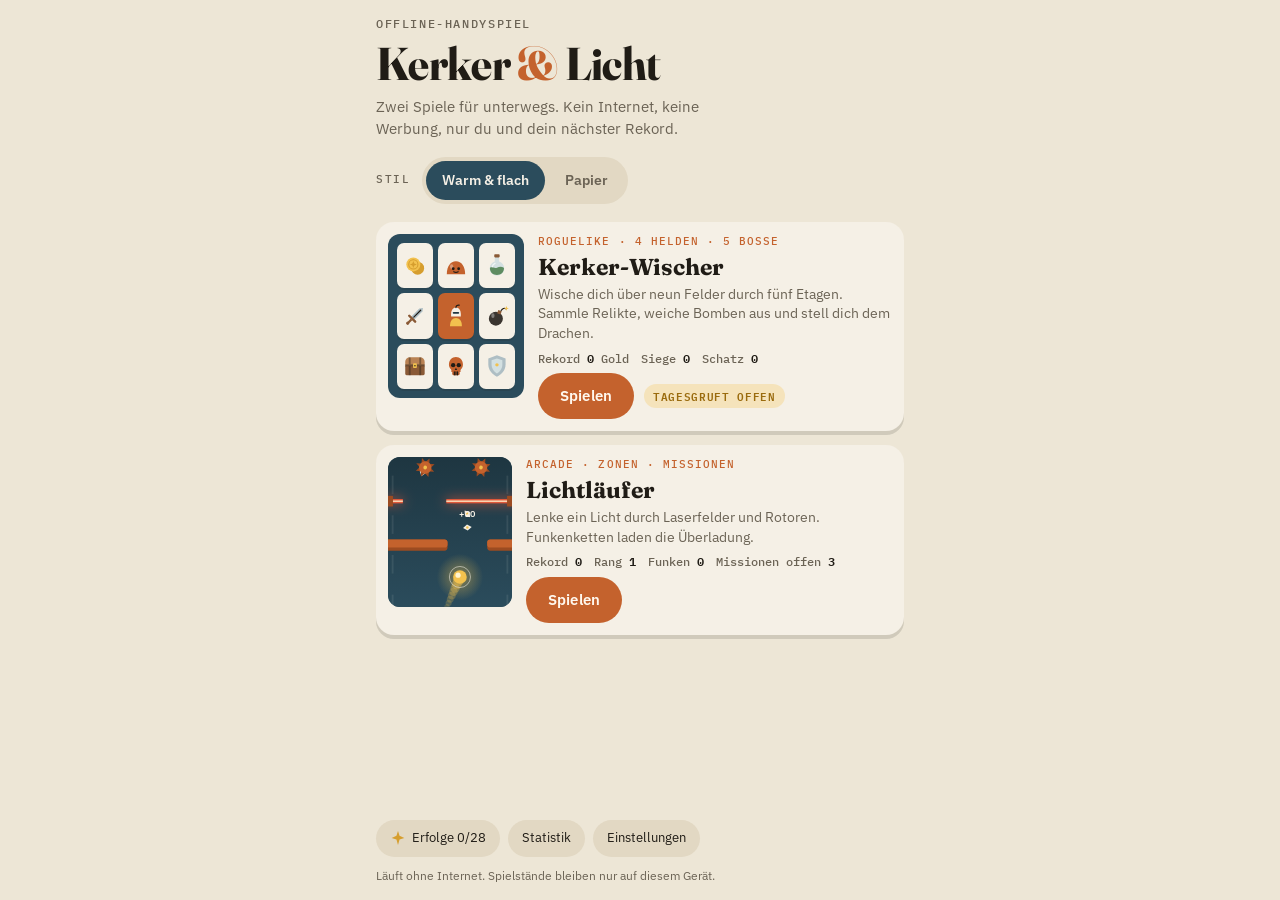
==== spiel/index.html @ ff19f19a "Kerker & Licht: beide Spiele voll ausgebaut Aus den Entwürfen wird ein vollständiges Offline-Spiel u" ====
<!DOCTYPE html>
<html lang="de">
<head>
<meta charset="UTF-8">
<meta name="viewport" content="width=device-width, initial-scale=1.0, viewport-fit=cover, user-scalable=no">
<title>Kerker &amp; Licht</title>
<meta name="description" content="Zwei Offline-Handyspiele: Kerker-Wischer, ein Roguelike auf neun Feldern, und Lichtläufer, ein Arcade-Spiel für einen Finger.">
<meta name="theme-color" content="#EDE6D6">
<meta name="apple-mobile-web-app-capable" content="yes">
<meta name="mobile-web-app-capable" content="yes">
<meta name="apple-mobile-web-app-status-bar-style" content="default">
<meta name="apple-mobile-web-app-title" content="Kerker &amp; Licht">
<link rel="manifest" href="manifest.webmanifest">
<link rel="icon" type="image/png" href="icons/icon-192.png">
<link rel="apple-touch-icon" href="icons/icon-192.png">
<style>@font-face{font-family:'Fraunces';font-style:normal;font-weight:600 700;font-display:swap;src:url([data-uri]) format('woff2');}
@font-face{font-family:'IBM Plex Sans';font-style:normal;font-weight:400;font-display:swap;src:url([data-uri]) format('woff2');}
@font-face{font-family:'IBM Plex Sans';font-style:normal;font-weight:600;font-display:swap;src:url([data-uri]) format('woff2');}
@font-face{font-family:'IBM Plex Mono';font-style:normal;font-weight:500;font-display:swap;src:url([data-uri]) format('woff2');}
@font-face{font-family:'IBM Plex Mono';font-style:normal;font-weight:600;font-display:swap;src:url([data-uri]) format('woff2');}
@font-face{font-family:'Caveat';font-style:normal;font-weight:600 700;font-display:swap;src:url([data-uri]) format('woff2');}
@font-face{font-family:'Patrick Hand';font-style:normal;font-weight:400;font-display:swap;src:url([data-uri]) format('woff2');}</style>
<style>/* =====================================================================
   STIL: WARM & FLACH (Standard) – Farben aus der Brücke-App
   ===================================================================== */
:root{
  --bg:#EDE6D6; --surface:#F5F0E6; --surface-2:#E2D8C3; --stone:#CFC5B0;
  --ink:#201C16; --ink-soft:#6B6355;
  --line:rgba(32,28,22,.12); --line-strong:rgba(32,28,22,.3); --shadow:rgba(32,28,22,.14);
  --a:#2B4C5C; --a-deep:#1E3641; --b:#C4622D; --b-deep:#9C4B21; --on-a:#F5F0E6;
  --gold:#F2C14E; --gold-deep:#D69E2E; --gold-ink:#9A6B0E; --good:#5E8C61; --poison:#7A9A3A;
  --steel:#AEBEC4; --steel-deep:#7F939B; --wood:#8A5A36; --wood-lt:#B98253; --glass:#D3E0E1;
  --bone:#EFE6CF; --skin:#E8C7A0; --ghost:#CFDCE0; --bomb:#3A3530; --fire:#E0583A;
  --run-bg:#1E3641; --run-ink:#F5F0E6; --run-btn:rgba(245,240,230,.14); --run-accent:#F2C14E;
  --f-display:'Fraunces', Georgia, 'Times New Roman', serif;
  --f-body:'IBM Plex Sans', system-ui, -apple-system, 'Segoe UI', Roboto, sans-serif;
  --f-num:'IBM Plex Mono', ui-monospace, 'SF Mono', Menlo, Consolas, monospace;
  --f-hand:'Caveat', 'Segoe Print', 'Comic Sans MS', cursive;
  --r:14px;
  color-scheme:light;
}
/* =====================================================================
   STIL: PAPIER / HANDGEZEICHNET
   ===================================================================== */
:root[data-style="papier"]{
  --bg:#FBF8F0; --surface:#FFFEF8; --surface-2:#F0EBDD; --stone:#DCD5C4;
  --ink:#2B2B30; --ink-soft:#6C6B73;
  --line:#D5E1EE; --line-strong:#2B2B30; --shadow:transparent;
  --a:#2F5DA8; --a-deep:#23467F; --b:#D2413A; --b-deep:#A5302A; --on-a:#FFFEF8;
  --gold:#F4D93A; --gold-deep:#E8C21C; --gold-ink:#8C7000; --good:#2F8A55; --poison:#5E8A1E;
  --steel:#8FA8CC; --steel-deep:#6A84AA; --wood:#9A6A43; --wood-lt:#C49A6C; --glass:#BCD2EC;
  --bone:#E9E2CF; --skin:#EBC9A2; --ghost:#BCD2EC; --bomb:#2B2B30; --fire:#E0583A;
  --run-bg:#FBF8F0; --run-ink:#2B2B30; --run-btn:rgba(43,43,48,.06); --run-accent:#D2413A;
  --f-display:'Caveat', 'Segoe Print', 'Comic Sans MS', 'Chalkboard SE', cursive;
  --f-body:'Patrick Hand', 'Segoe Print', 'Comic Sans MS', 'Chalkboard SE', cursive;
  --f-num:'Patrick Hand', 'Segoe Print', 'Comic Sans MS', 'Chalkboard SE', cursive;
  --r:6px;
}

[hidden]{ display:none !important; }
*{ box-sizing:border-box; -webkit-tap-highlight-color:transparent; }
html, body{ height:100%; margin:0; }
body{
  background-color:var(--bg); color:var(--ink);
  font-family:var(--f-body); font-size:15px; line-height:1.45;
  overflow:hidden; overscroll-behavior:none;
  -webkit-user-select:none; user-select:none; -webkit-touch-callout:none;
  -webkit-font-smoothing:antialiased; -webkit-text-size-adjust:100%;
}
:root[data-style="papier"] body{
  font-size:18px; line-height:1.3;
  background-image:linear-gradient(var(--line) 1px, transparent 1px), linear-gradient(90deg, var(--line) 1px, transparent 1px);
  background-size:24px 24px; background-position:-1px -1px;
}
button{ font:inherit; color:inherit; cursor:pointer; }
:focus-visible{ outline:2.5px solid var(--a); outline-offset:3px; }

.app{ position:relative; height:100%; max-width:560px; margin:0 auto; display:flex; flex-direction:column; overflow:hidden; }
.screen{
  position:relative; flex:1; min-height:0; display:flex; flex-direction:column; gap:14px;
  padding:max(16px, env(safe-area-inset-top, 0px)) 16px max(16px, env(safe-area-inset-bottom, 0px));
}
.scroll{ flex:1; min-height:0; overflow-y:auto; display:flex; flex-direction:column; gap:12px; margin:0 -16px; padding:2px 16px 8px; }

/* =====================================================================
   ICONS
   ===================================================================== */
.ic{ display:block; overflow:visible; }
.ic .f1{ fill:var(--ic1); }
.ic .f2{ fill:var(--ic2); }
.ic .dk{ fill:var(--ink); }
.ic .gl{ fill:var(--gold); }
.ic .ck{ fill:var(--wood); }
.ic .bn{ fill:var(--bone); }
.ic .sk{ fill:var(--skin); }
.ic .gd{ fill:var(--good); }
.ic .fr{ fill:var(--fire); }
.ic .bd{ fill:var(--ink); fill-opacity:.4; }
.ic .hl{ fill:#fff; fill-opacity:.35; }
.ic .ln{ fill:none; stroke:var(--ink); stroke-width:2.2; stroke-linecap:round; stroke-linejoin:round; }
.ic .ln.hl{ stroke:#fff; stroke-opacity:.7; fill:none; }
.ic .ln.lt{ stroke-width:1.5; }
.ic .rg{ fill:none; stroke:var(--ic2); stroke-width:2; }
.ic.unknown{ filter:grayscale(1) brightness(.2); opacity:.25; }

/* =====================================================================
   STARTSEITE
   ===================================================================== */
.hub{ overflow-y:auto; gap:18px; }
.hub-head{ display:flex; flex-direction:column; gap:6px; }
.eyebrow{ margin:0; font-family:var(--f-num); font-size:11.5px; font-weight:500; letter-spacing:.14em; text-transform:uppercase; color:var(--ink-soft); }
.hub h1{
  margin:2px 0 4px; font-family:var(--f-display); font-weight:700; font-size:46px; line-height:.98;
  letter-spacing:-.015em; font-variation-settings:'opsz' 144; text-wrap:balance;
}
.hub h1 .amp{ color:var(--b); }
.lede{ margin:0; max-width:36ch; color:var(--ink-soft); }

.style-row{ display:flex; align-items:center; gap:12px; flex-wrap:wrap; }
.style-row .lbl{ font-family:var(--f-num); font-size:11px; letter-spacing:.14em; text-transform:uppercase; color:var(--ink-soft); }
.seg{ display:flex; gap:4px; padding:4px; background:var(--surface-2); border-radius:999px; }
.seg button{ position:relative; border:0; background:transparent; padding:9px 16px; border-radius:999px; font-weight:600; font-size:14px; color:var(--ink-soft); }
.seg button[aria-checked="true"]{ background:var(--a); color:var(--on-a); }

.games{ display:flex; flex-direction:column; gap:14px; }
.game-card{
  position:relative; display:grid; grid-template-columns:124px minmax(0,1fr); gap:14px;
  padding:12px; background:var(--surface); border-radius:18px; box-shadow:0 4px 0 var(--shadow);
}
.game-card.feature{ grid-template-columns:136px minmax(0,1fr); }
.gc-art{ position:relative; align-self:start; aspect-ratio:124/150; border-radius:12px; overflow:hidden; background:var(--a); }
.gc-art canvas{ position:absolute; inset:0; width:100%; height:100%; display:block; }
.gc-body{ display:flex; flex-direction:column; gap:6px; min-width:0; }
.gc-tag{ margin:0; font-family:var(--f-num); font-size:10.5px; letter-spacing:.1em; text-transform:uppercase; color:var(--b); }
.gc-body h2{ margin:0; font-family:var(--f-display); font-weight:700; font-size:23px; line-height:1.05; }
.gc-body p.desc{ margin:0; font-size:13.5px; color:var(--ink-soft); }
.gc-stats{ display:flex; gap:4px 12px; flex-wrap:wrap; margin:0; font-family:var(--f-num); font-size:12px; color:var(--ink-soft); font-variant-numeric:tabular-nums; }
.gc-stats b{ color:var(--ink); font-weight:600; }
.gc-actions{ margin-top:auto; display:flex; align-items:center; gap:10px; flex-wrap:wrap; }
.daily-chip{ font-family:var(--f-num); font-size:11px; font-weight:600; letter-spacing:.06em; text-transform:uppercase; color:var(--gold-ink); background:rgba(242,193,78,.28); padding:4px 9px; border-radius:999px; }

.mini-board{ position:absolute; inset:9px; display:grid; grid-template-columns:repeat(3,1fr); grid-template-rows:repeat(3,1fr); gap:5px; }
.mcard{ position:relative; min-height:0; }
.mcard .ic{ width:72%; height:auto; }

.hub-foot{ display:flex; flex-direction:column; gap:10px; margin-top:auto; }
.chips{ display:flex; gap:8px; flex-wrap:wrap; }
.chip{ position:relative; border:0; background:var(--surface-2); border-radius:999px; padding:9px 14px; font-size:13px; font-weight:500; display:inline-flex; gap:6px; align-items:center; }
.chip .ic{ width:16px; height:16px; --ic1:var(--gold-deep); }
.chip.accent{ background:var(--a); color:var(--on-a); }
.fineprint{ margin:0; font-size:12px; color:var(--ink-soft); }

/* =====================================================================
   BUTTONS & ALLGEMEINE BAUTEILE
   ===================================================================== */
.btn{
  position:relative; display:inline-flex; align-items:center; justify-content:center; gap:8px;
  min-height:46px; padding:0 22px; border:0; border-radius:999px;
  background:var(--b); color:#FFF8EE; font-weight:600; font-size:15px; letter-spacing:.01em;
  transition:translate .08s, background-color .15s;
}
.btn:active{ translate:0 2px; }
.btn.sec{ background:transparent; color:var(--ink); box-shadow:inset 0 0 0 1.5px var(--line-strong); }
.btn.ghost{ background:transparent; color:var(--ink-soft); min-height:40px; }
.btn.small{ min-height:38px; padding:0 14px; font-size:14px; }
.btn.big{ min-height:56px; font-size:18px; }
.btn.gold{ background:var(--gold); color:var(--ink); }
.btn:disabled{ opacity:.4; cursor:default; }
.btn:disabled:active{ translate:none; }
.btn .ic{ width:18px; height:18px; }
.icon-btn{
  position:relative; width:40px; height:40px; flex:none; border-radius:50%; border:0;
  background:var(--surface-2); color:var(--ink); display:grid; place-items:center; padding:0;
}
.icon-btn svg{ width:20px; height:20px; }

.topbar{ display:flex; align-items:center; gap:12px; }
.tb-title{ flex:1; min-width:0; font-family:var(--f-display); font-weight:700; font-size:20px; line-height:1.1; white-space:nowrap; overflow:hidden; text-overflow:ellipsis; }
.tb-title small{ display:block; margin-top:2px; font-family:var(--f-num); font-weight:500; font-size:11px; letter-spacing:.1em; text-transform:uppercase; color:var(--ink-soft); white-space:nowrap; overflow:hidden; text-overflow:ellipsis; }
.tb-mode{ flex:none; font-family:var(--f-num); font-size:10.5px; font-weight:600; letter-spacing:.1em; text-transform:uppercase; padding:5px 9px; border-radius:999px; background:var(--surface-2); color:var(--ink-soft); }
.tb-mode.daily{ background:rgba(242,193,78,.35); color:var(--gold-ink); }

h3.sec{ margin:6px 0 0; font-family:var(--f-num); font-size:11px; font-weight:500; letter-spacing:.14em; text-transform:uppercase; color:var(--ink-soft); }
.tools{ display:flex; gap:8px; flex-wrap:wrap; }
.tools .btn{ flex:1 1 0; }

.stats{ display:grid; grid-template-columns:repeat(3, minmax(0,1fr)); gap:8px; }
.stat{ position:relative; background:var(--bg); border-radius:12px; padding:9px 10px; display:flex; flex-direction:column; gap:2px; min-width:0; }
.stat span{ font-family:var(--f-num); font-size:10px; letter-spacing:.12em; text-transform:uppercase; color:var(--ink-soft); white-space:nowrap; overflow:hidden; text-overflow:ellipsis; }
.stat b{ font-family:var(--f-num); font-size:20px; font-weight:600; font-variant-numeric:tabular-nums; }
.lmenu .stat, .kmenu .stat{ background:var(--surface); }

/* =====================================================================
   KERKER-MENÜ
   ===================================================================== */
.resume{
  position:relative; display:flex; flex-direction:column; align-items:flex-start; gap:2px; text-align:left;
  border:0; border-radius:16px; padding:14px 16px; background:var(--gold); color:var(--ink);
}
.resume b{ font-family:var(--f-display); font-size:20px; line-height:1.1; }
.resume span{ font-size:13.5px; color:rgba(32,28,22,.72); }
.heroes{ display:grid; grid-template-columns:repeat(4, minmax(0,1fr)); gap:8px; }
.hero-tile{
  position:relative; display:flex; flex-direction:column; align-items:center; gap:4px;
  border:0; border-radius:14px; padding:10px 4px 8px; background:var(--surface); box-shadow:0 3px 0 var(--shadow);
  --ic1:var(--gold); --ic2:var(--on-a);
}
.hero-tile .portrait{ width:100%; aspect-ratio:1; max-width:62px; border-radius:12px; background:var(--a); display:grid; place-items:center; }
.hero-tile .portrait .ic{ width:78%; }
.hero-tile .portrait .ic .dk{ fill:var(--a-deep); }
.hero-tile b{ font-size:13px; font-weight:600; line-height:1.1; }
.hero-tile small{ font-family:var(--f-num); font-size:10.5px; color:var(--ink-soft); }
.hero-tile[aria-checked="true"]{ box-shadow:0 0 0 2.5px var(--b), 0 3px 0 var(--shadow); }
.hero-tile.locked .portrait{ background:var(--surface-2); }
.hero-tile.locked .portrait .ic{ filter:grayscale(1) brightness(.35); opacity:.35; }
.hero-tile .lock{ position:absolute; top:8px; right:8px; width:18px; height:18px; --ic1:var(--ink-soft); }
.hero-info{ display:flex; flex-direction:column; gap:6px; padding:12px 14px; border-radius:14px; background:var(--surface); position:relative; }
.hero-info p{ margin:0; font-size:13.5px; color:var(--ink-soft); }
.hero-info p b{ color:var(--ink); font-weight:600; }
.hero-info .lockline{ color:var(--b); font-weight:600; }
.modes{ display:flex; flex-direction:column; gap:8px; }
.mode{ position:relative; display:grid; gap:2px; text-align:left; border:0; border-radius:16px; padding:13px 16px; background:var(--a); color:var(--on-a); }
.mode b{ font-family:var(--f-display); font-size:21px; line-height:1.1; }
.mode span{ font-size:13.5px; opacity:.85; }
.mode.alt{ background:var(--b); }
.mode.daily{ background:var(--surface); color:var(--ink); box-shadow:inset 0 0 0 2px var(--gold-deep); }
.mode.daily span{ opacity:1; color:var(--ink-soft); }
.mode .new-dot{ position:absolute; top:12px; right:14px; font-family:var(--f-num); font-size:10px; font-weight:600; letter-spacing:.08em; text-transform:uppercase; background:var(--gold); color:var(--ink); padding:3px 8px; border-radius:999px; }

/* =====================================================================
   KERKER-SPIEL
   ===================================================================== */
.kerker{ overflow:hidden; gap:10px; }
.kerker::before{
  content:''; position:absolute; inset:0; pointer-events:none; z-index:9; opacity:0;
  background:radial-gradient(ellipse at center, transparent 55%, rgba(196,50,30,.42) 100%);
  transition:opacity .4s;
}
.kerker.danger::before{ opacity:1; animation:pulse-red 1.1s ease-in-out infinite; }
@keyframes pulse-red{ 50%{ opacity:.45; } }

.hud{ display:grid; grid-template-columns:1.6fr 1fr 1fr 1fr; gap:8px; }
.hud-box{ position:relative; background:var(--surface); border-radius:12px; padding:7px 9px 8px; display:flex; flex-direction:column; gap:3px; min-width:0; transition:background-color .3s; }
.hud .lbl{ font-family:var(--f-num); font-size:10px; letter-spacing:.12em; text-transform:uppercase; color:var(--ink-soft); white-space:nowrap; }
.hud .val{ display:flex; align-items:center; gap:5px; font-family:var(--f-num); font-weight:600; font-size:17px; line-height:1.1; font-variant-numeric:tabular-nums; white-space:nowrap; }
.hud .val > span{ display:inline-flex; }
.hud .ic{ width:17px; height:17px; flex:none; }
.hi-heart{ --ic1:var(--b); }
.hi-sword{ --ic1:var(--wood); --ic2:var(--steel); }
.hi-coin{ --ic1:var(--gold); --ic2:var(--gold-deep); }
.hi-shield{ --ic1:var(--steel); --ic2:var(--glass); }
.hi-drop{ --ic1:var(--poison); }
.bar{ display:block; height:5px; border-radius:3px; background:var(--surface-2); overflow:hidden; }
.bar i{ display:block; height:100%; width:100%; background:var(--good); border-radius:inherit; transition:width .25s; }
.hud-box.low .bar i{ background:var(--b); }
.hud-box.low .val b{ color:var(--b); }
.hud-box.pulse{ animation:hudpulse .45s; }
@keyframes hudpulse{ 40%{ background:rgba(242,193,78,.45); } }
.hud-tags{ position:absolute; top:6px; right:7px; display:flex; gap:4px; }
.hud-tags > span{ display:inline-flex; align-items:center; gap:2px; font-family:var(--f-num); font-size:11px; font-weight:600; padding:1px 5px 1px 3px; border-radius:999px; }
.hud-tags .ic{ width:12px; height:12px; }
.tag-armor{ background:rgba(127,147,155,.2); color:var(--steel-deep); --ic1:var(--steel-deep); --ic2:var(--glass); }
.tag-poison{ background:rgba(122,154,58,.2); color:var(--poison); --ic1:var(--poison); }

.board-wrap{ flex:1; min-height:0; display:grid; place-items:center; container-type:size; position:relative; }
.board-wrap.quake1{ animation:quake1 .3s; }
.board-wrap.quake2{ animation:quake2 .45s; }
@keyframes quake1{ 20%{ transform:translate(-4px,2px); } 40%{ transform:translate(4px,-2px); } 60%{ transform:translate(-3px,1px); } 80%{ transform:translate(2px,-1px); } }
@keyframes quake2{ 10%{ transform:translate(-8px,4px) rotate(-.6deg); } 25%{ transform:translate(7px,-5px) rotate(.5deg); } 40%{ transform:translate(-6px,3px); } 55%{ transform:translate(5px,-2px); } 70%{ transform:translate(-3px,2px); } 85%{ transform:translate(2px,-1px); } }
.board{
  --gap:10px; position:relative; touch-action:none;
  width:min(100%, 440px); width:min(100cqw, calc(100cqh / 1.2), 440px); aspect-ratio:1 / 1.2;
}
.card, .fx{
  position:absolute; left:0; top:0;
  width:calc((100% - 2 * var(--gap)) / 3); height:calc((100% - 2 * var(--gap)) / 3);
  translate:calc(var(--c) * (100% + var(--gap))) calc(var(--r) * (100% + var(--gap)));
}
.card{ cursor:pointer; transition:translate .24s cubic-bezier(.2,.8,.25,1), opacity .2s, scale .22s; }
.card.gone{ opacity:0; scale:.55; pointer-events:none; }
.card.far .ci{ opacity:.8; }
.card.t-hero{ z-index:2; cursor:default; }
.card.teleport{ transition:translate 0s; }

.card, .mcard, .codex-tile, .offer, .shop-item{ --card-bg:var(--surface); --val:var(--ink); --ic1:var(--b); --ic2:var(--b-deep); --cn:var(--ink-soft); }
.t-hero{ --card-bg:var(--a); --val:var(--on-a); --ic1:var(--gold); --ic2:var(--on-a); --cn:rgba(245,240,230,.75); }
.t-hero .ic .dk{ fill:var(--a-deep); }
.t-boss .cn{ text-transform:none; letter-spacing:0; font-size:12px; }
.codex-tile:not(.t-boss):not(.t-hero):not(.t-shrine):not(.t-merchant){ --card-bg:var(--bg); }
.t-boss{ --card-bg:var(--b); --val:var(--gold); --ic1:var(--a-deep); --ic2:var(--gold); --cn:rgba(255,248,238,.9); }
.t-monster{ --val:var(--b); --ic1:var(--b); --ic2:var(--b-deep); }
.k-spider{ --ic1:var(--a-deep); --ic2:var(--b); }
.k-ghost{ --ic1:var(--ghost); --ic2:var(--steel); --val:var(--steel-deep); }
.k-mimic{ --ic1:var(--wood); --ic2:var(--wood-lt); }
.k-ogre{ --ic1:var(--b-deep); --ic2:var(--b); }
.t-weapon{ --val:var(--a); --ic1:var(--wood); --ic2:var(--steel); }
.t-armor{ --val:var(--steel-deep); --ic1:var(--steel); --ic2:var(--glass); }
.t-potion{ --val:var(--good); --ic1:var(--good); --ic2:var(--glass); }
.t-gold{ --val:var(--gold-ink); --ic1:var(--gold); --ic2:var(--gold-deep); }
.t-chest{ --val:var(--wood); --ic1:var(--wood); --ic2:var(--wood-lt); }
.t-bomb{ --val:var(--b); --ic1:var(--bomb); --ic2:var(--wood); }
.t-trap{ --val:var(--b); --ic1:var(--steel); --ic2:var(--wood); }
.t-shrine{ --val:var(--gold-ink); --ic1:var(--b); --ic2:var(--stone); --card-bg:#EFE3C4; }
.t-merchant{ --val:var(--gold-ink); --ic1:var(--wood-lt); --ic2:var(--wood); --card-bg:#EFE3C4; }
.mini-board .t-hero{ --card-bg:var(--b); }

.ci{ background:var(--card-bg); border-radius:var(--r); box-shadow:0 4px 0 var(--shadow); }
.card .ci{ position:absolute; inset:0; display:grid; grid-template-rows:auto minmax(0,1fr) auto; padding:7px 8px; overflow:hidden; transition:box-shadow .2s, opacity .2s; }
.mcard .ci{ position:relative; height:100%; display:grid; place-items:center; border-radius:7px; box-shadow:0 2px 0 var(--shadow); }
.ci .top{ display:flex; justify-content:space-between; align-items:flex-start; gap:4px; min-height:1em; }
.cv{ font-family:var(--f-num); font-weight:600; font-size:clamp(17px, 5.4vw, 24px); line-height:1; color:var(--val); font-variant-numeric:tabular-nums; }
.cv small{ font-size:.55em; opacity:.7; }
.card .ic{ justify-self:center; align-self:center; width:auto; height:100%; max-width:74%; min-height:0; }
.cn{ text-align:center; font-size:10.5px; font-weight:600; letter-spacing:.07em; text-transform:uppercase; color:var(--cn); white-space:nowrap; overflow:hidden; text-overflow:ellipsis; }
.cn .ic{ display:inline-block; width:12px; height:12px; vertical-align:-1px; }
.badge{ display:inline-flex; align-items:center; gap:2px; padding:2px 7px 2px 3px; border-radius:999px; background:rgba(245,240,230,.16); color:var(--val); font-family:var(--f-num); font-weight:600; font-size:13px; line-height:1.2; white-space:nowrap; }
.badge .ic{ width:15px; height:15px; --ic1:var(--wood-lt); --ic2:var(--steel); }
.badge.b-armor .ic{ --ic1:var(--steel); --ic2:var(--glass); }
.badge.b-cd{ background:rgba(32,28,22,.22); color:#FFF8EE; }
.badge.b-cd.hot{ background:var(--gold); color:var(--ink); animation:blink .6s steps(2) infinite; }
.badge.b-elite{ background:var(--gold); color:var(--ink); padding:2px 6px; }
.badge.b-poison{ background:rgba(122,154,58,.22); color:var(--poison); padding:2px 6px; }
.badge.b-fade{ background:var(--surface-2); color:var(--steel-deep); padding:2px 6px; }
.badge.b-rage{ background:var(--b); color:#FFF8EE; padding:2px 6px; }
@keyframes blink{ 50%{ opacity:.55; } }
.hero-foot{ display:flex; justify-content:center; gap:4px; min-height:1.1em; }
.hero-foot .badge{ font-size:12px; }

.card.elite .ci{ box-shadow:inset 0 0 0 2.5px var(--gold), 0 4px 0 var(--shadow); }
.card.tgt .ci{ box-shadow:inset 0 0 0 3px var(--gold), 0 4px 0 var(--shadow); animation:tgtpulse 1s ease-in-out infinite; }
@keyframes tgtpulse{ 50%{ transform:scale(.96); } }
.card.hot .ci{ box-shadow:inset 0 0 0 3px var(--fire), 0 4px 0 var(--shadow); }
.card.hot .ci::after{ content:''; position:absolute; inset:0; background:repeating-linear-gradient(-45deg, rgba(224,88,58,.13) 0 6px, transparent 6px 12px); pointer-events:none; }
.card.burn .ci{ animation:burn .6s; }
@keyframes burn{ 30%{ background:#F6B26B; transform:scale(1.04); } }
.card.mimic-tell .ci .ic{ animation:wiggle 3.2s ease-in-out infinite; }
@keyframes wiggle{ 0%, 88%, 100%{ transform:rotate(0); } 91%{ transform:rotate(-7deg); } 94%{ transform:rotate(6deg); } 97%{ transform:rotate(-3deg); } }
.board.targeting .card:not(.tgt):not(.t-hero) .ci{ opacity:.45; }

.card.spawn .ci{ animation:pop .32s cubic-bezier(.2,.9,.3,1.3) backwards; }
@keyframes pop{ from{ transform:scale(.4); opacity:0; } }
.ci.shake{ animation:shake .32s; }
@keyframes shake{ 20%{ transform:translateX(-7px) rotate(-2deg); } 40%{ transform:translateX(6px) rotate(1.5deg); } 60%{ transform:translateX(-4px); } 80%{ transform:translateX(2px); } }
.ci.flash{ animation:flash .35s; }
@keyframes flash{ 35%{ transform:scale(.9); filter:brightness(1.25); } }
.ci.heal{ animation:healglow .5s; }
@keyframes healglow{ 40%{ box-shadow:inset 0 0 0 4px var(--good), 0 4px 0 var(--shadow); } }

.fx{ display:grid; place-items:center; pointer-events:none; z-index:5; }
.fx span{ font-family:var(--f-num); font-weight:700; font-size:22px; color:var(--fx); white-space:nowrap; text-shadow:0 2px 0 var(--surface), 0 0 6px var(--surface); animation:rise .95s ease-out forwards; }
.fx.bad{ --fx:var(--b); } .fx.good{ --fx:var(--good); } .fx.gold{ --fx:var(--gold-ink); } .fx.muted{ --fx:var(--ink-soft); }
.fx.armor{ --fx:var(--steel-deep); } .fx.poison{ --fx:var(--poison); }
.fx.crit span{ --fx:var(--gold-ink); font-family:var(--f-display); font-size:21px; animation:critpop 1s ease-out forwards; }
.fx.big span{ font-size:26px; }
.fx.muted span{ font-size:14px; }
@keyframes rise{ 0%{ transform:translateY(10px) scale(.8); opacity:0; } 15%{ transform:translateY(0) scale(1.1); opacity:1; } 100%{ transform:translateY(-40px); opacity:0; } }
@keyframes critpop{ 0%{ transform:scale(.3) rotate(-8deg); opacity:0; } 20%{ transform:scale(1.35) rotate(3deg); opacity:1; } 45%{ transform:scale(1) rotate(0); } 100%{ transform:translateY(-34px); opacity:0; } }

.kbar{ display:flex; gap:8px; align-items:stretch; }
.ability{
  position:relative; flex:1.25 1 0; min-width:0; display:flex; align-items:center; gap:10px; text-align:left;
  border:0; border-radius:14px; padding:7px 12px 7px 7px; background:var(--surface); box-shadow:0 3px 0 var(--shadow);
}
.ab-ring{
  --p:0; flex:none; width:42px; height:42px; border-radius:50%; display:grid; place-items:center;
  background:conic-gradient(var(--gold-deep) calc(var(--p) * 1turn), var(--surface-2) 0);
}
.ab-ring > span{ width:34px; height:34px; border-radius:50%; background:var(--a); display:grid; place-items:center; --ic1:var(--gold); --ic2:var(--on-a); }
.ab-ring .ic{ width:26px; height:26px; }
.ab-ring .ic .dk{ fill:var(--a-deep); }
.ab-text{ display:flex; flex-direction:column; min-width:0; line-height:1.15; }
.ab-text b{ font-weight:600; font-size:14px; white-space:nowrap; overflow:hidden; text-overflow:ellipsis; }
.ab-text small{ font-family:var(--f-num); font-size:11px; color:var(--ink-soft); white-space:nowrap; }
.ability.ready{ background:var(--gold); animation:ready 1.4s ease-in-out infinite; }
.ability.ready .ab-text small{ color:var(--ink); }
.ability.active{ background:var(--a); color:var(--on-a); }
.ability.active .ab-text small{ color:rgba(245,240,230,.8); }
@keyframes ready{ 50%{ box-shadow:0 3px 0 var(--shadow), 0 0 0 4px rgba(242,193,78,.35); } }
.relic-strip{
  position:relative; flex:1 1 0; min-width:0; display:flex; align-items:center; gap:4px; flex-wrap:wrap; align-content:center;
  border:0; border-radius:14px; padding:6px 10px; background:var(--surface); box-shadow:0 3px 0 var(--shadow); text-align:left;
}
.relic-strip .ic{ width:22px; height:22px; }
.relic-strip .empty{ font-size:12px; color:var(--ink-soft); line-height:1.2; }
.relic-strip .streak{ margin-left:auto; font-family:var(--f-num); font-weight:600; font-size:12px; color:var(--b); white-space:nowrap; }

.log{ margin:0; min-height:2.9em; text-align:center; font-size:14px; color:var(--ink-soft); text-wrap:balance; line-height:1.4; }
.log b{ color:var(--ink); font-weight:600; }

.tipnote{
  position:absolute; left:16px; right:16px; bottom:calc(max(16px, env(safe-area-inset-bottom, 0px)) + 62px); z-index:8;
  display:flex; gap:10px; align-items:flex-start; text-align:left; border:0;
  padding:12px 14px; border-radius:14px; background:var(--ink); color:var(--bg);
  box-shadow:0 10px 24px rgba(0,0,0,.2); animation:up .3s cubic-bezier(.2,.8,.25,1);
}
.tipnote .ic{ width:34px; height:34px; flex:none; }
.tipnote b{ display:block; font-weight:600; }
.tipnote span{ font-size:13.5px; opacity:.85; }
.tipnote small{ display:block; margin-top:3px; font-family:var(--f-num); font-size:10px; letter-spacing:.1em; text-transform:uppercase; opacity:.55; }

.banner{
  position:absolute; inset:0; z-index:20; display:grid; place-items:center; pointer-events:none;
  background:rgba(24,20,14,.55);
  animation:fade .25s;
}
.banner.out{ animation:fadeout .35s forwards; }
@keyframes fadeout{ to{ opacity:0; } }
.banner .bn-card{
  width:min(88%, 380px); padding:24px 22px; border-radius:22px; background:var(--surface); text-align:center;
  display:flex; flex-direction:column; align-items:center; gap:6px;
  animation:slam .5s cubic-bezier(.2,.9,.3,1.25);
}
.banner.boss .bn-card{ background:var(--b); color:#FFF8EE; --ic1:var(--a-deep); --ic2:var(--gold); }
.banner.win .bn-card{ background:var(--gold); color:var(--ink); }
.banner .ic{ width:84px; height:84px; }
.banner .bn-eyebrow{ font-family:var(--f-num); font-size:11px; letter-spacing:.16em; text-transform:uppercase; opacity:.8; }
.banner .bn-title{ font-family:var(--f-display); font-weight:700; font-size:34px; line-height:1.02; text-wrap:balance; }
.banner .bn-sub{ font-size:14px; opacity:.88; max-width:30ch; text-wrap:balance; }
@keyframes slam{ 0%{ transform:scale(1.6); opacity:0; } 60%{ transform:scale(.96); opacity:1; } 100%{ transform:scale(1); } }

.fx-canvas{ position:absolute; inset:0; width:100%; height:100%; pointer-events:none; z-index:12; }

/* =====================================================================
   LICHT-MENÜ
   ===================================================================== */
.lm-stage{ position:relative; height:170px; flex:none; border-radius:18px; overflow:hidden; background:var(--run-bg); }
.lm-stage canvas{ position:absolute; inset:0; width:100%; height:100%; display:block; }
.missions{ display:flex; flex-direction:column; gap:8px; padding:12px; border-radius:16px; background:var(--surface); position:relative; }
.missions h4{ margin:0; display:flex; align-items:center; justify-content:space-between; gap:8px; font-family:var(--f-display); font-size:19px; font-weight:700; }
.rank-pips{ display:flex; gap:4px; }
.rank-pips i{ width:22px; height:6px; border-radius:3px; background:var(--surface-2); }
.rank-pips i.on{ background:var(--gold-deep); }
.mission{ display:grid; grid-template-columns:minmax(0,1fr) auto; gap:4px 10px; align-items:center; padding:9px 10px; border-radius:12px; background:var(--bg); position:relative; }
.mission p{ margin:0; font-size:13.5px; }
.mission .reward{ display:inline-flex; align-items:center; gap:3px; font-family:var(--f-num); font-weight:600; font-size:12.5px; color:var(--gold-ink); --ic1:var(--gold-deep); }
.mission .reward .ic{ width:14px; height:14px; }
.mission .mbar{ grid-column:1 / -1; height:5px; border-radius:3px; background:var(--surface-2); overflow:hidden; }
.mission .mbar i{ display:block; height:100%; background:var(--a); border-radius:inherit; }
.mission.done{ background:rgba(94,140,97,.16); }
.mission.done .mbar i{ background:var(--good); }
.mission .mprog{ font-family:var(--f-num); font-size:11px; color:var(--ink-soft); }

/* =====================================================================
   LICHTLÄUFER-SPIEL
   ===================================================================== */
.licht{ padding:0; background:var(--run-bg); }
#lichtCanvas{ position:absolute; inset:0; width:100%; height:100%; display:block; touch-action:none; }
.r-hud{ position:absolute; left:0; right:0; top:0; display:flex; align-items:flex-start; gap:10px; padding:max(14px, env(safe-area-inset-top, 0px)) 16px 0; pointer-events:none; color:var(--run-ink); }
.r-hud .icon-btn{ pointer-events:auto; background:var(--run-btn); color:var(--run-ink); }
.r-score{ flex:1; display:flex; flex-direction:column; align-items:center; gap:4px; line-height:1; min-width:0; }
.r-score b{ font-family:var(--f-num); font-weight:600; font-size:30px; font-variant-numeric:tabular-nums; }
.r-mult{ font-family:var(--f-num); font-size:12.5px; letter-spacing:.06em; color:var(--run-accent); min-height:1.1em; }
.r-powers{ display:flex; gap:6px; min-height:24px; }
.pw-chip{ position:relative; width:26px; height:26px; border-radius:50%; display:grid; place-items:center; background:var(--run-btn); --p:1; }
.pw-chip::before{ content:''; position:absolute; inset:-2px; border-radius:50%; background:conic-gradient(var(--run-accent) calc(var(--p) * 1turn), transparent 0); -webkit-mask:radial-gradient(circle, transparent 12px, #000 12.5px); mask:radial-gradient(circle, transparent 12px, #000 12.5px); }
.pw-chip .ic{ width:16px; height:16px; --ic1:var(--run-ink); --ic2:var(--run-accent); }
.r-side{ width:40px; display:flex; flex-wrap:wrap; justify-content:flex-end; gap:2px; padding-top:10px; }
.r-side .ic{ width:16px; height:16px; --ic1:var(--run-ink); }
.r-zone{ position:absolute; left:16px; top:calc(max(14px, env(safe-area-inset-top, 0px)) + 48px); font-family:var(--f-num); font-size:10.5px; letter-spacing:.12em; text-transform:uppercase; color:var(--run-ink); opacity:.55; pointer-events:none; }
.r-fever{
  position:absolute; left:16px; right:16px; bottom:max(14px, env(safe-area-inset-bottom, 0px)); height:10px; border-radius:5px;
  background:var(--run-btn); overflow:hidden; pointer-events:none;
}
.r-fever i{ position:absolute; left:0; top:0; bottom:0; width:calc(var(--f, 0) * 100%); background:var(--run-accent); border-radius:inherit; transition:width .15s; }
.r-fever span{ position:absolute; inset:0; display:grid; place-items:center; font-family:var(--f-num); font-size:8px; letter-spacing:.2em; text-transform:uppercase; color:var(--run-ink); opacity:.55; }
.r-fever.full i{ background:linear-gradient(90deg, #F2C14E, #E0583A, #F2C14E); background-size:200% 100%; animation:feverbar .6s linear infinite; }
@keyframes feverbar{ to{ background-position:-200% 0; } }

/* =====================================================================
   SHEETS
   ===================================================================== */
.sheet-back{
  position:absolute; inset:0; z-index:30; display:flex; align-items:flex-end; justify-content:center;
  padding:16px 16px max(16px, env(safe-area-inset-bottom, 0px));
  background:rgba(24,20,14,.42); animation:fade .2s;
}
.sheet{
  position:relative; width:100%; max-width:460px; max-height:100%; overflow-y:auto; overscroll-behavior:contain;
  background:var(--surface); border-radius:22px; padding:22px 20px 18px;
  display:flex; flex-direction:column; gap:12px; animation:up .28s cubic-bezier(.2,.8,.25,1);
}
@keyframes up{ from{ transform:translateY(24px); opacity:0; } }
@keyframes fade{ from{ opacity:0; } }
.sheet h2{ margin:0; font-family:var(--f-display); font-weight:700; font-size:28px; line-height:1.05; text-wrap:balance; }
.sheet h3{ margin:4px 0 0; font-family:var(--f-num); font-size:11px; font-weight:500; letter-spacing:.14em; text-transform:uppercase; color:var(--ink-soft); }
.sheet p{ margin:0; color:var(--ink-soft); }
.sheet p b{ color:var(--ink); }
.sheet p.fine{ font-size:13px; }
.sheet .row{ display:flex; gap:8px; flex-wrap:wrap; }
.sheet .row .btn{ flex:1 1 auto; }
.sheet .hero-art{ align-self:center; width:84px; height:84px; }
.new{ align-self:flex-start; background:var(--gold); color:var(--ink); font-family:var(--f-num); font-size:11px; font-weight:600; letter-spacing:.1em; text-transform:uppercase; padding:3px 9px; border-radius:999px; }
.unlock-line{ display:flex; align-items:center; gap:10px; padding:10px 12px; border-radius:12px; background:rgba(242,193,78,.25); font-size:14px; }
.unlock-line .ic{ width:30px; height:30px; flex:none; --ic1:var(--gold); --ic2:var(--a); }
.bank{ display:flex; align-items:center; gap:6px; font-family:var(--f-num); font-weight:500; color:var(--ink) !important; }
.bank .ic{ width:20px; height:20px; }
.cur-kerker{ --ic1:var(--gold); --ic2:var(--gold-deep); }
.cur-licht{ --ic1:var(--gold-deep); }

.list{ list-style:none; margin:0; padding:0; display:flex; flex-direction:column; gap:8px; }
.list li{ position:relative; display:flex; align-items:center; gap:12px; background:var(--bg); border-radius:14px; padding:11px 12px; }
.list .info{ flex:1; min-width:0; display:flex; flex-direction:column; gap:2px; }
.list .info b{ font-weight:600; }
.list .info span{ font-size:13px; color:var(--ink-soft); }
.list li > .ic{ width:34px; height:34px; flex:none; }
.pips{ display:flex !important; gap:4px; margin-top:4px; }
.pips i{ width:18px; height:5px; border-radius:3px; background:var(--line-strong); opacity:.45; }
.pips i.on{ background:var(--b); opacity:1; }
.maxed{ font-family:var(--f-num); font-size:12px; letter-spacing:.1em; text-transform:uppercase; color:var(--good); }
.ach li.locked{ opacity:.5; }
.medal{ width:36px; height:36px; flex:none; border-radius:50%; display:grid; place-items:center; background:var(--surface-2); font-family:var(--f-num); font-weight:600; color:var(--ink-soft); }
.medal .ic{ width:20px; height:20px; --ic1:var(--ink); }
.ach li:not(.locked) .medal{ background:var(--gold); }
.ach-group{ display:flex; align-items:baseline; justify-content:space-between; }

.offers{ display:flex; flex-direction:column; gap:8px; }
.offer, .shop-item{
  position:relative; display:flex; align-items:center; gap:12px; text-align:left; width:100%;
  border:0; border-radius:14px; padding:12px; background:var(--bg); color:var(--ink);
}
.offer > .ic, .shop-item > .ic{ width:40px; height:40px; flex:none; }
.offer .info, .shop-item .info{ flex:1; min-width:0; display:flex; flex-direction:column; gap:2px; }
.offer .info b, .shop-item .info b{ font-weight:600; font-size:15.5px; }
.offer .info span, .shop-item .info span{ font-size:13px; color:var(--ink-soft); }
.offer:active{ translate:0 2px; }
.shop-item .price{ display:inline-flex; align-items:center; gap:4px; }
.shop-item.sold{ opacity:.45; }

.codex{ display:grid; grid-template-columns:repeat(auto-fill, minmax(96px, 1fr)); gap:8px; }
.codex-tile{ position:relative; display:flex; flex-direction:column; align-items:center; gap:4px; padding:10px 6px 8px; border-radius:12px; background:var(--card-bg); text-align:center; border:0; }
.codex-tile .ic{ width:42px; height:42px; }
.codex-tile b{ font-size:12.5px; font-weight:600; line-height:1.15; }
.codex-tile span{ font-size:11px; color:var(--ink-soft); line-height:1.25; }
.codex-tile.t-hero, .codex-tile.t-boss{ color:var(--on-a); }
.codex-tile.t-hero span, .codex-tile.t-boss span{ color:rgba(245,240,230,.8); }

.skins{ display:grid; grid-template-columns:repeat(auto-fill, minmax(96px, 1fr)); gap:8px; }
.skin{ position:relative; display:flex; flex-direction:column; align-items:center; gap:6px; padding:12px 6px 10px; border:0; border-radius:14px; background:var(--bg); }
.skin .orb{ width:34px; height:34px; border-radius:50%; background:var(--orb); box-shadow:0 0 0 5px var(--halo), 0 0 18px 6px var(--halo); }
.skin b{ font-size:13px; font-weight:600; }
.skin span{ display:inline-flex; align-items:center; gap:3px; font-family:var(--f-num); font-size:11.5px; color:var(--ink-soft); --ic1:var(--gold-deep); }
.skin span .ic{ width:12px; height:12px; }
.skin[aria-pressed="true"]{ box-shadow:inset 0 0 0 2.5px var(--b); }
.skin.locked .orb{ filter:saturate(.3); opacity:.6; }

.toggles{ display:flex; flex-direction:column; gap:4px; }
.toggle{ display:flex; align-items:center; justify-content:space-between; gap:12px; padding:10px 2px; border:0; background:transparent; text-align:left; width:100%; }
.toggle .t-text{ display:flex; flex-direction:column; }
.toggle .t-text span{ font-size:12.5px; color:var(--ink-soft); }
.switch{ flex:none; position:relative; width:46px; height:28px; border-radius:999px; background:var(--surface-2); transition:background-color .2s; }
.switch::after{ content:''; position:absolute; top:3px; left:3px; width:22px; height:22px; border-radius:50%; background:#fff; box-shadow:0 1px 3px rgba(0,0,0,.25); transition:translate .2s; }
.toggle[aria-checked="true"] .switch{ background:var(--good); }
.toggle[aria-checked="true"] .switch::after{ translate:18px 0; }
.toggle:disabled{ opacity:.5; }

.statlist{ display:grid; grid-template-columns:1fr auto; gap:6px 14px; margin:0; font-size:14px; }
.statlist dt{ color:var(--ink-soft); }
.statlist dd{ margin:0; font-family:var(--f-num); font-weight:600; text-align:right; font-variant-numeric:tabular-nums; }

.howto{ display:flex; flex-direction:column; gap:10px; }
.howto li{ display:flex; gap:12px; align-items:flex-start; }
.howto li > .ic{ width:40px; height:40px; flex:none; }
.howto ol{ list-style:none; margin:0; padding:0; display:flex; flex-direction:column; gap:12px; }
.howto li p{ margin:0; font-size:14px; }
.howto li p b{ display:block; color:var(--ink); font-size:15px; }

/* =====================================================================
   TOAST
   ===================================================================== */
.toast{
  position:absolute; left:50%; top:max(14px, env(safe-area-inset-top, 0px)); z-index:50; translate:-50% 0;
  display:flex; gap:10px; align-items:center; max-width:calc(100% - 32px);
  background:var(--ink); color:var(--bg); padding:10px 16px 10px 12px; border-radius:14px;
  box-shadow:0 8px 24px rgba(0,0,0,.22); animation:drop .38s cubic-bezier(.2,.8,.25,1.2);
  pointer-events:none;
}
.toast .ic{ width:28px; height:28px; flex:none; --ic1:var(--gold); --ic2:var(--gold-deep); }
.toast small{ display:block; font-family:var(--f-num); font-size:10px; letter-spacing:.12em; text-transform:uppercase; opacity:.7; }
.toast b{ font-weight:600; }
@keyframes drop{ from{ transform:translateY(-20px); opacity:0; } }

/* =====================================================================
   PAPIER-ÜBERSCHREIBUNGEN
   ===================================================================== */
:root[data-style="papier"] .ic{ filter:url(#rough); }
:root[data-style="papier"] .ic.unknown{ filter:url(#rough) grayscale(1) brightness(.2); }
:root[data-style="papier"] .ic :is(.f1,.f2,.ck,.bd,.gl,.bn,.sk,.gd,.fr){ stroke:var(--ink); stroke-width:1.7; stroke-linejoin:round; }
:root[data-style="papier"] .ic .f1{ fill-opacity:.42; }
:root[data-style="papier"] .ic .f2{ fill-opacity:.18; }
:root[data-style="papier"] .ic :is(.bn,.sk){ fill-opacity:.35; }
:root[data-style="papier"] .ic .bd{ fill-opacity:.12; }
:root[data-style="papier"] .ic .hl{ display:none; }
:root[data-style="papier"] .ic .ln{ stroke-width:1.8; }

:root[data-style="papier"] :is(.game-card, .hud-box, .stat, .list li, .sheet, .mode, .ci, .btn:not(.ghost), .icon-btn, .chip, .hero-tile, .hero-info, .resume, .ability, .relic-strip, .missions, .mission, .offer, .shop-item, .codex-tile, .skin, .tb-mode, .lm-stage)::before{
  content:''; position:absolute; inset:1px; pointer-events:none;
  border:2px solid var(--sk, var(--ink)); border-radius:9px 4px 10px 5px; filter:url(#rough);
}
:root[data-style="papier"] .eyebrow{ font-size:17px; letter-spacing:0; text-transform:none; color:var(--b); }
:root[data-style="papier"] .hub h1{ align-self:flex-start; position:relative; font-size:64px; letter-spacing:0; padding-bottom:4px; }
:root[data-style="papier"] .hub h1::after{
  content:''; position:absolute; left:-2%; right:-2%; bottom:-6px; height:12px;
  background:url("data:image/svg+xml,%3Csvg xmlns='http://www.w3.org/2000/svg' viewBox='0 0 200 12' preserveAspectRatio='none'%3E%3Cpath d='M2 7 C 30 2, 50 11, 80 6 S 140 3, 198 7' fill='none' stroke='%23D2413A' stroke-width='2.5' stroke-linecap='round'/%3E%3C/svg%3E") no-repeat center / 100% 100%;
}
:root[data-style="papier"] .style-row .lbl{ font-size:18px; letter-spacing:0; text-transform:none; }
:root[data-style="papier"] .seg{ background:transparent; padding:0; gap:14px; }
:root[data-style="papier"] .seg button{ font-size:22px; font-weight:400; padding:4px 12px; }
:root[data-style="papier"] .seg button[aria-checked="true"]{ background:transparent; color:var(--ink); }
:root[data-style="papier"] .seg button[aria-checked="true"]::before{
  content:''; position:absolute; inset:-3px -8px; border:2px solid var(--b); border-radius:50%; filter:url(#rough); rotate:-3deg;
}
:root[data-style="papier"] .game-card{ border-radius:4px; box-shadow:none; rotate:-.6deg; }
:root[data-style="papier"] .game-card + .game-card{ rotate:.7deg; }
:root[data-style="papier"] .game-card::after{ content:''; position:absolute; top:-10px; left:50%; width:80px; height:21px; margin-left:-40px; rotate:-4deg; background:rgba(222,208,165,.72); }
:root[data-style="papier"] .gc-art{ background:transparent; border-radius:3px; }
:root[data-style="papier"] .gc-tag{ font-size:16px; letter-spacing:0; text-transform:none; }
:root[data-style="papier"] .gc-body h2{ font-size:34px; line-height:.95; }
:root[data-style="papier"] .gc-body p.desc{ font-size:17px; line-height:1.2; }
:root[data-style="papier"] .gc-stats{ font-size:17px; }
:root[data-style="papier"] .daily-chip{ font-family:var(--f-body); font-size:16px; letter-spacing:0; text-transform:none; background:linear-gradient(transparent 12%, rgba(244,217,58,.8) 12%, rgba(244,217,58,.8) 88%, transparent 88%); border-radius:2px; color:var(--ink); }
:root[data-style="papier"] .chip{ background:transparent; font-size:18px; padding:5px 12px; }
:root[data-style="papier"] .chip::before{ border-style:dashed; border-width:1.5px; border-radius:6px; }
:root[data-style="papier"] .chip.accent{ color:var(--a); }
:root[data-style="papier"] .chip.accent::before{ border-color:var(--a); border-style:solid; }
:root[data-style="papier"] .fineprint{ font-size:16px; }

:root[data-style="papier"] .btn{
  color:var(--ink); font-size:22px; font-weight:400; border-radius:4px;
  background:linear-gradient(transparent 16%, rgba(244,217,58,.8) 16%, rgba(244,217,58,.8) 84%, transparent 84%);
}
:root[data-style="papier"] .btn.sec{ background:transparent; box-shadow:none; }
:root[data-style="papier"] .btn.ghost{ background:transparent; color:var(--ink-soft); text-decoration:underline wavy var(--line-strong) 1px; text-underline-offset:5px; }
:root[data-style="papier"] .btn.small{ font-size:20px; }
:root[data-style="papier"] .btn.big{ font-size:28px; }
:root[data-style="papier"] .icon-btn{ background:transparent; }
:root[data-style="papier"] .icon-btn::before{ border-radius:50%; }

:root[data-style="papier"] .tb-title{ font-size:30px; }
:root[data-style="papier"] .tb-title small{ font-family:var(--f-body); font-size:16px; letter-spacing:0; text-transform:none; }
:root[data-style="papier"] .tb-mode{ background:transparent; font-family:var(--f-body); font-size:16px; letter-spacing:0; text-transform:none; font-weight:400; }
:root[data-style="papier"] .tb-mode::before{ border-radius:50%; border-width:1.5px; }
:root[data-style="papier"] .tb-mode.daily{ background:transparent; color:var(--gold-ink); }
:root[data-style="papier"] h3.sec, :root[data-style="papier"] .sheet h3{ font-family:var(--f-body); font-size:18px; letter-spacing:0; text-transform:none; color:var(--b); }
:root[data-style="papier"] .stat{ background:transparent !important; }
:root[data-style="papier"] .stat::before{ border-width:1.5px; border-style:dashed; }
:root[data-style="papier"] .stat span{ font-size:15px; letter-spacing:0; text-transform:none; }
:root[data-style="papier"] .stat b{ font-size:28px; font-weight:400; }

:root[data-style="papier"] .resume{ background:linear-gradient(transparent 6%, rgba(244,217,58,.6) 6%, rgba(244,217,58,.6) 94%, transparent 94%); }
:root[data-style="papier"] .resume b{ font-size:30px; }
:root[data-style="papier"] .resume span{ font-size:17px; }
:root[data-style="papier"] .hero-tile{ background:transparent; box-shadow:none; }
:root[data-style="papier"] .hero-tile::before{ border-width:1.5px; }
:root[data-style="papier"] .hero-tile[aria-checked="true"]{ box-shadow:none; background:rgba(210,65,58,.07); --sk:var(--b); }
:root[data-style="papier"] .hero-tile[aria-checked="true"]::before{ border-width:2.5px; }
:root[data-style="papier"] .hero-tile .portrait{ background:transparent; --ic1:var(--a); --ic2:var(--a); }
:root[data-style="papier"] .hero-tile .portrait .ic .dk{ fill:var(--ink); }
:root[data-style="papier"] .hero-tile b{ font-size:18px; font-weight:400; }
:root[data-style="papier"] .hero-tile small{ font-size:15px; }
:root[data-style="papier"] .hero-info{ background:transparent; }
:root[data-style="papier"] .hero-info p{ font-size:17px; }
:root[data-style="papier"] .mode{ background:transparent; color:var(--ink); }
:root[data-style="papier"] .mode b{ font-size:32px; color:var(--a); }
:root[data-style="papier"] .mode.alt b{ color:var(--b); }
:root[data-style="papier"] .mode.daily{ box-shadow:none; }
:root[data-style="papier"] .mode.daily b{ color:var(--gold-ink); }
:root[data-style="papier"] .mode span{ font-size:17px; opacity:1; color:var(--ink-soft); }
:root[data-style="papier"] .mode .new-dot{ font-family:var(--f-body); font-size:16px; letter-spacing:0; text-transform:none; rotate:4deg; }

:root[data-style="papier"] .hud-box{ background:transparent; }
:root[data-style="papier"] .hud-box::before{ border-width:1.5px; }
:root[data-style="papier"] .hud .lbl{ font-size:15px; letter-spacing:0; text-transform:none; }
:root[data-style="papier"] .hud .val{ font-size:22px; font-weight:400; }
:root[data-style="papier"] .hud-tags > span{ font-family:var(--f-body); font-size:15px; font-weight:400; }
:root[data-style="papier"] .bar{ background:transparent; box-shadow:inset 0 0 0 1px var(--ink); height:7px; }
:root[data-style="papier"] .bar i{ background:repeating-linear-gradient(-45deg, var(--good) 0 2px, transparent 2px 4px); }
:root[data-style="papier"] .hud-box.low .bar i{ background:repeating-linear-gradient(-45deg, var(--b) 0 2px, transparent 2px 4px); }

:root[data-style="papier"] .card{ rotate:var(--rot, 0deg); }
:root[data-style="papier"] .ci{ box-shadow:none; background:var(--surface); }
:root[data-style="papier"] .ci::before{ inset:2px; }
:root[data-style="papier"] .mcard .ci::before{ inset:0; border-width:1.5px; }
:root[data-style="papier"] .t-hero{ --val:var(--a); --ic1:var(--a); --ic2:var(--a); --cn:var(--a); --sk:var(--a); }
:root[data-style="papier"] .t-hero .ci{ background:#F1F5FC; }
:root[data-style="papier"] .t-hero .ci::before{ border-width:2.5px; }
:root[data-style="papier"] .t-hero .ic .dk{ fill:var(--ink); }
:root[data-style="papier"] .t-boss{ --val:var(--b); --ic1:var(--b); --ic2:var(--b); --cn:var(--b); --sk:var(--b); }
:root[data-style="papier"] .t-boss .ci{ background:#FDF0EE; }
:root[data-style="papier"] :is(.t-shrine, .t-merchant) .ci{ background:#FFFBEA; }
:root[data-style="papier"] .mini-board .t-hero .ci{ background:#F1F5FC; }
:root[data-style="papier"] .cv{ font-size:clamp(24px, 7.4vw, 34px); font-weight:400; }
:root[data-style="papier"] .cn{ font-size:16px; font-weight:400; letter-spacing:0; text-transform:none; }
:root[data-style="papier"] .badge{ background:transparent; font-family:var(--f-body); font-size:18px; font-weight:400; }
:root[data-style="papier"] .badge .ic{ width:17px; height:17px; }
:root[data-style="papier"] .badge.b-cd{ color:var(--ink); }
:root[data-style="papier"] .badge.b-cd.hot{ background:rgba(244,217,58,.8); }
:root[data-style="papier"] .t-boss .cn{ font-size:16px; }
:root[data-style="papier"] .badge.b-elite{ background:rgba(244,217,58,.8); }
:root[data-style="papier"] .badge.b-rage{ background:rgba(210,65,58,.15); color:var(--b); }
:root[data-style="papier"] .card.elite .ci{ box-shadow:none; background:#FFFBEA; }
:root[data-style="papier"] .card.elite .ci::before{ border-color:var(--gold-deep); border-width:3px; }
:root[data-style="papier"] .card.tgt .ci{ box-shadow:none; background:#FFF8D6; }
:root[data-style="papier"] .card.hot .ci{ box-shadow:none; }
:root[data-style="papier"] .card.hot .ci::before{ border-color:var(--fire); border-style:dashed; }
:root[data-style="papier"] .fx span{ font-family:'Caveat', var(--f-body); font-size:32px; text-shadow:none; }
:root[data-style="papier"] .fx.muted span{ font-size:22px; }
:root[data-style="papier"] .fx.crit span{ font-size:30px; text-transform:none; }
:root[data-style="papier"] .log{ font-size:18px; }
:root[data-style="papier"] .ability, :root[data-style="papier"] .relic-strip{ background:transparent; box-shadow:none; }
:root[data-style="papier"] .ability::before, :root[data-style="papier"] .relic-strip::before{ border-width:1.5px; }
:root[data-style="papier"] .ability.ready{ background:rgba(244,217,58,.55); }
:root[data-style="papier"] .ability.active{ background:rgba(47,93,168,.12); color:var(--a); }
:root[data-style="papier"] .ab-ring > span{ background:var(--surface); --ic1:var(--a); --ic2:var(--a); }
:root[data-style="papier"] .ab-ring .ic .dk{ fill:var(--ink); }
:root[data-style="papier"] .ab-text b{ font-size:18px; font-weight:400; }
:root[data-style="papier"] .ab-text small{ font-family:var(--f-body); font-size:15px; }
:root[data-style="papier"] .relic-strip .empty{ font-size:15px; }
:root[data-style="papier"] .relic-strip .streak{ font-family:var(--f-hand); font-size:22px; font-weight:700; }
:root[data-style="papier"] .tipnote{ background:#FCEFA1; color:var(--ink); border-radius:2px; rotate:-1deg; box-shadow:0 6px 14px rgba(0,0,0,.12); }
:root[data-style="papier"] .tipnote b{ font-family:var(--f-hand); font-size:26px; font-weight:700; line-height:1; }
:root[data-style="papier"] .tipnote span{ font-size:17px; opacity:1; }
:root[data-style="papier"] .tipnote small{ font-family:var(--f-body); font-size:14px; letter-spacing:0; text-transform:none; }
:root[data-style="papier"] .banner{ background:rgba(251,248,240,.6); }
:root[data-style="papier"] .banner .bn-card{ position:relative; border-radius:4px; rotate:-1.5deg; box-shadow:0 10px 30px rgba(0,0,0,.12); }
:root[data-style="papier"] .banner .bn-card::before{ content:''; position:absolute; inset:2px; border:2.5px solid var(--ink); border-radius:9px 4px 10px 5px; filter:url(#rough); }
:root[data-style="papier"] .banner.boss .bn-card{ background:#FDF0EE; color:var(--b); --ic1:var(--b); --ic2:var(--b); }
:root[data-style="papier"] .banner.win .bn-card{ background:#FCEFA1; }
:root[data-style="papier"] .banner .bn-eyebrow{ font-family:var(--f-body); font-size:18px; letter-spacing:0; text-transform:none; }
:root[data-style="papier"] .banner .bn-title{ font-size:52px; }
:root[data-style="papier"] .banner .bn-sub{ font-size:18px; }

:root[data-style="papier"] .lm-stage{ background:transparent; }
:root[data-style="papier"] .missions{ background:transparent; }
:root[data-style="papier"] .missions h4{ font-size:30px; }
:root[data-style="papier"] .mission{ background:transparent; }
:root[data-style="papier"] .mission::before{ border-width:1.5px; border-style:dashed; }
:root[data-style="papier"] .mission p{ font-size:17px; }
:root[data-style="papier"] .mission .reward, :root[data-style="papier"] .mission .mprog{ font-family:var(--f-body); font-size:16px; }
:root[data-style="papier"] .mission .mbar, :root[data-style="papier"] .rank-pips i{ background:transparent; box-shadow:inset 0 0 0 1px var(--ink); border-radius:1px; }
:root[data-style="papier"] .mission .mbar i{ background:repeating-linear-gradient(-45deg, var(--a) 0 2px, transparent 2px 4px); }
:root[data-style="papier"] .mission.done .mbar i{ background:repeating-linear-gradient(-45deg, var(--good) 0 2px, transparent 2px 4px); }
:root[data-style="papier"] .rank-pips i.on{ background:repeating-linear-gradient(-45deg, var(--gold-ink) 0 2px, transparent 2px 4px); }
:root[data-style="papier"] .r-score b{ font-size:36px; font-weight:400; }
:root[data-style="papier"] .r-mult{ font-size:19px; letter-spacing:0; }
:root[data-style="papier"] .r-zone{ font-family:var(--f-body); font-size:16px; letter-spacing:0; text-transform:none; }
:root[data-style="papier"] .r-fever{ background:transparent; box-shadow:inset 0 0 0 1.5px var(--ink); border-radius:2px; }
:root[data-style="papier"] .r-fever i{ background:repeating-linear-gradient(-45deg, var(--b) 0 3px, transparent 3px 6px); }
:root[data-style="papier"] .r-fever span{ font-family:var(--f-body); font-size:11px; letter-spacing:.1em; }
:root[data-style="papier"] .pw-chip{ background:rgba(43,43,48,.05); }

:root[data-style="papier"] .sheet-back{ background:rgba(43,43,48,.25); }
:root[data-style="papier"] .sheet{ border-radius:4px; }
:root[data-style="papier"] .sheet::before{ border-width:2.5px; }
:root[data-style="papier"] .sheet h2{ font-size:42px; line-height:.95; }
:root[data-style="papier"] .sheet p.fine{ font-size:16px; }
:root[data-style="papier"] .new{ background:linear-gradient(transparent 12%, rgba(244,217,58,.85) 12%, rgba(244,217,58,.85) 88%, transparent 88%); font-family:var(--f-body); font-size:18px; font-weight:400; letter-spacing:0; text-transform:none; border-radius:2px; }
:root[data-style="papier"] .unlock-line{ background:rgba(244,217,58,.4); font-size:17px; }
:root[data-style="papier"] .bank{ font-family:var(--f-body); font-size:19px; }
:root[data-style="papier"] :is(.list li, .offer, .shop-item, .codex-tile, .skin){ background:transparent; }
:root[data-style="papier"] :is(.list li, .offer, .shop-item, .codex-tile, .skin)::before{ border-width:1.5px; }
:root[data-style="papier"] :is(.list, .offers) .info b{ font-weight:400; font-size:20px; }
:root[data-style="papier"] :is(.list, .offers) .info span{ font-size:16px; }
:root[data-style="papier"] .codex-tile b{ font-size:17px; font-weight:400; }
:root[data-style="papier"] .codex-tile span{ font-size:14px; }
:root[data-style="papier"] .codex-tile.t-hero, :root[data-style="papier"] .codex-tile.t-boss{ color:var(--ink); }
:root[data-style="papier"] .codex-tile.t-hero span, :root[data-style="papier"] .codex-tile.t-boss span{ color:var(--ink-soft); }
:root[data-style="papier"] .skin b{ font-size:18px; font-weight:400; }
:root[data-style="papier"] .skin span{ font-family:var(--f-body); font-size:15px; }
:root[data-style="papier"] .skin[aria-pressed="true"]{ box-shadow:none; --sk:var(--b); }
:root[data-style="papier"] .skin[aria-pressed="true"]::before{ border-width:2.5px; }
:root[data-style="papier"] .pips i{ height:7px; opacity:.25; border-radius:1px; }
:root[data-style="papier"] .pips i.on{ opacity:1; }
:root[data-style="papier"] .maxed{ font-family:var(--f-body); font-size:18px; letter-spacing:0; text-transform:none; }
:root[data-style="papier"] .medal{ background:transparent; box-shadow:inset 0 0 0 1.5px var(--ink); }
:root[data-style="papier"] .ach li:not(.locked) .medal{ background:rgba(244,217,58,.7); }
:root[data-style="papier"] .statlist{ font-size:18px; }
:root[data-style="papier"] .statlist dd{ font-weight:400; }
:root[data-style="papier"] .howto li p{ font-size:17px; }
:root[data-style="papier"] .howto li p b{ font-size:20px; font-weight:400; }
:root[data-style="papier"] .switch{ background:transparent; box-shadow:inset 0 0 0 1.5px var(--ink); }
:root[data-style="papier"] .switch::after{ background:var(--ink); box-shadow:none; }
:root[data-style="papier"] .toggle[aria-checked="true"] .switch{ background:rgba(47,138,85,.3); }
:root[data-style="papier"] .toast{ background:#FCEFA1; color:var(--ink); border-radius:2px; rotate:-2deg; box-shadow:0 6px 14px rgba(0,0,0,.12); }
:root[data-style="papier"] .toast small{ font-family:var(--f-body); font-size:15px; letter-spacing:0; text-transform:none; }
:root[data-style="papier"] .toast b{ font-family:'Caveat', var(--f-body); font-size:26px; font-weight:700; line-height:1; }
:root[data-style="papier"] .toast .ic{ --ic1:var(--b); }

@media (prefers-reduced-motion: reduce){
  *, *::before, *::after{ animation-duration:.01ms !important; animation-iteration-count:1 !important; transition-duration:.01ms !important; }
}
@media (min-height:760px){
  .kerker{ gap:12px; }
}

/* Relikt-Farben */
.ic.r-vampir{ --ic1:var(--bone); --ic2:var(--fire); }
.ic.r-phoenix{ --ic1:var(--fire); --ic2:var(--gold); }
.ic.r-schleif{ --ic1:var(--steel-deep); --ic2:var(--steel); }
.ic.r-kraeuter{ --ic1:var(--wood-lt); --ic2:var(--good); }
.ic.r-eisen{ --ic1:var(--steel); --ic2:var(--steel-deep); }
.ic.r-dornen{ --ic1:var(--steel); --ic2:var(--wood); }
.ic.r-midas{ --ic1:var(--gold); --ic2:var(--b); }
.ic.r-horn{ --ic1:var(--wood); --ic2:var(--bone); }
.ic.r-stiefel{ --ic1:var(--wood); --ic2:var(--good); }
.ic.r-glueck{ --ic1:var(--gold); --ic2:var(--gold-deep); }
.ic.r-auge{ --ic1:var(--a); --ic2:var(--bone); }
.ic.r-kanone{ --ic1:var(--a-deep); --ic2:var(--glass); }
.ic.r-feuerfest{ --ic1:var(--fire); --ic2:var(--steel); }
.ic.r-feilscher{ --ic1:var(--gold); --ic2:var(--wood-lt); }
.ic.r-titan{ --ic1:var(--b); --ic2:var(--b-deep); }
.tb-mode{ position:relative; }
.tipnote.t-monster, .tipnote.t-bomb, .tipnote.t-trap{ --ic2:var(--b-deep); }
</style>
</head>
<body>

<svg width="0" height="0" style="position:absolute" aria-hidden="true" focusable="false">
  <filter id="rough" x="-10%" y="-10%" width="120%" height="120%">
    <feTurbulence type="fractalNoise" baseFrequency="0.04" numOctaves="2" seed="7" result="n"/>
    <feDisplacementMap in="SourceGraphic" in2="n" scale="3.2" xChannelSelector="R" yChannelSelector="G"/>
  </filter>
</svg>

<div class="app" id="app">

  <!-- ===================== STARTSEITE ===================== -->
  <section class="screen hub" id="hub">
    <header class="hub-head">
      <p class="eyebrow">Offline-Handyspiel</p>
      <h1>Kerker <span class="amp">&amp;</span> Licht</h1>
      <p class="lede">Zwei Spiele für unterwegs. Kein Internet, keine Werbung, nur du und dein nächster Rekord.</p>
    </header>

    <div class="style-row">
      <span class="lbl">Stil</span>
      <div class="seg" role="radiogroup" aria-label="Grafikstil">
        <button type="button" role="radio" id="styleWarm" data-style-btn="warm" aria-checked="true">Warm &amp; flach</button>
        <button type="button" role="radio" id="stylePapier" data-style-btn="papier" aria-checked="false">Papier</button>
      </div>
    </div>

    <div class="games">
      <article class="game-card feature">
        <div class="gc-art"><div class="mini-board" id="miniBoard"></div></div>
        <div class="gc-body">
          <p class="gc-tag">Roguelike · 4 Helden · 5 Bosse</p>
          <h2>Kerker-Wischer</h2>
          <p class="desc">Wische dich über neun Felder durch fünf Etagen. Sammle Relikte, weiche Bomben aus und stell dich dem Drachen.</p>
          <p class="gc-stats" id="kHubStats"></p>
          <div class="gc-actions">
            <button type="button" class="btn" id="goKerker">Spielen</button>
            <span class="daily-chip" id="kDailyChip" hidden>Tagesgruft offen</span>
          </div>
        </div>
      </article>

      <article class="game-card">
        <div class="gc-art dark"><canvas id="lichtPreview" aria-label="Vorschau Lichtläufer"></canvas></div>
        <div class="gc-body">
          <p class="gc-tag">Arcade · Zonen · Missionen</p>
          <h2>Lichtläufer</h2>
          <p class="desc">Lenke ein Licht durch Laserfelder und Rotoren. Funkenketten laden die Überladung.</p>
          <p class="gc-stats" id="lHubStats"></p>
          <div class="gc-actions">
            <button type="button" class="btn" id="goLicht">Spielen</button>
          </div>
        </div>
      </article>
    </div>

    <footer class="hub-foot">
      <div class="chips">
        <button type="button" class="chip" id="btnAch">Erfolge</button>
        <button type="button" class="chip" id="btnStats">Statistik</button>
        <button type="button" class="chip" id="btnSettings">Einstellungen</button>
        <button type="button" class="chip accent" id="btnInstall" hidden>Als App installieren</button>
      </div>
      <p class="fineprint">Läuft ohne Internet. Spielstände bleiben nur auf diesem Gerät.</p>
    </footer>
  </section>

  <!-- ===================== KERKER: MENÜ ===================== -->
  <section class="screen kmenu" id="kmenu" hidden>
    <div class="topbar">
      <button type="button" class="icon-btn" data-go="hub" aria-label="Zurück zur Startseite">
        <svg viewBox="0 0 24 24" aria-hidden="true"><path d="M15 5l-7 7 7 7" fill="none" stroke="currentColor" stroke-width="2.4" stroke-linecap="round" stroke-linejoin="round"/></svg>
      </button>
      <div class="tb-title">Kerker-Wischer<small id="kmSub">Schatz 0 Gold</small></div>
      <button type="button" class="icon-btn" id="kmHelp" aria-label="So geht’s">
        <svg viewBox="0 0 24 24" aria-hidden="true"><path d="M9.2 9.2a2.9 2.9 0 1 1 4.1 2.6c-.8.4-1.3 1-1.3 1.9v.6M12 17.6v.2" fill="none" stroke="currentColor" stroke-width="2.3" stroke-linecap="round"/></svg>
      </button>
    </div>
    <div class="scroll">
      <button type="button" class="resume" id="kResume" hidden></button>

      <h3 class="sec">Held</h3>
      <div class="heroes" id="kHeroes" role="radiogroup" aria-label="Held wählen"></div>
      <div class="hero-info" id="kHeroInfo"></div>

      <h3 class="sec">Modus</h3>
      <div class="modes" id="kModes"></div>

      <div class="tools">
        <button type="button" class="btn sec small" id="kmUpgrades">Upgrades</button>
        <button type="button" class="btn sec small" id="kmCodex">Kompendium</button>
      </div>
    </div>
  </section>

  <!-- ===================== KERKER: SPIEL ===================== -->
  <section class="screen kerker" id="kerker" hidden>
    <div class="topbar">
      <button type="button" class="icon-btn" id="kPause" aria-label="Pause">
        <svg viewBox="0 0 24 24" aria-hidden="true"><path d="M5 7h14M5 12h14M5 17h14" fill="none" stroke="currentColor" stroke-width="2.3" stroke-linecap="round"/></svg>
      </button>
      <div class="tb-title"><span id="kFloorName">Modergewölbe</span><small id="kSub">Etage 1</small></div>
      <div class="tb-mode" id="kModeTag">Abenteuer</div>
    </div>

    <div class="hud">
      <div class="hud-box" id="kHpBox">
        <span class="lbl">Leben</span>
        <span class="val"><span class="hi-heart" data-icon="heart"></span><b id="kHp">10/10</b></span>
        <span class="bar"><i id="kHpBar"></i></span>
      </div>
      <div class="hud-box">
        <span class="lbl">Waffe</span>
        <span class="val"><span class="hi-sword" data-icon="sword"></span><b id="kWpn">–</b></span>
      </div>
      <div class="hud-box" id="kGoldBox">
        <span class="lbl">Gold</span>
        <span class="val"><span class="hi-coin" data-icon="coin"></span><b id="kGold">0</b></span>
      </div>
      <div class="hud-box">
        <span class="lbl" id="kLvlLbl">Etage</span>
        <span class="val"><b id="kLvl">1/5</b></span>
      </div>
    </div>

    <div class="board-wrap" id="kBoardWrap">
      <div class="board" id="board" aria-label="Spielfeld"></div>
    </div>

    <div class="kbar">
      <button type="button" class="ability" id="kAbility"></button>
      <button type="button" class="relic-strip" id="kRelics" aria-label="Relikte ansehen"></button>
    </div>
    <p class="log" id="kLog" aria-live="polite"></p>

    <button type="button" class="tipnote" id="kTip" hidden></button>
    <div class="banner" id="kBanner" hidden></div>
    <canvas class="fx-canvas" id="kFx" aria-hidden="true"></canvas>
  </section>

  <!-- ===================== LICHT: MENÜ ===================== -->
  <section class="screen lmenu" id="lmenu" hidden>
    <div class="topbar">
      <button type="button" class="icon-btn" data-go="hub" aria-label="Zurück zur Startseite">
        <svg viewBox="0 0 24 24" aria-hidden="true"><path d="M15 5l-7 7 7 7" fill="none" stroke="currentColor" stroke-width="2.4" stroke-linecap="round" stroke-linejoin="round"/></svg>
      </button>
      <div class="tb-title">Lichtläufer<small id="lmSub">Rang 1</small></div>
      <button type="button" class="icon-btn" id="lmHelp" aria-label="So geht’s">
        <svg viewBox="0 0 24 24" aria-hidden="true"><path d="M9.2 9.2a2.9 2.9 0 1 1 4.1 2.6c-.8.4-1.3 1-1.3 1.9v.6M12 17.6v.2" fill="none" stroke="currentColor" stroke-width="2.3" stroke-linecap="round"/></svg>
      </button>
    </div>
    <div class="scroll">
      <div class="lm-stage"><canvas id="lmCanvas" aria-hidden="true"></canvas></div>
      <div class="stats" id="lmStats"></div>
      <button type="button" class="btn big" id="lmStart">Los geht’s</button>
      <div class="missions" id="lmMissions"></div>
      <div class="tools">
        <button type="button" class="btn sec small" id="lmUpgrades">Upgrades</button>
        <button type="button" class="btn sec small" id="lmSkins">Skins</button>
      </div>
    </div>
  </section>

  <!-- ===================== LICHT: SPIEL ===================== -->
  <section class="screen licht" id="licht" hidden>
    <canvas id="lichtCanvas" aria-label="Spielfeld Lichtläufer"></canvas>
    <div class="r-hud">
      <button type="button" class="icon-btn" id="lPause" aria-label="Pause">
        <svg viewBox="0 0 24 24" aria-hidden="true"><path d="M9 6v12M15 6v12" fill="none" stroke="currentColor" stroke-width="2.6" stroke-linecap="round"/></svg>
      </button>
      <div class="r-score">
        <b id="rScore">0</b>
        <span class="r-mult" id="rMult"></span>
        <span class="r-powers" id="rPowers"></span>
      </div>
      <div class="r-side" id="rShields" aria-label="Schilde"></div>
    </div>
    <div class="r-zone" id="rZone"></div>
    <div class="r-fever" id="rFever"><i></i><span>Überladung</span></div>
  </section>

  <div class="sheet-back" id="sheetBack" hidden><div class="sheet" id="sheet" role="dialog" aria-modal="true"></div></div>
  <div class="toast" id="toast" role="status" hidden></div>
</div>

<script>(function(){
'use strict';
/* =====================================================================
   GRUNDLAGEN
   ===================================================================== */
const $ = (s, r = document) => r.querySelector(s);
const $$ = (s, r = document) => Array.from(r.querySelectorAll(s));
const root = document.documentElement;
const clamp = (v, a, b) => v < a ? a : v > b ? b : v;
const lerp = (a, b, t) => a + (b - a) * t;
const fmt = n => Math.floor(n).toLocaleString('de-DE');
const reduceMotion = !!(window.matchMedia && matchMedia('(prefers-reduced-motion: reduce)').matches);
const vr = Math.random;                                   // nur für Optik, nie für Spiellogik
const vri = (a, b) => a + Math.floor(vr() * (b - a + 1));
const plural = (n, one, many) => n === 1 ? one : many;
const DEBUG = /(^|#)test$/.test(location.hash);
const wait = ms => (DEBUG && window.__fast) ? 1 : ms;   // Testmodus: Banner und Pausen überspringen

function mulberry(a){
  return function(){
    a |= 0; a = a + 0x6D2B79F5 | 0;
    let t = Math.imul(a ^ a >>> 15, 1 | a);
    t = t + Math.imul(t ^ t >>> 7, 61 | t) ^ t;
    return ((t ^ t >>> 14) >>> 0) / 4294967296;
  };
}
function hashStr(s){
  let h = 2166136261;
  for (let i = 0; i < s.length; i++){ h ^= s.charCodeAt(i); h = Math.imul(h, 16777619); }
  return h >>> 0;
}
function todayKey(d = new Date()){
  return d.getFullYear() + '-' + String(d.getMonth() + 1).padStart(2, '0') + '-' + String(d.getDate()).padStart(2, '0');
}
function dayDiff(a, b){ return Math.round((new Date(b + 'T12:00:00') - new Date(a + 'T12:00:00')) / 86400000); }

/* =====================================================================
   SPIELSTAND (nur auf diesem Gerät)
   ===================================================================== */
const SAVE_KEY = 'kerker-licht-v2', OLD_SAVE_KEY = 'kerker-licht-v1';
function freshSave(){
  return {
    v: 2, style: 'warm', sound: true, music: true, vibe: true,
    tips: {}, ach: {},
    stats: { kRuns: 0, kWins: 0, kKills: 0, kBosses: 0, kGold: 0, kBestStreak: 0, kRelics: 0, kSteps: 0,
             lRuns: 0, lDist: 0, lSparks: 0, lFevers: 0, lPowers: 0, lBestMult: 1 },
    kerker: {
      bank: 0, best: 0, bestDepth: 0, bestFloor: 0,
      up: { hp: 0, armor: 0, wpn: 0, luck: 0, charge: 0, relic: 0 },
      heroes: { ritter: true, schurkin: false, magierin: false, berserker: false },
      hero: 'ritter', winsBy: {}, codex: {},
      daily: { key: '', best: 0, runs: 0, streak: 0, last: '' },
      run: null
    },
    licht: {
      bank: 0, best: 0, bestZone: 0,
      up: { shield: 0, magnet: 0, glow: 0, power: 0, fever: 0, revive: 0 },
      skins: { klassik: true }, skin: 'klassik',
      rank: 1, rankPts: 0, missions: [], missionsDone: 0, totalSparks: 0, totalRuns: 0
    }
  };
}
function merge(a, b){
  for (const k in b){
    const v = b[k];
    if (v && typeof v === 'object' && !Array.isArray(v) && a[k] && typeof a[k] === 'object' && !Array.isArray(a[k])) merge(a[k], v);
    else a[k] = v;
  }
  return a;
}
function loadSave(){
  const d = freshSave();
  try {
    const raw = localStorage.getItem(SAVE_KEY);
    if (raw) return merge(d, JSON.parse(raw));
    const old = localStorage.getItem(OLD_SAVE_KEY);
    if (old){
      // Fortschritt aus den ersten Entwürfen übernehmen
      const o = JSON.parse(old);
      ['style', 'sound', 'vibe'].forEach(k => { if (k in o) d[k] = o[k]; });
      d.ach = o.ach || {};
      if (o.kerker){
        d.kerker.bank = o.kerker.bank || 0; d.kerker.best = o.kerker.best || 0; d.kerker.bestDepth = o.kerker.bestDepth || 0;
        const u = o.kerker.up || {};
        d.kerker.up.hp = Math.min(u.hp || 0, 4); d.kerker.up.wpn = Math.min(u.wpn || 0, 3); d.kerker.up.luck = Math.min(u.luck || 0, 3);
      }
      if (o.licht){
        d.licht.bank = o.licht.bank || 0; d.licht.best = o.licht.best || 0;
        const u = o.licht.up || {};
        d.licht.up.shield = Math.min(u.shield || 0, 3); d.licht.up.magnet = Math.min(u.magnet || 0, 3); d.licht.up.glow = Math.min(u.glow || 0, 3);
      }
    }
  } catch (e) {}
  return d;
}
let D = loadSave();
function save(){ try { localStorage.setItem(SAVE_KEY, JSON.stringify(D)); } catch (e) {} }
const isPaper = () => D.style === 'papier';

/* =====================================================================
   AUDIO: Soundeffekte und Musik, alles synthetisch erzeugt
   ===================================================================== */
let AC = null, SFX = null, MUS = null, NOISE = null;
function audio(){
  if (!D.sound && !D.music) return null;
  try {
    if (!AC){
      const C = window.AudioContext || window.webkitAudioContext;
      if (!C) return null;
      AC = new C();
      const comp = AC.createDynamicsCompressor();
      comp.threshold.value = -14; comp.ratio.value = 4;
      comp.connect(AC.destination);
      SFX = AC.createGain(); SFX.gain.value = .5; SFX.connect(comp);
      MUS = AC.createGain(); MUS.gain.value = 0; MUS.connect(comp);
    }
    if (AC.state === 'suspended' && !document.hidden) AC.resume();
    return AC;
  } catch (e) { return null; }
}
function tone(f, d = .1, type = 'square', v = .05, f2 = 0, delay = 0){
  if (!D.sound) return;
  const a = audio(); if (!a) return;
  const t = a.currentTime + delay;
  const o = a.createOscillator(), g = a.createGain();
  o.type = type; o.frequency.setValueAtTime(f, t);
  if (f2) o.frequency.exponentialRampToValueAtTime(f2, t + d);
  g.gain.setValueAtTime(.0001, t);
  g.gain.exponentialRampToValueAtTime(v, t + .008);
  g.gain.exponentialRampToValueAtTime(.0001, t + d);
  o.connect(g); g.connect(SFX); o.start(t); o.stop(t + d + .03);
}
function noiseBuf(a){
  if (!NOISE){
    NOISE = a.createBuffer(1, Math.floor(a.sampleRate * .8), a.sampleRate);
    const ch = NOISE.getChannelData(0);
    for (let i = 0; i < ch.length; i++) ch[i] = Math.random() * 2 - 1;
  }
  return NOISE;
}
function hiss(d = .15, v = .08, freq = 1200, q = .8, delay = 0, type = 'bandpass', bus){
  if (!bus && !D.sound) return;
  const a = audio(); if (!a) return;
  const t = a.currentTime + delay;
  const s = a.createBufferSource(); s.buffer = noiseBuf(a);
  const f = a.createBiquadFilter(); f.type = type; f.frequency.value = freq; f.Q.value = q;
  const g = a.createGain(); g.gain.setValueAtTime(v, t); g.gain.exponentialRampToValueAtTime(.0001, t + d);
  s.connect(f); f.connect(g); g.connect(bus || SFX); s.start(t); s.stop(t + d + .02);
}
const arp = (notes, step, type = 'triangle', v = .06, d = .12) => notes.forEach((f, i) => tone(f, d, type, v, 0, i * step));
const Sfx = {
  ui(){ tone(660, .035, 'triangle', .03); },
  step(){ isPaper() ? hiss(.07, .07, 3400, 1.2) : tone(190, .06, 'triangle', .05); },
  bump(){ tone(110, .08, 'square', .035); },
  lock(){ tone(180, .09, 'square', .04); tone(140, .12, 'square', .04, 0, .08); },
  hit(){ hiss(.16, .16, 700, .7); tone(150, .18, 'sawtooth', .06, 60); },
  armor(){ tone(1200, .05, 'square', .035, 800); hiss(.1, .07, 3000, 3); },
  clash(){ tone(880, .05, 'square', .05, 440); hiss(.12, .1, 2600, 2); },
  kill(){ tone(330, .07, 'square', .045); tone(494, .1, 'square', .045, 0, .06); },
  crit(){ tone(988, .06, 'square', .05); tone(1480, .16, 'square', .05, 0, .05); hiss(.08, .06, 5000, 2); },
  weapon(){ tone(520, .08, 'sawtooth', .04, 1300); hiss(.1, .06, 4000, 3, .02); },
  shield(){ tone(300, .1, 'square', .04, 600); tone(600, .12, 'triangle', .04, 0, .06); },
  potion(){ tone(392, .28, 'sine', .08, 880); },
  coin(){ tone(988, .06, 'square', .035); tone(1319, .14, 'square', .035, 0, .05); },
  chest(){ arp([523, 659, 784, 1047], .06); },
  reveal(){ tone(220, .12, 'sawtooth', .07, 110); hiss(.2, .12, 900, 1); },
  explode(){ hiss(.7, .3, 220, .5, 0, 'lowpass'); tone(90, .5, 'sawtooth', .09, 30); hiss(.25, .12, 1800, .7); },
  tick(){ tone(1400, .03, 'square', .03); },
  defuse(){ tone(700, .05, 'triangle', .05); tone(500, .08, 'triangle', .05, 0, .06); },
  trap(){ hiss(.1, .14, 3500, 4); tone(240, .12, 'sawtooth', .05, 120); },
  poison(){ tone(300, .15, 'sine', .05, 200); tone(260, .15, 'sine', .04, 170, .08); },
  relic(){ arp([392, 523, 659, 784, 1047], .07, 'sine', .06, .25); },
  shop(){ tone(1319, .05, 'square', .03); tone(1568, .05, 'square', .03, 0, .05); tone(1976, .1, 'square', .03, 0, .1); },
  boss(){ tone(98, .7, 'sawtooth', .08, 73); tone(147, .7, 'sawtooth', .05, 110, .05); hiss(.6, .08, 300, .5, 0, 'lowpass'); },
  floor(){ arp([392, 523, 659, 784, 1047], .08, 'triangle', .06, .16); },
  fire(){ hiss(.6, .2, 900, .4); tone(160, .5, 'sawtooth', .05, 80); },
  teleport(){ tone(300, .25, 'sine', .06, 1200); tone(1200, .25, 'sine', .04, 300, .12); },
  egg(){ tone(520, .06, 'sine', .05, 300); tone(420, .09, 'sine', .04, 250, .07); },
  regen(){ tone(330, .12, 'sine', .035, 440); },
  death(){ tone(330, .7, 'sawtooth', .07, 55); hiss(.5, .08, 400, .6); },
  phoenix(){ arp([392, 494, 587, 784, 988, 1175], .06, 'triangle', .07, .3); hiss(.5, .06, 3000, .6); },
  victory(){ arp([523, 659, 784, 1047, 784, 1047, 1319], .1, 'triangle', .08, .25); },
  streak(n){ tone(440 * Math.pow(1.12, Math.min(n, 10)), .12, 'square', .045); },
  ability(){ tone(200, .3, 'sawtooth', .06, 800); hiss(.3, .1, 1500, .8); },
  heart(){ tone(70, .09, 'sine', .14); tone(62, .12, 'sine', .11, 0, .16); },
  spark(n){ tone(620 * Math.pow(1.045, Math.min(n, 24)), .08, 'sine', .07); },
  near(){ hiss(.2, .09, 1800, .9); },
  shatter(){ hiss(.2, .16, 2500, .6); tone(700, .1, 'square', .04, 200); },
  power(){ arp([660, 880, 1320], .05, 'square', .05, .1); },
  fever(){ arp([523, 659, 784, 1047, 1319, 1568], .045, 'sawtooth', .05, .15); },
  zone(){ arp([294, 440, 587], .1, 'triangle', .06, .3); },
  revive(){ arp([262, 392, 523, 784], .08, 'sine', .08, .3); },
  mission(){ arp([784, 988, 1175, 1568], .07, 'triangle', .06, .2); },
  ach(){ arp([659, 784, 988, 1319], .07, 'triangle', .06, .14); }
};
const canVibe = typeof navigator.vibrate === 'function';
function buzz(p){ if (!D.vibe || !canVibe) return; try { navigator.vibrate(p); } catch (e) {} }

/* ---------- Musik: kleiner Sequenzer mit vier Stücken ---------- */
const Music = (() => {
  let track = null, timer = 0, nextT = 0, step = 0, tempoMul = 1, energy = 0, fever = false;
  const mtof = n => 440 * Math.pow(2, (n - 69) / 12);
  const MINOR = [0, 2, 3, 5, 7, 8, 10];
  const chord = (root, deg) => [0, 2, 4].map(i => { const d = deg + i; return root + MINOR[d % 7] + 12 * Math.floor(d / 7); });
  function note(type, n, t, dur, vol, cutoff = 2400, det = 0){
    const o = AC.createOscillator(), g = AC.createGain(), f = AC.createBiquadFilter();
    o.type = type; o.frequency.value = mtof(n); o.detune.value = det;
    f.type = 'lowpass'; f.frequency.value = cutoff; f.Q.value = .8;
    g.gain.setValueAtTime(.0001, t); g.gain.exponentialRampToValueAtTime(vol, t + .012); g.gain.exponentialRampToValueAtTime(.0001, t + dur);
    o.connect(f); f.connect(g); g.connect(MUS); o.start(t); o.stop(t + dur + .05);
  }
  function kick(t, v = .5){
    const o = AC.createOscillator(), g = AC.createGain();
    o.frequency.setValueAtTime(150, t); o.frequency.exponentialRampToValueAtTime(42, t + .16);
    g.gain.setValueAtTime(v, t); g.gain.exponentialRampToValueAtTime(.0001, t + .2);
    o.connect(g); g.connect(MUS); o.start(t); o.stop(t + .22);
  }
  const hat = (t, v = .06) => hiss(.04, v, 8000, 1, t - AC.currentTime, 'highpass', MUS);
  const snare = (t, v = .12) => { hiss(.14, v, 1800, .7, t - AC.currentTime, 'bandpass', MUS); };
  const lead = () => isPaper() ? 'triangle' : 'square';
  const TRACKS = {
    menu: { tempo: 84, root: 48, prog: [0, 5, 3, 4], play(s, t){
      const bar = (s >> 4) & 3, st = s & 15, ch = chord(this.root, this.prog[bar]);
      if (st === 0){ ch.forEach((n, i) => note('triangle', n, t, 2.9, .045, 900, i * 4)); note('sine', ch[0] - 12, t, 2.9, .09, 400); }
      if (st % 4 === 2) note('sine', ch[(st >> 2) % 3] + 12, t, .6, .03, 3000);
    }},
    gruft: { tempo: 76, root: 45, prog: [0, 5, 3, 4], play(s, t){
      const bar = (s >> 4) & 3, st = s & 15, ch = chord(this.root, this.prog[bar]);
      if (st === 0) note('triangle', ch[0] - 12, t, 2.8, .2, 500);
      if (st === 8) note('triangle', ch[2] - 12, t, 1.3, .12, 500);
      if (st % 4 === 2) note(isPaper() ? 'sine' : 'triangle', [ch[0], ch[1], ch[2], ch[1] + 12][st >> 2] + 12, t, .55, .045, 1800);
      if (st === 14 && bar === 3) note('sine', ch[2] + 24, t, .3, .03, 4000);
      if (energy > .5 && st % 8 === 4) note('sine', ch[0] - 24, t, .3, .12, 300);
    }},
    boss: { tempo: 128, root: 45, prog: [0, 0, 5, 4], play(s, t){
      const bar = (s >> 4) & 3, st = s & 15, ch = chord(this.root, this.prog[bar]);
      if (st % 2 === 0) note('sawtooth', ch[0] - 12 + (st % 8 === 6 ? 12 : 0), t, .17, .15, 650);
      if (st % 4 === 0) kick(t, .42);
      if (st === 4 || st === 12) snare(t, .11);
      if (st % 2 === 1) hat(t, .035);
      note(lead(), [ch[0], ch[1], ch[2], ch[1]][st % 4] + 12, t, .11, .035, 2400);
    }},
    lauf: { tempo: 116, root: 50, prog: [0, 5, 2, 6], play(s, t){
      const bar = (s >> 4) & 3, st = s & 15, ch = chord(this.root, this.prog[bar]);
      if (st % 2 === 0) note('sawtooth', ch[0] - 12, t, .15, .13, 450 + energy * 1400);
      if (st % 4 === 0) kick(t, .4);
      if (st % 4 === 2 || (energy > .45 && st % 2 === 1)) hat(t, .04);
      if (energy > .25 && (st === 4 || st === 12)) snare(t, .09);
      note(lead(), [ch[0], ch[1], ch[2], ch[0] + 12][st % 4] + 12, t, .09, .03 + energy * .015, 2000 + energy * 1500);
      if (fever && st % 2 === 0) note('square', [ch[2], ch[1], ch[0], ch[1]][(st >> 1) % 4] + 24, t, .12, .03, 3800);
    }}
  };
  function tick(){
    if (!AC || !track || !D.music || AC.state !== 'running') return;
    const tr = TRACKS[track];
    if (nextT < AC.currentTime) nextT = AC.currentTime + .05;
    while (nextT < AC.currentTime + .15){
      tr.play(step % 64, nextT);
      nextT += 60 / (tr.tempo * tempoMul) / 4;
      step++;
    }
  }
  return {
    play(name){
      if (track === name) return;
      track = name; step = 0; tempoMul = 1; energy = 0; fever = false;
      if (AC) nextT = AC.currentTime + .1;
      this.refresh();
    },
    stop(){ track = null; },
    refresh(){
      if (!AC || !MUS) return;
      MUS.gain.setTargetAtTime(D.music && track ? .17 : 0, AC.currentTime, .25);
      if (!timer) timer = setInterval(tick, 25);
    },
    set(opts){ if ('tempo' in opts) tempoMul = opts.tempo; if ('energy' in opts) energy = opts.energy; if ('fever' in opts) fever = opts.fever; }
  };
})();
function unlockAudio(){ if (audio()) Music.refresh(); }
document.addEventListener('pointerdown', unlockAudio, true);
document.addEventListener('keydown', unlockAudio, true);
document.addEventListener('visibilitychange', () => {
  if (!AC) return;
  try { document.hidden ? AC.suspend() : AC.resume(); } catch (e) {}
});

/* =====================================================================
   ICONS: ein SVG-Satz, gestylt per CSS je nach Stil
   ===================================================================== */
const P_SKULL = '<path class="f1" d="M11 22c0-9 5.5-14.5 13-14.5S37 13 37 22c0 5-3 7.5-4.5 9.5V35h-17v-3.5C14 29.5 11 27 11 22z"/><rect class="f1" x="17" y="34" width="14" height="7" rx="2.5"/><circle class="dk" cx="18.8" cy="22.5" r="4"/><circle class="dk" cx="29.2" cy="22.5" r="4"/><path class="dk" d="M24 27.5l-2.3 4h4.6z"/><path class="ln" d="M21 35v5.5M24 35v5.5M27 35v5.5"/>';
const P_DEMON = '<path class="f2" d="M14 19C8.5 13.5 8 7 11 2.5c1.5 6 5 9 9 10.5zM34 19c5.5-5.5 6-12 3-16.5-1.5 6-5 9-9 10.5z"/><path class="f1" d="M11 25c0-9 5.5-13.5 13-13.5S37 16 37 25c0 10-6 18-13 18S11 35 11 25z"/><path class="gl" d="M15.5 22.5l7 3-6.5 1.8zM32.5 22.5l-7 3 6.5 1.8z"/><path class="ln" d="M18 34q6 4 12 0M20.5 35.3l1 2.7M27.5 35.3l-1 2.7"/>';
const P_SPIDER = '<path class="ln" d="M18 25l-8-6-5 4M17 29l-9-1-4 5M18 32l-7 4-2 6M30 25l8-6 5 4M31 29l9-1 4 5M30 32l7 4 2 6"/><ellipse class="f1" cx="24" cy="29" rx="8.5" ry="8"/><circle class="f1" cx="24" cy="18.5" r="5.5"/><path class="f2" d="M24 25l2.2 3.2L24 31.5l-2.2-3.3z"/><circle class="gl" cx="21.8" cy="17.5" r="1.4"/><circle class="gl" cx="26.2" cy="17.5" r="1.4"/><circle class="gl" cx="23" cy="20.5" r=".9"/><circle class="gl" cx="25" cy="20.5" r=".9"/>';
const P_CROWN = '<path class="gl" d="M15.5 12.5l1.8-7 4 3.6L24 3.5l2.7 5.6 4-3.6 1.8 7z"/>';
const P_HERO = '<path class="f1" d="M13 43c0-10 4.5-15 11-15s11 5 11 15z"/><path class="f2" d="M15 21c0-8 4-12.5 9-12.5S33 13 33 21v4H15z"/><rect class="dk" x="18" y="16.5" width="12" height="3.2" rx="1.6"/><path class="ln" d="M24 8.5c0-3.5 3-5 6-4.5"/>';
const P_SHIELD = '<path class="f1" d="M24 4l16 6v11c0 11-7 18.5-16 23C15 39.5 8 32 8 21V10z"/>';
const P_FLAME = '<path class="f1" d="M24 6c6 6 9 11 9 15.5a9 9 0 0 1-18 0c0-3 1.5-6 3.5-8 .5 3 2 4.5 3.5 5 0-4.5.5-8.5 2-12.5z"/><path class="gl" d="M24 17c3 3 4.5 5.5 4.5 8a4.5 4.5 0 0 1-9 0c0-2.5 1.5-5 4.5-8z"/>';
const ICON = {
  // Helden
  ritter:   P_HERO,
  schurkin: '<path class="f1" d="M9 44c1-12 5-21 10-25l5-8 5 8c5 4 9 13 10 25z"/><path class="dk" d="M17.5 26c0-5 3-9.5 6.5-9.5s6.5 4.5 6.5 9.5c0 3.2-2.8 5.5-6.5 5.5s-6.5-2.3-6.5-5.5z"/><circle class="gl" cx="21.4" cy="24.8" r="1.5"/><circle class="gl" cx="26.6" cy="24.8" r="1.5"/><path class="f2" d="M15.5 33c5.5 3 11.5 3 17 0l1.3 4.4c-6.5 3.2-13 3.2-19.6 0z"/>',
  magierin: '<path class="f1" d="M12 45c1-5.5 5.5-8.5 12-8.5s11 3 12 8.5z"/><path class="sk" d="M17 27c0 6.5 3 10.5 7 10.5s7-4 7-10.5z"/><circle class="dk" cx="21.3" cy="30.5" r="1.3"/><circle class="dk" cx="26.7" cy="30.5" r="1.3"/><path class="f1" d="M24 2l11.5 22.5h-23z"/><path class="f1" d="M7 26.5c5-3.5 29-3.5 34 0-5 3-29 3-34 0z"/><path class="gl" d="M24 11.5l1.3 2.8 3 .3-2.3 2 .7 3-2.7-1.6-2.7 1.6.7-3-2.3-2 3-.3z"/>',
  berserker:'<path class="bn" d="M13.5 21C8 20 5 15.5 5 9c3 4 6 5 9.5 5zM34.5 21c5.5-1 8.5-5.5 8.5-12-3 4-6 5-9.5 5z"/><path class="f2" d="M13 24c0-8 5-13.5 11-13.5S35 16 35 24z"/><rect class="sk" x="15.5" y="23.5" width="17" height="6.5" rx="2"/><circle class="dk" cx="20.5" cy="26.6" r="1.5"/><circle class="dk" cx="27.5" cy="26.6" r="1.5"/><path class="f1" d="M13.5 29c3 2.3 18 2.3 21 0 0 8.5-4 14.5-10.5 16-6.5-1.5-10.5-7.5-10.5-16z"/>',
  // Monster
  slime:  '<path class="f1" d="M7 41c0-14 6.5-24 17-24s17 10 17 24z"/><ellipse class="hl" cx="16" cy="27" rx="3" ry="4.5"/><circle class="dk" cx="19" cy="31" r="2.6"/><circle class="dk" cx="29" cy="31" r="2.6"/><path class="ln" d="M20 36.5q4 2.5 8 0"/>',
  bat:    '<path class="f2" d="M24 23C18 14 8 14 3 20c4.5 0 7 3.5 7 8.5 3-3 7-2.5 8.5.5zM24 23c6-9 16-9 21-3-4.5 0-7 3.5-7 8.5-3-3-7-2.5-8.5.5z"/><path class="f1" d="M18 21l1-8 4 6h2l4-6 1 8c1.5 2 2 4 2 6 0 5.5-3.5 9-8 9s-8-3.5-8-9c0-2 .5-4 2-6z"/><circle class="gl" cx="21" cy="25" r="1.9"/><circle class="gl" cx="27" cy="25" r="1.9"/><path class="ln" d="M21.5 31l1.2 2.8 1.3-2.8 1.3 2.8 1.2-2.8"/>',
  skull:  P_SKULL,
  demon:  P_DEMON,
  ogre:   '<path class="f2" d="M9.5 23c-3.5-1-5.5 1.5-4.5 4.5 1 2 3 2.3 4.5 1.3zM38.5 23c3.5-1 5.5 1.5 4.5 4.5-1 2-3 2.3-4.5 1.3z"/><path class="f1" d="M9 25c0-10 6.5-17 15-17s15 7 15 17c0 9.5-6.5 17-15 17S9 34.5 9 25z"/><path class="bd" d="M13.5 20.5c3-2 7-2.5 10.5-1 3.5-1.5 7.5-1 10.5 1l-1 2.5c-3-1.5-6.5-1.5-9.5 0-3-1.5-6.5-1.5-9.5 0z"/><circle class="gl" cx="18.5" cy="24.5" r="2"/><circle class="gl" cx="29.5" cy="24.5" r="2"/><path class="ln" d="M17 34q7 3.5 14 0"/><path class="bn" d="M17.5 34.5l1-5.5 2.3 5.8zM30.5 34.5l-1-5.5-2.3 5.8z"/>',
  spider: P_SPIDER,
  ghost:  '<path class="f1" d="M11 42V22c0-8 6-14 13-14s13 6 13 14v20l-4.3-4-4.4 4-4.3-4-4.3 4-4.4-4z"/><ellipse class="dk" cx="19" cy="22" rx="2.2" ry="3"/><ellipse class="dk" cx="29" cy="22" rx="2.2" ry="3"/><ellipse class="dk" cx="24" cy="31" rx="2.4" ry="3.4"/>',
  mimic:  '<path class="f1" d="M6 27h36v12a3 3 0 0 1-3 3H9a3 3 0 0 1-3-3z"/><path class="f2" d="M6 21c0-6 4-10.5 9-10.5h18c5 0 9 4.5 9 10.5v1H6z"/><rect class="dk" x="6" y="22" width="36" height="5.5"/><path class="bn" d="M8 22l2 4.5 2-4.5zM14.5 22l2 4.5 2-4.5zM21 22l2 4.5 2-4.5zM27.5 22l2 4.5 2-4.5zM34 22l2 4.5 2-4.5zM11 27.5l2-3.5 2 3.5zM18 27.5l2-3.5 2 3.5zM25 27.5l2-3.5 2 3.5zM32 27.5l2-3.5 2 3.5z"/><circle class="gl" cx="24" cy="15.5" r="3.4"/><circle class="dk" cx="24" cy="15.5" r="1.5"/>',
  // Bosse
  waechter: '<path class="f1" d="M10 42V22c0-9 6-15.5 14-15.5S38 13 38 22v20z"/><path class="f2" d="M20 7.5c1-4 4-6 8.5-6-2 2-2.2 4.5-1.2 7z"/><rect class="dk" x="13.5" y="21" width="21" height="5.5" rx="1.5"/><circle class="gl" cx="19" cy="23.8" r="1.8"/><circle class="gl" cx="29" cy="23.8" r="1.8"/><circle class="dk" cx="18.5" cy="33" r="1.3"/><circle class="dk" cx="24" cy="33" r="1.3"/><circle class="dk" cx="29.5" cy="33" r="1.3"/><path class="ln" d="M24 8v12"/>',
  koenigin: P_SPIDER + P_CROWN,
  knochen:  P_SKULL + P_CROWN,
  schatten: '<path class="f2" d="M13 15l-3-9 7 5zM35 15l3-9-7 5z"/><path class="f1" d="M8 45c0-16 6-30 16-37 10 7 16 21 16 37-5-3-10.5-4.5-16-4.5S13 42 8 45z"/><ellipse class="dk" cx="24" cy="24" rx="7.5" ry="8.5"/><path class="gl" d="M18.5 22.5l4.5 1.8-4.5 1zM29.5 22.5l-4.5 1.8 4.5 1z"/>',
  drache:   '<path class="f2" d="M14 13L8.5 2l9.5 7.5zM34 13l5.5-11L30 9.5z"/><path class="f2" d="M11.5 23l-7 2.5 7 3zM36.5 23l7 2.5-7 3z"/><path class="f1" d="M12 21c0-7.5 5.5-12.5 12-12.5S36 13.5 36 21v8c0 8-5 14-12 14s-12-6-12-14z"/><path class="f2" d="M16.5 31c0-3.5 3.3-5.5 7.5-5.5s7.5 2 7.5 5.5v3.5c0 3.5-3.3 5.5-7.5 5.5s-7.5-2-7.5-5.5z"/><circle class="dk" cx="21.5" cy="31.5" r="1.1"/><circle class="dk" cx="26.5" cy="31.5" r="1.1"/><path class="gl" d="M15 19.5l6.5 2.2-5.5 2zM33 19.5l-6.5 2.2 5.5 2z"/><path class="bn" d="M20 39.5l1.2 3.3 1.3-3.3zM25.5 39.5l1.3 3.3 1.2-3.3z"/>',
  // Gegenstände und Felder
  sword:  '<g transform="rotate(45 24 24)"><path class="f2" d="M24 3l4 5.5V30h-8V8.5z"/><path class="ln" d="M24 9v18"/><rect class="f1" x="14" y="29" width="20" height="4.5" rx="2.2"/><rect class="f1" x="22" y="33" width="4" height="8"/><circle class="f1" cx="24" cy="43" r="3"/></g>',
  armor:  P_SHIELD.replace('f1', 'f1') + '<path class="f2" d="M24 10l10 3.5v8c0 8-5 13.5-10 16.5-5-3-10-8.5-10-16.5v-8z"/><circle class="gl" cx="24" cy="22" r="3.2"/>',
  potion: '<path class="f2" d="M20 9h8v8.5c5.5 2 9.5 6.5 9.5 13 0 7.5-6 13-13.5 13S10.5 38 10.5 30.5c0-6.5 4-11 9.5-13z"/><path class="f1" d="M11.2 29c4.3-2.2 8.5 2 12.8 0s8.5-2.2 12.8 0c.2.5.2 1 .2 1.5 0 7-5.8 12-13 12s-13-5-13-12c0-.5 0-1 .2-1.5z"/><rect class="ck" x="19" y="4" width="10" height="6" rx="1.5"/><path class="ln hl" d="M15.5 27c.5-3 2.5-5 5-6"/>',
  coin:   '<circle class="f2" cx="29" cy="30" r="12"/><circle class="f1" cx="21" cy="23" r="13"/><circle class="rg" cx="21" cy="23" r="8.5"/><path class="f2" d="M21 16.5l1.8 4.7 4.7 1.8-4.7 1.8-1.8 4.7-1.8-4.7-4.7-1.8 4.7-1.8z"/>',
  chest:  '<rect class="f1" x="6" y="22" width="36" height="19" rx="2.5"/><path class="f2" d="M6 23v-6c0-5.5 4-9 9-9h18c5 0 9 3.5 9 9v6z"/><path class="bd" d="M6 21h36v3.5H6zM12.5 8.5h3.5V41h-3.5zM32 8.5h3.5V41H32z"/><rect class="gl" x="20.5" y="19" width="7" height="9" rx="1.5"/><circle class="dk" cx="24" cy="23.5" r="1.3"/>',
  bomb:   '<circle class="f1" cx="22" cy="29" r="13"/><ellipse class="hl" cx="16.5" cy="23.5" rx="3" ry="4.5"/><path class="f2" d="M26.5 12.8l6.3 2.3-2.2 6.2-6.3-2.3z"/><path class="ln" d="M31.8 14c2.5-4 6-5.2 9-3.2"/><path class="gl" d="M41.5 5.5l1.3 3.2 3.2 1.3-3.2 1.3-1.3 3.2-1.3-3.2-3.2-1.3 3.2-1.3z"/>',
  trap:   '<rect class="f2" x="5" y="36" width="38" height="6" rx="2"/><path class="f1" d="M7 36l4.5-15 4.5 15zM16 36l4-19 4 19zM24 36l4-17 4 17zM32 36l4.5-14 4.5 14z"/>',
  shrine: P_FLAME + '<path class="f2" d="M15 36h18V29H15zM11 42h26v-6H11z"/><path class="bd" d="M15 31.5h18v1.5H15z"/>',
  merchant:'<path class="f2" d="M16 13h16l-3 6H19z"/><path class="f1" d="M14.5 18.5c-4 5-6.5 11-6.5 16 0 6 7 8.5 16 8.5s16-2.5 16-8.5c0-5-2.5-11-6.5-16z"/><circle class="gl" cx="24" cy="31" r="6"/><path class="ln lt" d="M24 27.5v7M22 29.2h3a1.4 1.4 0 0 1 0 2.8h-2a1.4 1.4 0 0 0 0 2.8h3"/>',
  // Oberfläche
  heart:  '<path class="f1" d="M24 42C10 32 5 25 5 17.5 5 11.5 9.5 7 15 7c4 0 7 2 9 5 2-3 5-5 9-5 5.5 0 10 4.5 10 10.5C43 25 38 32 24 42z"/>',
  shield: P_SHIELD,
  spark:  '<path class="f1" d="M24 3l4.6 14.4L43 24l-14.4 4.6L24 45l-4.6-16.4L5 24l14.4-6.6z"/>',
  drop:   '<path class="f1" d="M24 5c7.5 10 11.5 17 11.5 23a11.5 11.5 0 0 1-23 0C12.5 22 16.5 15 24 5z"/><ellipse class="hl" cx="19.5" cy="27" rx="2.2" ry="3.5"/>',
  flame:  P_FLAME,
  lock:   '<path class="ln" d="M16 21v-5a8 8 0 0 1 16 0v5"/><rect class="f1" x="11" y="21" width="26" height="21" rx="4"/><circle class="dk" cx="24" cy="30.5" r="2.6"/><path class="dk" d="M22.8 31h2.4l.8 6h-4z"/>',
  bolt:   '<path class="f1" d="M28 3L11 27h11l-4 18 19-25H26z"/>',
  clock:  '<circle class="f1" cx="24" cy="25" r="17"/><circle class="f2" cx="24" cy="25" r="13"/><path class="ln" d="M24 16v9l6 4"/>',
  egg:    '<path class="f1" d="M24 6c7 0 13 11 13 20a13 13 0 0 1-26 0c0-9 6-20 13-20z"/><path class="f2" d="M17 25l3 3 4-4 4 4 3-3"/>',
  magnet: '<path class="f1" d="M10 8h9v17a5 5 0 0 0 10 0V8h9v17a14 14 0 0 1-28 0z"/><path class="f2" d="M10 8h9v6h-9zM29 8h9v6h-9z"/>',
  slow:   '<path class="f1" d="M13 5h22v4c0 6-7 10-7 15s7 9 7 15v4H13v-4c0-6 7-10 7-15s-7-9-7-15z"/><path class="f2" d="M17 38c2-3 5-5 7-5s5 2 7 5z"/>',
  phase:  '<path class="f1" d="M11 42V22c0-8 6-14 13-14s13 6 13 14v20l-4.3-4-4.4 4-4.3-4-4.3 4-4.4-4z" opacity=".75"/><circle class="dk" cx="19.5" cy="23" r="2.2"/><circle class="dk" cx="28.5" cy="23" r="2.2"/>',
  double: '<circle class="f1" cx="24" cy="24" r="19"/><path class="f2" d="M12.5 17l6.5 7-6.5 7h4.5l4.3-4.6L25.6 31H30l-6.5-7 6.5-7h-4.4l-4.3 4.6L17 17zM31 31.5c0-3 5-4.5 5-7 0-1-1-1.8-2.2-1.8-1.2 0-2.1.7-2.5 1.7l-2-1c.8-2 2.6-3 4.6-3 2.7 0 4.5 1.6 4.5 3.9 0 3.4-4.4 4.6-5 6.3h5V33h-7.4z"/>',
  // Relikte
  r_vampir:   '<path class="bn" d="M15 7h18c0 12-3.5 25.5-9 33.5C18.5 32.5 15 19 15 7z"/><path class="ln lt" d="M20 12c.3 7 1.5 14 4 20"/><path class="fr" d="M24 37.5c2 3 3 4.2 3 5.8a3 3 0 0 1-6 0c0-1.6 1-2.8 3-5.8z"/>',
  r_phoenix:  '<path class="f1" d="M38 5C23 7 12 19 11.5 35L8 44l6-5.5C29 37.5 40 25 38 5z"/><path class="f2" d="M33 10c-9 3-15 10-17 22 8-2.5 14-9.5 17-22z"/><path class="ln" d="M12 38L31 13M18 30.5h6M21.5 25.5h6.5M25.5 20l5.5-1"/>',
  r_schleif:  '<path class="f2" d="M6 28l21-12 15 6-21 12z"/><path class="f1" d="M6 28v6l15 7v-7zM21 34v7l21-12v-7z"/><path class="gl" d="M36 6l1.2 3 3 1.2-3 1.2L36 14.5l-1.2-3.1-3-1.2 3-1.2z"/>',
  r_kraeuter: '<path class="gd" d="M24 16c-4-7-10.5-9-15-7 2 5.5 8 8.5 15 7zM24 16c4-7.5 10.5-10 15-8-2 6-8 9-15 8z"/><path class="f1" d="M14 20h20c3.5 5 4.5 10 4.5 14 0 6-6.5 9-14.5 9s-14.5-3-14.5-9c0-4 1-9 4.5-14z"/><path class="ln" d="M16 22.5h16"/>',
  r_eisen:    '<path class="f1" d="M24 42C10 32 5 25 5 17.5 5 11.5 9.5 7 15 7c4 0 7 2 9 5 2-3 5-5 9-5 5.5 0 10 4.5 10 10.5C43 25 38 32 24 42z"/><path class="ln lt" d="M11 17h26M9 24h30M24 12v28"/><circle class="dk" cx="14" cy="13" r="1.2"/><circle class="dk" cx="34" cy="13" r="1.2"/>',
  r_dornen:   '<path class="f2" d="M24 0l3 6h-6zM44 11l-2 6.5-4.5-4zM4 11l2 6.5 4.5-4zM44 27l-5 4.5-.5-6zM4 27l5 4.5.5-6z"/>' + P_SHIELD + '<path class="f2" d="M24 12l9 3v6.5c0 7-4.5 12-9 14.5-4.5-2.5-9-7.5-9-14.5V15z"/>',
  r_midas:    '<path class="f1" fill-rule="evenodd" d="M24 17a13 13 0 1 1 0 26 13 13 0 1 1 0-26zm0 5a8 8 0 1 0 0 16 8 8 0 1 0 0-16z"/><path class="f2" d="M24 5l6.5 7-6.5 6.5-6.5-6.5z"/><path class="hl" d="M24 7.5l3 3.5-3 3z"/>',
  r_horn:     '<path class="bn" d="M5 12c4-3 10-2.5 14 1 7 6 11.5 14 13 22l7-1 3 7H26c-.5-9-5.5-17.5-12-22.5-3-2.3-6-4-9-6.5z"/><path class="f1" d="M13.5 14.5l2.5-3.5 3 2.2-2.4 3.6zM21 21l3-3 2.8 2.5-3 3.2zM26.5 29l3.3-2 2 3.3-3.4 2z"/><path class="f1" d="M32 34l7-1 3 7H30z"/>',
  r_stiefel:  '<path class="f1" d="M14 5h13v22l11.5 5.5c3 1.4 4.5 4 4.5 7V41H14z"/><rect class="dk" x="14" y="40.5" width="29" height="4" rx="1"/><path class="gd" d="M9 20c2 3 3 4.5 3 6a3 3 0 0 1-6 0c0-1.5 1-3 3-6zM8 32c1.5 2.2 2.2 3.3 2.2 4.4a2.2 2.2 0 0 1-4.4 0c0-1.1.7-2.2 2.2-4.4z"/><path class="ln lt" d="M14 12h13M14 18h13"/>',
  r_glueck:   '<circle class="f1" cx="24" cy="24" r="19"/><circle class="rg" cx="24" cy="24" r="15"/><circle class="gd" cx="24" cy="17.5" r="5"/><circle class="gd" cx="30.5" cy="24" r="5"/><circle class="gd" cx="24" cy="30.5" r="5"/><circle class="gd" cx="17.5" cy="24" r="5"/><path class="ln lt" d="M24 24l5 8"/>',
  r_auge:     '<path class="f2" d="M3 24c6.5-9.5 13.5-14 21-14s14.5 4.5 21 14c-6.5 9.5-13.5 14-21 14S9.5 33.5 3 24z"/><circle class="f1" cx="24" cy="24" r="8"/><circle class="dk" cx="24" cy="24" r="3.5"/><circle class="hl" cx="21.5" cy="21.5" r="2"/>',
  r_kanone:   '<path class="f2" d="M7 22.5l29-10 4.5 12-29 10z"/><path class="ln lt" d="M17 22l3 7 4-5 3 6"/><circle class="f1" cx="15" cy="35" r="8"/><circle class="dk" cx="15" cy="35" r="2.4"/><circle class="gl" cx="41" cy="16" r="3"/>',
  r_feuerfest:P_SHIELD.replace('f1', 'f2') + '<path class="f1" d="M24 13c4.5 4.5 7 8.5 7 12a7 7 0 0 1-14 0c0-2.5 1-4.5 2.8-6.2.4 2.2 1.5 3.5 2.7 4 0-3.5.3-6.5 1.5-9.8z"/>',
  r_feilscher:'<path class="ln" d="M24 7v31M9 13h30M9 13l-6 12M9 13l6 12M39 13l-6 12M39 13l6 12"/><path class="f1" d="M2 25a7 7 0 0 0 14 0zM32 25a7 7 0 0 0 14 0z"/><rect class="f2" x="15" y="38" width="18" height="5" rx="1.5"/><circle class="gl" cx="24" cy="7" r="3"/>',
  r_titan:    '<path class="f1" d="M24 44C9 33.5 4 26 4 18.5 4 12 8.5 7.5 14.5 7.5c4.2 0 7.5 2.2 9.5 5.2 2-3 5.3-5.2 9.5-5.2C39.5 7.5 44 12 44 18.5 44 26 39 33.5 24 44z"/><path class="bd" d="M24 13v31L12 29zM24 13l12 16-12 15z" opacity=".35"/>' + P_CROWN.replace('d="M15.5 12.5l1.8-7 4 3.6L24 3.5l2.7 5.6 4-3.6 1.8 7z"', 'd="M17 11l1.4-6 3.4 3L24 3l2.2 5 3.4-3 1.4 6z"')
};
const icon = (n, cls = '') => `<svg class="ic ${cls}" viewBox="0 0 48 48" aria-hidden="true">${ICON[n] || ICON.spark}</svg>`;

/* =====================================================================
   OBERFLÄCHE: Toasts, Sheets, Bildschirme
   ===================================================================== */
const toastEl = $('#toast'), toastQ = [];
let toastBusy = false;
function toast(title, sub, ic = 'spark', sound = 'ach'){
  toastQ.push({ title, sub, ic, sound });
  nextToast();
}
function nextToast(){
  if (toastBusy || !toastQ.length) return;
  toastBusy = true;
  const t = toastQ.shift();
  toastEl.innerHTML = `${icon(t.ic)}<div><small>${t.sub}</small><b>${t.title}</b></div>`;
  toastEl.hidden = false;
  if (t.sound && Sfx[t.sound]) Sfx[t.sound]();
  buzz([25, 40, 25]);
  setTimeout(() => { toastEl.hidden = true; toastBusy = false; nextToast(); }, 2600);
}

const sheetBack = $('#sheetBack'), sheetEl = $('#sheet');
let sheetActs = {}, sheetDismiss = null;
function sheet(html, acts = {}, dismiss = null){
  sheetEl.innerHTML = html;
  sheetActs = acts;
  sheetDismiss = dismiss;
  sheetBack.hidden = false;
  sheetEl.scrollTop = 0;
}
function closeSheet(){ sheetBack.hidden = true; sheetActs = {}; sheetDismiss = null; }
const sheetOpen = () => !sheetBack.hidden;
sheetEl.addEventListener('click', e => {
  const b = e.target.closest('button');
  if (!b || b.disabled) return;
  const act = b.dataset.act;
  if (!act) return;
  Sfx.ui();
  const fn = sheetActs[act];
  if (fn) fn(b);
});
sheetBack.addEventListener('click', e => { if (e.target === sheetBack && sheetDismiss){ Sfx.ui(); sheetDismiss(); } });

const SCREENS = {};
let current = 'hub';
function go(id){
  closeSheet();
  const prev = SCREENS[current];
  if (prev && prev.leave && current !== id) prev.leave();
  $$('.screen').forEach(s => { s.hidden = s.id !== id; });
  current = id;
  const next = SCREENS[id];
  if (next && next.enter) next.enter();
}

/* ---------- Banner (Boss, Etage, Sieg) ---------- */
function banner(el, { kind = '', ic = '', eyebrow = '', title = '', sub = '' }, ms = 1900){
  return new Promise(res => {
    el.className = 'banner ' + kind;
    el.innerHTML = `<div class="bn-card">${ic ? icon(ic) : ''}<span class="bn-eyebrow">${eyebrow}</span><span class="bn-title">${title}</span>${sub ? `<span class="bn-sub">${sub}</span>` : ''}</div>`;
    el.hidden = false;
    const done = () => { el.classList.add('out'); setTimeout(() => { el.hidden = true; res(); }, wait(340)); };
    const t = setTimeout(done, wait(reduceMotion ? 900 : ms));
    el.onclick = () => { clearTimeout(t); done(); };
  });
}

/* =====================================================================
   UPGRADES (für beide Spiele)
   ===================================================================== */
const UPS = {
  kerker: { cur: 'Gold', ic: 'coin', items: [
    { id: 'hp',     name: 'Zähe Haut',      desc: '+2 maximale Leben pro Stufe', costs: [30, 70, 140, 260] },
    { id: 'armor',  name: 'Kettenhemd',     desc: 'Jeder Lauf startet mit +2 Rüstung pro Stufe', costs: [25, 60, 120] },
    { id: 'wpn',    name: 'Startwaffe',     desc: 'Du startest mit einem Dolch der Stärke 2, 3 oder 5', costs: [30, 75, 150] },
    { id: 'luck',   name: 'Glücksklee',     desc: 'Mehr Tränke und Truhen im Kerker', costs: [20, 50, 100] },
    { id: 'charge', name: 'Kampfgeist',     desc: 'Die Heldenfähigkeit startet mit +1 Ladung pro Stufe', costs: [40, 90, 180] },
    { id: 'relic',  name: 'Reliquienjäger', desc: 'Jeder Lauf beginnt mit einer Relikt-Wahl', costs: [220] }
  ]},
  licht: { cur: 'Funken', ic: 'spark', items: [
    { id: 'shield', name: 'Startschild',  desc: 'Jeder Lauf startet mit einem Schild mehr', costs: [30, 80, 160] },
    { id: 'magnet', name: 'Funkenmagnet', desc: 'Zieht Funken aus größerer Entfernung an', costs: [25, 60, 130] },
    { id: 'glow',   name: 'Nachglühen',   desc: 'Die Funkenkette reißt später ab', costs: [20, 50, 110] },
    { id: 'power',  name: 'Kraftquelle',  desc: 'Power-ups halten 25 % länger pro Stufe', costs: [30, 70, 150] },
    { id: 'fever',  name: 'Überladung',   desc: 'Die Überladung lädt schneller und hält länger', costs: [40, 90, 180] },
    { id: 'revive', name: 'Wiedergeburt', desc: 'Einmal pro Lauf kostenlos weiterspielen', costs: [250] }
  ]}
};
function openShop(game, back){
  const g = D[game], U = UPS[game];
  sheet(`<h2>Upgrades</h2>
    <p class="bank">${icon(U.ic, 'cur-' + game)} Schatz: <b>${fmt(g.bank)}</b> ${U.cur}</p>
    <ul class="list">${U.items.map(it => {
      const lv = g.up[it.id] || 0, cost = it.costs[lv];
      return `<li><div class="info"><b>${it.name}</b><span>${it.desc}</span>
        <span class="pips">${it.costs.map((_, i) => `<i class="${i < lv ? 'on' : ''}"></i>`).join('')}</span></div>
        ${cost == null ? '<span class="maxed">Voll</span>'
          : `<button type="button" class="btn small" data-act="buy" data-id="${it.id}" ${g.bank < cost ? 'disabled' : ''} aria-label="${it.name} für ${cost} ${U.cur} kaufen">${fmt(cost)}</button>`}</li>`;
    }).join('')}</ul>
    <button type="button" class="btn sec" data-act="back">Zurück</button>`,
    {
      back,
      buy: b => {
        const id = b.dataset.id, it = U.items.find(x => x.id === id), cost = it.costs[g.up[id] || 0];
        if (cost == null || g.bank < cost) return;
        g.bank -= cost; g.up[id] = (g.up[id] || 0) + 1; save();
        Sfx.chest(); buzz(20);
        openShop(game, back);
      }
    }, back);
}

/* =====================================================================
   ERFOLGE
   ===================================================================== */
const ACH = [
  { id: 'k_first',   g: 'k', name: 'Erste Beute',        desc: 'Besiege dein erstes Monster.' },
  { id: 'k_boss',    g: 'k', name: 'Wächter gefallen',   desc: 'Besiege einen Boss.' },
  { id: 'k_floor3',  g: 'k', name: 'Knochenbrecher',     desc: 'Erreiche Etage 3 im Abenteuer.' },
  { id: 'k_win',     g: 'k', name: 'Drachentöter',       desc: 'Besiege den Uralten Drachen.' },
  { id: 'k_deep',    g: 'k', name: 'Bodenlos',           desc: 'Erreiche Tiefe 100 im Endlos-Modus.' },
  { id: 'k_deep2',   g: 'k', name: 'Abgrund',            desc: 'Erreiche Tiefe 200 im Endlos-Modus.' },
  { id: 'k_streak',  g: 'k', name: 'Blutrausch',         desc: 'Erreiche eine Serie von 5 Siegen in Folge.' },
  { id: 'k_crit',    g: 'k', name: 'Glückspilz',         desc: 'Lande 5 kritische Treffer in einem Lauf.' },
  { id: 'k_rich',    g: 'k', name: 'Goldgräber',         desc: 'Sammle 200 Gold in einem Lauf.' },
  { id: 'k_relics',  g: 'k', name: 'Reliquienjäger',     desc: 'Besitze 5 Relikte gleichzeitig.' },
  { id: 'k_bomb',    g: 'k', name: 'Sprengmeister',      desc: 'Besiege 2 Monster mit einer Explosion.' },
  { id: 'k_mimic',   g: 'k', name: 'Reingefallen',       desc: 'Lass dich von einem Mimic beißen.' },
  { id: 'k_phoenix', g: 'k', name: 'Wiedergeboren',      desc: 'Werde von der Phönixfeder gerettet.' },
  { id: 'k_heroes',  g: 'k', name: 'Heldenrat',          desc: 'Schalte alle vier Helden frei.' },
  { id: 'k_daily',   g: 'k', name: 'Tagwerk',            desc: 'Spiele eine Tagesgruft.' },
  { id: 'k_codex',   g: 'k', name: 'Forscher',           desc: 'Entdecke alle Monster im Kompendium.' },
  { id: 'k_allwin',  g: 'k', name: 'Legende',            desc: 'Gewinne das Abenteuer mit allen vier Helden.' },
  { id: 'l_1k',      g: 'l', name: 'Erste Strecke',      desc: 'Erreiche 1.000 Punkte.' },
  { id: 'l_5k',      g: 'l', name: 'Lichtgeschwindigkeit', desc: 'Erreiche 5.000 Punkte.' },
  { id: 'l_20k',     g: 'l', name: 'Lichtjahr',          desc: 'Erreiche 20.000 Punkte.' },
  { id: 'l_combo',   g: 'l', name: 'Kettenreaktion',     desc: 'Bring den Multiplikator auf ×5.' },
  { id: 'l_combo8',  g: 'l', name: 'Supernova',          desc: 'Bring den Multiplikator auf ×8.' },
  { id: 'l_near',    g: 'l', name: 'Haarscharf',         desc: 'Weiche in einem Lauf 10-mal knapp aus.' },
  { id: 'l_fever',   g: 'l', name: 'Überladen',          desc: 'Löse die Überladung aus.' },
  { id: 'l_zone5',   g: 'l', name: 'Sturmjäger',         desc: 'Erreiche Zone 5.' },
  { id: 'l_power',   g: 'l', name: 'Werkzeugkasten',     desc: 'Sammle 5 Power-ups in einem Lauf.' },
  { id: 'l_rank',    g: 'l', name: 'Veteran',            desc: 'Erreiche Läufer-Rang 10.' },
  { id: 'l_skin',    g: 'l', name: 'Neues Leuchten',     desc: 'Kaufe einen Skin.' }
];
function unlock(id){
  if (D.ach[id]) return;
  const a = ACH.find(x => x.id === id);
  if (!a) return;
  D.ach[id] = Date.now(); save();
  toast(a.name, 'Erfolg freigeschaltet', 'spark', 'ach');
}
function achSheet(){
  const n = ACH.filter(a => D.ach[a.id]).length;
  const group = (g, title) => {
    const list = ACH.filter(a => a.g === g), got = list.filter(a => D.ach[a.id]).length;
    return `<div class="ach-group"><h3>${title}</h3><h3>${got}/${list.length}</h3></div>
      <ul class="list ach">${list.map(a => `<li class="${D.ach[a.id] ? '' : 'locked'}">
        <span class="medal">${D.ach[a.id] ? icon('spark') : '?'}</span>
        <div class="info"><b>${a.name}</b><span>${a.desc}</span></div></li>`).join('')}</ul>`;
  };
  sheet(`<h2>Erfolge</h2><p>${n} von ${ACH.length} freigeschaltet.</p>
    ${group('k', 'Kerker-Wischer')}${group('l', 'Lichtläufer')}
    <button type="button" class="btn sec" data-act="close">Schließen</button>`, { close: closeSheet }, closeSheet);
}

/* =====================================================================
   STARTSEITE, EINSTELLUNGEN, STATISTIK
   ===================================================================== */
function statsSheet(){
  const s = D.stats;
  sheet(`<h2>Statistik</h2>
    <h3>Kerker-Wischer</h3>
    <dl class="statlist">
      <dt>Läufe</dt><dd>${fmt(s.kRuns)}</dd>
      <dt>Siege im Abenteuer</dt><dd>${fmt(s.kWins)}</dd>
      <dt>Monster besiegt</dt><dd>${fmt(s.kKills)}</dd>
      <dt>Bosse besiegt</dt><dd>${fmt(s.kBosses)}</dd>
      <dt>Gold gesammelt</dt><dd>${fmt(s.kGold)}</dd>
      <dt>Relikte gefunden</dt><dd>${fmt(s.kRelics)}</dd>
      <dt>Längste Serie</dt><dd>${fmt(s.kBestStreak)}</dd>
      <dt>Größte Tiefe (Endlos)</dt><dd>${fmt(D.kerker.bestDepth)}</dd>
    </dl>
    <h3>Lichtläufer</h3>
    <dl class="statlist">
      <dt>Läufe</dt><dd>${fmt(s.lRuns)}</dd>
      <dt>Rekord</dt><dd>${fmt(D.licht.best)}</dd>
      <dt>Strecke gesamt</dt><dd>${fmt(s.lDist / 10)} m</dd>
      <dt>Funken gesammelt</dt><dd>${fmt(s.lSparks)}</dd>
      <dt>Überladungen</dt><dd>${fmt(s.lFevers)}</dd>
      <dt>Power-ups</dt><dd>${fmt(s.lPowers)}</dd>
      <dt>Bester Multiplikator</dt><dd>×${s.lBestMult}</dd>
      <dt>Rang</dt><dd>${D.licht.rank}</dd>
    </dl>
    <button type="button" class="btn sec" data-act="close">Schließen</button>`, { close: closeSheet }, closeSheet);
}
function settingsSheet(confirmReset = false){
  if (confirmReset){
    sheet(`<h2>Alles löschen?</h2>
      <p>Rekorde, Schatz, Upgrades, Helden, Skins und Erfolge werden gelöscht. Das lässt sich nicht rückgängig machen.</p>
      <div class="row"><button type="button" class="btn" data-act="wipe">Endgültig löschen</button>
      <button type="button" class="btn sec" data-act="back">Abbrechen</button></div>`,
      { wipe: () => { const style = D.style; D = freshSave(); D.style = style; save(); closeSheet(); refreshHub(); toast('Spielstand gelöscht', 'Neuanfang', 'spark', 'ui'); },
        back: () => settingsSheet() }, () => settingsSheet());
    return;
  }
  const tg = (id, title, sub, on, dis = false) => `<button type="button" class="toggle" role="switch" data-act="${id}" aria-checked="${on}" ${dis ? 'disabled' : ''}>
      <span class="t-text"><b>${title}</b><span>${sub}</span></span><span class="switch"></span></button>`;
  sheet(`<h2>Einstellungen</h2>
    <div class="toggles">
      ${tg('sound', 'Soundeffekte', 'Treffer, Münzen, Explosionen', D.sound)}
      ${tg('music', 'Musik', 'Eigene Stücke für Kerker, Bosse und Lauf', D.music)}
      ${tg('vibe', 'Vibration', canVibe ? 'Kurzes Rütteln bei Treffern' : 'Auf diesem Gerät nicht verfügbar', D.vibe && canVibe, !canVibe)}
    </div>
    <h3>Als App auf dem Handy</h3>
    <p class="fine">Android: Im Browser-Menü „Zum Startbildschirm hinzufügen“ wählen. iPhone: In Safari auf „Teilen“ und dann „Zum Home-Bildschirm“ tippen. Danach startet das Spiel wie eine App und läuft ohne Internet.</p>
    <div class="row"><button type="button" class="btn sec" data-act="close">Fertig</button>
    <button type="button" class="btn ghost" data-act="reset">Spielstand löschen</button></div>`,
    {
      sound: () => { D.sound = !D.sound; save(); settingsSheet(); },
      music: () => { D.music = !D.music; save(); audio(); Music.refresh(); settingsSheet(); },
      vibe: () => { D.vibe = !D.vibe; save(); buzz(30); settingsSheet(); },
      reset: () => settingsSheet(true),
      close: closeSheet
    }, closeSheet);
}

function setStyle(s){
  D.style = s; save();
  root.dataset.style = s;
  $$('[data-style-btn]').forEach(b => b.setAttribute('aria-checked', String(b.dataset.styleBtn === s)));
  const meta = document.querySelector('meta[name="theme-color"]');
  if (meta) meta.setAttribute('content', s === 'papier' ? '#FBF8F0' : '#EDE6D6');
  const scr = SCREENS[current];
  if (scr && scr.restyle) scr.restyle();
}

let installEvt = null;
window.addEventListener('beforeinstallprompt', e => { e.preventDefault(); installEvt = e; const b = $('#btnInstall'); if (b) b.hidden = false; });

const MINI = [['gold', 3, 'coin'], ['monster', 2, 'slime'], ['potion', 4, 'potion'], ['weapon', 5, 'sword'], ['hero', 10, 'ritter'], ['bomb', 3, 'bomb'], ['chest', 0, 'chest'], ['monster', 8, 'skull'], ['armor', 3, 'armor']];
function refreshHub(){
  $('#miniBoard').innerHTML = MINI.map(([t, , ic]) => `<div class="mcard t-${t}"><div class="ci">${icon(ic)}</div></div>`).join('');
  const kd = D.kerker, today = todayKey();
  $('#kHubStats').innerHTML = `<span>Rekord <b>${fmt(kd.best)}</b> Gold</span><span>Siege <b>${fmt(D.stats.kWins)}</b></span><span>Schatz <b>${fmt(kd.bank)}</b></span>`;
  $('#kDailyChip').hidden = kd.daily.key === today;
  const ld = D.licht, open = ld.missions.filter(m => m.prog < m.target).length;
  $('#lHubStats').innerHTML = `<span>Rekord <b>${fmt(ld.best)}</b></span><span>Rang <b>${ld.rank}</b></span><span>Funken <b>${fmt(ld.bank)}</b></span>` + (ld.missions.length ? `<span>Missionen offen <b>${open}</b></span>` : '');
  const n = ACH.filter(a => D.ach[a.id]).length;
  $('#btnAch').innerHTML = `${icon('spark')}Erfolge ${n}/${ACH.length}`;
  if (window.drawLichtPreview) window.drawLichtPreview();
}
SCREENS.hub = {
  enter(){ refreshHub(); Music.play('menu'); },
  restyle(){ refreshHub(); }
};

/* =====================================================================
   KERKER-WISCHER: Daten
   ===================================================================== */
const HEROES = {
  ritter:    { name: 'Ritter',    hp: 12, armor: 3, ability: 'wirbel',   charge: 5,
               passive: 'Startet mit 3 Rüstung.', unlock: '' },
  schurkin:  { name: 'Schurkin',  hp: 9,  armor: 0, ability: 'schatten', charge: 4,
               passive: 'Goldkarten bringen ihr 50 % mehr.', unlock: 'Besiege einen Boss.' },
  magierin:  { name: 'Magierin',  hp: 8,  armor: 0, ability: 'feuer',    charge: 4,
               passive: 'Tränke heilen bei ihr 2 Leben mehr.', unlock: 'Erreiche Etage 3 im Abenteuer.' },
  berserker: { name: 'Berserker', hp: 14, armor: 0, ability: 'rage',     charge: 6,
               passive: 'Heilt 1 Leben, wenn er ohne Waffe siegt.', unlock: 'Besiege insgesamt 150 Monster.' }
};
const HERO_IDS = Object.keys(HEROES);
const ABILITIES = {
  wirbel:   { name: 'Wirbelschlag',    target: '',        desc: 'Trifft alle angrenzenden Monster mit 4 Schaden.' },
  schatten: { name: 'Schattenschritt', target: 'any',     desc: 'Tausche den Platz mit einer beliebigen Karte, ohne sie auszulösen.' },
  feuer:    { name: 'Feuerball',       target: 'monster', desc: 'Trifft ein beliebiges Monster mit 7 Schaden.' },
  rage:     { name: 'Raserei',         target: '',        desc: 'Die nächsten 3 Kämpfe: halber Schaden ohne Waffe, Waffen nutzen sich nicht ab.' }
};
const FLOORS = [
  { name: 'Modergewölbe',  boss: 'waechter', hp: 12 },
  { name: 'Spinnengrotte', boss: 'koenigin', hp: 16 },
  { name: 'Knochenhalle',  boss: 'knochen',  hp: 20 },
  { name: 'Schattenreich', boss: 'schatten', hp: 25 },
  { name: 'Drachenhort',   boss: 'drache',   hp: 32 }
];
const BOSSES = {
  waechter: { name: 'Kerkerwächter',  art: 'Der Kerkerwächter',  every: 0, badge: 'shield',
              mech: 'Gepanzert: Waffen richten höchstens 4 Schaden pro Schlag an.' },
  koenigin: { name: 'Spinnenkönigin', art: 'Die Spinnenkönigin', every: 4, badge: 'egg',
              mech: 'Lässt alle 4 Züge eine Giftspinne schlüpfen. Ohne Waffe vergiftet sie dich.' },
  knochen:  { name: 'Knochenkönig',   art: 'Der Knochenkönig',   every: 0, badge: 'heart',
              mech: 'Heilt sich jeden Zug um 1. Triff ihn hart und schnell.' },
  schatten: { name: 'Schattenfürst',  art: 'Der Schattenfürst',  every: 3, badge: 'bolt',
              mech: 'Springt alle 3 Züge an einen anderen Platz.' },
  drache:   { name: 'Uralter Drache', art: 'Der Uralte Drache',  every: 4, badge: 'flame',
              mech: 'Speit alle 4 Züge Feuer über seine ganze Reihe und Spalte.' }
};
const BOSS_IDS = Object.keys(BOSSES);
const BOSS_AT = 15, ENDLESS_EVERY = 18;
const MONSTERS = {
  slime:  { name: 'Schleim',    art: 'Ein Schleim',      desc: 'Schwach, aber zahlreich. Stärke 1 bis 3.' },
  bat:    { name: 'Fledermaus', art: 'Eine Fledermaus',  desc: 'Flink und bissig. Stärke 4 bis 6.' },
  skull:  { name: 'Skelett',    art: 'Ein Skelett',      desc: 'Klappert durch die Gänge. Stärke 7 bis 9.' },
  demon:  { name: 'Dämon',      art: 'Ein Dämon',        desc: 'Glühende Augen, harte Schläge. Stärke 10 bis 12.' },
  ogre:   { name: 'Oger',       art: 'Ein Oger',         desc: 'Der Stärkste der gewöhnlichen Monster. Ab Stärke 13.' },
  spider: { name: 'Giftspinne', art: 'Eine Giftspinne',  desc: 'Vergiftet dich, wenn du sie ohne Waffe bekämpfst.' },
  ghost:  { name: 'Geist',      art: 'Ein Geist',        desc: 'Waffen gleiten durch ihn. Er verblasst jeden Zug um 1.' },
  mimic:  { name: 'Mimic',      art: 'Ein Mimic',        desc: 'Tarnt sich als Truhe. Lässt doppelt Gold fallen.' }
};
const CARDS = {
  weapon:   { name: 'Waffe',   ic: 'sword',    desc: 'Fängt Schaden ab und nutzt sich dabei ab.' },
  armor:    { name: 'Rüstung', ic: 'armor',    desc: 'Schluckt Schaden, bevor du Leben verlierst.' },
  potion:   { name: 'Trank',   ic: 'potion',   desc: 'Heilt so viele Leben, wie die Zahl zeigt.' },
  gold:     { name: 'Gold',    ic: 'coin',     desc: 'Für Händler und für deinen Schatz.' },
  chest:    { name: 'Truhe',   ic: 'chest',    desc: 'Gold, Heilung, Ausrüstung oder ein Relikt.' },
  bomb:     { name: 'Bombe',   ic: 'bomb',     desc: 'Explodiert bei 0 und trifft alle Nachbarfelder.' },
  trap:     { name: 'Falle',   ic: 'trap',     desc: 'Kostet Leben, wenn du drauftrittst.' },
  shrine:   { name: 'Schrein', ic: 'shrine',   desc: 'Wähle eines von drei Relikten.' },
  merchant: { name: 'Händler', ic: 'merchant', desc: 'Kauf mit dem Gold dieses Laufs ein.' }
};
const RELICS = {
  vampir:    { name: 'Vampirzahn',       desc: 'Jeder Sieg heilt 1 Leben.' },
  phoenix:   { name: 'Phönixfeder',      desc: 'Einmal pro Lauf: Statt zu sterben, stehst du mit 6 Leben wieder auf.' },
  schleif:   { name: 'Schleifstein',     desc: 'Aufgenommene Waffen haben +2 Stärke.' },
  kraeuter:  { name: 'Kräuterbeutel',    desc: 'Tränke heilen 3 Leben mehr.' },
  eisen:     { name: 'Eisenhaut',        desc: '+4 maximale Leben, sofort geheilt.' },
  dornen:    { name: 'Dornenpanzer',     desc: 'Zu Beginn jeder Etage +4 Rüstung, jetzt sofort auch.' },
  midas:     { name: 'Midas-Ring',       desc: 'Goldkarten sind 50 % mehr wert.' },
  horn:      { name: 'Kriegshorn',       desc: 'Deine Heldenfähigkeit lädt doppelt so schnell.' },
  stiefel:   { name: 'Giftstiefel',      desc: 'Immun gegen Gift und Fallen.' },
  glueck:    { name: 'Glücksmünze',      desc: 'Kritische Treffer werden dreimal so häufig.' },
  auge:      { name: 'Adlerauge',        desc: 'Du erkennst Mimics, und Truhen geben mehr Gold.' },
  kanone:    { name: 'Glaskanone',       desc: 'Waffen +4 Stärke, aber −4 maximale Leben.' },
  feuerfest: { name: 'Feuerfest',        desc: 'Explosionen und Drachenfeuer verletzen dich nicht.' },
  feilscher: { name: 'Feilscher-Siegel', desc: 'Händler verlangen 40 % weniger.' },
  titan:     { name: 'Titanenherz',      desc: 'Jeder Bosssieg: +3 maximale Leben und volle Heilung.' }
};
const RELIC_IDS = Object.keys(RELICS);
const MODS = {
  goldrausch: { name: 'Goldrausch',    desc: 'Goldkarten sind doppelt so viel wert.' },
  pulverfass: { name: 'Pulverfass',    desc: 'Überall liegen Bomben.' },
  glaskanone: { name: 'Glasknochen',   desc: 'Waffen +3 Stärke, aber nur halbe Leben.' },
  schreine:   { name: 'Heilige Nacht', desc: 'Schreine sind dreimal so häufig.' },
  giftnebel:  { name: 'Giftnebel',     desc: 'Alle 8 Züge wirst du vergiftet.' },
  markttag:   { name: 'Markttag',      desc: 'Händler sind häufig und 30 % günstiger.' },
  blutmond:   { name: 'Blutmond',      desc: 'Viele Monster sind Elite und lassen Gold fallen.' }
};
const MOD_IDS = Object.keys(MODS);
const TIPS = {
  c_armor:    ['Rüstung', 'Fängt Schaden ab, bevor du Leben verlierst. Mehrere Rüstungen stapeln sich.'],
  c_chest:    ['Truhe', 'Enthält Gold, Heilung, Ausrüstung und selten sogar ein Relikt.'],
  c_bomb:     ['Bombe', 'Zählt jeden Zug herunter. Bei 0 trifft sie alle Nachbarfelder, auch dich. Tritt drauf, um sie zu entschärfen.'],
  c_trap:     ['Stachelfalle', 'Kostet Leben, wenn du drauftrittst. Rüstung fängt den Schaden ab.'],
  c_shrine:   ['Schrein', 'Tritt drauf und wähle eines von drei Relikten. Relikte wirken bis zum Ende des Laufs.'],
  c_merchant: ['Händler', 'Tauscht Gold aus diesem Lauf gegen Heilung, Waffen und Relikte.'],
  m_spider:   ['Giftspinne', 'Wer sie ohne Waffe bekämpft, wird vergiftet und verliert 3 Züge lang je 1 Leben.'],
  m_ghost:    ['Geist', 'Waffen gleiten durch ihn hindurch. Dafür verblasst er jeden Zug um 1.'],
  m_mimic:    ['Mimic', 'Manche Truhen beißen. Achte auf Truhen, die zucken.'],
  elite:      ['Elite-Monster', 'Stärker als normal, aber sie lassen so viel Gold fallen, wie ihre Zahl zeigt.']
};
const DIRS = { up: [0, -1], down: [0, 1], left: [-1, 0], right: [1, 0] };
const weaponName = v => v <= 3 ? 'Dolch' : v <= 6 ? 'Schwert' : v <= 9 ? 'Streitklinge' : 'Runenklinge';
const dailyHero = (key = todayKey()) => HERO_IDS[hashStr('held-' + key) % HERO_IDS.length];
const dailyMod = (key = todayKey()) => MOD_IDS[hashStr('mod-' + key) % MOD_IDS.length];
const MODE_NAME = { adv: 'Abenteuer', end: 'Endlos', daily: 'Tagesgruft' };

/* =====================================================================
   ZUSTAND UND HILFSFUNKTIONEN
   ===================================================================== */
const board = $('#board'), nodes = new Map();
const kScreen = $('#kerker'), kWrap = $('#kBoardWrap'), kBannerEl = $('#kBanner'), kTipEl = $('#kTip');
let k = null;          // laufender Lauf (wird komplett gespeichert)
let T = null;          // Daten des aktuellen Zugs
let kBusy = false;     // Eingabe gesperrt, solange Banner laufen
let heartTimer = 0;
const tipQ = [];

// Spiel-Zufall mit gespeichertem Zustand, damit Tagesgruft und Fortsetzen stimmen
function R(){
  const a = k.rs = (k.rs + 0x6D2B79F5) | 0;
  let t = Math.imul(a ^ a >>> 15, 1 | a);
  t = t + Math.imul(t ^ t >>> 7, 61 | t) ^ t;
  return ((t ^ t >>> 14) >>> 0) / 4294967296;
}
const ri = (a, b) => a + Math.floor(R() * (b - a + 1));
function pickW(list){
  let sum = 0; for (const [, w] of list) sum += w;
  let r = R() * sum;
  for (const [t, w] of list){ if ((r -= w) < 0) return t; }
  return list[0][0];
}
const has = id => k.relics.includes(id);
const colOf = i => i % 3, rowOf = i => (i / 3) | 0;
const adjacent = (a, b) => Math.abs(colOf(a) - colOf(b)) + Math.abs(rowOf(a) - rowOf(b)) === 1;
function nbrs(i){
  const out = [];
  if (rowOf(i) > 0) out.push(i - 3);
  if (rowOf(i) < 2) out.push(i + 3);
  if (colOf(i) > 0) out.push(i - 1);
  if (colOf(i) < 2) out.push(i + 1);
  return out;
}
function mk(type, val = 0, extra = {}){
  return Object.assign({ id: k.uid++, type, val, rot: (vr() * 4 - 2).toFixed(2) + 'deg' }, extra);
}
const isAdv = () => k.mode !== 'end';
const heroCard = () => k.grid[k.pos];
function level(){ return isAdv() ? (k.floor - 1) * 3 + 1 + Math.floor(k.floorSteps / 6) : 1 + Math.floor(k.steps / 12); }
const bossEvery = () => isAdv() ? BOSS_AT : ENDLESS_EVERY;
function cardName(c){
  if (c.type === 'boss') return BOSSES[c.boss].name;
  if (c.type === 'monster') return MONSTERS[c.kind].name;
  return CARDS[c.type] ? CARDS[c.type].name : '';
}
function cardArt(c){
  if (c.type === 'boss') return BOSSES[c.boss].art;
  if (c.type === 'monster') return MONSTERS[c.kind].art;
  return cardName(c);
}
function critChance(){ return has('glueck') ? .36 : .12; }
const say = m => { if (m) T.msg.push(m); };

/* =====================================================================
   KARTEN ERZEUGEN
   ===================================================================== */
function spawn(initial = false){
  if (!initial && !k.bossOut && k.floorSteps >= bossEvery()) return makeBoss();
  const F = k.floor, L = level(), luck = D.kerker.up.luck, m = k.mod;
  const onBoard = t => k.grid.some(c => c && c.type === t);
  const t = pickW([
    ['monster', initial ? 30 : 42],
    ['weapon', 14],
    ['potion', 12 + luck * 2],
    ['gold', m === 'goldrausch' ? 20 : 16],
    ['chest', 5 + luck * 2],
    ['armor', 6],
    ['bomb', initial ? 0 : m === 'pulverfass' ? 11 : F >= 2 ? 4 : 0],
    ['trap', initial ? 0 : F >= 2 ? 2.5 + F * .5 : 0],
    ['shrine', initial || k.shrineCd > 0 || onBoard('shrine') ? 0 : m === 'schreine' ? 4 : 1.2],
    ['merchant', initial || k.merchantCd > 0 || onBoard('merchant') ? 0 : m === 'markttag' ? 4.5 : 1.6]
  ]);
  switch (t){
    case 'monster':  return makeMonster(F, L, initial);
    case 'weapon':   return mk('weapon', ri(2, Math.min(3 + Math.ceil(L * .8), 13)));
    case 'potion':   return mk('potion', ri(2, Math.min(3 + Math.ceil(L / 2), 10)));
    case 'gold':     return mk('gold', ri(1, Math.min(2 + L, 16)));
    case 'chest':    return mk('chest', 0, { mimic: F >= 2 && R() < (F >= 3 ? .25 : .12) });
    case 'armor':    return mk('armor', ri(2, 3 + Math.ceil(F / 2)));
    case 'bomb':     return mk('bomb', ri(3, 5), { fresh: true });
    case 'trap':     return mk('trap', ri(2, 2 + F));
    case 'shrine':   k.shrineCd = 10; return mk('shrine');
    default:         k.merchantCd = 12; return mk('merchant');
  }
}
function makeMonster(F, L, initial){
  const r = R();
  if (!initial && F >= 2 && r < .13){ const v = ri(2, 3 + F); return mk('monster', v, { kind: 'spider', orig: v }); }
  if (!initial && F >= 3 && r < .23){ const v = ri(3, 5 + F); return mk('monster', v, { kind: 'ghost', orig: v, fresh: true }); }
  // Im Endlos-Modus steigt die Obergrenze mit jedem besiegten Boss weiter
  const cap = isAdv() ? 14 : 14 + (F - 1) * 2;
  const lo = 1 + Math.floor(L / (isAdv() ? 5 : 4)), hi = Math.max(lo, Math.min(2 + L, cap));
  let v = initial ? ri(1, 3) : ri(lo, hi);
  const kind = v <= 3 ? 'slime' : v <= 6 ? 'bat' : v <= 9 ? 'skull' : v <= 12 ? 'demon' : 'ogre';
  const elite = !initial && L >= 3 && R() < (k.mod === 'blutmond' ? .3 : Math.min(.2, .03 + F * .012));
  if (elite) v += 3;
  return mk('monster', v, { kind, elite, orig: v });
}
function makeBoss(){
  let id, hp;
  if (isAdv()){ const f = FLOORS[Math.min(k.floor, 5) - 1]; id = f.boss; hp = f.hp; }
  else { id = BOSS_IDS[Math.floor(R() * BOSS_IDS.length)]; hp = 12 + 6 * (k.floor - 1); }
  k.bossOut = true; k.bossNew = id;
  return mk('boss', hp, { boss: id, max: hp, cd: BOSSES[id].every, fresh: true });
}

/* =====================================================================
   NEUER LAUF
   ===================================================================== */
function newRun(mode){
  const hero = mode === 'daily' ? dailyHero() : D.kerker.hero;
  const H = HEROES[hero], up = D.kerker.up;
  const seed = mode === 'daily' ? hashStr('gruft-' + todayKey()) : (Date.now() ^ Math.floor(vr() * 0x7fffffff)) >>> 0;
  k = {
    mode, hero, mod: mode === 'daily' ? dailyMod() : null, rs: seed | 0, uid: 1,
    grid: [], pos: 4,
    maxHp: H.hp + up.hp * 2, hp: 0, armor: H.armor + up.armor * 2, wpn: [0, 2, 3, 5][up.wpn] || 0, gold: 0, poison: 0,
    steps: 0, floor: 1, floorSteps: 0, bossOut: false, bossNew: null,
    relics: [], phoenixUsed: false, charge: Math.min(up.charge, H.charge - 1), rage: 0,
    streak: 0, bestStreak: 0, crits: 0, kills: 0, bosses: 0,
    shrineCd: 4, merchantCd: 8, pending: up.relic ? 'startRelic' : null, offer: null, shop: null,
    intro: true, over: false, won: false, dead: false, killer: '', lastLog: ''
  };
  if (k.mod === 'glaskanone') k.maxHp = Math.ceil(k.maxHp / 2);
  if (k.mod === 'glaskanone' && k.wpn) k.wpn += 3;
  k.hp = k.maxHp;
  for (let i = 0; i < 9; i++) k.grid[i] = i === 4 ? mk('hero') : spawn(true);
}
function startRun(mode){
  const kd = D.kerker;
  if (mode !== 'daily' && !kd.heroes[kd.hero]){ Sfx.lock(); return; }
  if (kd.run && !kd.run.over) settleAbandon(kd.run);
  newRun(mode);
  D.stats.kRuns++;
  if (mode === 'daily'){
    const today = todayKey(), dd = kd.daily;
    if (dd.key !== today){
      dd.streak = dd.last && dayDiff(dd.last, today) === 1 ? dd.streak + 1 : 1;
      dd.last = today; dd.key = today; dd.best = 0; dd.runs = 0;
    }
    dd.runs++;
    unlock('k_daily');
  }
  kd.run = k; save();
  if (current === 'kerker') SCREENS.kerker.enter(); else go('kerker');
}
function settleAbandon(run){
  // Aufgegebener Lauf: Gold landet trotzdem im Schatz
  D.kerker.bank += run.gold;
  D.kerker.best = Math.max(D.kerker.best, run.gold);
  D.kerker.run = null;
}
function saveRun(){ if (k && !k.over){ D.kerker.run = k; save(); } }

/* =====================================================================
   DARSTELLUNG
   ===================================================================== */
function codexId(c){
  if (c.type === 'monster') return 'm_' + c.kind;
  if (c.type === 'boss') return 'b_' + c.boss;
  if (c.type === 'hero') return '';
  return 'c_' + c.type;
}
function discover(id){
  if (!id || D.kerker.codex[id]) return;
  D.kerker.codex[id] = 1;
  if (TIPS[id] && !D.tips[id]) tipQ.push(id);
  if (Object.keys(MONSTERS).every(m => D.kerker.codex['m_' + m])) unlock('k_codex');
}
function cardInner(c){
  switch (c.type){
    case 'hero': {
      const foot = [];
      if (k.armor) foot.push(`<span class="badge b-armor">${icon('armor')}${k.armor}</span>`);
      if (k.poison) foot.push(`<span class="badge b-poison">${icon('drop')}${k.poison}</span>`);
      if (k.rage) foot.push(`<span class="badge b-rage">Raserei ${k.rage}</span>`);
      return `<div class="top"><span class="cv">${k.hp}</span>${k.wpn ? `<span class="badge">${icon('sword')}${k.wpn}</span>` : ''}</div>${icon(k.hero)}<div class="hero-foot">${foot.length ? foot.join('') : `<span class="cn">${HEROES[k.hero].name}</span>`}</div>`;
    }
    case 'monster': {
      let badge = '';
      if (c.elite) badge = '<span class="badge b-elite">Elite</span>';
      else if (c.kind === 'ghost') badge = `<span class="badge b-fade">${icon('clock')}</span>`;
      else if (c.kind === 'spider') badge = `<span class="badge b-poison">${icon('drop')}</span>`;
      return `<div class="top"><span class="cv">${c.val}</span>${badge}</div>${icon(c.kind)}<span class="cn">${MONSTERS[c.kind].name}</span>`;
    }
    case 'boss': {
      const B = BOSSES[c.boss];
      let badge;
      if (c.boss === 'waechter') badge = `<span class="badge b-cd">${icon('shield')}4</span>`;
      else if (c.boss === 'knochen') badge = `<span class="badge b-cd">${icon('heart')}+1</span>`;
      else badge = `<span class="badge b-cd ${c.cd <= 1 ? 'hot' : ''}">${icon(B.badge)}${c.cd}</span>`;
      return `<div class="top"><span class="cv">${c.val}</span>${badge}</div>${icon(c.boss)}<span class="cn">${B.name}</span>`;
    }
    case 'chest': {
      const seen = c.mimic && has('auge');
      return `<div class="top"><span class="cv">?</span>${seen ? '<span class="badge b-elite">Mimic</span>' : ''}</div>${icon(seen ? 'mimic' : 'chest')}<span class="cn">Truhe</span>`;
    }
    case 'weapon': return `<div class="top"><span class="cv">${c.val}</span></div>${icon('sword')}<span class="cn">${weaponName(c.val)}</span>`;
    case 'shrine': case 'merchant': return `<div class="top"><span class="cv">&nbsp;</span></div>${icon(c.type)}<span class="cn">${CARDS[c.type].name}</span>`;
    default: return `<div class="top"><span class="cv">${c.val}</span></div>${icon(CARDS[c.type].ic)}<span class="cn">${CARDS[c.type].name}</span>`;
  }
}
function cardLabel(c){
  switch (c.type){
    case 'hero': return `${HEROES[k.hero].name}, ${k.hp} Leben` + (k.wpn ? `, Waffe ${k.wpn}` : '') + (k.armor ? `, Rüstung ${k.armor}` : '');
    case 'monster': return `${MONSTERS[c.kind].name}, Stärke ${c.val}` + (c.elite ? ', Elite' : '');
    case 'boss': return `${BOSSES[c.boss].name}, ${c.val} Leben`;
    case 'chest': case 'shrine': case 'merchant': return CARDS[c.type].name;
    default: return `${cardName(c)} ${c.val}`;
  }
}
function hotCells(){
  const hot = new Set();
  k.grid.forEach((c, i) => {
    if (c.type === 'bomb' && c.val <= 1){ hot.add(i); nbrs(i).forEach(j => hot.add(j)); }
    if (c.type === 'boss' && c.boss === 'drache' && c.cd <= 1){
      for (let j = 0; j < 9; j++) if (j !== i && (rowOf(j) === rowOf(i) || colOf(j) === colOf(i))) hot.add(j);
    }
  });
  return hot;
}
function isTarget(c){
  if (!k.targeting) return false;
  const tg = ABILITIES[HEROES[k.hero].ability].target;
  if (tg === 'monster') return c.type === 'monster' || c.type === 'boss';
  return c.type !== 'hero';
}
function render(initial = false){
  const hc = colOf(k.pos), hr = rowOf(k.pos), hot = hotCells();
  k.grid.forEach((c, i) => {
    let n = nodes.get(c.id);
    const fresh = !n;
    if (fresh){
      n = document.createElement('div');
      n.innerHTML = '<div class="ci"></div>';
      n.style.setProperty('--rot', c.rot);
      nodes.set(c.id, n);
      board.appendChild(n);
    }
    const col = colOf(i), row = rowOf(i);
    n.style.setProperty('--c', col);
    n.style.setProperty('--r', row);
    n.dataset.i = i;
    const cls = ['card', 't-' + c.type];
    if (c.kind) cls.push('k-' + c.kind);
    if (c.type !== 'hero' && Math.abs(col - hc) + Math.abs(row - hr) > 1 && !k.targeting) cls.push('far');
    if (fresh || n.classList.contains('spawn')) cls.push('spawn');
    if (c.elite) cls.push('elite');
    if (c.type === 'chest' && c.mimic) cls.push('mimic-tell');
    if (hot.has(i)) cls.push('hot');
    if (isTarget(c)) cls.push('tgt');
    n.className = cls.join(' ');
    if (fresh){
      if (initial) n.firstChild.style.animationDelay = (i * 35) + 'ms';
      setTimeout(() => { n.classList.remove('spawn'); n.firstChild.style.animationDelay = ''; }, initial ? 700 : 400);
    }
    const html = cardInner(c);
    if (n._html !== html){ n.firstChild.innerHTML = html; n._html = html; }
    n.setAttribute('aria-label', cardLabel(c));
    discover(codexId(c));
    if (c.elite && !D.tips.elite && !tipQ.includes('elite')) tipQ.push('elite');
  });
  board.classList.toggle('targeting', !!k.targeting);
}
function removeNode(c){
  const n = c && nodes.get(c.id);
  if (!n) return;
  nodes.delete(c.id);
  n.classList.add('gone');
  setTimeout(() => n.remove(), 260);
}
function fxAt(i, text, kind){
  const e = document.createElement('div');
  e.className = 'fx ' + kind;
  e.style.setProperty('--c', colOf(i)); e.style.setProperty('--r', rowOf(i));
  e.innerHTML = `<span>${text}</span>`;
  board.appendChild(e);
  setTimeout(() => e.remove(), 1050);
}
function anim(c, cls){
  const n = c && nodes.get(c.id);
  if (!n) return;
  const ci = n.firstChild;
  ci.classList.remove(cls); void ci.offsetWidth; ci.classList.add(cls);
  ci.addEventListener('animationend', () => ci.classList.remove(cls), { once: true });
}
function quake(n){
  if (reduceMotion) return;
  kWrap.classList.remove('quake1', 'quake2'); void kWrap.offsetWidth; kWrap.classList.add('quake' + n);
}
function log(html){ k.lastLog = html; $('#kLog').innerHTML = html; }

function hud(){
  const low = k.hp <= Math.max(3, Math.floor(k.maxHp * .3));
  $('#kHp').textContent = `${k.hp}/${k.maxHp}`;
  $('#kHpBar').style.width = clamp(k.hp / k.maxHp * 100, 0, 100) + '%';
  $('#kHpBox').classList.toggle('low', low);
  $('#kWpn').textContent = k.wpn || '–';
  $('#kGold').textContent = k.gold;
  const bossCard = k.grid.find(c => c.type === 'boss');
  if (isAdv()){
    $('#kLvlLbl').textContent = 'Etage';
    $('#kLvl').textContent = `${Math.min(k.floor, 5)}/5`;
    $('#kFloorName').textContent = FLOORS[Math.min(k.floor, 5) - 1].name;
  } else {
    $('#kLvlLbl').textContent = 'Tiefe';
    $('#kLvl').textContent = k.steps;
    $('#kFloorName').textContent = 'Endlose Tiefe';
  }
  const left = bossEvery() - k.floorSteps;
  $('#kSub').textContent = bossCard ? `${BOSSES[bossCard.boss].name} ist da`
    : k.won ? 'Bezwungen' : `Boss in ${Math.max(0, left)} ${plural(Math.max(0, left), 'Zug', 'Zügen')}`;
  const tag = $('#kModeTag');
  tag.textContent = k.mode === 'daily' ? MODS[k.mod].name : MODE_NAME[k.mode];
  tag.className = 'tb-mode' + (k.mode === 'daily' ? ' daily' : '');
  const danger = low && !k.over;
  kScreen.classList.toggle('danger', danger);
  if (danger && !heartTimer) heartTimer = setInterval(() => { if (current === 'kerker' && !sheetOpen()) Sfx.heart(); }, 1150);
  if (!danger && heartTimer){ clearInterval(heartTimer); heartTimer = 0; }
  // Fähigkeit
  const H = HEROES[k.hero], A = ABILITIES[H.ability], ready = k.charge >= H.charge;
  const ab = $('#kAbility');
  ab.className = 'ability' + (ready && !k.targeting ? ' ready' : '') + (k.targeting ? ' active' : '');
  ab.innerHTML = `<span class="ab-ring" style="--p:${Math.min(1, k.charge / H.charge)}"><span>${icon(k.hero)}</span></span>
    <span class="ab-text"><b>${A.name}</b><small>${k.targeting ? 'Ziel antippen' : ready ? 'Bereit! Antippen' : `${k.charge}/${H.charge} Siege`}</small></span>`;
  ab.setAttribute('aria-label', `${A.name}: ${ready ? 'bereit' : `${k.charge} von ${H.charge} Siegen geladen`}`);
  // Relikte und Serie
  const rs = $('#kRelics');
  rs.innerHTML = (k.relics.length ? k.relics.map(id => icon('r_' + id, 'r-' + id)).join('') : '<span class="empty">Noch keine Relikte</span>')
    + (k.streak >= 2 ? `<span class="streak">Serie ×${k.streak}</span>` : '');
}

/* =====================================================================
   EFFEKTE: Partikel auf einer Leinwand über dem Spielfeld
   ===================================================================== */
const FX = (() => {
  const cv = $('#kFx'), cx = cv.getContext('2d');
  let parts = [], raf = 0, W = 0, H = 0, dpr = 1, last = 0;
  const WARM = { red: '#C4622D', deep: '#9C4B21', gold: '#F2C14E', cream: '#F5F0E6', petrol: '#2B4C5C', green: '#5E8C61', smoke: '#8C8272', fire: '#E0583A' };
  const PAPER = { red: '#D2413A', deep: '#A5302A', gold: '#E8C21C', cream: '#2B2B30', petrol: '#2F5DA8', green: '#2F8A55', smoke: '#6C6B73', fire: '#E0583A' };
  const pal = () => isPaper() ? PAPER : WARM;
  function resize(){
    const r = kScreen.getBoundingClientRect();
    if (!r.width) return;
    dpr = Math.min(2, window.devicePixelRatio || 1);
    cv.width = Math.round(r.width * dpr); cv.height = Math.round(r.height * dpr);
    W = r.width; H = r.height;
  }
  function center(i){
    const s = kScreen.getBoundingClientRect(), b = board.getBoundingClientRect(), g = 10;
    const cw = (b.width - 2 * g) / 3, ch = (b.height - 2 * g) / 3;
    return { x: b.left - s.left + colOf(i) * (cw + g) + cw / 2, y: b.top - s.top + rowOf(i) * (ch + g) + ch / 2, w: cw, h: ch };
  }
  function elCenter(el){
    const s = kScreen.getBoundingClientRect(), b = el.getBoundingClientRect();
    return { x: b.left - s.left + b.width / 2, y: b.top - s.top + b.height / 2 };
  }
  function add(p){
    if (reduceMotion && p.kind !== 'coin') return;
    parts.push(p);
    if (!raf){ last = performance.now(); raf = requestAnimationFrame(loop); }
  }
  function burst(x, y, n, colors, o = {}){
    for (let j = 0; j < n; j++){
      const a = (o.dir != null ? o.dir + (vr() - .5) * (o.spread || 1) : vr() * 6.283), v = (o.v || 160) * (.4 + vr() * .8);
      add({ kind: o.kind || 'p', x, y, vx: Math.cos(a) * v, vy: Math.sin(a) * v, g: o.g ?? 320, life: (o.life || .6) * (.6 + vr() * .6), max: o.life || .6,
            size: (o.size || 4) * (.6 + vr() * .8), col: colors[j % colors.length], rot: vr() * 6.28, vr: (vr() - .5) * 10, grow: o.grow || 0 });
    }
  }
  function loop(ts){
    const dt = Math.min(.05, (ts - last) / 1000); last = ts;
    cx.setTransform(dpr, 0, 0, dpr, 0, 0);
    cx.clearRect(0, 0, W, H);
    const paper = isPaper();
    for (const p of parts){
      if (p.delay > 0){ p.delay -= dt; continue; }
      p.life -= dt;
      if (p.kind === 'coin'){
        p.t = Math.min(1, p.t + dt / p.dur);
        const u = 1 - p.t, e = p.t * p.t;
        p.x = u * u * p.x0 + 2 * u * p.t * p.cx + e * p.x1;
        p.y = u * u * p.y0 + 2 * u * p.t * p.cy + e * p.y1;
        if (p.t >= 1){ p.life = 0; if (p.onArrive) p.onArrive(); }
      } else if (p.kind === 'ring' || p.kind === 'flash'){
        p.r += p.vr * dt;
      } else if (p.kind === 'ball'){
        p.t = Math.min(1, p.t + dt / p.dur);
        p.x = lerp(p.x0, p.x1, p.t); p.y = lerp(p.y0, p.y1, p.t) - Math.sin(p.t * Math.PI) * 30;
        if (vr() < .7) burst(p.x, p.y, 1, [pal().fire, pal().gold], { v: 40, life: .35, size: 5, g: -60 });
        if (p.t >= 1){ p.life = 0; if (p.onArrive) p.onArrive(); }
      } else {
        p.vy += p.g * dt; p.x += p.vx * dt; p.y += p.vy * dt; p.vx *= .985; p.rot += p.vr * dt; p.size += p.grow * dt;
      }
      const al = clamp(p.life / p.max, 0, 1);
      cx.globalAlpha = p.kind === 'coin' || p.kind === 'ball' ? 1 : al;
      draw(p, paper, al);
    }
    cx.globalAlpha = 1;
    parts = parts.filter(p => p.life > 0);
    raf = parts.length ? requestAnimationFrame(loop) : 0;
    if (!raf) cx.clearRect(0, 0, W, H);
  }
  function draw(p, paper){
    const c = cx;
    if (p.kind === 'coin'){
      c.beginPath(); c.arc(p.x, p.y, 7, 0, 7);
      c.fillStyle = paper ? 'rgba(244,217,58,.9)' : '#F2C14E'; c.fill();
      c.lineWidth = paper ? 1.6 : 2; c.strokeStyle = paper ? '#2B2B30' : '#D69E2E'; c.stroke();
      return;
    }
    if (p.kind === 'ball'){
      c.beginPath(); c.arc(p.x, p.y, 10, 0, 7); c.fillStyle = pal().fire; c.fill();
      c.beginPath(); c.arc(p.x, p.y, 5, 0, 7); c.fillStyle = pal().gold; c.fill();
      return;
    }
    if (p.kind === 'ring'){
      c.beginPath(); c.arc(p.x, p.y, p.r, 0, 7); c.lineWidth = p.w || 4; c.strokeStyle = p.col;
      if (paper) c.setLineDash([6, 5]);
      c.stroke(); c.setLineDash([]);
      return;
    }
    if (p.kind === 'flash'){
      c.beginPath(); c.arc(p.x, p.y, p.r, 0, 7); c.fillStyle = p.col; c.fill();
      return;
    }
    if (p.kind === 'smoke'){
      c.beginPath(); c.arc(p.x, p.y, p.size, 0, 7);
      if (paper){ c.lineWidth = 1.4; c.strokeStyle = p.col; c.stroke(); } else { c.fillStyle = p.col; c.fill(); }
      return;
    }
    if (p.kind === 'conf'){
      c.save(); c.translate(p.x, p.y); c.rotate(p.rot); c.fillStyle = p.col;
      if (paper){ c.strokeStyle = p.col; c.lineWidth = 2.2; c.beginPath(); c.moveTo(-5, 0); c.lineTo(5, 0); c.stroke(); }
      else c.fillRect(-4, -2.5, 8, 5);
      c.restore();
      return;
    }
    if (paper){
      c.strokeStyle = p.col; c.lineWidth = 1.8; c.lineCap = 'round';
      c.beginPath(); c.moveTo(p.x, p.y); c.lineTo(p.x - p.vx * .03, p.y - p.vy * .03); c.stroke();
    } else {
      c.fillStyle = p.col; c.fillRect(p.x - p.size / 2, p.y - p.size / 2, p.size, p.size);
    }
  }
  const api = {
    resize,
    clear(){ parts = []; },
    splat(i, cols){ if (!board.isConnected) return; const c = center(i); burst(c.x, c.y, 14, cols, { v: 190, life: .55, size: 5 }); },
    hurt(i){ const c = center(i); burst(c.x, c.y, 10, [pal().red, pal().deep], { v: 150, life: .5, size: 4 }); },
    hit(i){ const c = center(i); burst(c.x, c.y, 8, [pal().cream, pal().gold], { v: 220, life: .35, size: 3, g: 0 }); },
    coins(i, n){
      const from = center(i), to = elCenter($('#kGoldBox'));
      for (let j = 0; j < n; j++){
        add({ kind: 'coin', x0: from.x + (vr() - .5) * 30, y0: from.y + (vr() - .5) * 30, x1: to.x, y1: to.y,
              cx: from.x + (vr() - .5) * 160, cy: Math.min(from.y, to.y) - 40 - vr() * 60, x: from.x, y: from.y,
              t: 0, dur: .5 + vr() * .25, delay: j * .05, life: 5, max: 5,
              onArrive: j === n - 1 ? () => { const b = $('#kGoldBox'); b.classList.remove('pulse'); void b.offsetWidth; b.classList.add('pulse'); } : null });
      }
    },
    explosion(i){
      const c = center(i), P = pal();
      add({ kind: 'flash', x: c.x, y: c.y, r: 10, vr: 260, life: .22, max: .22, col: isPaper() ? 'rgba(224,88,58,.35)' : 'rgba(242,193,78,.8)' });
      add({ kind: 'ring', x: c.x, y: c.y, r: 12, vr: 420, w: 6, life: .4, max: .4, col: P.fire });
      burst(c.x, c.y, 34, [P.fire, P.gold, P.red, P.deep], { v: 380, life: .7, size: 6 });
      burst(c.x, c.y, 10, [isPaper() ? P.smoke : 'rgba(80,72,60,.55)'], { kind: 'smoke', v: 70, life: 1.1, size: 12, g: -40, grow: 26 });
    },
    whirl(i){
      const c = center(i), P = pal();
      add({ kind: 'ring', x: c.x, y: c.y, r: 20, vr: 300, w: 8, life: .45, max: .45, col: P.gold });
      add({ kind: 'ring', x: c.x, y: c.y, r: 10, vr: 220, w: 4, life: .5, max: .5, col: P.cream });
      burst(c.x, c.y, 18, [P.gold, P.cream], { v: 280, life: .5, size: 4, g: 0 });
    },
    fireball(from, to, done){
      const a = center(from), b = center(to);
      if (reduceMotion){ done(); return; }
      add({ kind: 'ball', x0: a.x, y0: a.y, x1: b.x, y1: b.y, x: a.x, y: a.y, t: 0, dur: .35, life: 2, max: 2, onArrive: () => { api.explosionSmall(to); done(); } });
    },
    explosionSmall(i){ const c = center(i), P = pal(); burst(c.x, c.y, 22, [P.fire, P.gold, P.red], { v: 260, life: .55, size: 5 }); },
    poof(i){ const c = center(i), P = pal(); burst(c.x, c.y, 12, [isPaper() ? P.petrol : 'rgba(40,36,60,.6)', P.smoke], { kind: 'smoke', v: 90, life: .7, size: 9, g: -30, grow: 18 }); },
    phoenix(i){ const c = center(i), P = pal(); burst(c.x, c.y + 20, 40, [P.fire, P.gold, P.red], { dir: -Math.PI / 2, spread: 1.4, v: 320, life: 1, size: 5, g: 120 }); add({ kind: 'ring', x: c.x, y: c.y, r: 20, vr: 360, w: 6, life: .5, max: .5, col: P.gold }); },
    sparkle(i){ const c = center(i), P = pal(); burst(c.x, c.y, 24, [P.gold, P.cream, P.petrol], { v: 200, life: .8, size: 4, g: -40 }); },
    rage(i){ const c = center(i), P = pal(); add({ kind: 'ring', x: c.x, y: c.y, r: 15, vr: 260, w: 7, life: .5, max: .5, col: P.red }); burst(c.x, c.y, 16, [P.red, P.deep], { v: 220, life: .5, size: 5, g: 0 }); },
    burn(i){ const c = center(i), P = pal(); burst(c.x, c.y + c.h / 3, 14, [P.fire, P.gold, P.red], { dir: -Math.PI / 2, spread: 1, v: 200, life: .6, size: 6, g: -60 }); },
    death(i){ const c = center(i), P = pal(); burst(c.x, c.y, 40, [P.red, P.deep, P.cream], { v: 300, life: 1, size: 6 }); },
    confetti(){
      const P = pal(), cols = [P.gold, P.red, P.petrol, P.green, P.fire];
      for (let j = 0; j < 90; j++) add({ kind: 'conf', x: vr() * W, y: -20 - vr() * H * .4, vx: (vr() - .5) * 80, vy: 60 + vr() * 120, g: 90, life: 3, max: 3, size: 5, col: cols[j % cols.length], rot: vr() * 6, vr: (vr() - .5) * 12, grow: 0 });
    }
  };
  return api;
})();
function splatColors(c){
  const P = isPaper();
  if (c.kind === 'ghost') return P ? ['#8FA8CC', '#2B2B30'] : ['#CFDCE0', '#AEBEC4'];
  if (c.kind === 'spider') return P ? ['#2F8A55', '#2B2B30'] : ['#7A9A3A', '#1E3641'];
  if (c.kind === 'mimic') return P ? ['#9A6A43', '#E8C21C'] : ['#8A5A36', '#F2C14E'];
  if (c.type === 'boss') return P ? ['#D2413A', '#E8C21C', '#2B2B30'] : ['#C4622D', '#F2C14E', '#1E3641'];
  return P ? ['#D2413A', '#A5302A'] : ['#C4622D', '#9C4B21'];
}

/* =====================================================================
   SPIELZUG
   ===================================================================== */
function canAct(){ return k && !k.over && !kBusy && current === 'kerker' && !sheetOpen() && !k.pending; }
function beginTurn(){ T = { kills: 0, msg: [], hurt: 0, bossDown: null }; hideTip(); }

function move(dir){
  if (!canAct()) return;
  if (k.targeting){ setTargeting(false); }
  const [dx, dy] = DIRS[dir];
  const c = colOf(k.pos) + dx, r = rowOf(k.pos) + dy;
  if (c < 0 || c > 2 || r < 0 || r > 2){ Sfx.bump(); anim(heroCard(), 'shake'); return; }
  const ti = r * 3 + c;
  beginTurn();
  k.steps++; k.floorSteps++; D.stats.kSteps++;
  const moveIn = interact(ti);
  if (!k.dead && moveIn) shift(ti, dx, dy);
  endTurn();
}
function shift(ti, dx, dy){
  const t = k.grid[ti], hero = heroCard();
  if (t !== hero) removeNode(t);
  let cc = colOf(k.pos), cr = rowOf(k.pos);
  k.grid[ti] = hero;
  for (;;){
    const bc = cc - dx, br = cr - dy;
    if (bc < 0 || bc > 2 || br < 0 || br > 2) break;
    k.grid[cr * 3 + cc] = k.grid[br * 3 + bc];
    cc = bc; cr = br;
  }
  k.pos = ti;
  k.grid[cr * 3 + cc] = spawn();
  Sfx.step();
}

function interact(ti){
  const t = k.grid[ti];
  switch (t.type){
    case 'monster': case 'boss': return fight(t, ti);
    case 'weapon': {
      const v = t.val + (has('schleif') ? 2 : 0) + (has('kanone') ? 4 : 0) + (k.mod === 'glaskanone' ? 3 : 0);
      const old = k.wpn;
      k.wpn = v;
      fxAt(ti, `Stärke ${v}`, 'muted');
      say(`${weaponName(t.val)} aufgenommen: Stärke <b>${v}</b>.` + (old ? ` Die alte Waffe (${old}) bleibt liegen.` : ''));
      Sfx.weapon();
      return true;
    }
    case 'armor': {
      k.armor = Math.min(20, k.armor + t.val);
      fxAt(ti, '+' + t.val, 'armor');
      say(`Rüstung <b>+${t.val}</b>. Sie schluckt Schaden, bevor du Leben verlierst.`);
      Sfx.shield();
      return true;
    }
    case 'potion': {
      const g = heal(t.val + (has('kraeuter') ? 3 : 0) + (k.hero === 'magierin' ? 2 : 0));
      fxAt(ti, '+' + g, 'good');
      say(g ? `Trank getrunken: <b>+${g}</b> Leben.` : 'Trank getrunken, aber du warst schon voll.');
      Sfx.potion();
      return true;
    }
    case 'gold': {
      const g = goldValue(t.val);
      gainGold(g, ti);
      say(`<b>+${g}</b> Gold.`);
      Sfx.coin();
      return true;
    }
    case 'chest': return openChest(t, ti);
    case 'bomb':
      gainGold(3, ti);
      say('Bombe entschärft: <b>+3</b> Gold.');
      Sfx.defuse();
      return true;
    case 'trap':
      if (has('stiefel')){ say('Deine Giftstiefel schützen dich vor der Falle.'); Sfx.defuse(); return true; }
      Sfx.trap();
      hurt(t.val, 'trap', 'Eine Stachelfalle');
      say(`Stachelfalle! <b>−${t.val}</b>.`);
      return true;
    case 'shrine':
      k.pending = 'shrine';
      say('Ein Schrein leuchtet auf.');
      Sfx.relic();
      return true;
    case 'merchant':
      k.pending = 'merchant'; k.shop = null;
      say('Der Händler breitet seine Waren aus.');
      Sfx.shop();
      return true;
  }
  return true;
}

function fight(t, ti){
  const boss = t.type === 'boss', name = cardName(t), rage = k.rage > 0;
  if (rage) k.rage--;
  if (k.wpn > 0 && t.kind !== 'ghost'){
    let dmg = Math.min(k.wpn, t.val);
    const capped = boss && t.boss === 'waechter' && dmg > 4;
    if (capped) dmg = 4;
    const crit = R() < critChance();
    t.val -= dmg;
    if (!crit && !rage) k.wpn -= dmg;
    if (crit){
      k.crits++; fxAt(ti, 'Kritisch!', 'crit'); Sfx.crit(); buzz([20, 20, 40]);
      if (k.crits >= 5) unlock('k_crit');
    }
    if (t.val <= 0){
      killed(t, ti, 'weapon');
      say(`${name} besiegt. ` + (crit ? 'Kritischer Treffer, deine Waffe bleibt heil.' : rage ? 'Die Raserei schont deine Waffe.' : k.wpn ? `Deine Waffe hält noch <b>${k.wpn}</b>.` : 'Deine Waffe ist verbraucht.'));
      return true;
    }
    fxAt(ti, '−' + dmg, 'bad'); anim(t, 'flash'); FX.hit(ti);
    if (!crit) Sfx.clash();
    buzz(25);
    say((k.wpn ? `Treffer! ${name} hat noch <b>${t.val}</b>, deine Waffe noch <b>${k.wpn}</b>.` : `Deine Waffe ist zerbrochen. ${name} hat noch <b>${t.val}</b>.`)
      + (capped ? ' Der Panzer lässt nur 4 Schaden durch.' : ''));
    return false;
  }
  // Ohne Waffe: der Held steckt den Schaden ein
  const dmg = rage ? Math.floor(t.val / 2) : t.val;
  hurt(dmg, 'fight', cardArt(t));
  if (k.dead) return false;
  if (t.kind === 'spider' || (boss && t.boss === 'koenigin')) poison(3);
  let extra = '';
  if (k.hero === 'berserker'){ const g = heal(1); if (g) extra = ' Blutdurst: <b>+1</b> Leben.'; }
  killed(t, ti, 'hand');
  say(`${name} ohne Waffe besiegt: <b>−${dmg}</b> Leben.` + extra
    + (t.kind === 'ghost' && k.wpn ? ' Waffen gleiten durch Geister.' : '')
    + (rage ? ' Die Raserei halbiert den Schaden.' : ''));
  return true;
}

function killed(t, ti, how){
  k.kills++; T.kills++; D.stats.kKills++;
  if (how !== 'ability') addCharge(has('horn') ? 2 : 1);
  if (has('vampir')) heal(1);
  if (t.elite) gainGold(t.orig || t.val, ti);
  if (t.kind === 'mimic') gainGold((t.orig || 4) * 2, ti);
  Sfx.kill(); buzz(15);
  FX.splat(ti, splatColors(t));
  unlock('k_first');
  if (t.type === 'boss') bossDown(t, ti);
}
function bossDown(t, ti){
  k.bosses++; D.stats.kBosses++;
  k.bossOut = false;
  unlock('k_boss');
  const bonus = 10 * k.floor;
  gainGold(bonus, ti);
  T.bossDown = { boss: t.boss, floor: k.floor, bonus };
  quake(2); buzz([60, 40, 100]);
  // Nächste Etage beginnt sofort, damit neue Karten schon zur neuen Etage gehören
  k.floor++; k.floorSteps = 0;
  if (isAdv() && k.floor > 5){ k.won = true; return; }
  if (has('dornen')) k.armor = Math.min(20, k.armor + 4);
  if (has('titan')){ k.maxHp += 3; k.hp = k.maxHp; }
  if (isAdv()){
    D.kerker.bestFloor = Math.max(D.kerker.bestFloor, k.floor);
    if (k.floor >= 3) unlock('k_floor3');
  }
  checkHeroUnlocks();
}
function addCharge(n){
  const H = HEROES[k.hero], before = k.charge;
  k.charge = Math.min(H.charge, k.charge + n);
  if (before < H.charge && k.charge >= H.charge){ say(`<b>${ABILITIES[H.ability].name}</b> ist bereit!`); tone(880, .12, 'triangle', .05); }
}
function hurt(n, src, who){
  if (n <= 0 || k.dead) return 0;
  if (src !== 'poison' && k.armor > 0){
    const a = Math.min(k.armor, n);
    k.armor -= a; n -= a;
    fxAt(k.pos, '−' + a, 'armor');
    Sfx.armor();
  }
  if (n > 0){
    k.hp -= n; T.hurt += n;
    fxAt(k.pos, '−' + n, src === 'poison' ? 'poison' : 'bad');
    anim(heroCard(), 'shake');
    if (src === 'poison') Sfx.poison();
    else { Sfx.hit(); buzz(n >= 5 ? [60, 30, 60] : 50); FX.hurt(k.pos); }
    if (n >= 5) quake(n >= 8 ? 2 : 1);
  }
  if (k.hp <= 0){
    if (has('phoenix') && !k.phoenixUsed){
      k.phoenixUsed = true; k.hp = Math.min(6, k.maxHp); k.poison = 0;
      FX.phoenix(k.pos); Sfx.phoenix(); buzz([40, 30, 40, 30, 120]); unlock('k_phoenix');
      say('<b>Die Phönixfeder verbrennt</b> und du stehst wieder auf!');
    } else {
      k.hp = 0; k.dead = true; k.killer = who || 'Etwas';
    }
  }
  return n;
}
function heal(n){
  const g = Math.max(0, Math.min(n, k.maxHp - k.hp));
  k.hp += g;
  if (g) anim(heroCard(), 'heal');
  return g;
}
function poison(n){
  if (has('stiefel')) return;
  k.poison = Math.min(9, k.poison + n);
  say(`<b>Vergiftet!</b>`);
  Sfx.poison();
}
function goldValue(v){
  const mul = (1 + (has('midas') ? .5 : 0) + (k.hero === 'schurkin' ? .5 : 0)) * (k.mod === 'goldrausch' ? 2 : 1);
  return Math.max(1, Math.round(v * mul));
}
function gainGold(g, ti){
  if (g <= 0) return;
  k.gold += g; D.stats.kGold += g;
  fxAt(ti, '+' + g, 'gold');
  FX.coins(ti, Math.min(8, 2 + Math.floor(g / 3)));
  if (k.gold >= 200) unlock('k_rich');
}
function openChest(t, ti){
  if (t.mimic){
    t.type = 'monster'; t.kind = 'mimic'; t.mimic = false;
    t.val = t.orig = ri(4, 5 + k.floor * 2);
    Sfx.reveal(); buzz([40, 20, 80]); quake(1); anim(t, 'flash');
    unlock('k_mimic');
    hurt(2, 'bite', 'Ein Mimic');
    say(`<b>Die Truhe beißt!</b> Ein Mimic mit Stärke ${t.val}.`);
    return false;
  }
  const L = level(), r = R();
  if (r < .45){
    const g = Math.round(ri(5, 9 + L * 2) * (has('auge') ? 1.5 : 1));
    gainGold(g, ti); say(`Truhe geöffnet: <b>+${g}</b> Gold.`);
  } else if (r < .63){
    const g = heal(6); fxAt(ti, '+' + g, 'good');
    say(g ? `Truhe geöffnet: ein Heiltrank, <b>+${g}</b> Leben.` : 'Truhe geöffnet: ein Heiltrank, aber du warst schon voll.');
  } else if (r < .78){
    const w = ri(4, 6 + Math.ceil(L / 2)) + (has('schleif') ? 2 : 0) + (has('kanone') ? 4 : 0);
    if (w > k.wpn){ k.wpn = w; fxAt(ti, `Stärke ${w}`, 'muted'); say(`Truhe geöffnet: ${weaponName(w)} mit Stärke <b>${w}</b>.`); }
    else { gainGold(5, ti); say('Truhe geöffnet: eine schwächere Waffe. Du verkaufst sie für <b>5</b> Gold.'); }
  } else if (r < .9){
    k.armor = Math.min(20, k.armor + 3); fxAt(ti, '+3', 'armor');
    say('Truhe geöffnet: Rüstung <b>+3</b>.');
  } else {
    k.pending = 'chestRelic';
    say('<b>In der Truhe liegt ein Relikt!</b>');
  }
  Sfx.chest();
  return true;
}

function endTurn(){
  if (!k.dead){
    if (T.kills > 0){
      k.streak++;
      k.bestStreak = Math.max(k.bestStreak, k.streak);
      D.stats.kBestStreak = Math.max(D.stats.kBestStreak, k.streak);
      if (k.streak >= 3){ const b = Math.min(10, k.streak); gainGold(b, k.pos); say(`Serie ×${k.streak}: <b>+${b}</b> Bonus-Gold!`); Sfx.streak(k.streak); }
      if (k.streak >= 5) unlock('k_streak');
    } else k.streak = 0;
    if (k.poison > 0){ k.poison--; hurt(1, 'poison', 'Das Gift'); }
    if (!k.dead && k.mod === 'giftnebel' && k.steps % 8 === 0) poison(2);
    if (!k.dead) tickCards();
  }
  if (k.shrineCd > 0) k.shrineCd--;
  if (k.merchantCd > 0) k.merchantCd--;
  finishTurn();
}
function tickCards(){
  const booms = [];
  for (const c of k.grid.slice()){
    const i = k.grid.indexOf(c);
    if (i < 0) continue;
    if (c.fresh){ c.fresh = false; continue; }
    if (c.type === 'bomb'){
      c.val--;
      if (c.val <= 0) booms.push(c); else if (c.val === 1) Sfx.tick();
    } else if (c.type === 'monster' && c.kind === 'ghost'){
      c.val--;
      if (c.val <= 0){ removeNode(c); k.grid[i] = mk('gold', 1); fxAt(i, 'verblasst', 'muted'); }
    } else if (c.type === 'boss') bossTick(c, i);
    if (k.dead) return;
  }
  while (booms.length && !k.dead){
    const b = booms.shift(), i = k.grid.indexOf(b);
    if (i >= 0) explode(i, booms);
  }
}
function explode(i, queue){
  const bomb = k.grid[i];
  Sfx.explode(); buzz([70, 30, 110]); quake(2); FX.explosion(i);
  removeNode(bomb);
  k.grid[i] = spawn();
  let kills = 0;
  for (const j of nbrs(i)){
    const t = k.grid[j];
    if (t.type === 'hero'){
      if (has('feuerfest')) fxAt(j, 'geschützt', 'muted');
      else hurt(5, 'bomb', 'Eine Explosion');
    } else if (t.type === 'monster' || t.type === 'boss'){
      t.val -= 6;
      if (t.val <= 0){
        kills++;
        killed(t, j, 'bomb');
        removeNode(t);
        k.grid[j] = t.type === 'boss' ? mk('gold', 5) : mk('gold', Math.max(1, Math.ceil((t.orig || 2) / 2)));
      } else { fxAt(j, '−6', 'bad'); anim(t, 'flash'); }
    } else if (t.type === 'bomb'){
      if (!queue.includes(t)) queue.push(t);
    } else if (t.type !== 'shrine' && t.type !== 'merchant'){
      removeNode(t);
      k.grid[j] = spawn();
      fxAt(j, 'zerstört', 'muted');
    }
    if (k.dead) break;
  }
  say(kills ? `Explosion! <b>${kills}</b> ${plural(kills, 'Monster', 'Monster')} ${plural(kills, 'wird', 'werden')} zu Gold.` : 'Eine Bombe explodiert!');
  if (kills >= 2) unlock('k_bomb');
}
function bossTick(c, i){
  const B = BOSSES[c.boss];
  if (c.boss === 'knochen'){
    if (c.val < c.max){ c.val++; fxAt(i, '+1', 'poison'); Sfx.regen(); }
    return;
  }
  if (!B.every) return;
  c.cd--;
  if (c.cd > 0) return;
  c.cd = B.every;
  if (c.boss === 'koenigin'){
    const loot = ['gold', 'potion', 'weapon', 'armor', 'chest', 'trap'];
    const cand = [];
    for (let j = 0; j < 9; j++) if (j !== i && j !== k.pos && loot.includes(k.grid[j].type)) cand.push(j);
    if (!cand.length) return;
    const near = cand.filter(j => adjacent(j, i)), pool = near.length ? near : cand;
    const j = pool[Math.floor(R() * pool.length)];
    removeNode(k.grid[j]);
    const v = ri(2, 2 + k.floor);
    k.grid[j] = mk('monster', v, { kind: 'spider', orig: v });
    fxAt(j, 'Ei!', 'bad'); Sfx.egg(); FX.poof(j);
    say('Die Spinnenkönigin lässt eine Giftspinne schlüpfen!');
  } else if (c.boss === 'schatten'){
    const cand = [];
    for (let j = 0; j < 9; j++) if (j !== i && j !== k.pos) cand.push(j);
    const j = cand[Math.floor(R() * cand.length)];
    [k.grid[i], k.grid[j]] = [k.grid[j], k.grid[i]];
    [c, k.grid[i]].forEach(x => { const n = nodes.get(x.id); if (n){ n.classList.add('teleport'); setTimeout(() => n.classList.remove('teleport'), 60); } });
    FX.poof(i); FX.poof(j); Sfx.teleport();
    say('Der Schattenfürst springt an einen anderen Platz!');
  } else if (c.boss === 'drache'){
    const cells = [];
    for (let j = 0; j < 9; j++) if (j !== i && (rowOf(j) === rowOf(i) || colOf(j) === colOf(i))) cells.push(j);
    cells.forEach(j => { FX.burn(j); anim(k.grid[j], 'burn'); });
    Sfx.fire(); quake(1); buzz(80);
    if (cells.includes(k.pos)){
      if (has('feuerfest')) say('Feueratem! Aber du bist <b>feuerfest</b>.');
      else { const d = 3 + k.floor; hurt(d, 'fire', 'Das Drachenfeuer'); say(`<b>Feueratem!</b> Die Flammen treffen dich: <b>−${d}</b>.`); }
    } else say('Der Drache speit Feuer, aber du stehst außerhalb der Flammen.');
  }
}

function finishTurn(){
  render(); hud();
  log(T.msg.join(' '));
  checkHeroUnlocks();
  if (k.relics.length >= 5) unlock('k_relics');
  if (k.mode === 'end'){ if (k.steps >= 100) unlock('k_deep'); if (k.steps >= 200) unlock('k_deep2'); }
  if (k.dead) return die();
  saveRun();
  afterTurn();
}
async function afterTurn(){
  const bd = T.bossDown, bossNew = k.bossNew;
  if (!bd && !k.won && !bossNew){ if (k.pending) handlePending(); else showTips(); return; }
  kBusy = true;
  if (bd){
    Sfx.floor(); FX.confetti();
    if (!k.won){
      k.pending = k.pending || 'bossRelic';
      saveRun();
      await banner(kBannerEl, { kind: 'win', ic: bd.boss, eyebrow: 'Boss besiegt · +' + bd.bonus + ' Gold',
        title: isAdv() ? `Etage ${k.floor}: ${FLOORS[k.floor - 1].name}` : `Tiefe ${k.steps}`,
        sub: isAdv() ? 'Die Monster hier sind stärker. Wähle zuerst ein Relikt.' : 'Es geht noch tiefer. Wähle zuerst ein Relikt.' }, 2100);
      Music.play('gruft');
    }
  }
  if (k.won){ kBusy = false; return win(); }
  if (bossNew && k.bossNew){
    k.bossNew = null; saveRun();
    Sfx.boss(); buzz([80, 40, 80, 40, 160]); quake(2);
    Music.play('boss');
    const B = BOSSES[bossNew];
    await banner(kBannerEl, { kind: 'boss', ic: bossNew, eyebrow: isAdv() ? `Etage ${k.floor} · Boss` : `Tiefe ${k.steps} · Boss`, title: B.name, sub: B.mech }, 2400);
  }
  kBusy = false;
  if (k.pending) handlePending(); else showTips();
}

/* =====================================================================
   HELDENFÄHIGKEITEN
   ===================================================================== */
function setTargeting(on){
  k.targeting = on;
  render(); hud();
}
function abilityPress(){
  if (!k || k.over || kBusy || sheetOpen() || k.pending || current !== 'kerker') return;
  const H = HEROES[k.hero], A = ABILITIES[H.ability];
  if (k.targeting){ setTargeting(false); log('Abgebrochen.'); return; }
  if (k.charge < H.charge){
    const n = H.charge - k.charge;
    Sfx.lock(); log(`Noch <b>${n}</b> ${plural(n, 'Sieg', 'Siege')} bis ${A.name}.`);
    return;
  }
  if (A.target){
    Sfx.ui();
    setTargeting(true);
    log(A.target === 'monster' ? 'Tippe auf das Monster, das der Feuerball treffen soll.' : 'Tippe auf die Karte, mit der du den Platz tauschen willst.');
    return;
  }
  useAbility(-1);
}
function useAbility(ti){
  const H = HEROES[k.hero];
  k.targeting = false;
  beginTurn();
  k.charge = 0;
  Sfx.ability(); buzz([30, 20, 60]);
  const finish = () => finishTurn();
  switch (H.ability){
    case 'wirbel': {
      FX.whirl(k.pos); quake(1);
      let n = 0;
      for (const j of nbrs(k.pos)){
        const t = k.grid[j];
        if (t.type !== 'monster' && t.type !== 'boss') continue;
        t.val -= 4;
        if (t.val <= 0){
          n++; killed(t, j, 'ability'); removeNode(t);
          k.grid[j] = t.type === 'boss' ? mk('gold', 5) : mk('gold', Math.max(1, Math.ceil((t.orig || 2) / 2)));
        } else { fxAt(j, '−4', 'bad'); anim(t, 'flash'); }
      }
      say('<b>Wirbelschlag!</b> ' + (n ? `${n} ${plural(n, 'Monster fällt', 'Monster fallen')} und ${plural(n, 'wird', 'werden')} zu Gold.` : 'Alle Nachbarn getroffen.'));
      return finish();
    }
    case 'feuer': {
      const t = k.grid[ti];
      kBusy = true;
      FX.fireball(k.pos, ti, () => {
        kBusy = false;
        Sfx.explode(); quake(1);
        t.val -= 7;
        if (t.val <= 0){
          killed(t, ti, 'ability'); removeNode(t);
          k.grid[ti] = t.type === 'boss' ? mk('gold', 5) : mk('gold', Math.max(1, Math.ceil((t.orig || 2) / 2)));
          say(`<b>Feuerball!</b> ${cardName(t)} verbrennt zu Gold.`);
        } else { fxAt(ti, '−7', 'bad'); anim(t, 'flash'); say(`<b>Feuerball!</b> ${cardName(t)} hat noch <b>${t.val}</b>.`); }
        finish();
      });
      return;
    }
    case 'schatten': {
      const a = k.pos;
      [k.grid[a], k.grid[ti]] = [k.grid[ti], k.grid[a]];
      k.pos = ti;
      FX.poof(a); FX.poof(ti); Sfx.teleport();
      say('<b>Schattenschritt!</b> Du tauschst lautlos den Platz.');
      return finish();
    }
    case 'rage':
      k.rage = 3;
      FX.rage(k.pos);
      say('<b>Raserei!</b> Die nächsten 3 Kämpfe kosten ohne Waffe nur halben Schaden, und Waffen nutzen sich nicht ab.');
      return finish();
  }
}

/* =====================================================================
   RELIKTE, HÄNDLER, SCHREINE
   ===================================================================== */
function takeRelic(id){
  k.relics.push(id);
  D.stats.kRelics++;
  discover('r_' + id);
  if (id === 'eisen'){ k.maxHp += 4; k.hp += 4; }
  if (id === 'dornen') k.armor = Math.min(20, k.armor + 4);
  if (id === 'kanone'){ k.maxHp = Math.max(1, k.maxHp - 4); k.hp = Math.min(k.hp, k.maxHp); if (k.wpn) k.wpn += 4; }
  if (id === 'schleif' && k.wpn) k.wpn += 2;
  Sfx.relic(); FX.sparkle(k.pos);
  if (k.relics.length >= 5) unlock('k_relics');
}
function relicOffer(){
  const pool = RELIC_IDS.filter(id => !k.relics.includes(id));
  const out = [];
  while (out.length < 3 && pool.length) out.push(pool.splice(Math.floor(R() * pool.length), 1)[0]);
  return out;
}
function handlePending(){
  if (!k || !k.pending || k.over) return;
  const p = k.pending;
  if (p === 'merchant') return merchantSheet();
  if (!k.offer) { k.offer = relicOffer(); saveRun(); }
  const titles = { startRelic: ['Reliquienjäger', 'Dein Lauf beginnt mit einem Relikt deiner Wahl.'],
                   shrine: ['Ein Schrein', 'Wähle ein Relikt. Es wirkt bis zum Ende dieses Laufs.'],
                   bossRelic: ['Beute des Bosses', 'Wähle ein Relikt für den weiteren Weg.'],
                   chestRelic: ['Ein Relikt in der Truhe', 'Wähle eines der drei Relikte.'] };
  const [title, sub] = titles[p] || titles.shrine;
  const done = () => { k.pending = null; k.offer = null; saveRun(); closeSheet(); render(); hud(); showTips(); };
  if (!k.offer.length){
    gainGold(15, k.pos);
    k.pending = null; k.offer = null; saveRun(); render(); hud(); log('Du besitzt schon alle Relikte. <b>+15</b> Gold stattdessen.');
    return;
  }
  sheet(`<h2>${title}</h2><p>${sub}</p>
    <div class="offers">${k.offer.map(id => `<button type="button" class="offer" data-act="take" data-id="${id}">${icon('r_' + id, 'r-' + id)}<span class="info"><b>${RELICS[id].name}</b><span>${RELICS[id].desc}</span></span></button>`).join('')}</div>
    <button type="button" class="btn ghost" data-act="skip">Keins nehmen (+10 Gold)</button>`,
    {
      take: b => { const id = b.dataset.id; takeRelic(id); log(`Relikt erhalten: <b>${RELICS[id].name}</b>. ${RELICS[id].desc}`); done(); },
      skip: () => { k.gold += 10; D.stats.kGold += 10; log('Du lässt die Relikte liegen und nimmst <b>10</b> Gold.'); done(); }
    });
}
function merchantSheet(){
  const F = k.floor, disc = (has('feilscher') ? .6 : 1) * (k.mod === 'markttag' ? .7 : 1);
  const price = v => Math.max(1, Math.round(v * disc));
  if (!k.shop){
    const w = ri(4 + F, 6 + F * 2) + (has('schleif') ? 2 : 0) + (has('kanone') ? 4 : 0);
    const pool = RELIC_IDS.filter(id => !k.relics.includes(id));
    const rid = pool.length ? pool[Math.floor(R() * pool.length)] : null;
    k.shop = [
      { id: 'heal',   ic: 'potion', cls: 't-potion', name: 'Großer Heiltrank', desc: 'Heilt 10 Leben.', cost: price(6 + F * 2) },
      { id: 'weapon', ic: 'sword',  cls: 't-weapon', name: `${weaponName(w)} (Stärke ${w})`, desc: 'Ersetzt deine aktuelle Waffe.', cost: price(4 + w * 2), val: w },
      { id: 'armor',  ic: 'armor',  cls: 't-armor',  name: 'Rüstung +5', desc: 'Schluckt die nächsten 5 Schaden.', cost: price(8 + F * 2) }
    ];
    if (rid) k.shop.push({ id: 'relic', ic: 'r_' + rid, icCls: 'r-' + rid, name: RELICS[rid].name, desc: RELICS[rid].desc, cost: price(26 + F * 6), rid });
    saveRun();
  }
  sheet(`<h2>Der Händler</h2><p class="bank">${icon('coin', 'cur-kerker')} Dein Gold: <b>${k.gold}</b></p>
    <div class="offers">${k.shop.map((it, n) => `<div class="shop-item ${it.cls || ''} ${it.sold ? 'sold' : ''}">${icon(it.ic, it.icCls || '')}
      <span class="info"><b>${it.name}</b><span>${it.desc}</span></span>
      ${it.sold ? '<span class="maxed">Gekauft</span>' : `<button type="button" class="btn small" data-act="buy" data-n="${n}" ${k.gold < it.cost ? 'disabled' : ''}>${it.cost}</button>`}</div>`).join('')}</div>
    <p class="fine">Gekauftes Gold fehlt am Ende im Schatz. Gut überlegen!</p>
    <button type="button" class="btn sec" data-act="leave">Weiterziehen</button>`,
    {
      buy: b => {
        const it = k.shop[+b.dataset.n];
        if (!it || it.sold || k.gold < it.cost) return;
        k.gold -= it.cost; it.sold = true;
        if (it.id === 'heal'){ const g = heal(10); log(`Heiltrank: <b>+${g}</b> Leben.`); Sfx.potion(); }
        if (it.id === 'weapon'){ k.wpn = it.val; log(`Neue Waffe: Stärke <b>${it.val}</b>.`); Sfx.weapon(); }
        if (it.id === 'armor'){ k.armor = Math.min(20, k.armor + 5); log('Rüstung <b>+5</b>.'); Sfx.shield(); }
        if (it.id === 'relic'){ takeRelic(it.rid); log(`Relikt gekauft: <b>${RELICS[it.rid].name}</b>.`); }
        Sfx.shop(); saveRun(); render(); hud(); merchantSheet();
      },
      leave: () => { k.pending = null; k.shop = null; saveRun(); closeSheet(); render(); hud(); showTips(); }
    });
}
function relicListSheet(){
  sheet(`<h2>Deine Relikte</h2>
    ${k.relics.length ? `<ul class="list">${k.relics.map(id => `<li>${icon('r_' + id, 'r-' + id)}<div class="info"><b>${RELICS[id].name}${id === 'phoenix' && k.phoenixUsed ? ' (verbraucht)' : ''}</b><span>${RELICS[id].desc}</span></div></li>`).join('')}</ul>`
      : '<p>Noch keine. Relikte gibt es in Schreinen, bei Bossen, manchmal in Truhen und beim Händler.</p>'}
    <button type="button" class="btn sec" data-act="close">Schließen</button>`, { close: closeSheet }, closeSheet);
}

/* =====================================================================
   HINWEISE
   ===================================================================== */
function showTips(){
  if (!k || kBusy || sheetOpen() || !kTipEl.hidden) return;
  while (tipQ.length && D.tips[tipQ[0]]) tipQ.shift();
  if (!tipQ.length) return;
  const id = tipQ.shift(), [title, text] = TIPS[id];
  D.tips[id] = 1; save();
  const ic = id === 'elite' ? 'skull' : id.startsWith('m_') ? id.slice(2) : CARDS[id.slice(2)].ic;
  const cls = id.startsWith('m_') ? 't-monster k-' + id.slice(2) : id === 'elite' ? 't-monster' : 't-' + id.slice(2);
  kTipEl.className = 'tipnote ' + cls;
  kTipEl.innerHTML = `${icon(ic)}<span><b>Neu: ${title}</b><span>${text}</span><small>Antippen zum Schließen</small></span>`;
  kTipEl.hidden = false;
}
function hideTip(){ kTipEl.hidden = true; }
kTipEl.addEventListener('click', () => { Sfx.ui(); hideTip(); setTimeout(showTips, 150); });

function howtoSheet(then){
  sheet(`<h2>So geht’s</h2>
    <div class="howto"><ol>
      <li>${icon('ritter')}<p><b>Wischen oder tippen</b>Dein Held zieht auf ein Nachbarfeld. Die Karten dahinter rücken nach, und eine neue kommt dazu.</p></li>
      <li>${icon('skull')}<p><b>Monster</b>Die Zahl ist der Schaden. Mit einer Waffe fängt die Waffe ihn ab und nutzt sich dabei ab.</p></li>
      <li>${icon('armor')}<p><b>Rüstung, Tränke, Gold</b>Rüstung schluckt Schaden, Tränke heilen, Gold füllt deinen Schatz für Upgrades.</p></li>
      <li>${icon('bolt')}<p><b>Heldenfähigkeit</b>Jeder Sieg lädt sie auf. Ist sie voll, tippst du unten links drauf.</p></li>
      <li>${icon('waechter')}<p><b>Bosse und Relikte</b>Nach 15 Zügen kommt der Boss der Etage. Besiegst du ihn, wählst du ein Relikt und steigst tiefer.</p></li>
    </ol></div>
    <button type="button" class="btn" data-act="ok">Verstanden</button>`,
    { ok: () => { closeSheet(); if (then) then(); } }, () => { closeSheet(); if (then) then(); });
}

/* =====================================================================
   ENDE EINES LAUFS
   ===================================================================== */
function checkHeroUnlocks(){
  const h = D.kerker.heroes;
  const got = [];
  if (!h.schurkin && D.stats.kBosses >= 1){ h.schurkin = true; got.push('schurkin'); }
  if (!h.magierin && D.kerker.bestFloor >= 3){ h.magierin = true; got.push('magierin'); }
  if (!h.berserker && D.stats.kKills >= 150){ h.berserker = true; got.push('berserker'); }
  if (got.length){
    save();
    got.forEach(id => toast(HEROES[id].name, 'Neuer Held freigeschaltet', id, 'relic'));
    if (HERO_IDS.every(id => h[id])) unlock('k_heroes');
  }
  return got;
}
function dailyScore(){ return k.gold + 25 * Math.min(5, k.floor - 1) + (k.won ? 100 : 0); }
function settle(){
  const kd = D.kerker;
  kd.run = null;
  const res = { newBest: k.gold > kd.best, newDepth: false, daily: null };
  kd.best = Math.max(kd.best, k.gold);
  kd.bank += k.gold;
  if (k.mode === 'end'){ res.newDepth = k.steps > kd.bestDepth; kd.bestDepth = Math.max(kd.bestDepth, k.steps); }
  if (isAdv()) kd.bestFloor = Math.max(kd.bestFloor, k.won ? 6 : k.floor);
  if (k.won){
    D.stats.kWins++;
    kd.winsBy[k.hero] = (kd.winsBy[k.hero] || 0) + 1;
    unlock('k_win');
    if (HERO_IDS.every(id => kd.winsBy[id])) unlock('k_allwin');
  }
  if (k.mode === 'daily'){
    const score = dailyScore(), dd = kd.daily;
    res.daily = { score, newBest: score > dd.best };
    dd.best = Math.max(dd.best, score);
  }
  res.unlocked = checkHeroUnlocks();
  save();
  return res;
}
function die(){
  k.over = true;
  render(); hud();
  log(T.msg.concat(`<b>${k.killer}</b> hat dich erwischt.`).join(' '));
  Sfx.death(); buzz([90, 50, 160]); quake(2); FX.death(k.pos);
  Music.stop();
  const res = settle();
  kBusy = true;
  setTimeout(() => { kBusy = false; endSheet(res); }, wait(1200));
}
function win(){
  k.over = true;
  render(); hud();
  Sfx.victory(); FX.confetti(); buzz([60, 40, 60, 40, 200]);
  Music.play('menu');
  const res = settle();
  kBusy = true;
  banner(kBannerEl, { kind: 'win', ic: k.hero, eyebrow: MODE_NAME[k.mode] + ' geschafft', title: 'Der Drache ist besiegt!', sub: `${HEROES[k.hero].name} hat alle fünf Etagen bezwungen.` }, 2800)
    .then(() => { kBusy = false; endSheet(res); });
}
function endSheet(res){
  if (current !== 'kerker') return;
  const adv = isAdv(), won = k.won;
  const where = adv ? (won ? 'alle 5' : `${Math.min(k.floor, 5)}/5`) : k.steps;
  const tags = [];
  if (res.newBest && k.gold > 0) tags.push('Neuer Gold-Rekord');
  if (res.newDepth) tags.push('Neuer Tiefen-Rekord');
  if (res.daily && res.daily.newBest && res.daily.score > 0) tags.push('Tagesrekord');
  const text = won ? `${HEROES[k.hero].name} hat den Kerker bezwungen. Dein Gold wandert in den Schatz.`
    : k.quit ? 'Du hast den Lauf beendet. Dein Gold wandert in den Schatz.'
    : `${k.killer} hat dich erwischt. Dein Gold wandert trotzdem in den Schatz.`;
  sheet(`${tags.map(t => `<span class="new">${t}</span>`).join('')}
    <h2>${won ? 'Sieg!' : k.quit ? 'Lauf beendet' : 'Gefallen'}</h2>
    <p>${text}</p>
    <div class="stats">
      <div class="stat"><span>Gold</span><b>${k.gold}</b></div>
      <div class="stat"><span>${adv ? 'Etage' : 'Tiefe'}</span><b>${where}</b></div>
      <div class="stat"><span>Rekord</span><b>${D.kerker.best}</b></div>
      <div class="stat"><span>Siege</span><b>${k.kills}</b></div>
      <div class="stat"><span>Beste Serie</span><b>${k.bestStreak}</b></div>
      <div class="stat"><span>Relikte</span><b>${k.relics.length}</b></div>
    </div>
    ${res.daily ? `<p class="fine">Tagesgruft: <b>${res.daily.score}</b> Punkte (Gold, 25 pro Etage, 100 für den Sieg). Heute bestes Ergebnis: <b>${D.kerker.daily.best}</b>.</p>` : ''}
    ${(res.unlocked || []).map(id => `<div class="unlock-line">${icon(id)}<span><b>Neuer Held: ${HEROES[id].name}.</b> Wähle ${id === 'berserker' ? 'ihn' : 'sie'} im Menü.</span></div>`).join('')}
    <div class="row">
      <button type="button" class="btn" data-act="again">Nochmal</button>
      <button type="button" class="btn sec" data-act="menu">Zum Menü</button>
    </div>`,
    { again: () => startRun(k.mode), menu: () => go('kmenu') });
}
function pauseSheet(){
  if (!k || k.over) return;
  const where = isAdv() ? `Etage ${Math.min(k.floor, 5)}` : `Tiefe ${k.steps}`;
  sheet(`<h2>Pause</h2><p>${HEROES[k.hero].name} · ${MODE_NAME[k.mode]} · ${where} · <b>${k.gold}</b> Gold</p>
    <button type="button" class="btn" data-act="resume">Weiterspielen</button>
    <div class="row">
      <button type="button" class="btn sec" data-act="relics">Relikte</button>
      <button type="button" class="btn sec" data-act="howto">So geht’s</button>
    </div>
    <div class="row">
      <button type="button" class="btn sec" data-act="menu">Zum Menü</button>
      <button type="button" class="btn ghost" data-act="quit">Lauf beenden</button>
    </div>
    <p class="fine">Im Menü bleibt dein Lauf gespeichert. Beim Beenden kommt dein Gold in den Schatz.</p>`,
    {
      resume: closeSheet,
      relics: () => { relicListSheet(); sheetActs.close = pauseSheet; },
      howto: () => howtoSheet(pauseSheet),
      menu: () => go('kmenu'),
      quit: () => {
        sheet(`<h2>Lauf beenden?</h2><p>Du bekommst <b>${k.gold}</b> Gold für deinen Schatz. Der Lauf ist danach vorbei.</p>
          <div class="row"><button type="button" class="btn" data-act="yes">Beenden</button><button type="button" class="btn sec" data-act="no">Zurück</button></div>`,
          { yes: () => { k.quit = true; k.over = true; const res = settle(); Music.play('menu'); render(); hud(); endSheet(res); }, no: pauseSheet }, pauseSheet);
      }
    }, closeSheet);
}

/* =====================================================================
   KERKER-MENÜ
   ===================================================================== */
function codexSheet(back){
  const cx = D.kerker.codex;
  const tile = (id, ic, name, desc, cls, icCls = '') => cx[id]
    ? `<div class="codex-tile ${cls}">${icon(ic, icCls)}<b>${name}</b><span>${desc}</span></div>`
    : `<div class="codex-tile">${icon(ic, 'unknown')}<b>???</b><span>Noch nicht entdeckt</span></div>`;
  const total = Object.keys(MONSTERS).length + BOSS_IDS.length + Object.keys(CARDS).length + RELIC_IDS.length;
  const found = Object.keys(cx).length;
  sheet(`<h2>Kompendium</h2><p>${found} von ${total} entdeckt.</p>
    <h3>Monster</h3><div class="codex">${Object.entries(MONSTERS).map(([id, m]) => tile('m_' + id, id, m.name, m.desc, 't-monster k-' + id)).join('')}</div>
    <h3>Bosse</h3><div class="codex">${BOSS_IDS.map(id => tile('b_' + id, id, BOSSES[id].name, BOSSES[id].mech, 't-boss')).join('')}</div>
    <h3>Karten</h3><div class="codex">${Object.entries(CARDS).map(([id, c]) => tile('c_' + id, c.ic, c.name, c.desc, 't-' + id)).join('')}</div>
    <h3>Relikte</h3><div class="codex">${RELIC_IDS.map(id => tile('r_' + id, 'r_' + id, RELICS[id].name, RELICS[id].desc, '', 'r-' + id)).join('')}</div>
    <button type="button" class="btn sec" data-act="back">Zurück</button>`, { back }, back);
}
function renderKMenu(){
  const kd = D.kerker;
  $('#kmSub').textContent = `Schatz ${fmt(kd.bank)} Gold`;
  const run = kd.run, res = $('#kResume');
  if (run && !run.over){
    const where = run.mode === 'end' ? `Tiefe ${run.steps}` : `Etage ${Math.min(run.floor, 5)}`;
    res.innerHTML = `<b>Lauf fortsetzen</b><span>${HEROES[run.hero].name} · ${MODE_NAME[run.mode]} · ${where} · ${run.gold} Gold · ${run.hp} Leben</span>`;
    res.hidden = false;
  } else res.hidden = true;
  $('#kHeroes').innerHTML = HERO_IDS.map(id => {
    const H = HEROES[id], locked = !kd.heroes[id];
    return `<button type="button" class="hero-tile ${locked ? 'locked' : ''}" role="radio" aria-checked="${kd.hero === id}" data-hero="${id}" aria-label="${H.name}${locked ? ', gesperrt' : ''}">
      <span class="portrait">${icon(id)}</span><b>${H.name}</b><small>${H.hp} Leben</small>${locked ? icon('lock', 'lock') : ''}</button>`;
  }).join('');
  const H = HEROES[kd.hero], A = ABILITIES[H.ability], locked = !kd.heroes[kd.hero];
  const wins = kd.winsBy[kd.hero] || 0;
  $('#kHeroInfo').innerHTML = `<p><b>${H.name}</b> · ${H.hp} Leben${H.armor ? `, ${H.armor} Rüstung` : ''}${wins ? ` · ${wins} ${plural(wins, 'Sieg', 'Siege')}` : ''}</p>
    <p><b>Passiv:</b> ${H.passive}</p>
    <p><b>${A.name}</b> (lädt in ${H.charge} Siegen): ${A.desc}</p>
    ${locked ? `<p class="lockline">Freischalten: ${H.unlock}</p>` : ''}`;
  const today = todayKey(), dd = kd.daily, played = dd.key === today;
  const dh = HEROES[dailyHero()], dm = MODS[dailyMod()];
  const advTxt = kd.bestFloor > 5 ? 'Schon bezwungen. Schaffst du es mit jedem Helden?' : kd.bestFloor ? `Bisher bis Etage ${kd.bestFloor}.` : 'Dein erster Abstieg wartet.';
  $('#kModes').innerHTML = `
    <button type="button" class="mode" data-mode="adv" ${locked ? 'aria-disabled="true"' : ''}><b>Abenteuer</b><span>5 Etagen, 5 Bosse. ${advTxt}</span></button>
    <button type="button" class="mode alt" data-mode="end" ${locked ? 'aria-disabled="true"' : ''}><b>Endlos</b><span>Immer tiefer, alle 18 Züge ein Boss. Rekord: Tiefe ${kd.bestDepth}.</span></button>
    <button type="button" class="mode daily" data-mode="daily">${played ? '' : '<span class="new-dot">Heute neu</span>'}<b>Tagesgruft</b>
      <span>Heute mit ${dh.name} · ${dm.name}: ${dm.desc}${played ? ` Dein Tagesrekord: ${dd.best}.` : ''}${dd.streak > 1 ? ` Serie: ${dd.streak} Tage.` : ''}</span></button>`;
}
$('#kHeroes').addEventListener('click', e => {
  const b = e.target.closest('[data-hero]');
  if (!b) return;
  const id = b.dataset.hero;
  if (!D.kerker.heroes[id]){ Sfx.lock(); }
  else Sfx.ui();
  D.kerker.hero = id; save();
  renderKMenu();
});
$('#kModes').addEventListener('click', e => {
  const b = e.target.closest('[data-mode]');
  if (!b) return;
  const mode = b.dataset.mode;
  if (mode !== 'daily' && !D.kerker.heroes[D.kerker.hero]){
    Sfx.lock();
    toast(`${HEROES[D.kerker.hero].name} ist noch gesperrt`, HEROES[D.kerker.hero].unlock, 'lock', null);
    return;
  }
  Sfx.ui();
  const run = D.kerker.run;
  if (run && !run.over){
    sheet(`<h2>Neuen Lauf starten?</h2><p>Dein aktueller Lauf endet dann. Seine <b>${run.gold}</b> Gold kommen in den Schatz.</p>
      <div class="row"><button type="button" class="btn" data-act="yes">Neu starten</button><button type="button" class="btn sec" data-act="no">Abbrechen</button></div>`,
      { yes: () => startRun(mode), no: closeSheet }, closeSheet);
    return;
  }
  startRun(mode);
});
$('#kResume').addEventListener('click', () => {
  Sfx.ui();
  k = D.kerker.run;
  if (k) go('kerker');
});
$('#kmUpgrades').addEventListener('click', () => { Sfx.ui(); openShop('kerker', () => { closeSheet(); renderKMenu(); }); });
$('#kmCodex').addEventListener('click', () => { Sfx.ui(); codexSheet(closeSheet); });
$('#kmHelp').addEventListener('click', () => { Sfx.ui(); howtoSheet(null); });

SCREENS.kmenu = {
  enter(){ renderKMenu(); Music.play('menu'); },
  restyle(){ renderKMenu(); }
};

/* =====================================================================
   KERKER-SPIEL: Bildschirm und Eingabe
   ===================================================================== */
SCREENS.kerker = {
  enter(){
    if (!k){ k = D.kerker.run; }
    if (!k){ setTimeout(() => go('kmenu'), 0); return; }
    k.targeting = false;
    board.innerHTML = ''; nodes.clear();
    hideTip(); kBannerEl.hidden = true;
    T = { kills: 0, msg: [], hurt: 0, bossDown: null };
    render(true); hud();
    $('#kLog').innerHTML = k.lastLog || '';
    requestAnimationFrame(() => FX.resize());
    Music.play(k.grid.some(c => c.type === 'boss') ? 'boss' : 'gruft');
    if (k.intro){
      k.intro = false; saveRun();
      kBusy = true;
      const sub = k.mode === 'daily' ? `${HEROES[k.hero].name} · ${MODS[k.mod].desc}`
        : k.mode === 'end' ? 'Alle 18 Züge wartet ein Boss. Wie tief kommst du?'
        : `Etage 1 von 5. Nach 15 Zügen erscheint der ${BOSSES.waechter.name}.`;
      banner(kBannerEl, { ic: k.hero, eyebrow: k.mode === 'daily' ? `Tagesgruft · ${MODS[k.mod].name}` : MODE_NAME[k.mode], title: k.mode === 'end' ? 'Endlose Tiefe' : FLOORS[0].name, sub }, 2000)
        .then(() => {
          kBusy = false;
          if (!D.tips.howto){ D.tips.howto = 1; save(); howtoSheet(() => { if (k.pending) handlePending(); else showTips(); }); }
          else if (k.pending) handlePending();
          else showTips();
        });
    } else if (k.pending) handlePending();
    else showTips();
  },
  leave(){
    if (k && k.targeting) k.targeting = false;
    kBusy = false;
    hideTip(); FX.clear();
    if (heartTimer){ clearInterval(heartTimer); heartTimer = 0; }
    kScreen.classList.remove('danger');
    if (k && !k.over) saveRun();
    if (k && k.over) k = null;
  },
  restyle(){ if (k){ render(); hud(); } }
};

let swipe = null;
board.addEventListener('pointerdown', e => { swipe = { x: e.clientX, y: e.clientY, id: e.pointerId, target: e.target }; });
window.addEventListener('pointerup', e => {
  if (!swipe || e.pointerId !== swipe.id) return;
  const dx = e.clientX - swipe.x, dy = e.clientY - swipe.y, s = swipe;
  swipe = null;
  if (!k || current !== 'kerker' || kBusy || sheetOpen()) return;
  if (Math.hypot(dx, dy) > 24 && !k.targeting){
    move(Math.abs(dx) > Math.abs(dy) ? (dx > 0 ? 'right' : 'left') : (dy > 0 ? 'down' : 'up'));
    return;
  }
  const el = s.target.closest && s.target.closest('.card');
  if (!el || el.classList.contains('gone')) return;
  const i = +el.dataset.i;
  if (k.targeting){
    if (i === k.pos){ setTargeting(false); log('Abgebrochen.'); return; }
    if (isTarget(k.grid[i])) useAbility(i); else Sfx.bump();
    return;
  }
  if (i === k.pos) return;
  if (!adjacent(i, k.pos)){ if (canAct()) Sfx.bump(); return; }
  const hc = colOf(k.pos), hr = rowOf(k.pos), c = colOf(i), r = rowOf(i);
  move(c > hc ? 'right' : c < hc ? 'left' : r > hr ? 'down' : 'up');
});
window.addEventListener('pointercancel', () => { swipe = null; });
$('#kAbility').addEventListener('click', abilityPress);
$('#kRelics').addEventListener('click', () => { if (!k || k.over || kBusy) return; Sfx.ui(); relicListSheet(); });
$('#kPause').addEventListener('click', () => { if (!k || kBusy) return; Sfx.ui(); pauseSheet(); });
window.addEventListener('resize', () => { if (current === 'kerker') FX.resize(); });

/* =====================================================================
   LICHTLÄUFER: Daten
   ===================================================================== */
const LW = 360, LR = 11;
const ZONES = [
  { name: 'Tunnel',    len: 9000, mix: [['wall', 5], ['wallMove', 2]],                                            warm: ['#1E3641', '#2B4C5C'], pen: '#2F5DA8' },
  { name: 'Laserfeld', len: 11000, mix: [['laser', 4], ['wall', 2], ['wallMove', 2]],                             warm: ['#271F2E', '#3B2D44'], pen: '#8A3A9C' },
  { name: 'Felssturz', len: 12000, mix: [['blocks', 3], ['spinner', 3], ['wall', 2]],                             warm: ['#1D2620', '#2F3D30'], pen: '#2F7A45' },
  { name: 'Rotorwerk', len: 13000, mix: [['spinner', 3], ['spinner2', 2], ['mines', 3], ['wallMove', 1]],          warm: ['#2B1D17', '#442D24'], pen: '#B5541C' },
  { name: 'Sturm',     len: 15000, mix: [['laser', 2], ['spinner2', 2], ['wallDouble', 2], ['mines', 2], ['blocks', 1], ['wallMove', 2]], warm: ['#171B2B', '#252D48'], pen: '#23467F' }
];
const zoneInfo = z => z < ZONES.length ? ZONES[z] : Object.assign({}, ZONES[4], { name: 'Kern ' + (z - 3), len: 16000 });
const POWERS = {
  shield: { name: 'Schild',   ic: 'shield', dur: 0,  path: 'M24 4l16 6v11c0 11-7 18.5-16 23C15 39.5 8 32 8 21V10z' },
  magnet: { name: 'Magnet',   ic: 'magnet', dur: 8,  path: 'M10 8h9v17a5 5 0 0 0 10 0V8h9v17a14 14 0 0 1-28 0z' },
  slow:   { name: 'Zeitlupe', ic: 'slow',   dur: 5,  path: 'M13 5h22v4c0 6-7 10-7 15s7 9 7 15v4H13v-4c0-6 7-10 7-15s-7-9-7-15z' },
  phase:  { name: 'Geist',    ic: 'phase',  dur: 4.5, path: 'M11 42V22c0-8 6-14 13-14s13 6 13 14v20l-4.3-4-4.4 4-4.3-4-4.3 4-4.4-4z' },
  double: { name: 'Doppelt',  ic: 'double', dur: 10, path: '' }
};
const POWER_IDS = Object.keys(POWERS);
const SKINS = {
  klassik:    { name: 'Klassik',      cost: 0,   core: '#F2C14E', hi: '#FFF4CF', halo: '242,193,78',  trail: 'dots',    paper: 'rgba(244,217,58,.85)' },
  glut:       { name: 'Glut',         cost: 120, core: '#E8703A', hi: '#FFD2A8', halo: '232,112,58',  trail: 'embers',  paper: 'rgba(240,140,70,.8)' },
  frost:      { name: 'Frost',        cost: 180, core: '#9FD8F0', hi: '#FFFFFF', halo: '159,216,240', trail: 'flakes',  paper: 'rgba(120,190,235,.75)' },
  komet:      { name: 'Komet',        cost: 250, core: '#F5F0E6', hi: '#FFFFFF', halo: '245,240,230', trail: 'tail',    paper: 'rgba(190,190,205,.75)' },
  gluehwurm:  { name: 'Glühwurm',     cost: 320, core: '#B6E36B', hi: '#F2FFD6', halo: '182,227,107', trail: 'pulse',   paper: 'rgba(160,220,90,.75)' },
  regenbogen: { name: 'Regenbogen',   cost: 450, core: 'hue',     hi: '#FFFFFF', halo: 'hue',         trail: 'rainbow', paper: 'hue' },
  sternstaub: { name: 'Sternenstaub', cost: 600, core: '#F7E7A1', hi: '#FFFFFF', halo: '247,231,161', trail: 'stars',   paper: 'rgba(244,217,58,.85)' },
  schatten:   { name: 'Schatten',     cost: 800, core: '#2B2B30', hi: '#F2C14E', halo: '242,193,78',  trail: 'smoke',   paper: 'rgba(43,43,48,.55)', ring: true }
};
const MISSIONS = {
  sparks:  { txt: n => `Sammle ${n} Funken in einem Lauf`,         tiers: [25, 40, 60, 90, 130],      run: 'sparks' },
  score:   { txt: n => `Erreiche ${fmt(n)} Punkte in einem Lauf`,  tiers: [800, 1500, 3000, 5000, 8000], run: 'score' },
  near:    { txt: n => `Weiche in einem Lauf ${n}-mal knapp aus`,   tiers: [3, 6, 10, 15, 20],         run: 'near' },
  zone:    { txt: n => `Erreiche Zone ${n}`,                        tiers: [2, 3, 4, 5, 6],            run: 'zoneNo' },
  fever:   { txt: n => n > 1 ? `Löse in einem Lauf ${n}-mal die Überladung aus` : 'Löse die Überladung aus', tiers: [1, 1, 2, 2, 3], run: 'fevers' },
  power:   { txt: n => `Sammle ${n} Power-ups in einem Lauf`,       tiers: [2, 3, 4, 6, 8],            run: 'powers' },
  shatter: { txt: n => `Zertrümmere ${n} Hindernisse in einem Lauf`, tiers: [2, 4, 7, 10, 15],         run: 'shatter' },
  mult:    { txt: n => `Erreiche den Multiplikator ×${n}`,          tiers: [3, 4, 5, 6, 8],            run: 'maxMult' },
  laser:   { txt: n => `Passiere ${n} Laser in einem Lauf`,         tiers: [3, 5, 8, 12, 16],          run: 'lasers' },
  phase:   { txt: n => `Gleite als Geist durch ${n} ${plural(n, 'Hindernis', 'Hindernisse')}`, tiers: [1, 2, 4, 6, 8], run: 'phased' },
  total:   { txt: n => `Sammle insgesamt ${n} Funken`,              tiers: [80, 150, 250, 400, 600],   sum: 'sparks' },
  runs:    { txt: n => `Spiele ${n} Läufe`,                         tiers: [3, 5, 6, 8, 10],           sum: 'runs' }
};
const rankMul = () => 1 + (D.licht.rank - 1) * .05;
const missionReward = () => 15 + D.licht.rank * 5;

/* =====================================================================
   MISSIONEN UND RÄNGE
   ===================================================================== */
function ensureMissions(){
  const L = D.licht, tier = Math.min(4, Math.floor((L.rank - 1) / 2));
  L.missions = L.missions.filter(m => MISSIONS[m.id] && !m.done);
  let guard = 0;
  while (L.missions.length < 3 && guard++ < 50){
    const ids = Object.keys(MISSIONS).filter(id => !L.missions.some(m => m.id === id));
    const id = ids[Math.floor(vr() * ids.length)];
    const target = MISSIONS[id].tiers[tier];
    if (id === 'zone' && target <= 1) continue;
    L.missions.push({ id, target, prog: 0, done: false });
  }
  save();
}
function completeMission(m){
  if (m.done) return;
  m.done = true; m.prog = m.target;
  const L = D.licht, reward = missionReward();
  L.bank += reward; L.missionsDone++; L.rankPts++;
  toast(MISSIONS[m.id].txt(m.target), `Mission erfüllt · +${reward} Funken`, 'spark', 'mission');
  if (L.rankPts >= 3){
    L.rankPts = 0; L.rank++;
    toast(`Rang ${L.rank}`, `Aufgestiegen · Punkte ×${rankMul().toFixed(2).replace('.', ',')}`, 'bolt', 'fever');
    if (L.rank >= 10) unlock('l_rank');
  }
  save();
}
function checkRunMissions(final){
  if (!st) return;
  const vals = { sparks: st.sparks, score: Math.floor(st.score), near: st.near, zoneNo: st.zone + 1, fevers: st.fevers,
                 powers: st.powers, shatter: st.shatter, maxMult: st.maxMult, lasers: st.lasers, phased: st.phased };
  for (const m of D.licht.missions){
    const def = MISSIONS[m.id];
    if (m.done || !def) continue;
    if (def.run){
      m.prog = Math.max(m.prog, Math.min(m.target, vals[def.run]));
      if (vals[def.run] >= m.target) completeMission(m);
    } else if (final){
      m.prog = Math.min(m.target, m.prog + (def.sum === 'sparks' ? st.sparks : 1));
      if (m.prog >= m.target) completeMission(m);
    }
  }
}
function missionsHTML(showDone = true){
  const L = D.licht;
  return `<h4><span>Missionen · Rang ${L.rank}</span><span class="rank-pips" aria-label="${L.rankPts} von 3 zum nächsten Rang">${[0, 1, 2].map(i => `<i class="${i < L.rankPts ? 'on' : ''}"></i>`).join('')}</span></h4>
    ${L.missions.filter(m => showDone || !m.done).map(m => {
      const def = MISSIONS[m.id], p = Math.min(1, m.prog / m.target);
      return `<div class="mission ${m.done ? 'done' : ''}"><p>${m.done ? '✓ ' : ''}${def.txt(m.target)}</p>
        <span class="reward">${icon('spark')}${missionReward()}</span>
        <span class="mbar"><i style="width:${p * 100}%"></i></span>
        ${def.sum ? `<span class="mprog">${fmt(m.prog)} / ${fmt(m.target)}</span>` : ''}</div>`;
    }).join('')}`;
}

/* =====================================================================
   ZUSTAND
   ===================================================================== */
const lcv = $('#lichtCanvas'), lcx = lcv.getContext('2d');
let LH = 640, LSC = 1, LDPR = 1;
let st = null, lRunning = false, lRaf = 0, lLast = 0, lid = 1;
const keys = { l: false, r: false };
const PATHS = {};
function path(d){ if (!PATHS[d]) PATHS[d] = new Path2D(d); return PATHS[d]; }
function circRect(px, py, r, x, y, w, h){
  const nx = clamp(px, x, x + w), ny = clamp(py, y, y + h);
  return Math.hypot(px - nx, py - ny) - r;
}
function segDist(px, py, x1, y1, x2, y2){
  const dx = x2 - x1, dy = y2 - y1, l2 = dx * dx + dy * dy || 1;
  const t = clamp(((px - x1) * dx + (py - y1) * dy) / l2, 0, 1);
  return Math.hypot(px - (x1 + t * dx), py - (y1 + t * dy));
}
function pickMix(list){
  let s = 0; for (const [, w] of list) s += w;
  let r = vr() * s;
  for (const [t, w] of list){ if ((r -= w) < 0) return t; }
  return list[0][0];
}
function lResize(){
  const b = lcv.getBoundingClientRect();
  if (!b.width || !b.height) return;
  LDPR = Math.min(2, window.devicePixelRatio || 1);
  lcv.width = Math.round(b.width * LDPR); lcv.height = Math.round(b.height * LDPR);
  LSC = b.width / LW; LH = b.height / LSC;
  if (st) st.py = LH * .76;
}
function lNew(){
  const up = D.licht.up;
  st = {
    t: 0, clock: 0, dist: 0, speed: 230, score: 0, sparks: 0, combo: 0, comboT: 0, mult: 1, maxMult: 1, near: 0,
    shields: up.shield, inv: 0, px: LW / 2, tx: LW / 2, py: LH * .76,
    obs: [], sp: [], pws: [], parts: [], pops: [], trail: [],
    next: 70, nextPower: 2600 + vr() * 1200, first: true, grace: 0,
    zone: 0, zoneStart: 0, zoneBanner: 0,
    fever: 0, feverT: 0, fevers: 0, shatter: 0, powers: 0, lasers: 0, phased: 0,
    pw: { magnet: 0, slow: 0, phase: 0, double: 0 },
    dead: false, deadT: 0, ended: false, revives: 0, freeRevive: up.revive > 0,
    magnetBase: [0, 45, 75, 110][up.magnet], comboTime: 2.2 + up.glow * .8,
    powerMul: 1 + up.power * .25, feverFill: 1 + up.fever * .2, feverDur: 5 + up.fever,
    hint: !D.tips.lhint, missionT: 0
  };
}

/* =====================================================================
   HINDERNISSE, FUNKEN, POWER-UPS
   ===================================================================== */
function addSparksLine(x, y, n, wall){
  for (let i = 0; i < n; i++) st.sp.push({ x, y: y - i * 26, id: lid++, wall, off: wall ? x - wall.base : 0 });
}
function addSparkPattern(y){
  const kind = vr(), n = vri(3, 5), x0 = 50 + vr() * (LW - 100);
  for (let i = 0; i < n; i++){
    let x = x0;
    if (kind < .35) x = x0 + Math.sin(i * .9) * 40;
    else if (kind < .7) x = x0 + (i % 2 ? 22 : -22);
    st.sp.push({ x: clamp(x, 24, LW - 24), y: y - i * 24, id: lid++ });
  }
}
function spawnRow(){
  const s = st, t = s.t, Z = zoneInfo(s.zone);
  const kind = s.first ? 'wall' : pickMix(Z.mix);
  const gw = Math.max(62, 130 - t * .9 - s.zone * 3);
  const y = -40;
  let extra = 0;
  if (kind === 'wall' || kind === 'wallMove'){
    let base = s.first ? LW / 2 - gw / 2 + (vr() - .5) * 40 : 14 + vr() * (LW - 28 - gw), amp = 0;
    if (kind === 'wallMove'){
      amp = Math.min(40 + vr() * 60, base - 12, LW - 12 - gw - base);
      if (amp < 25){ base = LW / 2 - gw / 2; amp = Math.min(70, LW / 2 - gw / 2 - 12); }
    }
    s.first = false;
    const o = { kind: 'wall', id: lid++, y, h: 22, gw, base, amp, w: 1 + vr() * 1.1 + t * .008, ph: vr() * 6.28, clr: 99 };
    s.obs.push(o);
    addSparksLine(base + gw / 2, y - 34, vri(1, 3), amp ? o : null);
  } else if (kind === 'wallDouble'){
    const g = Math.max(58, gw * .82);
    const a = 14 + vr() * (LW / 2 - 28 - g), b = LW / 2 + 14 + vr() * (LW / 2 - 28 - g);
    s.obs.push({ kind: 'wall', id: lid++, y, h: 22, gw: g, base: a, base2: b, amp: 0, clr: 99 });
    addSparksLine((vr() < .5 ? a : b) + g / 2, y - 34, 2, null);
  } else if (kind === 'laser'){
    const g = Math.max(70, gw);
    const a = 16 + vr() * (LW / 2 - 24 - g), b = LW / 2 + 8 + vr() * (LW / 2 - 24 - g);
    s.obs.push({ kind: 'laser', id: lid++, y, h: 7, gw: g, pos: [a, b], per: Math.max(.8, 1.35 - t * .004), ph: vr(), clr: 99 });
  } else if (kind === 'blocks'){
    const w1 = vri(70, 100), w2 = vri(70, 100), sp = 50 + t * 1.1;
    s.obs.push({ kind: 'block', id: lid++, y, h: 24, x: vri(8, LW / 2 - w1), w: w1, vx: sp, clr: 99 });
    s.obs.push({ kind: 'block', id: lid++, y: y - 70, h: 24, x: vri(LW / 2, LW - 8 - w2), w: w2, vx: -sp, clr: 99 });
    extra = 70;
  } else if (kind === 'spinner'){
    const len = 56 + vr() * 18;
    s.obs.push({ kind: 'spin', id: lid++, y: y - len, x: 80 + vr() * (LW - 160), len, ang: vr() * 6.28, w: (vr() < .5 ? -1 : 1) * (1.5 + t * .01 + vr() * .7), clr: 99 });
    extra = len * 2;
  } else if (kind === 'spinner2'){
    const len = 46, w = 1.6 + t * .01;
    s.obs.push({ kind: 'spin', id: lid++, y: y - len, x: LW * .27, len, ang: vr() * 6.28, w, clr: 99 });
    s.obs.push({ kind: 'spin', id: lid++, y: y - len, x: LW * .73, len, ang: vr() * 6.28, w: -w, clr: 99 });
    extra = len * 2;
  } else if (kind === 'mines'){
    const n = vri(2, 3), mines = [];
    for (let i = 0; i < n; i++) mines.push({ base: (i + .5) * LW / n, amp: 30 + vr() * 25, w: 1.2 + vr() * 1.4, ph: vr() * 6.28, r: 12, x: 0 });
    s.obs.push({ kind: 'mines', id: lid++, y: y - 12, mines, clr: 99 });
    extra = 24;
  }
  s.next = Math.max(150, 240 - t * 1.2 - s.zone * 4) + vr() * 60 + extra;
  if (vr() < .38) addSparkPattern(y - extra - s.next * .45);
}
function spawnPower(){
  const s = st;
  const w = [['shield', s.shields >= 3 ? 0 : 22], ['magnet', 22], ['slow', 18], ['phase', 18], ['double', 20]];
  const type = pickMix(w);
  s.pws.push({ type, x: 40 + vr() * (LW - 80), y: -40 - s.next * .5, id: lid++ });
  s.nextPower = 3600 + vr() * 1800;
}

/* ---------- Geometrie je Hindernis ---------- */
function wallGaps(o){
  if (o.kind === 'laser'){
    const ph = st.clock / o.per + o.ph, cur = Math.floor(ph) % 2;
    return [[o.pos[cur], o.gw]];
  }
  if (o.base2 != null) return [[o.base, o.gw], [o.base2, o.gw]];
  const gx = o.amp ? o.base + Math.sin(st.clock * o.w + o.ph) * o.amp : o.base;
  return [[gx, o.gw]];
}
function solids(o){
  const gaps = wallGaps(o), out = [];
  let x = -20;
  for (const [gx, gw] of gaps){ out.push([x, gx - x]); x = gx + gw; }
  out.push([x, LW + 20 - x]);
  return out;
}
function obsSpan(o){
  if (o.kind === 'spin') return [o.y - o.len, o.y + o.len];
  if (o.kind === 'mines') return [o.y - 14, o.y + 14];
  return [o.y, o.y + o.h];
}
function spinEnds(o){
  const c = Math.cos(o.ang) * o.len, s = Math.sin(o.ang) * o.len;
  return [o.x - c, o.y - s, o.x + c, o.y + s];
}
function clearance(o, px, py){
  // Abstand zwischen Lichtrand und Hindernis (negativ = Treffer)
  if (o.kind === 'wall' || o.kind === 'laser'){
    const th = o.kind === 'laser' ? 2 : 0;
    let d = 999;
    for (const [x, w] of solids(o)) d = Math.min(d, circRect(px, py, LR, x, o.y - th, w, o.h + th * 2));
    return d;
  }
  if (o.kind === 'block') return circRect(px, py, LR, o.x, o.y, o.w, o.h);
  if (o.kind === 'spin'){
    const [x1, y1, x2, y2] = spinEnds(o);
    return Math.min(segDist(px, py, x1, y1, x2, y2) - 4, Math.hypot(px - o.x, py - o.y) - 8) - LR;
  }
  if (o.kind === 'mines'){
    let d = 999;
    for (const m of o.mines) d = Math.min(d, Math.hypot(px - m.x, py - o.y) - m.r * .85 - LR);
    return d;
  }
  return 999;
}

/* =====================================================================
   SPIELLOGIK
   ===================================================================== */
function gain(x){ st.score += x * (st.pw.double > 0 ? 2 : 1) * rankMul(); }
function addFever(x){
  const s = st;
  if (s.feverT > 0 || s.dead) return;
  s.fever = Math.min(1, s.fever + x * s.feverFill);
  if (s.fever >= 1){
    s.feverT = s.feverDur; s.fevers++; D.stats.lFevers++;
    Sfx.fever(); buzz([30, 30, 30, 30, 90]);
    pop(LW / 2, s.py - 90, 'ÜBERLADUNG!', 'big');
    unlock('l_fever');
    Music.set({ fever: true });
  }
}
function burstL(x, y, n, kind, o = {}){
  for (let i = 0; i < n; i++){
    const a = o.dir != null ? o.dir + (vr() - .5) * (o.spread || 1) : vr() * 6.283, v = (o.v || 60) + vr() * (o.vr || 200);
    st.parts.push({ x, y, vx: Math.cos(a) * v, vy: Math.sin(a) * v, life: (o.life || .5) + vr() * .4, max: (o.life || .5) + .4, sz: 2 + vr() * (o.sz || 3), kind, alt: vr() < .5, drift: o.drift || 0 });
  }
}
function pop(x, y, text, kind = ''){ st.pops.push({ x: clamp(x, 60, LW - 60), y, text, life: kind === 'big' ? 1.4 : .9, kind }); }
function collect(p){
  const s = st, before = s.mult;
  s.combo++; s.comboT = s.comboTime; s.sparks++; D.stats.lSparks++;
  s.mult = Math.min(8, 1 + Math.floor(s.combo / 4));
  s.maxMult = Math.max(s.maxMult, s.mult);
  D.stats.lBestMult = Math.max(D.stats.lBestMult, s.mult);
  const pts = 10 * s.mult * (s.feverT > 0 ? 2 : 1);
  gain(pts);
  pop(p.x, p.y - 8, '+' + Math.round(pts * (s.pw.double > 0 ? 2 : 1)));
  burstL(p.x, p.y, 6, 'spark');
  Sfx.spark(s.combo);
  addFever(.016);
  if (s.mult > before){ buzz(15); if (s.mult >= 3) pop(LW / 2, s.py - 60, `×${s.mult}`, 'mult'); }
  if (s.mult >= 5) unlock('l_combo');
  if (s.mult >= 8) unlock('l_combo8');
}
function takePower(p){
  const s = st, P = POWERS[p.type];
  s.powers++; D.stats.lPowers++;
  if (p.type === 'shield') s.shields = Math.min(3, s.shields + 1);
  else s.pw[p.type] = P.dur * s.powerMul;
  pop(p.x, p.y - 20, P.name + '!', 'near');
  burstL(p.x, p.y, 14, 'spark', { v: 80 });
  Sfx.power(); buzz(25);
  addFever(.06);
  if (s.powers >= 5) unlock('l_power');
}
function nearMiss(){
  const s = st;
  s.near++; gain(25);
  pop(s.px, s.py - 30, 'knapp! +25', 'near');
  Sfx.near(); buzz(12);
  addFever(.06);
  if (s.near >= 10) unlock('l_near');
}
function crash(o){
  const s = st;
  if (s.feverT > 0){
    o.broken = true; o.fade = 1; s.shatter++;
    gain(50); pop(s.px, s.py - 40, 'Zertrümmert! +50', 'near');
    burstL(s.px, s.py - 10, 18, 'wall', { v: 120, vr: 260 });
    Sfx.shatter(); buzz(20);
    return;
  }
  if (s.pw.phase > 0){
    if (!o.phased){ o.phased = true; s.phased++; }
    return;
  }
  if (s.inv > 0) return;
  if (s.shields > 0){
    s.shields--; s.inv = 1.1; o.broken = true; o.fade = 1;
    burstL(s.px, s.py, 16, 'wall', { v: 100 });
    pop(s.px, s.py - 32, 'Schild!', 'near');
    Sfx.shield(); buzz(60);
    return;
  }
  s.dead = true; s.deadT = 0;
  burstL(s.px, s.py, 34, 'orb', { v: 80, vr: 260, life: .7 });
  Sfx.death(); buzz([80, 40, 140]);
  Music.set({ energy: 0, fever: false });
}

function lUpdate(rdt){
  const s = st;
  s.clock += rdt;
  const slow = s.pw.slow > 0 ? .55 : 1;
  const dt = rdt * slow;
  if (s.dead){ s.deadT += rdt; s.speed *= Math.pow(.02, rdt); }
  else {
    s.t += dt;
    s.speed = Math.min(660, 230 + s.t * 6 + s.zone * 10) * (s.feverT > 0 ? 1.3 : 1);
  }
  const dy = s.speed * dt;
  s.dist += dy;
  if (!s.dead){
    D.stats.lDist += dy;
    gain(dy * .05);
    if (keys.l) s.tx -= 380 * rdt;
    if (keys.r) s.tx += 380 * rdt;
    s.tx = clamp(s.tx, LR + 2, LW - LR - 2);
    s.px += (s.tx - s.px) * Math.min(1, rdt * 20);
    s.trail.push({ x: s.px, y: s.py });
    if (s.trail.length > 22) s.trail.shift();
    trailFx(rdt);
    for (const k2 in s.pw) if (s.pw[k2] > 0) s.pw[k2] = Math.max(0, s.pw[k2] - rdt);
    if (s.inv > 0) s.inv -= rdt;
    if (s.feverT > 0){
      s.feverT -= rdt; s.fever = Math.max(0, s.feverT / s.feverDur);
      if (s.feverT <= 0){ s.feverT = 0; s.fever = 0; s.inv = 1; Music.set({ fever: false }); }
    }
    if (s.hint && s.t > 4){ s.hint = false; D.tips.lhint = 1; save(); }
  }
  for (const p of s.trail) p.y += dy;

  // Zonen
  if (!s.dead && s.dist - s.zoneStart > zoneInfo(s.zone).len){
    s.zone++; s.zoneStart = s.dist; s.zoneBanner = 2.2; s.grace = 1.3;
    D.licht.bestZone = Math.max(D.licht.bestZone, s.zone + 1);
    Sfx.zone(); buzz([20, 40, 20]);
    addFever(.1);
    if (s.zone >= 4) unlock('l_zone5');
    $('#rZone').textContent = `Zone ${s.zone + 1} · ${zoneInfo(s.zone).name}`;
  }
  if (s.zoneBanner > 0) s.zoneBanner -= rdt;
  if (s.grace > 0) s.grace -= dt;

  // Nachschub
  s.next -= dy;
  if (s.next <= 0 && !s.dead){ if (s.grace > 0) s.next = 40; else spawnRow(); }
  s.nextPower -= dy;
  if (s.nextPower <= 0 && !s.dead) spawnPower();

  // Hindernisse bewegen und prüfen
  for (const o of s.obs){
    o.y += dy;
    if (o.kind === 'block'){ o.x += o.vx * dt; if (o.x < 4){ o.x = 4; o.vx = -o.vx; } if (o.x + o.w > LW - 4){ o.x = LW - 4 - o.w; o.vx = -o.vx; } }
    if (o.kind === 'spin') o.ang += o.w * dt;
    if (o.kind === 'mines') for (const m of o.mines) m.x = m.base + Math.sin(s.clock * m.w * slow + m.ph) * m.amp;
    if (o.broken){ o.fade -= rdt * 3; continue; }
    if (s.dead) continue;
    const [top, bot] = obsSpan(o);
    if (bot > s.py - LR - 8 && top < s.py + LR + 8){
      const d = clearance(o, s.px, s.py);
      if (d < 0) crash(o);
      else if (!o.phased) o.clr = Math.min(o.clr, d);
      if (s.dead) continue;
    }
    if (!o.done && top > s.py + LR){
      o.done = true;
      if (!o.broken && !o.phased && o.clr >= 0 && o.clr < 7) nearMiss();
      if (o.kind === 'laser' && !o.broken) s.lasers++;
    }
  }
  s.obs = s.obs.filter(o => obsSpan(o)[0] < LH + 60 && !(o.broken && o.fade <= 0));

  // Funken
  const magnet = s.feverT > 0 ? 120 : s.pw.magnet > 0 ? 150 : s.magnetBase;
  for (const p of s.sp){
    if (p.wall && !p.free) p.x = wallGaps(p.wall)[0][0] + p.off;
    p.y += dy;
    if (s.dead) continue;
    const ddx = s.px - p.x, ddy = s.py - p.y, d = Math.hypot(ddx, ddy) || 1;
    if (magnet && d < magnet){
      p.free = true;
      const pull = Math.min(d, ((1 - d / magnet) * 560 + 80) * rdt);
      p.x += ddx / d * pull; p.y += ddy / d * pull;
    }
    if (d < LR + 9){ p.got = true; collect(p); }
  }
  s.sp = s.sp.filter(p => !p.got && p.y < LH + 30);

  // Power-ups
  for (const p of s.pws){
    p.y += dy;
    if (!s.dead && Math.hypot(s.px - p.x, s.py - p.y) < LR + 16){ p.got = true; takePower(p); }
  }
  s.pws = s.pws.filter(p => !p.got && p.y < LH + 40);

  if (s.combo > 0){ s.comboT -= dt; if (s.comboT <= 0){ s.combo = 0; s.mult = 1; } }

  for (const q of s.parts){ q.x += q.vx * rdt; q.y += q.vy * rdt + (q.drift ? dy : 0); q.vx *= .95; q.vy *= .95; q.life -= rdt; }
  s.parts = s.parts.filter(q => q.life > 0);
  for (const q of s.pops){ q.y -= 40 * rdt; q.life -= rdt; }
  s.pops = s.pops.filter(q => q.life > 0);

  if (s.score >= 1000) unlock('l_1k');
  if (s.score >= 5000) unlock('l_5k');
  if (s.score >= 20000) unlock('l_20k');
  s.missionT -= rdt;
  if (s.missionT <= 0){ s.missionT = .5; checkRunMissions(false); }
  Music.set({ tempo: 1 + Math.min(.28, s.t / 300), energy: clamp(s.t / 90, 0, 1) });
  if (s.dead && s.deadT > .9 && !s.ended){ s.ended = true; lDeathChoice(); }
}
function trailFx(dt){
  const s = st, sk = SKINS[D.licht.skin] || SKINS.klassik;
  const k2 = { embers: 'ember', flakes: 'flake', stars: 'star', smoke: 'smoke' }[sk.trail];
  if (!k2 || reduceMotion) return;
  if (vr() < dt * 40){
    s.parts.push({ x: s.px + (vr() - .5) * 8, y: s.py + 6, vx: (vr() - .5) * 30, vy: 20 + vr() * 40, life: .6 + vr() * .4, max: 1, sz: 2 + vr() * 3, kind: k2, alt: vr() < .5, drift: 1 });
  }
}

/* =====================================================================
   ZEICHNEN
   ===================================================================== */
const LPAL = {
  warm: { wall: '#C4622D', wallDk: '#9C4B21', block: '#EDE6D6', blockDk: '#C2B597', spark: '#F5F0E6', core: '#F2C14E', text: '#F5F0E6', laser: '#E0583A', spin: '#EDE6D6', mine: '#C4622D' },
  papier: { bg: '#FBF8F0', grid: '#D5E1EE', margin: 'rgba(210,65,58,.28)', ink: '#2B2B30', red: '#D2413A', blue: '#2F5DA8' }
};
function skinCore(sk, t){ return sk.core === 'hue' ? `hsl(${(t * 140) % 360}, 85%, 62%)` : sk.core; }
function skinHalo(sk, t, a){ return sk.halo === 'hue' ? `hsla(${(t * 140) % 360}, 85%, 62%, ${a})` : `rgba(${sk.halo},${a})`; }
function skinPaper(sk, t){ return sk.paper === 'hue' ? `hsla(${(t * 140) % 360}, 80%, 60%, .8)` : sk.paper; }
function rrect(c, x, y, w, h, r){
  r = Math.max(0, Math.min(r, w / 2, h / 2));
  c.beginPath();
  c.moveTo(x + r, y);
  c.arcTo(x + w, y, x + w, y + h, r); c.arcTo(x + w, y + h, x, y + h, r);
  c.arcTo(x, y + h, x, y, r); c.arcTo(x, y, x + w, y, r);
  c.closePath();
}
function slab(c, x, y, w, h, top, dk){
  if (w <= 0) return;
  c.fillStyle = dk; rrect(c, x, y, w, h, 5); c.fill();
  c.fillStyle = top; rrect(c, x, y, w, h - 5, 5); c.fill();
}
function rLine(c, x1, y1, x2, y2, Rn, a){
  const j = () => (Rn() - .5) * 2 * a;
  c.moveTo(x1 + j(), y1 + j());
  c.quadraticCurveTo((x1 + x2) / 2 + j() * 1.5, (y1 + y2) / 2 + j() * 1.5, x2 + j(), y2 + j());
}
function sketchBox(c, x, y, w, h, Rn, col, hatch = true){
  if (w <= 0) return;
  if (hatch){
    c.save();
    c.beginPath(); c.rect(x, y, w, h); c.clip();
    c.strokeStyle = col; c.globalAlpha *= .5; c.lineWidth = 1.2;
    c.beginPath();
    for (let d = -h; d < w + h; d += 6) rLine(c, x + d, y + h + 2, x + d + h + 4, y - 2, Rn, .9);
    c.stroke();
    c.restore();
  }
  c.strokeStyle = col; c.lineWidth = 2;
  c.beginPath();
  for (let p = 0; p < 2; p++){
    rLine(c, x, y, x + w, y, Rn, 1.3); rLine(c, x + w, y, x + w, y + h, Rn, 1.3);
    rLine(c, x + w, y + h, x, y + h, Rn, 1.3); rLine(c, x, y + h, x, y, Rn, 1.3);
  }
  c.stroke();
}
function roughCircle(c, x, y, r, Rn){
  c.beginPath();
  const a0 = Rn() * 6.283, over = .5 + Rn() * .4, n = 20;
  for (let i = 0; i <= n; i++){
    const a = a0 + i / n * (6.283 + over), rr = r + (Rn() - .5) * 1.8;
    const px = x + Math.cos(a) * rr, py = y + Math.sin(a) * rr;
    i ? c.lineTo(px, py) : c.moveTo(px, py);
  }
  c.stroke();
}
function starPath(c, x, y, r, Rn){
  for (let i = 0; i <= 10; i++){
    const a = -Math.PI / 2 + i * Math.PI / 5, rr = (i % 2 ? r * .45 : r) + (Rn ? (Rn() - .5) * 1.4 : 0);
    const px = x + Math.cos(a) * rr, py = y + Math.sin(a) * rr;
    i ? c.lineTo(px, py) : c.moveTo(px, py);
  }
}
function drawPowerGlyph(c, type, x, y, size, paper, col){
  c.save();
  c.translate(x - size / 2, y - size / 2); c.scale(size / 48, size / 48);
  if (type === 'double'){
    c.fillStyle = col; c.font = `700 30px ${paper ? 'Caveat, cursive' : '"IBM Plex Mono", monospace'}`;
    c.textAlign = 'center'; c.textBaseline = 'middle'; c.fillText('×2', 24, 26);
  } else {
    const p = path(POWERS[type].path);
    if (paper){ c.strokeStyle = col; c.lineWidth = 3; c.stroke(p); } else { c.fillStyle = col; c.fill(p); }
  }
  c.restore();
}

function drawWarm(c, s, w, h){
  const P = LPAL.warm, Z = zoneInfo(s.zone), sk = SKINS[D.licht.skin] || SKINS.klassik;
  const g = c.createLinearGradient(0, 0, 0, h);
  g.addColorStop(0, Z.warm[0]); g.addColorStop(1, Z.warm[1]);
  c.fillStyle = g; c.fillRect(0, 0, w, h);
  if (s.feverT > 0){ c.fillStyle = `rgba(242,193,78,${.08 + Math.sin(s.clock * 12) * .04})`; c.fillRect(0, 0, w, h); }
  if (s.pw.slow > 0){ c.fillStyle = 'rgba(159,216,240,.07)'; c.fillRect(0, 0, w, h); }

  c.fillStyle = 'rgba(245,240,230,.09)';
  for (let y = (s.dist % 64) - 64; y < h; y += 64){ c.fillRect(6, y, 3, 30); c.fillRect(w - 9, y, 3, 30); }

  for (const p of s.sp){
    c.save(); c.translate(p.x, p.y); c.rotate(s.clock * 2 + p.id);
    c.fillStyle = P.spark; c.beginPath();
    c.moveTo(0, -7); c.lineTo(5, 0); c.lineTo(0, 7); c.lineTo(-5, 0); c.closePath(); c.fill();
    c.restore();
    c.fillStyle = P.core; c.beginPath(); c.arc(p.x, p.y, 2, 0, 7); c.fill();
  }
  for (const p of s.pws){
    const bob = Math.sin(s.clock * 4 + p.id) * 3;
    c.fillStyle = 'rgba(245,240,230,.14)'; c.beginPath(); c.arc(p.x, p.y + bob, 17, 0, 7); c.fill();
    c.strokeStyle = '#F2C14E'; c.lineWidth = 2; c.beginPath(); c.arc(p.x, p.y + bob, 17, 0, 7); c.stroke();
    drawPowerGlyph(c, p.type, p.x, p.y + bob, 20, false, '#F5F0E6');
  }

  for (const o of s.obs){
    c.globalAlpha = o.broken ? Math.max(0, o.fade) : o.phased && s.pw.phase > 0 ? .45 : 1;
    if (o.kind === 'wall'){
      for (const [x, ww] of solids(o)) slab(c, x, o.y, ww, o.h, P.wall, P.wallDk);
    } else if (o.kind === 'laser'){
      const ph = s.clock / o.per + o.ph, cur = Math.floor(ph) % 2, frac = ph - Math.floor(ph);
      if (frac > .7){
        const [nx, nw] = [o.pos[1 - cur], o.gw];
        c.strokeStyle = 'rgba(245,240,230,.55)'; c.lineWidth = 2; c.setLineDash([5, 5]);
        c.strokeRect(nx, o.y - 6, nw, o.h + 12); c.setLineDash([]);
      }
      c.shadowColor = P.laser; c.shadowBlur = 12;
      c.fillStyle = P.laser;
      for (const [x, ww] of solids(o)) if (ww > 0) c.fillRect(x, o.y, ww, o.h);
      c.shadowBlur = 0;
      c.fillStyle = '#FFF4CF';
      for (const [x, ww] of solids(o)) if (ww > 0) c.fillRect(x, o.y + 2.5, ww, 2);
      c.fillStyle = P.wallDk; c.fillRect(0, o.y - 5, 8, o.h + 10); c.fillRect(w - 8, o.y - 5, 8, o.h + 10);
    } else if (o.kind === 'block') slab(c, o.x, o.y, o.w, o.h, P.block, P.blockDk);
    else if (o.kind === 'spin'){
      const [x1, y1, x2, y2] = spinEnds(o);
      c.strokeStyle = P.spin; c.lineWidth = 9; c.lineCap = 'round';
      c.beginPath(); c.moveTo(x1, y1); c.lineTo(x2, y2); c.stroke();
      c.fillStyle = P.core; c.beginPath(); c.arc(o.x, o.y, 9, 0, 7); c.fill();
      c.fillStyle = P.wallDk; c.beginPath(); c.arc(o.x, o.y, 3.5, 0, 7); c.fill();
    } else if (o.kind === 'mines'){
      for (const m of o.mines){
        c.save(); c.translate(m.x, o.y); c.rotate(s.clock * 2);
        c.fillStyle = P.wallDk;
        for (let i = 0; i < 8; i++){ c.rotate(Math.PI / 4); c.beginPath(); c.moveTo(-3.5, -m.r + 2); c.lineTo(0, -m.r - 6); c.lineTo(3.5, -m.r + 2); c.fill(); }
        c.fillStyle = P.mine; c.beginPath(); c.arc(0, 0, m.r, 0, 7); c.fill();
        c.fillStyle = '#F2C14E'; c.beginPath(); c.arc(0, 0, 3, 0, 7); c.fill();
        c.restore();
      }
    }
  }
  c.globalAlpha = 1;

  // Spur je nach Skin
  const n = s.trail.length;
  if (sk.trail === 'tail' && n > 2){
    for (let i = 1; i < n; i++){
      c.strokeStyle = skinHalo(sk, s.clock, (i / n) * .7); c.lineWidth = LR * 1.6 * (i / n); c.lineCap = 'round';
      c.beginPath(); c.moveTo(s.trail[i - 1].x, s.trail[i - 1].y); c.lineTo(s.trail[i].x, s.trail[i].y); c.stroke();
    }
  } else {
    s.trail.forEach((p, i) => {
      const f = i / n, pulse = sk.trail === 'pulse' ? 1 + Math.sin(s.clock * 10 - i) * .35 : 1;
      c.globalAlpha = f * .4;
      c.fillStyle = sk.trail === 'rainbow' ? `hsl(${(s.clock * 140 + i * 18) % 360}, 85%, 62%)` : skinCore(sk, s.clock);
      c.beginPath(); c.arc(p.x, p.y, LR * f * .9 * pulse, 0, 7); c.fill();
    });
    c.globalAlpha = 1;
  }

  if (!s.dead && !(s.inv > 0 && s.feverT <= 0 && Math.floor(s.inv * 12) % 2)){
    const ghost = s.pw.phase > 0;
    const big = s.feverT > 0 ? 1.25 : 1;
    const halo = c.createRadialGradient(s.px, s.py, 2, s.px, s.py, LR * 3.4 * big);
    halo.addColorStop(0, skinHalo(sk, s.clock, s.feverT > 0 ? .7 : .45)); halo.addColorStop(1, skinHalo(sk, s.clock, 0));
    c.fillStyle = halo; c.beginPath(); c.arc(s.px, s.py, LR * 3.4 * big, 0, 7); c.fill();
    c.globalAlpha = ghost ? .45 + Math.sin(s.clock * 14) * .15 : 1;
    c.fillStyle = skinCore(sk, s.clock); c.beginPath(); c.arc(s.px, s.py, LR * big, 0, 7); c.fill();
    if (sk.ring){ c.strokeStyle = sk.hi; c.lineWidth = 2; c.beginPath(); c.arc(s.px, s.py, LR * big - 1, 0, 7); c.stroke(); }
    c.fillStyle = sk.hi; c.beginPath(); c.arc(s.px - 3, s.py - 3, LR * .38, 0, 7); c.fill();
    c.globalAlpha = 1;
    if (s.shields > 0){
      c.strokeStyle = 'rgba(245,240,230,.6)'; c.lineWidth = 1.5;
      for (let i = 0; i < s.shields; i++){ c.beginPath(); c.arc(s.px, s.py, LR + 6 + i * 4, 0, 7); c.stroke(); }
    }
    if (s.pw.magnet > 0){
      c.strokeStyle = `rgba(242,193,78,${.25 + Math.sin(s.clock * 8) * .1})`; c.lineWidth = 1.5; c.setLineDash([3, 6]);
      c.beginPath(); c.arc(s.px, s.py, 60 + (s.clock * 40) % 30, 0, 7); c.stroke(); c.setLineDash([]);
    }
  }

  for (const q of s.parts){
    c.globalAlpha = Math.min(1, q.life / q.max * 1.6);
    const col = partColor(q, false, sk, s.clock);
    c.fillStyle = col;
    if (q.kind === 'smoke'){ c.beginPath(); c.arc(q.x, q.y, q.sz * 2, 0, 7); c.fill(); }
    else if (q.kind === 'star' || q.kind === 'flake'){ c.beginPath(); starPath(c, q.x, q.y, q.sz + 1.5, null); c.fill(); }
    else c.fillRect(q.x - q.sz / 2, q.y - q.sz / 2, q.sz, q.sz);
  }
  c.globalAlpha = 1;

  c.textAlign = 'center';
  for (const q of s.pops){
    c.globalAlpha = Math.min(1, q.life * 2);
    c.fillStyle = q.kind ? P.core : P.text;
    c.font = q.kind === 'big' ? '700 30px Fraunces, Georgia, serif' : q.kind === 'mult' ? '600 22px "IBM Plex Mono", monospace' : '600 15px "IBM Plex Mono", ui-monospace, monospace';
    c.fillText(q.text, q.x, q.y);
  }
  c.globalAlpha = 1;
  drawOverlayText(c, s, w, h, false);
}

function drawPaper(c, s, w, h){
  const P = LPAL.papier, Z = zoneInfo(s.zone), sk = SKINS[D.licht.skin] || SKINS.klassik;
  const boil = reduceMotion ? 0 : Math.floor(s.clock * 8);
  c.fillStyle = P.bg; c.fillRect(0, 0, w, h);
  c.strokeStyle = P.grid; c.lineWidth = 1;
  c.beginPath();
  for (let y = (s.dist % 24) - 24; y < h; y += 24){ c.moveTo(0, y); c.lineTo(w, y); }
  for (let x = 12; x < w; x += 24){ c.moveTo(x, 0); c.lineTo(x, h); }
  c.stroke();
  c.strokeStyle = P.margin; c.lineWidth = 1.5;
  c.beginPath(); c.moveTo(30, 0); c.lineTo(30, h); c.stroke();
  if (s.feverT > 0){
    const gr = c.createLinearGradient(0, 0, 0, h);
    gr.addColorStop(0, 'rgba(244,217,58,.25)'); gr.addColorStop(.5, 'rgba(244,217,58,0)'); gr.addColorStop(1, 'rgba(240,140,70,.25)');
    c.fillStyle = gr; c.fillRect(0, 0, w, h);
  }

  c.lineCap = 'round'; c.lineJoin = 'round';
  c.strokeStyle = P.blue; c.lineWidth = 1.6;
  for (const p of s.sp){ const Rn = mulberry(p.id * 131 + boil); c.beginPath(); starPath(c, p.x, p.y, 7.5, Rn); c.stroke(); }
  for (const p of s.pws){
    const bob = Math.sin(s.clock * 4 + p.id) * 3, Rn = mulberry(p.id * 71 + boil);
    c.fillStyle = 'rgba(244,217,58,.45)'; c.beginPath(); c.arc(p.x + 1, p.y + bob + 1, 16, 0, 7); c.fill();
    c.strokeStyle = P.ink; c.lineWidth = 1.8; roughCircle(c, p.x, p.y + bob, 17, Rn);
    drawPowerGlyph(c, p.type, p.x, p.y + bob, 20, true, P.ink);
  }

  for (const o of s.obs){
    c.globalAlpha = o.broken ? Math.max(0, o.fade) : o.phased && s.pw.phase > 0 ? .4 : 1;
    const Rn = mulberry(o.id * 977 + boil);
    if (o.kind === 'wall'){
      for (const [x, ww] of solids(o)) sketchBox(c, x, o.y, ww, o.h, Rn, P.ink);
    } else if (o.kind === 'laser'){
      const ph = s.clock / o.per + o.ph, cur = Math.floor(ph) % 2, frac = ph - Math.floor(ph);
      if (frac > .7){ c.strokeStyle = P.ink; c.lineWidth = 1.4; c.setLineDash([4, 4]); c.strokeRect(o.pos[1 - cur], o.y - 6, o.gw, o.h + 12); c.setLineDash([]); }
      c.strokeStyle = Z.pen; c.lineWidth = 2.4;
      for (const [x, ww] of solids(o)){
        if (ww <= 0) continue;
        c.beginPath();
        for (let xx = Math.max(x, 0), i = 0; xx <= Math.min(x + ww, w); xx += 7, i++){ const yy = o.y + o.h / 2 + (i % 2 ? -3 : 3) + (Rn() - .5); i ? c.lineTo(xx, yy) : c.moveTo(xx, yy); }
        c.stroke();
      }
      c.fillStyle = P.ink; c.fillRect(0, o.y - 4, 6, o.h + 8); c.fillRect(w - 6, o.y - 4, 6, o.h + 8);
    } else if (o.kind === 'block') sketchBox(c, o.x, o.y, o.w, o.h, Rn, P.red);
    else if (o.kind === 'spin'){
      const [x1, y1, x2, y2] = spinEnds(o);
      c.strokeStyle = P.ink; c.lineWidth = 2.2;
      c.beginPath(); rLine(c, x1, y1, x2, y2, Rn, 1.2); c.stroke();
      const nx = -Math.sin(o.ang) * 4, ny = Math.cos(o.ang) * 4;
      c.beginPath(); rLine(c, x1 + nx, y1 + ny, x2 + nx, y2 + ny, Rn, 1); rLine(c, x1 - nx, y1 - ny, x2 - nx, y2 - ny, Rn, 1); c.stroke();
      c.fillStyle = 'rgba(244,217,58,.8)'; c.beginPath(); c.arc(o.x, o.y, 8, 0, 7); c.fill();
      roughCircle(c, o.x, o.y, 8, Rn);
    } else if (o.kind === 'mines'){
      for (const m of o.mines){
        c.strokeStyle = P.red; c.lineWidth = 1.8;
        roughCircle(c, m.x, o.y, m.r, Rn);
        c.beginPath();
        for (let i = 0; i < 8; i++){ const a = i * Math.PI / 4 + s.clock * 2; c.moveTo(m.x + Math.cos(a) * m.r, o.y + Math.sin(a) * m.r); c.lineTo(m.x + Math.cos(a) * (m.r + 6), o.y + Math.sin(a) * (m.r + 6)); }
        c.stroke();
      }
    }
  }
  c.globalAlpha = 1;

  if (s.trail.length > 2){
    c.strokeStyle = sk.trail === 'rainbow' ? skinPaper(sk, s.clock) : 'rgba(43,43,48,.35)'; c.lineWidth = 1.4; c.setLineDash([3, 4]);
    c.beginPath();
    s.trail.forEach((p, i) => i ? c.lineTo(p.x, p.y) : c.moveTo(p.x, p.y));
    c.stroke(); c.setLineDash([]);
  }
  if (!s.dead && !(s.inv > 0 && s.feverT <= 0 && Math.floor(s.inv * 12) % 2)){
    const Rn = mulberry(7 + boil), big = s.feverT > 0 ? 1.25 : 1;
    c.globalAlpha = s.pw.phase > 0 ? .45 : 1;
    c.fillStyle = skinPaper(sk, s.clock); c.beginPath(); c.arc(s.px + 1.5, s.py + 1, (LR + 1) * big, 0, 7); c.fill();
    c.strokeStyle = P.ink; c.lineWidth = 2; roughCircle(c, s.px, s.py, LR * big, Rn);
    c.globalAlpha = 1;
    if (s.shields > 0){
      c.strokeStyle = P.blue; c.lineWidth = 1.4; c.setLineDash([4, 4]);
      for (let i = 0; i < s.shields; i++){ c.beginPath(); c.arc(s.px, s.py, LR + 7 + i * 4, 0, 7); c.stroke(); }
      c.setLineDash([]);
    }
    if (s.feverT > 0){ c.strokeStyle = P.red; c.lineWidth = 1.6; roughCircle(c, s.px, s.py, LR + 12 + Math.sin(s.clock * 12) * 3, Rn); }
  }
  c.lineWidth = 1.6;
  for (const q of s.parts){
    c.globalAlpha = Math.min(1, q.life / q.max * 1.6);
    c.strokeStyle = partColor(q, true, sk, s.clock);
    c.beginPath();
    if (q.kind === 'star' || q.kind === 'flake') starPath(c, q.x, q.y, q.sz + 1.5, null);
    else if (q.kind === 'smoke') c.arc(q.x, q.y, q.sz * 2, 0, 7);
    else { c.moveTo(q.x, q.y); c.lineTo(q.x - q.vx * .04, q.y - q.vy * .04); }
    c.stroke();
  }
  c.globalAlpha = 1;
  c.textAlign = 'center';
  for (const q of s.pops){
    c.globalAlpha = Math.min(1, q.life * 2);
    c.fillStyle = q.kind ? P.red : P.blue;
    c.font = q.kind === 'big' ? '700 40px Caveat, cursive' : q.kind === 'mult' ? '700 32px Caveat, cursive' : '700 24px Caveat, "Segoe Print", cursive';
    c.fillText(q.text, q.x, q.y);
  }
  c.globalAlpha = 1;
  drawOverlayText(c, s, w, h, true);
}
function partColor(q, paper, sk, t){
  if (paper){
    if (q.kind === 'spark') return LPAL.papier.blue;
    if (q.kind === 'orb') return q.alt ? LPAL.papier.red : LPAL.papier.ink;
    if (q.kind === 'ember') return '#E0583A';
    if (q.kind === 'flake') return LPAL.papier.blue;
    if (q.kind === 'star') return '#C9A227';
    return LPAL.papier.ink;
  }
  if (q.kind === 'spark') return q.alt ? LPAL.warm.spark : LPAL.warm.core;
  if (q.kind === 'orb') return q.alt ? skinCore(sk, t) : sk.hi;
  if (q.kind === 'ember') return q.alt ? '#E8703A' : '#F2C14E';
  if (q.kind === 'flake') return q.alt ? '#FFFFFF' : '#9FD8F0';
  if (q.kind === 'star') return q.alt ? '#F7E7A1' : '#FFFFFF';
  if (q.kind === 'smoke') return 'rgba(20,20,26,.35)';
  return LPAL.warm.wall;
}
function drawOverlayText(c, s, w, h, paper){
  if (s.zoneBanner > 0){
    const a = Math.min(1, s.zoneBanner * 2, (2.2 - s.zoneBanner) * 4);
    c.globalAlpha = clamp(a, 0, 1);
    c.textAlign = 'center';
    c.fillStyle = paper ? LPAL.papier.red : '#F2C14E';
    c.font = paper ? '400 22px "Patrick Hand", cursive' : '600 13px "IBM Plex Mono", monospace';
    c.fillText(paper ? `Zone ${s.zone + 1}` : `ZONE ${s.zone + 1}`, w / 2, h * .3);
    c.fillStyle = paper ? LPAL.papier.ink : '#F5F0E6';
    c.font = paper ? '700 54px Caveat, cursive' : '700 40px Fraunces, Georgia, serif';
    c.fillText(zoneInfo(s.zone).name, w / 2, h * .3 + (paper ? 46 : 42));
    c.globalAlpha = 1;
  }
  if (s.hint && !s.dead){
    const a = clamp(4 - s.t, 0, 1);
    c.globalAlpha = a;
    c.textAlign = 'center';
    c.fillStyle = paper ? LPAL.papier.ink : '#F5F0E6';
    c.font = paper ? '700 30px Caveat, cursive' : '600 16px "IBM Plex Sans", sans-serif';
    c.fillText('Zieh nach links und rechts', w / 2, s.py + 64);
    const off = Math.sin(s.clock * 5) * 26;
    c.strokeStyle = c.fillStyle; c.lineWidth = 2.5; c.lineCap = 'round';
    c.beginPath(); c.moveTo(w / 2 - 40 + off, s.py + 88); c.lineTo(w / 2 + 40 + off, s.py + 88);
    c.moveTo(w / 2 + 30 + off, s.py + 81); c.lineTo(w / 2 + 40 + off, s.py + 88); c.lineTo(w / 2 + 30 + off, s.py + 95);
    c.moveTo(w / 2 - 30 + off, s.py + 81); c.lineTo(w / 2 - 40 + off, s.py + 88); c.lineTo(w / 2 - 30 + off, s.py + 95);
    c.stroke();
    c.globalAlpha = 1;
  }
}
function lDraw(){
  lcx.setTransform(LSC * LDPR, 0, 0, LSC * LDPR, 0, 0);
  isPaper() ? drawPaper(lcx, st, LW, LH) : drawWarm(lcx, st, LW, LH);
}

/* =====================================================================
   HUD UND ABLAUF
   ===================================================================== */
const rScore = $('#rScore'), rMult = $('#rMult'), rShields = $('#rShields'), rPowers = $('#rPowers'), rFever = $('#rFever');
let hudKey = '';
function lHud(){
  const s = st, sc = Math.floor(s.score), m = s.combo ? `×${s.mult} · Kette ${s.combo}` : '';
  const pws = POWER_IDS.filter(id => s.pw[id] > 0);
  const key = sc + '|' + m + '|' + s.shields + '|' + pws.join();
  if (key !== hudKey){
    hudKey = key;
    rScore.textContent = fmt(sc);
    rMult.textContent = m;
    rShields.innerHTML = Array.from({ length: s.shields }, () => icon('shield')).join('');
    rPowers.innerHTML = pws.map(id => `<span class="pw-chip" data-pw="${id}">${icon(POWERS[id].ic)}</span>`).join('');
  }
  for (const el of rPowers.children){ const id = el.dataset.pw; el.style.setProperty('--p', (s.pw[id] / (POWERS[id].dur * s.powerMul)).toFixed(3)); }
  rFever.style.setProperty('--f', s.fever.toFixed(3));
  rFever.classList.toggle('full', s.feverT > 0);
}
function lLoop(now){
  if (!lRunning) return;
  const dt = Math.min(.034, Math.max(0, (now - lLast) / 1000));
  lLast = now;
  lUpdate(dt); lDraw(); lHud();
  if (lRunning) lRaf = requestAnimationFrame(lLoop);
}
function lStart(){
  closeSheet();
  lResize(); lNew(); hudKey = '';
  $('#rZone').textContent = `Zone 1 · ${ZONES[0].name}`;
  D.stats.lRuns++; D.licht.totalRuns++; save();
  lRunning = true; lLast = performance.now();
  cancelAnimationFrame(lRaf);
  lRaf = requestAnimationFrame(lLoop);
  Music.play('lauf');
}
function lStop(){ lRunning = false; cancelAnimationFrame(lRaf); lDrag = null; keys.l = keys.r = false; }
function lPause(){
  if (!lRunning || !st || st.dead) return;
  lStop();
  sheet(`<h2>Pause</h2><p><b>${fmt(st.score)}</b> Punkte · ${st.sparks} Funken · Zone ${st.zone + 1}</p>
    <button type="button" class="btn" data-act="resume">Weiter</button>
    <button type="button" class="btn ghost" data-act="quit">Lauf beenden</button>`,
    { resume: lResume, quit: () => { st.dead = true; st.ended = true; lEnd(); } }, lResume);
}
function lResume(){
  closeSheet();
  if (!st || st.dead) return;
  lRunning = true; lLast = performance.now();
  lRaf = requestAnimationFrame(lLoop);
}
function lDeathChoice(){
  lStop();
  const L = D.licht, s = st;
  const cost = 30 * Math.pow(2, s.paid || 0);
  const canFree = s.freeRevive;
  const canPay = s.revives < 2 && L.bank >= cost;
  if (!canFree && !canPay) return lEnd();
  let left = 5, timer = 0;
  const decline = () => { clearInterval(timer); lEnd(); };
  sheet(`<h2>Weiterspielen?</h2>
    <p><b>${fmt(s.score)}</b> Punkte bisher. Du startest an derselben Stelle, und kurz sind alle Hindernisse harmlos.</p>
    ${canFree ? `<button type="button" class="btn gold" data-act="free">Kostenlos weiter (Wiedergeburt)</button>`
      : `<button type="button" class="btn gold" data-act="pay">Weiter für ${cost} Funken</button>`}
    <button type="button" class="btn ghost" data-act="no">Nein, Lauf beenden (<span id="revLeft">${left}</span>)</button>`,
    {
      free: () => { clearInterval(timer); s.freeRevive = false; lRevive(); },
      pay: () => { clearInterval(timer); L.bank -= cost; s.paid = (s.paid || 0) + 1; save(); lRevive(); },
      no: decline
    });
  timer = setInterval(() => {
    left--;
    const el = $('#revLeft');
    if (el) el.textContent = left;
    if (left <= 0 || !sheetOpen()) { clearInterval(timer); if (left <= 0 && sheetOpen()) decline(); }
  }, 1000);
}
function lRevive(){
  closeSheet();
  const s = st;
  s.dead = false; s.ended = false; s.deadT = 0; s.revives++;
  s.inv = 2.2; s.speed = Math.min(660, 230 + s.t * 6 + s.zone * 10);
  for (const o of s.obs){ const [top, bot] = obsSpan(o); if (bot > s.py - 320 && top < s.py + 60){ o.broken = true; o.fade = 1; } }
  burstL(s.px, s.py, 30, 'spark', { v: 100, vr: 260 });
  pop(LW / 2, s.py - 80, 'Weiter!', 'big');
  Sfx.revive(); buzz([30, 30, 90]);
  hudKey = '';
  lRunning = true; lLast = performance.now();
  lRaf = requestAnimationFrame(lLoop);
}
function lEnd(){
  lStop();
  const s = st, L = D.licht, sc = Math.floor(s.score), newBest = sc > L.best;
  L.best = Math.max(L.best, sc);
  L.bank += s.sparks; L.totalSparks += s.sparks;
  L.bestZone = Math.max(L.bestZone, s.zone + 1);
  checkRunMissions(true);
  const doneNow = L.missions.filter(m => m.done);
  save();
  Music.play('menu');
  setTimeout(() => {
    if (current !== 'licht') return;
    sheet(`${newBest && sc > 0 ? '<span class="new">Neuer Rekord</span>' : ''}
      <h2>Erloschen</h2>
      <p>${s.sparks ? `${s.sparks} ${plural(s.sparks, 'Funke wandert', 'Funken wandern')} in deinen Vorrat.` : 'Diesmal keine Funken. Sammle sie für Upgrades und Skins.'}</p>
      <div class="stats">
        <div class="stat"><span>Punkte</span><b>${fmt(sc)}</b></div>
        <div class="stat"><span>Funken</span><b>${s.sparks}</b></div>
        <div class="stat"><span>Rekord</span><b>${fmt(L.best)}</b></div>
      </div>
      <p class="fine">Zone ${s.zone + 1} · Multiplikator bis ×${s.maxMult} · ${s.near}× knapp · ${s.fevers}× Überladung · ${Math.round(s.t)} s</p>
      ${doneNow.length ? `<div class="missions">${missionsHTML(true)}</div>` : ''}
      <div class="row">
        <button type="button" class="btn" data-act="again">Nochmal</button>
        <button type="button" class="btn sec" data-act="menu">Menü</button>
      </div>`,
      { again: () => { ensureMissions(); lStart(); }, menu: () => { ensureMissions(); go('lmenu'); } });
  }, 150);
}

/* ---------- Eingabe: relatives Ziehen, damit der Finger das Licht nicht verdeckt ---------- */
let lDrag = null;
lcv.addEventListener('pointerdown', e => {
  if (!lRunning) return;
  lDrag = { x: e.clientX, id: e.pointerId };
  try { lcv.setPointerCapture(e.pointerId); } catch (_) {}
});
lcv.addEventListener('pointermove', e => {
  if (!lDrag || e.pointerId !== lDrag.id || !st) return;
  st.tx = clamp(st.tx + (e.clientX - lDrag.x) / LSC * 1.3, LR + 2, LW - LR - 2);
  lDrag.x = e.clientX;
});
const lEndDrag = e => { if (lDrag && e.pointerId === lDrag.id) lDrag = null; };
lcv.addEventListener('pointerup', lEndDrag);
lcv.addEventListener('pointercancel', lEndDrag);
$('#lPause').addEventListener('click', () => { Sfx.ui(); if (lRunning && st && !st.dead) lPause(); else if (!lRunning && !sheetOpen()) go('lmenu'); });

/* =====================================================================
   VORSCHAUEN (Startseite und Menü)
   ===================================================================== */
function demoState(w, h, big){
  const clock = performance.now() / 1000, bx = t => w * .5 + Math.sin(t * 1.3) * 60;
  const py = h * (big ? .62 : .8), px = big ? bx(clock) : 116, trail = [];
  for (let i = 0; i < 16; i++) trail.push(big ? { x: bx(clock - (15 - i) * .04), y: py + (15 - i) * 4 } : { x: px - (15 - i) * 2.6, y: py + (15 - i) * 6 });
  const s = { t: 3, clock, dist: 30, dead: false, inv: 0, shields: 1, px, py, trail, zone: 0, zoneBanner: 0, hint: false,
    feverT: 0, pw: { magnet: 0, slow: 0, phase: 0, double: 0 }, parts: [], pops: [], pws: [], sp: [], obs: [] };
  if (big){
    s.sp = [{ x: w * .5 + 60, y: py - 20, id: 1 }, { x: w * .5 + 90, y: py - 50, id: 2 }, { x: w * .5 - 80, y: py - 30, id: 3 }];
    s.pws = [{ type: 'magnet', x: w - 50, y: py - 60, id: 9 }];
    s.obs = [{ kind: 'spin', id: 31, x: 60, y: 40, len: 44, ang: s.clock * 1.5, w: 1 }];
  } else {
    s.sp = [{ x: 128, y: h * .47, id: 1 }, { x: 128, y: h * .47 - 22, id: 2 }, { x: 56, y: h * .1, id: 3 }];
    s.obs = [{ kind: 'wall', id: 21, y: h * .55, h: 18, gw: 64, base: 96, amp: 0 },
             { kind: 'laser', id: 22, y: h * .28, h: 7, gw: 70, pos: [24, 24], per: 1, ph: 0 },
             { kind: 'mines', id: 23, y: h * .07, mines: [{ x: 60, r: 10 }, { x: 150, r: 10 }] }];
    s.pops = [{ x: 128, y: h * .4, text: '+20', life: 1, kind: '' }];
  }
  return s;
}
function drawDemo(canvas, big){
  const b = canvas.getBoundingClientRect();
  if (!b.width || !b.height) return;
  const dpr = Math.min(2, window.devicePixelRatio || 1);
  if (canvas.width !== Math.round(b.width * dpr)){ canvas.width = Math.round(b.width * dpr); canvas.height = Math.round(b.height * dpr); }
  const w = big ? b.width / 1.05 : 200, sc = b.width / w, h = b.height / sc, c = canvas.getContext('2d');
  c.setTransform(sc * dpr, 0, 0, sc * dpr, 0, 0);
  const prev = st;
  st = demoState(w, h, big);
  isPaper() ? drawPaper(c, st, w, h) : drawWarm(c, st, w, h);
  st = prev;
}
window.drawLichtPreview = () => { if (current === 'hub') drawDemo($('#lichtPreview'), false); };
let lmRaf = 0;
function lmLoop(){
  if (current !== 'lmenu'){ lmRaf = 0; return; }
  drawDemo($('#lmCanvas'), true);
  lmRaf = requestAnimationFrame(lmLoop);
}

/* =====================================================================
   LICHT-MENÜ
   ===================================================================== */
function renderLMenu(){
  const L = D.licht;
  ensureMissions();
  $('#lmSub').textContent = `Rang ${L.rank} · Punkte ×${rankMul().toFixed(2).replace('.', ',')}`;
  $('#lmStats').innerHTML = `<div class="stat"><span>Rekord</span><b>${fmt(L.best)}</b></div>
    <div class="stat"><span>Funken</span><b>${fmt(L.bank)}</b></div>
    <div class="stat"><span>Beste Zone</span><b>${L.bestZone || '–'}</b></div>`;
  $('#lmMissions').innerHTML = missionsHTML(true);
}
function skinsSheet(){
  const L = D.licht;
  sheet(`<h2>Skins</h2><p class="bank">${icon('spark', 'cur-licht')} Vorrat: <b>${fmt(L.bank)}</b> Funken</p>
    <div class="skins">${Object.entries(SKINS).map(([id, s]) => {
      const owned = L.skins[id], active = L.skin === id;
      const orb = s.core === 'hue' ? 'conic-gradient(#F2C14E, #E0583A, #8A3A9C, #2F5DA8, #5E8C61, #F2C14E)' : s.core;
      const halo = s.halo === 'hue' ? 'rgba(242,193,78,.35)' : `rgba(${s.halo},.35)`;
      return `<button type="button" class="skin ${owned ? '' : 'locked'}" data-act="skin" data-id="${id}" aria-pressed="${active}" style="--orb:${orb};--halo:${halo}">
        <span class="orb"></span><b>${s.name}</b><span>${active ? 'Aktiv' : owned ? 'Auswählen' : `${icon('spark')}${s.cost}`}</span></button>`;
    }).join('')}</div>
    <button type="button" class="btn sec" data-act="back">Zurück</button>`,
    {
      skin: b => {
        const id = b.dataset.id, s = SKINS[id];
        if (!L.skins[id]){
          if (L.bank < s.cost){ Sfx.lock(); toast(`Noch ${s.cost - L.bank} Funken`, `${s.name} kostet ${s.cost}`, 'spark', null); return; }
          L.bank -= s.cost; L.skins[id] = true; unlock('l_skin'); Sfx.chest();
        }
        L.skin = id; save(); renderLMenu(); skinsSheet();
      },
      back: () => { closeSheet(); renderLMenu(); }
    }, () => { closeSheet(); renderLMenu(); });
}
function lHowto(){
  sheet(`<h2>So geht’s</h2>
    <div class="howto"><ol>
      <li>${icon('spark')}<p><b>Ziehen</b>Zieh irgendwo auf dem Bildschirm nach links oder rechts. Das Licht folgt deinem Finger, ohne dass du es verdeckst.</p></li>
      <li>${icon('bolt')}<p><b>Funkenketten</b>Alle vier Funken in Folge steigt der Multiplikator, bis ×8. Lässt du dir zu viel Zeit, reißt die Kette.</p></li>
      <li>${icon('flame')}<p><b>Überladung</b>Funken, knappe Manöver und Power-ups füllen die Leiste unten. Voll bist du kurz unverwundbar und zertrümmerst alles.</p></li>
      <li>${icon('magnet')}<p><b>Power-ups</b>Schild, Magnet, Zeitlupe, Geist und doppelte Punkte schweben in Blasen durchs Bild.</p></li>
      <li>${icon('clock')}<p><b>Zonen</b>Alle paar hundert Meter wechselt die Zone: Laser mit wandernder Lücke, Rotoren, Minen. Gestrichelte Umrisse zeigen, wohin die Laserlücke springt.</p></li>
    </ol></div>
    <button type="button" class="btn" data-act="ok">Verstanden</button>`, { ok: closeSheet }, closeSheet);
}
$('#lmStart').addEventListener('click', () => { Sfx.ui(); go('licht'); });
$('#lmUpgrades').addEventListener('click', () => { Sfx.ui(); openShop('licht', () => { closeSheet(); renderLMenu(); }); });
$('#lmSkins').addEventListener('click', () => { Sfx.ui(); skinsSheet(); });
$('#lmHelp').addEventListener('click', () => { Sfx.ui(); lHowto(); });

SCREENS.lmenu = {
  enter(){ renderLMenu(); Music.play('menu'); if (!lmRaf) lmRaf = requestAnimationFrame(lmLoop); },
  restyle(){ renderLMenu(); }
};
SCREENS.licht = {
  enter(){ lStart(); },
  leave(){ lStop(); if (st && !st.ended && !st.dead && st.t > 0){ st.dead = true; st.ended = true; lSettleQuiet(); } },
  restyle(){ if (st && !lRunning) lDraw(); }
};
function lSettleQuiet(){
  // Verlassen mitten im Lauf: Funken trotzdem gutschreiben
  const L = D.licht;
  L.best = Math.max(L.best, Math.floor(st.score));
  L.bank += st.sparks; L.totalSparks += st.sparks;
  checkRunMissions(true);
  ensureMissions();
  save();
}
window.addEventListener('resize', () => {
  if (current === 'licht'){ lResize(); if (!lRunning && st) lDraw(); }
  if (current === 'hub') window.drawLichtPreview();
});

/* =====================================================================
   START
   ===================================================================== */
function init(){
  setStyle(D.style);
  $$('[data-icon]').forEach(el => { el.innerHTML = icon(el.dataset.icon); });
  $$('[data-style-btn]').forEach(b => b.addEventListener('click', () => { Sfx.ui(); setStyle(b.dataset.styleBtn); }));
  $$('[data-go]').forEach(b => b.addEventListener('click', () => { Sfx.ui(); go(b.dataset.go); }));
  $('#goKerker').addEventListener('click', () => { Sfx.ui(); go('kmenu'); });
  $('#goLicht').addEventListener('click', () => { Sfx.ui(); go('lmenu'); });
  $('#btnAch').addEventListener('click', () => { Sfx.ui(); achSheet(); });
  $('#btnStats').addEventListener('click', () => { Sfx.ui(); statsSheet(); });
  $('#btnSettings').addEventListener('click', () => { Sfx.ui(); settingsSheet(); });
  $('#btnInstall').addEventListener('click', async () => {
    if (!installEvt) return;
    installEvt.prompt();
    try { await installEvt.userChoice; } catch (e) {}
    installEvt = null; $('#btnInstall').hidden = true;
  });

  const kDirs = { ArrowUp: 'up', ArrowDown: 'down', ArrowLeft: 'left', ArrowRight: 'right', w: 'up', s: 'down', a: 'left', d: 'right' };
  document.addEventListener('keydown', e => {
    if (sheetOpen()){ if (e.key === 'Escape' && sheetDismiss) sheetDismiss(); return; }
    if (current === 'kerker'){
      if (kDirs[e.key]){ e.preventDefault(); move(kDirs[e.key]); }
      else if (e.key === ' ' || e.key === 'e'){ e.preventDefault(); abilityPress(); }
      else if (e.key === 'Escape') pauseSheet();
    } else if (current === 'licht'){
      if (e.key === 'ArrowLeft' || e.key === 'a'){ keys.l = true; e.preventDefault(); }
      if (e.key === 'ArrowRight' || e.key === 'd'){ keys.r = true; e.preventDefault(); }
      if (e.key === 'Escape' || e.key === 'p') lPause();
    }
  });
  document.addEventListener('keyup', e => {
    if (e.key === 'ArrowLeft' || e.key === 'a') keys.l = false;
    if (e.key === 'ArrowRight' || e.key === 'd') keys.r = false;
  });
  document.addEventListener('visibilitychange', () => {
    if (!document.hidden) return;
    if (current === 'licht') lPause();
    if (current === 'kerker') saveRun();
  });
  window.addEventListener('pagehide', () => { if (current === 'kerker') saveRun(); });

  ensureMissions();
  go('hub');
  if (document.fonts && document.fonts.ready) document.fonts.ready.then(() => { if (current === 'hub') refreshHub(); });

  // Offline-Cache, wenn das Spiel als Web-App ausgeliefert wird
  if ('serviceWorker' in navigator && document.querySelector('link[rel="manifest"]') && location.protocol === 'https:'){
    navigator.serviceWorker.register('sw.js').catch(() => {});
  }

  if (DEBUG){
    window.__kl = {
      D: () => D, k: () => k, st: () => st, move, startRun, go, abilityPress, useAbility, handlePending, closeSheet,
      sheetOpen, lUpdate, lNew, lStart, lStop, lDraw, crash, setStyle, save, kBusy: () => kBusy, FLOORS, BOSSES, RELIC_IDS, takeRelic,
      render, hud, spawn, newRun, merchantSheet
    };
  }
}
if (window.claude && window.claude.hot && window.claude.hot.ready) window.claude.hot.ready(init);
else init();

})();</script>
</body>
</html>
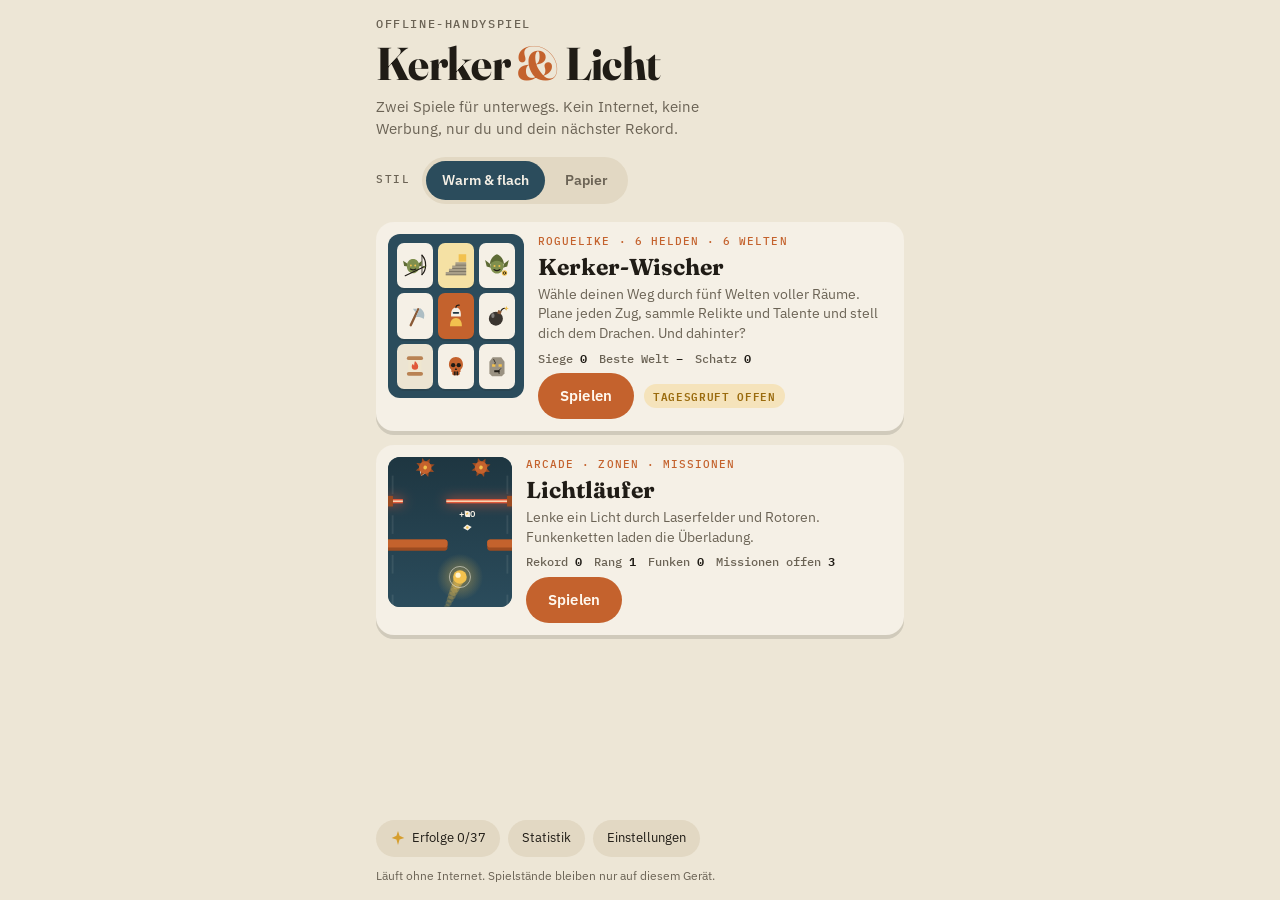
==== commit fad7b89d: "Kerker-Wischer 2: Weltkarte, Raumziele, sechs Helden und Aufstieg Der Kerker-Wischer wird zu einem l" ====
--- a/spiel/index.html
+++ b/spiel/index.html
@@ -282,7 +282,7 @@
 .card.t-hero{ z-index:2; cursor:default; }
 .card.teleport{ transition:translate 0s; }
 
-.card, .mcard, .codex-tile, .offer, .shop-item{ --card-bg:var(--surface); --val:var(--ink); --ic1:var(--b); --ic2:var(--b-deep); --cn:var(--ink-soft); }
+.card, .mcard, .codex-tile, .offer, .shop-item, .nq, .cardinfo, .tipnote{ --card-bg:var(--surface); --val:var(--ink); --ic1:var(--b); --ic2:var(--b-deep); --cn:var(--ink-soft); }
 .t-hero{ --card-bg:var(--a); --val:var(--on-a); --ic1:var(--gold); --ic2:var(--on-a); --cn:rgba(245,240,230,.75); }
 .t-hero .ic .dk{ fill:var(--a-deep); }
 .t-boss .cn{ text-transform:none; letter-spacing:0; font-size:12px; }
@@ -810,6 +810,254 @@
 .ic.r-titan{ --ic1:var(--b); --ic2:var(--b-deep); }
 .tb-mode{ position:relative; }
 .tipnote.t-monster, .tipnote.t-bomb, .tipnote.t-trap{ --ic2:var(--b-deep); }
+
+/* =====================================================================
+   KERKER 2: Grundfarben der Icons nach Name
+   (Regeln mit Karten- oder Monsterkontext weiter unten gewinnen)
+   ===================================================================== */
+.ic:is(.i-scroll, .i-scroll_fire, .i-scroll_tp){ --ic1:var(--wood-lt); --ic2:var(--bone); }
+.ic.i-frost{ --ic1:var(--ice); }
+.ic.i-smoke{ --ic1:var(--bomb); --ic2:var(--stone); }
+.ic.i-elixir{ --ic1:var(--b); --ic2:var(--glass); }
+.ic.i-antidote{ --ic1:var(--good); --ic2:var(--glass); }
+.ic.i-potion{ --ic1:var(--good); --ic2:var(--glass); }
+.ic.i-bomb{ --ic1:var(--bomb); --ic2:var(--wood); }
+.ic:is(.i-sword, .i-dagger, .i-axe, .i-hammer, .i-bow){ --ic1:var(--wood); --ic2:var(--steel); }
+.ic.i-campfire{ --ic1:var(--b); }
+.ic.i-quest{ --ic1:var(--a); }
+.ic.i-star{ --ic1:var(--gold-deep); }
+.ic.i-sigil{ --ic1:var(--violet); --ic2:var(--violet-lt); }
+.ic.i-bag{ --ic1:var(--wood-lt); --ic2:var(--wood); }
+.ic.i-key{ --ic1:var(--gold-deep); }
+.ic.i-stairs{ --ic1:var(--stone-deep); }
+.ic:is(.i-lockchest, .i-chest){ --ic1:var(--wood); --ic2:var(--wood-lt); }
+.ic.i-coin{ --ic1:var(--gold); --ic2:var(--gold-deep); }
+.ic.i-armor{ --ic1:var(--steel); --ic2:var(--glass); }
+.ic.i-merchant{ --ic1:var(--wood-lt); --ic2:var(--wood); }
+.ic.i-shrine{ --ic1:var(--b); --ic2:var(--stone); }
+.ic.i-heart{ --ic1:var(--b); }
+.ic.i-drop{ --ic1:var(--poison); }
+.ic.i-clock{ --ic1:var(--steel-deep); --ic2:var(--glass); }
+.ic.i-egg{ --ic1:var(--bone); --ic2:var(--poison); }
+.ic.i-bolt{ --ic1:var(--gold-deep); }
+.ic.i-flame{ --ic1:var(--fire); }
+.ic.i-lock{ --ic1:var(--ink-soft); }
+:root{ --ice:#8CC7DE; --violet:#5B4A7A; --violet-lt:#8F7BB5; --stone-deep:#A89E88; --olive:#7F8F4E; --olive-deep:#5E6B35; --golem:#9A9282; --golem-deep:#6E675A; }
+:root[data-style="papier"]{ --ice:#2F5DA8; --violet:#6A4C9C; --violet-lt:#9C84C4; --stone-deep:#8C8475; --olive:#5E8A2A; --olive-deep:#3E6A1A; --golem:#8C8475; --golem-deep:#5C564A; }
+
+/* Neue Monster */
+.k-kobold, .k-archer{ --ic1:var(--olive); --ic2:var(--olive-deep); }
+.k-wisp{ --ic1:var(--fire); --ic2:var(--gold); }
+.k-necro{ --ic1:var(--violet); --ic2:var(--violet-lt); }
+.k-shaman{ --ic1:var(--wood-lt); --ic2:var(--b); }
+.k-golem{ --ic1:var(--golem); --ic2:var(--golem-deep); }
+.t-hero .badge .ic, .t-hero .badge.b-wpn .ic{ --ic1:var(--wood-lt); --ic2:var(--steel); }
+.hi-star{ --ic1:var(--gold-deep); }
+.hi-sigil{ --ic1:var(--violet); --ic2:var(--violet-lt); }
+
+/* =====================================================================
+   KERKER 2: Weltfarben
+   ===================================================================== */
+.kerker, .kmap{ background:linear-gradient(180deg, var(--wt, var(--bg)) 0%, var(--bg) 60%); }
+:is(.kerker, .kmap)[data-world="1"]{ --wt:#E1D9C4; }
+:is(.kerker, .kmap)[data-world="2"]{ --wt:#D9E0CB; }
+:is(.kerker, .kmap)[data-world="3"]{ --wt:#EDE7DC; }
+:is(.kerker, .kmap)[data-world="4"]{ --wt:#DAD4E0; }
+:is(.kerker, .kmap)[data-world="5"]{ --wt:#EFD6BF; }
+:is(.kerker, .kmap)[data-world="6"]{ --wt:#CFCAC6; }
+:root[data-style="papier"] :is(.kerker, .kmap){ background:transparent; }
+
+/* =====================================================================
+   KERKER 2: Spielfeld
+   ===================================================================== */
+.kerker{ gap:8px; }
+.hud{ grid-template-columns:1.5fr 1fr 1fr 1fr; }
+.bar.xp i{ background:var(--gold-deep); }
+.badges{ display:flex; flex-wrap:wrap; justify-content:flex-end; gap:3px; min-width:0; }
+.badge.b-tr{ padding:2px 3px; background:rgba(32,28,22,.1); }
+.badge.b-tr .ic, .badge.b-cd .ic{ width:14px; height:14px; }
+.t-hero .badge.b-wpn{ background:rgba(245,240,230,.16); }
+.ci .top{ gap:2px; }
+
+.goalrow{ display:flex; gap:8px; align-items:stretch; }
+.goal{
+  position:relative; flex:1; min-width:0; display:grid; grid-template-columns:auto minmax(0,1fr); grid-template-rows:auto auto;
+  column-gap:9px; row-gap:5px; align-items:center; padding:7px 11px 8px 8px; border-radius:12px; background:var(--surface);
+}
+.goal .g-ic{ grid-row:1 / span 2; width:30px; height:30px; display:grid; place-items:center; --ic1:var(--b); --ic2:var(--b-deep); }
+.goal .g-ic .ic{ width:28px; height:28px; }
+.goal .g-txt{ display:flex; justify-content:space-between; align-items:baseline; gap:6px; min-width:0; }
+.goal .g-txt b{ font-size:13px; font-weight:600; line-height:1.2; white-space:nowrap; overflow:hidden; text-overflow:ellipsis; }
+.goal .g-txt small{ flex:none; font-family:var(--f-num); font-size:12px; font-weight:600; color:var(--ink-soft); font-variant-numeric:tabular-nums; }
+.goal .g-bar{ display:block; height:5px; border-radius:3px; background:var(--surface-2); overflow:hidden; }
+.goal .g-bar i{ display:block; height:100%; background:var(--a); border-radius:inherit; transition:width .3s; }
+.goal.boss .g-ic{ --ic1:var(--a-deep); --ic2:var(--gold); }
+.goal.boss .g-bar i{ background:var(--b); }
+.goal.p2 .g-bar i{ background:var(--fire); animation:blink .8s steps(2) infinite; }
+.goal.done{ background:var(--gold); }
+.goal.done .g-bar{ background:rgba(32,28,22,.12); }
+.goal.done .g-bar i{ background:var(--good); }
+.goal.done .g-ic{ --ic1:var(--stone-deep); }
+.nextq{ position:relative; flex:none; display:flex; flex-direction:column; align-items:center; gap:4px; padding:5px 8px 7px; border-radius:12px; background:var(--surface); }
+.nq-lbl{ font-family:var(--f-num); font-size:8.5px; letter-spacing:.12em; text-transform:uppercase; color:var(--ink-soft); white-space:nowrap; }
+.nq-cards{ display:flex; gap:5px; }
+.nq{ position:relative; width:30px; height:34px; border:0; padding:0; border-radius:7px; background:var(--card-bg); display:grid; place-items:center; box-shadow:0 2px 0 var(--shadow); }
+.nq .ic{ width:22px; height:22px; }
+.nq b{ position:absolute; top:-6px; right:-7px; min-width:16px; height:16px; padding:0 4px; border-radius:8px; background:var(--ink); color:var(--bg); font-family:var(--f-num); font-size:10px; line-height:16px; font-weight:600; }
+.nq b:empty{ display:none; }
+.nq.t-stairs{ animation:glow 1.6s ease-in-out infinite; }
+
+.kbar{ display:flex; gap:7px; align-items:stretch; }
+.ability{ flex:1 1 0; }
+.items{ flex:none; display:flex; gap:5px; align-items:center; }
+.slot{ position:relative; width:38px; height:46px; border-radius:10px; border:0; padding:0; background:var(--surface); display:grid; place-items:center; box-shadow:0 3px 0 var(--shadow); }
+.slot .ic{ width:28px; height:28px; }
+.slot.empty{ background:transparent; box-shadow:inset 0 0 0 1.5px var(--line); }
+.slot.active{ background:var(--gold); box-shadow:0 0 0 2px var(--b); animation:tgtpulse 1s ease-in-out infinite; }
+.items[data-n="4"] .slot{ width:34px; }
+.items[data-n="5"] .slot, .items[data-n="6"] .slot, .items[data-n="7"] .slot{ width:30px; }
+.items[data-n="5"] .slot .ic, .items[data-n="6"] .slot .ic, .items[data-n="7"] .slot .ic{ width:24px; height:24px; }
+.relic-btn{ position:relative; flex:none; width:46px; display:flex; flex-direction:column; align-items:center; justify-content:center; gap:1px; border:0; border-radius:12px; padding:4px; background:var(--surface); box-shadow:0 3px 0 var(--shadow); }
+.relic-btn .ic{ width:24px; height:24px; }
+.relic-btn b{ font-family:var(--f-num); font-size:12px; line-height:1; font-weight:600; }
+.relic-btn small{ position:absolute; top:-7px; right:-6px; background:var(--b); color:#FFF8EE; border-radius:8px; font-family:var(--f-num); font-size:10px; font-weight:600; padding:1px 5px; }
+.ab-text small{ font-variant-numeric:tabular-nums; }
+.log{ min-height:2.8em; max-height:2.8em; overflow:hidden; display:-webkit-box; -webkit-line-clamp:2; -webkit-box-orient:vertical; font-size:13.5px; line-height:1.4; }
+
+.t-stairs{ --card-bg:#F5E1A4; --val:var(--gold-ink); }
+.t-stairs .ci{ animation:glow 1.6s ease-in-out infinite; }
+@keyframes glow{ 50%{ box-shadow:0 0 0 5px rgba(242,193,78,.55), 0 4px 0 var(--shadow); } }
+.t-key{ --card-bg:#F6E8C0; }
+.t-lockchest{ --card-bg:#EFE0BD; }
+.t-item{ --card-bg:#ECE4D2; }
+.card.leader .ci{ box-shadow:inset 0 0 0 3px var(--b), 0 4px 0 var(--shadow); }
+.card.stunned .ci .ic{ opacity:.5; filter:grayscale(.6); }
+.card.frozen .ci::after{ content:''; position:absolute; inset:0; border-radius:inherit; background:linear-gradient(135deg, rgba(159,216,240,.42), rgba(255,255,255,.12)); pointer-events:none; }
+.card.shootable .ci{ box-shadow:inset 0 0 0 2.5px var(--a), 0 4px 0 var(--shadow); }
+.card.shootable .ci::after{ content:''; position:absolute; left:50%; top:6px; margin-left:-8px; width:16px; height:16px; border-radius:50%; background:var(--a) url("data:image/svg+xml,%3Csvg xmlns='http://www.w3.org/2000/svg' viewBox='0 0 16 16'%3E%3Ccircle cx='8' cy='8' r='4.5' fill='none' stroke='%23fff' stroke-width='1.6'/%3E%3Ccircle cx='8' cy='8' r='1.4' fill='%23fff'/%3E%3C/svg%3E") center / 14px no-repeat; }
+.t-boss.p2 .ci{ animation:enrage 1.2s ease-in-out infinite; }
+@keyframes enrage{ 50%{ box-shadow:0 0 0 5px rgba(224,88,58,.5), 0 4px 0 var(--shadow); } }
+.ci.lunge{ animation:lunge .3s ease-out; }
+@keyframes lunge{ 45%{ transform:translate(var(--lx, 0), var(--ly, 0)) scale(1.05); } }
+
+.cardinfo{
+  position:absolute; left:16px; right:16px; bottom:calc(max(16px, env(safe-area-inset-bottom, 0px)) + 66px); z-index:8;
+  display:flex; gap:12px; align-items:flex-start; padding:12px 14px; border-radius:14px; background:var(--surface);
+  box-shadow:0 12px 30px rgba(0,0,0,.2), 0 0 0 1.5px var(--line); animation:up .2s; max-height:46%; overflow:auto;
+}
+.cardinfo > .ic{ width:42px; height:42px; flex:none; }
+.cardinfo b{ font-size:15px; font-weight:600; }
+.cardinfo p{ margin:4px 0 0; font-size:13px; color:var(--ink-soft); line-height:1.35; }
+.cardinfo p b{ color:var(--ink); font-size:inherit; }
+
+.lvlhead{ display:flex; align-items:center; gap:12px; }
+.lvlhead > .ic{ width:54px; height:54px; flex:none; }
+.lvlhead h2{ margin-top:4px; }
+.offer:disabled{ opacity:.42; cursor:default; }
+.offer:disabled:active{ translate:none; }
+.offer small{ font-family:var(--f-num); font-size:11px; color:var(--b); margin-left:4px; font-weight:600; }
+
+/* =====================================================================
+   KERKER 2: Karte
+   ===================================================================== */
+.kmap{ gap:10px; }
+.map-hud{ display:flex; gap:6px; flex-wrap:wrap; }
+.mh{ position:relative; display:inline-flex; align-items:center; gap:4px; padding:5px 10px 5px 6px; border-radius:999px; background:var(--surface); font-family:var(--f-num); font-size:13px; font-weight:600; font-variant-numeric:tabular-nums; }
+.mh .ic{ width:18px; height:18px; }
+.map-scroll{ position:relative; flex:1; min-height:0; overflow-y:auto; margin:0 -16px; padding:0 16px; overscroll-behavior:contain; }
+.map{ position:relative; width:100%; max-width:420px; margin:0 auto; }
+.map-lines{ position:absolute; left:0; top:0; overflow:visible; pointer-events:none; }
+.map-lines line{ stroke:var(--line-strong); stroke-width:2.5; stroke-dasharray:2 8; stroke-linecap:round; opacity:.5; }
+.map-lines line.open{ stroke:var(--b); opacity:1; stroke-width:3; stroke-dasharray:4 7; animation:dash 1s linear infinite; }
+.map-lines line.taken{ stroke:var(--b); opacity:.85; stroke-width:3; stroke-dasharray:none; }
+@keyframes dash{ to{ stroke-dashoffset:-22; } }
+.mnode{ position:absolute; translate:-50% -50%; display:flex; flex-direction:column; align-items:center; gap:3px; border:0; background:transparent; padding:0; width:76px; cursor:default; }
+.mnode .mn-ic{ position:relative; width:50px; height:50px; border-radius:50%; background:var(--surface); display:grid; place-items:center; box-shadow:0 3px 0 var(--shadow), inset 0 0 0 2px var(--line); transition:transform .2s; }
+.mnode .mn-ic .ic{ width:30px; height:30px; }
+.mnode .mn-lbl{ font-family:var(--f-num); font-size:9.5px; letter-spacing:.06em; text-transform:uppercase; color:var(--ink-soft); white-space:nowrap; }
+.mnode.locked{ opacity:.5; }
+.mnode.done .mn-ic{ background:var(--surface-2); }
+.mnode.done .mn-ic .ic{ opacity:.5; }
+.mnode.done .mn-ic::after{ content:''; position:absolute; right:-3px; bottom:-3px; width:18px; height:18px; border-radius:50%; background:var(--good) url("data:image/svg+xml,%3Csvg xmlns='http://www.w3.org/2000/svg' viewBox='0 0 16 16'%3E%3Cpath d='M4 8.5l2.6 2.6L12 5.5' fill='none' stroke='%23fff' stroke-width='2' stroke-linecap='round' stroke-linejoin='round'/%3E%3C/svg%3E") center / 14px no-repeat; }
+.mnode.reach{ cursor:pointer; }
+.mnode.reach .mn-ic{ box-shadow:0 3px 0 var(--shadow), inset 0 0 0 3px var(--b); animation:reach 1.3s ease-in-out infinite; }
+.mnode.reach .mn-lbl{ color:var(--ink); font-weight:600; }
+@keyframes reach{ 50%{ transform:scale(1.12); } }
+.mnode.here .mn-ic{ box-shadow:0 0 0 4px var(--gold), 0 3px 0 var(--shadow); }
+.mnode.n-kampf{ --ic1:var(--wood); --ic2:var(--steel); }
+.mnode.n-elite{ --ic1:var(--b); --ic2:var(--b-deep); }
+.mnode.n-elite .mn-ic{ background:#F3DCCB; }
+.mnode.n-rast .mn-ic{ background:#F5E3C2; }
+.mnode.n-boss{ width:96px; --ic1:var(--a-deep); --ic2:var(--gold); }
+.mnode.n-boss .mn-ic{ width:68px; height:68px; background:var(--b); }
+.mnode.n-boss .mn-ic .ic{ width:44px; height:44px; }
+
+/* =====================================================================
+   KERKER 2: Menü
+   ===================================================================== */
+.heroes{ grid-template-columns:repeat(3, minmax(0,1fr)); }
+.mode-wrap{ display:flex; flex-direction:column; }
+.mode-wrap:has(.asc) .mode{ border-bottom-left-radius:0; border-bottom-right-radius:0; }
+.asc{ display:flex; align-items:center; gap:10px; padding:9px 10px; background:var(--a-deep); color:var(--on-a); border-radius:0 0 16px 16px; position:relative; }
+.asc .icon-btn{ background:rgba(245,240,230,.14); color:var(--on-a); font-size:22px; font-weight:600; line-height:1; }
+.asc .icon-btn:disabled{ opacity:.3; }
+.asc-txt{ flex:1; display:flex; flex-direction:column; gap:2px; min-width:0; }
+.asc-txt b{ font-family:var(--f-display); font-size:17px; line-height:1.1; }
+.asc-txt span{ font-size:12px; opacity:.82; line-height:1.3; }
+
+/* =====================================================================
+   KERKER 2: Papier-Stil
+   ===================================================================== */
+:root[data-style="papier"] :is(.goal, .nextq, .slot:not(.empty), .relic-btn, .cardinfo, .mh, .asc)::before{
+  content:''; position:absolute; inset:1px; pointer-events:none;
+  border:1.5px solid var(--sk, var(--ink)); border-radius:9px 4px 10px 5px; filter:url(#rough);
+}
+:root[data-style="papier"] :is(.goal, .nextq, .slot, .relic-btn, .mh){ background:transparent; box-shadow:none; }
+:root[data-style="papier"] .slot.empty{ box-shadow:none; border:1.5px dashed var(--line-strong); opacity:.4; }
+:root[data-style="papier"] .slot.active{ background:rgba(244,217,58,.6); }
+:root[data-style="papier"] .goal .g-txt b{ font-size:17px; font-weight:400; }
+:root[data-style="papier"] .goal .g-txt small{ font-family:var(--f-body); font-size:16px; font-weight:400; }
+:root[data-style="papier"] .goal .g-bar{ background:transparent; box-shadow:inset 0 0 0 1px var(--ink); height:7px; border-radius:1px; }
+:root[data-style="papier"] .goal .g-bar i{ background:repeating-linear-gradient(-45deg, var(--a) 0 2px, transparent 2px 4px); }
+:root[data-style="papier"] .goal.boss .g-bar i{ background:repeating-linear-gradient(-45deg, var(--b) 0 2px, transparent 2px 4px); }
+:root[data-style="papier"] .goal.done{ background:linear-gradient(transparent 8%, rgba(244,217,58,.6) 8%, rgba(244,217,58,.6) 92%, transparent 92%); }
+:root[data-style="papier"] .nq-lbl{ font-family:var(--f-body); font-size:13px; letter-spacing:0; text-transform:none; }
+:root[data-style="papier"] .nq{ background:var(--surface); box-shadow:inset 0 0 0 1.5px var(--ink); border-radius:4px; }
+:root[data-style="papier"] .nq b{ font-family:var(--f-body); font-size:13px; font-weight:400; }
+:root[data-style="papier"] .relic-btn b, :root[data-style="papier"] .mh{ font-family:var(--f-body); font-weight:400; font-size:17px; }
+:root[data-style="papier"] .relic-btn small{ font-family:var(--f-body); font-size:13px; font-weight:400; }
+:root[data-style="papier"] .log{ font-size:17px; }
+:root[data-style="papier"] .cardinfo{ background:var(--surface); box-shadow:0 10px 24px rgba(0,0,0,.12); rotate:-.4deg; }
+:root[data-style="papier"] .cardinfo b{ font-family:var(--f-hand); font-size:26px; font-weight:700; line-height:1; }
+:root[data-style="papier"] .cardinfo p{ font-size:16px; }
+:root[data-style="papier"] .cardinfo p b{ font-family:var(--f-body); font-size:inherit; font-weight:400; }
+:root[data-style="papier"] .t-stairs .ci{ background:#FFF6D0; }
+:root[data-style="papier"] :is(.t-key, .t-lockchest, .t-item) .ci{ background:#FFFBEA; }
+:root[data-style="papier"] .card.leader .ci{ box-shadow:none; }
+:root[data-style="papier"] .card.leader .ci::before{ border-color:var(--b); border-width:3px; }
+:root[data-style="papier"] .card.shootable .ci{ box-shadow:none; }
+:root[data-style="papier"] .card.shootable .ci::before{ border-color:var(--a); border-style:dashed; }
+:root[data-style="papier"] .badge.b-tr{ background:transparent; }
+:root[data-style="papier"] .map-lines line{ stroke:var(--ink); }
+:root[data-style="papier"] .map-lines line.taken, :root[data-style="papier"] .map-lines line.open{ stroke:var(--b); }
+:root[data-style="papier"] .mnode .mn-ic{ background:var(--surface); box-shadow:none; }
+:root[data-style="papier"] .mnode .mn-ic::before{ content:''; position:absolute; inset:0; border:2px solid var(--ink); border-radius:50%; filter:url(#rough); }
+:root[data-style="papier"] .mnode.reach .mn-ic::before{ border-color:var(--b); border-width:3px; }
+:root[data-style="papier"] .mnode.here .mn-ic{ box-shadow:0 0 0 4px rgba(244,217,58,.8); }
+:root[data-style="papier"] .mnode.n-boss .mn-ic{ background:#FDF0EE; --ic1:var(--b); --ic2:var(--b); }
+:root[data-style="papier"] .mnode.n-elite .mn-ic, :root[data-style="papier"] .mnode.n-rast .mn-ic{ background:#FFFBEA; }
+:root[data-style="papier"] .mnode .mn-lbl{ font-family:var(--f-body); font-size:14px; letter-spacing:0; text-transform:none; }
+:root[data-style="papier"] .asc{ background:transparent; color:var(--ink); }
+:root[data-style="papier"] .asc .icon-btn{ background:transparent; color:var(--ink); }
+:root[data-style="papier"] .asc-txt b{ font-size:26px; color:var(--b); }
+:root[data-style="papier"] .asc-txt span{ font-size:15px; opacity:1; color:var(--ink-soft); }
+:root[data-style="papier"] .mode-wrap:has(.asc) .mode{ border-radius:4px; }
+@media (max-height:700px){
+  .kerker{ gap:6px; }
+  .log{ -webkit-line-clamp:1; min-height:1.4em; max-height:1.4em; }
+  .hud-box{ padding:5px 8px 6px; }
+  .hud .val{ font-size:15px; }
+}
 </style>
 </head>
 <body>
@@ -843,9 +1091,9 @@
       <article class="game-card feature">
         <div class="gc-art"><div class="mini-board" id="miniBoard"></div></div>
         <div class="gc-body">
-          <p class="gc-tag">Roguelike · 4 Helden · 5 Bosse</p>
+          <p class="gc-tag">Roguelike · 6 Helden · 6 Welten</p>
           <h2>Kerker-Wischer</h2>
-          <p class="desc">Wische dich über neun Felder durch fünf Etagen. Sammle Relikte, weiche Bomben aus und stell dich dem Drachen.</p>
+          <p class="desc">Wähle deinen Weg durch fünf Welten voller Räume. Plane jeden Zug, sammle Relikte und Talente und stell dich dem Drachen. Und dahinter?</p>
           <p class="gc-stats" id="kHubStats"></p>
           <div class="gc-actions">
             <button type="button" class="btn" id="goKerker">Spielen</button>
@@ -907,13 +1155,28 @@
     </div>
   </section>
 
+  <!-- ===================== KERKER: KARTE ===================== -->
+  <section class="screen kmap" id="kmap" hidden>
+    <div class="topbar">
+      <button type="button" class="icon-btn" id="kmapPause" aria-label="Menü">
+        <svg viewBox="0 0 24 24" aria-hidden="true"><path d="M5 7h14M5 12h14M5 17h14" fill="none" stroke="currentColor" stroke-width="2.3" stroke-linecap="round"/></svg>
+      </button>
+      <div class="tb-title"><span id="kmapTitle">Welt 1</span><small id="kmapSub">Wähle deinen Weg</small></div>
+      <div class="tb-mode" id="kmapMode">Abenteuer</div>
+    </div>
+    <div class="map-hud" id="kmapHud"></div>
+    <div class="map-scroll" id="kmapScroll"><div class="map" id="kmapInner"></div></div>
+    <canvas class="fx-canvas" id="kmapFx" aria-hidden="true"></canvas>
+    <div class="banner" id="kmapBanner" hidden></div>
+  </section>
+
   <!-- ===================== KERKER: SPIEL ===================== -->
   <section class="screen kerker" id="kerker" hidden>
     <div class="topbar">
       <button type="button" class="icon-btn" id="kPause" aria-label="Pause">
         <svg viewBox="0 0 24 24" aria-hidden="true"><path d="M5 7h14M5 12h14M5 17h14" fill="none" stroke="currentColor" stroke-width="2.3" stroke-linecap="round"/></svg>
       </button>
-      <div class="tb-title"><span id="kFloorName">Modergewölbe</span><small id="kSub">Etage 1</small></div>
+      <div class="tb-title"><span id="kRoomName">Kampf</span><small id="kSub">Welt 1</small></div>
       <div class="tb-mode" id="kModeTag">Abenteuer</div>
     </div>
 
@@ -923,18 +1186,24 @@
         <span class="val"><span class="hi-heart" data-icon="heart"></span><b id="kHp">10/10</b></span>
         <span class="bar"><i id="kHpBar"></i></span>
       </div>
-      <div class="hud-box">
-        <span class="lbl">Waffe</span>
-        <span class="val"><span class="hi-sword" data-icon="sword"></span><b id="kWpn">–</b></span>
+      <div class="hud-box" id="kWpnBox">
+        <span class="lbl" id="kWpnLbl">Waffe</span>
+        <span class="val"><span class="hi-sword" id="kWpnIc"></span><b id="kWpn">–</b></span>
       </div>
       <div class="hud-box" id="kGoldBox">
         <span class="lbl">Gold</span>
         <span class="val"><span class="hi-coin" data-icon="coin"></span><b id="kGold">0</b></span>
       </div>
-      <div class="hud-box">
-        <span class="lbl" id="kLvlLbl">Etage</span>
-        <span class="val"><b id="kLvl">1/5</b></span>
+      <div class="hud-box" id="kLvlBox">
+        <span class="lbl">Stufe</span>
+        <span class="val"><span class="hi-star" data-icon="star"></span><b id="kLvl">1</b></span>
+        <span class="bar xp"><i id="kXpBar"></i></span>
       </div>
+    </div>
+
+    <div class="goalrow">
+      <div class="goal" id="kGoal"></div>
+      <div class="nextq" id="kNext" aria-label="Als Nächstes"></div>
     </div>
 
     <div class="board-wrap" id="kBoardWrap">
@@ -943,11 +1212,13 @@
 
     <div class="kbar">
       <button type="button" class="ability" id="kAbility"></button>
-      <button type="button" class="relic-strip" id="kRelics" aria-label="Relikte ansehen"></button>
+      <div class="items" id="kItems" aria-label="Tasche"></div>
+      <button type="button" class="relic-btn" id="kRelics" aria-label="Relikte ansehen"></button>
     </div>
     <p class="log" id="kLog" aria-live="polite"></p>
 
     <button type="button" class="tipnote" id="kTip" hidden></button>
+    <div class="cardinfo" id="kInfo" hidden></div>
     <div class="banner" id="kBanner" hidden></div>
     <canvas class="fx-canvas" id="kFx" aria-hidden="true"></canvas>
   </section>
@@ -1041,12 +1312,12 @@
   return {
     v: 2, style: 'warm', sound: true, music: true, vibe: true,
     tips: {}, ach: {},
-    stats: { kRuns: 0, kWins: 0, kKills: 0, kBosses: 0, kGold: 0, kBestStreak: 0, kRelics: 0, kSteps: 0,
+    stats: { kRuns: 0, kWins: 0, kKills: 0, kBosses: 0, kGold: 0, kBestStreak: 0, kRelics: 0, kSteps: 0, kRooms: 0, kElites: 0,
              lRuns: 0, lDist: 0, lSparks: 0, lFevers: 0, lPowers: 0, lBestMult: 1 },
     kerker: {
-      bank: 0, best: 0, bestDepth: 0, bestFloor: 0,
-      up: { hp: 0, armor: 0, wpn: 0, luck: 0, charge: 0, relic: 0 },
-      heroes: { ritter: true, schurkin: false, magierin: false, berserker: false },
+      bank: 0, best: 0, bestDepth: 0, bestFloor: 0, bestWorld: 0, ascMax: 0, rangedKills: 0, itemsUsed: 0,
+      up: { hp: 0, armor: 0, wpn: 0, luck: 0, charge: 0, relic: 0, taschen: 0, vorrat: 0 },
+      heroes: { ritter: true, schurkin: false, magierin: false, berserker: false, jaegerin: false, alchemist: false },
       hero: 'ritter', winsBy: {}, codex: {},
       daily: { key: '', best: 0, runs: 0, streak: 0, last: '' },
       run: null
@@ -1071,7 +1342,17 @@
   const d = freshSave();
   try {
     const raw = localStorage.getItem(SAVE_KEY);
-    if (raw) return merge(d, JSON.parse(raw));
+    if (raw){
+      const m = merge(d, JSON.parse(raw));
+      // Umstieg auf Kerker 2: Wer schon gewonnen hat, darf direkt Aufstieg 1 spielen
+      if (!m.kerker.v2){
+        m.kerker.v2 = 1;
+        if (m.stats.kWins > 0) m.kerker.ascMax = Math.max(m.kerker.ascMax || 0, 1);
+        m.kerker.bestWorld = Math.max(m.kerker.bestWorld || 0, Math.min(5, m.kerker.bestFloor || 0));
+        if (m.kerker.run && m.kerker.run.v !== 2){ m.kerker.bank += m.kerker.run.gold || 0; m.kerker.run = null; }
+      }
+      return m;
+    }
     const old = localStorage.getItem(OLD_SAVE_KEY);
     if (old){
       // Fortschritt aus den ersten Entwürfen übernehmen
@@ -1355,7 +1636,7 @@
   r_feilscher:'<path class="ln" d="M24 7v31M9 13h30M9 13l-6 12M9 13l6 12M39 13l-6 12M39 13l6 12"/><path class="f1" d="M2 25a7 7 0 0 0 14 0zM32 25a7 7 0 0 0 14 0z"/><rect class="f2" x="15" y="38" width="18" height="5" rx="1.5"/><circle class="gl" cx="24" cy="7" r="3"/>',
   r_titan:    '<path class="f1" d="M24 44C9 33.5 4 26 4 18.5 4 12 8.5 7.5 14.5 7.5c4.2 0 7.5 2.2 9.5 5.2 2-3 5.3-5.2 9.5-5.2C39.5 7.5 44 12 44 18.5 44 26 39 33.5 24 44z"/><path class="bd" d="M24 13v31L12 29zM24 13l12 16-12 15z" opacity=".35"/>' + P_CROWN.replace('d="M15.5 12.5l1.8-7 4 3.6L24 3.5l2.7 5.6 4-3.6 1.8 7z"', 'd="M17 11l1.4-6 3.4 3L24 3l2.2 5 3.4-3 1.4 6z"')
 };
-const icon = (n, cls = '') => `<svg class="ic ${cls}" viewBox="0 0 48 48" aria-hidden="true">${ICON[n] || ICON.spark}</svg>`;
+const icon = (n, cls = '') => `<svg class="ic i-${n} ${cls}" viewBox="0 0 48 48" aria-hidden="true">${ICON[n] || ICON.spark}</svg>`;
 
 /* =====================================================================
    OBERFLÄCHE: Toasts, Sheets, Bildschirme
@@ -1430,9 +1711,11 @@
   kerker: { cur: 'Gold', ic: 'coin', items: [
     { id: 'hp',     name: 'Zähe Haut',      desc: '+2 maximale Leben pro Stufe', costs: [30, 70, 140, 260] },
     { id: 'armor',  name: 'Kettenhemd',     desc: 'Jeder Lauf startet mit +2 Rüstung pro Stufe', costs: [25, 60, 120] },
-    { id: 'wpn',    name: 'Startwaffe',     desc: 'Du startest mit einem Dolch der Stärke 2, 3 oder 5', costs: [30, 75, 150] },
+    { id: 'wpn',    name: 'Waffenpflege',   desc: 'Die Startwaffe hat +1 Stärke pro Stufe. Helden ohne Waffe bekommen einen Dolch.', costs: [30, 75, 150] },
     { id: 'luck',   name: 'Glücksklee',     desc: 'Mehr Tränke und Truhen im Kerker', costs: [20, 50, 100] },
     { id: 'charge', name: 'Kampfgeist',     desc: 'Die Heldenfähigkeit startet mit +1 Ladung pro Stufe', costs: [40, 90, 180] },
+    { id: 'vorrat', name: 'Vorratskiste',   desc: 'Jeder Lauf beginnt mit einem Heiltrank in der Tasche', costs: [80] },
+    { id: 'taschen',name: 'Größerer Rucksack', desc: '+1 Taschenplatz in jedem Lauf', costs: [160] },
     { id: 'relic',  name: 'Reliquienjäger', desc: 'Jeder Lauf beginnt mit einer Relikt-Wahl', costs: [220] }
   ]},
   licht: { cur: 'Funken', ic: 'spark', items: [
@@ -1474,21 +1757,30 @@
 const ACH = [
   { id: 'k_first',   g: 'k', name: 'Erste Beute',        desc: 'Besiege dein erstes Monster.' },
   { id: 'k_boss',    g: 'k', name: 'Wächter gefallen',   desc: 'Besiege einen Boss.' },
-  { id: 'k_floor3',  g: 'k', name: 'Knochenbrecher',     desc: 'Erreiche Etage 3 im Abenteuer.' },
+  { id: 'k_floor3',  g: 'k', name: 'Knochenbrecher',     desc: 'Erreiche Welt 3 im Abenteuer.' },
   { id: 'k_win',     g: 'k', name: 'Drachentöter',       desc: 'Besiege den Uralten Drachen.' },
-  { id: 'k_deep',    g: 'k', name: 'Bodenlos',           desc: 'Erreiche Tiefe 100 im Endlos-Modus.' },
-  { id: 'k_deep2',   g: 'k', name: 'Abgrund',            desc: 'Erreiche Tiefe 200 im Endlos-Modus.' },
+  { id: 'k_deep',    g: 'k', name: 'Bodenlos',           desc: 'Schaffe 20 Räume in der Endlosen Gruft.' },
+  { id: 'k_deep2',   g: 'k', name: 'Abgrundtief',        desc: 'Schaffe 40 Räume in der Endlosen Gruft.' },
   { id: 'k_streak',  g: 'k', name: 'Blutrausch',         desc: 'Erreiche eine Serie von 5 Siegen in Folge.' },
   { id: 'k_crit',    g: 'k', name: 'Glückspilz',         desc: 'Lande 5 kritische Treffer in einem Lauf.' },
-  { id: 'k_rich',    g: 'k', name: 'Goldgräber',         desc: 'Sammle 200 Gold in einem Lauf.' },
-  { id: 'k_relics',  g: 'k', name: 'Reliquienjäger',     desc: 'Besitze 5 Relikte gleichzeitig.' },
+  { id: 'k_rich',    g: 'k', name: 'Goldgräber',         desc: 'Habe 300 Gold auf einmal.' },
+  { id: 'k_relics',  g: 'k', name: 'Reliquienjäger',     desc: 'Besitze 6 Relikte gleichzeitig.' },
   { id: 'k_bomb',    g: 'k', name: 'Sprengmeister',      desc: 'Besiege 2 Monster mit einer Explosion.' },
   { id: 'k_mimic',   g: 'k', name: 'Reingefallen',       desc: 'Lass dich von einem Mimic beißen.' },
   { id: 'k_phoenix', g: 'k', name: 'Wiedergeboren',      desc: 'Werde von der Phönixfeder gerettet.' },
-  { id: 'k_heroes',  g: 'k', name: 'Heldenrat',          desc: 'Schalte alle vier Helden frei.' },
+  { id: 'k_heroes',  g: 'k', name: 'Heldenrat',          desc: 'Schalte alle sechs Helden frei.' },
   { id: 'k_daily',   g: 'k', name: 'Tagwerk',            desc: 'Spiele eine Tagesgruft.' },
   { id: 'k_codex',   g: 'k', name: 'Forscher',           desc: 'Entdecke alle Monster im Kompendium.' },
-  { id: 'k_allwin',  g: 'k', name: 'Legende',            desc: 'Gewinne das Abenteuer mit allen vier Helden.' },
+  { id: 'k_allwin',  g: 'k', name: 'Legende',            desc: 'Gewinne das Abenteuer mit allen sechs Helden.' },
+  { id: 'k_level10', g: 'k', name: 'Veteranin des Kerkers', desc: 'Erreiche Stufe 10 in einem Lauf.' },
+  { id: 'k_elite',   g: 'k', name: 'Elitejäger',         desc: 'Besiege insgesamt 10 Elite-Gegner.' },
+  { id: 'k_nohit',   g: 'k', name: 'Unberührbar',        desc: 'Besiege einen Boss, ohne im Bosskampf Leben zu verlieren.' },
+  { id: 'k_items',   g: 'k', name: 'Taschenspieler',     desc: 'Benutze insgesamt 50 Gegenstände.' },
+  { id: 'k_sigil',   g: 'k', name: 'Siegelbrecher',      desc: 'Finde alle drei Siegelsplitter in einem Lauf.' },
+  { id: 'k_abyss',   g: 'k', name: 'Der wahre Grund',    desc: 'Besiege den Namenlosen im Abgrund.' },
+  { id: 'k_asc1',    g: 'k', name: 'Aufgestiegen',       desc: 'Gewinne auf Aufstieg 1 oder höher.' },
+  { id: 'k_asc5',    g: 'k', name: 'Gipfelstürmer',      desc: 'Gewinne auf Aufstieg 5 oder höher.' },
+  { id: 'k_asc10',   g: 'k', name: 'Unsterblich',        desc: 'Gewinne auf Aufstieg 10.' },
   { id: 'l_1k',      g: 'l', name: 'Erste Strecke',      desc: 'Erreiche 1.000 Punkte.' },
   { id: 'l_5k',      g: 'l', name: 'Lichtgeschwindigkeit', desc: 'Erreiche 5.000 Punkte.' },
   { id: 'l_20k',     g: 'l', name: 'Lichtjahr',          desc: 'Erreiche 20.000 Punkte.' },
@@ -1532,12 +1824,16 @@
     <dl class="statlist">
       <dt>Läufe</dt><dd>${fmt(s.kRuns)}</dd>
       <dt>Siege im Abenteuer</dt><dd>${fmt(s.kWins)}</dd>
+      <dt>Höchster Aufstieg</dt><dd>${fmt(D.kerker.ascMax || 0)}</dd>
+      <dt>Räume geschafft</dt><dd>${fmt(s.kRooms || 0)}</dd>
       <dt>Monster besiegt</dt><dd>${fmt(s.kKills)}</dd>
+      <dt>Elite-Gegner besiegt</dt><dd>${fmt(s.kElites || 0)}</dd>
       <dt>Bosse besiegt</dt><dd>${fmt(s.kBosses)}</dd>
       <dt>Gold gesammelt</dt><dd>${fmt(s.kGold)}</dd>
       <dt>Relikte gefunden</dt><dd>${fmt(s.kRelics)}</dd>
       <dt>Längste Serie</dt><dd>${fmt(s.kBestStreak)}</dd>
-      <dt>Größte Tiefe (Endlos)</dt><dd>${fmt(D.kerker.bestDepth)}</dd>
+      <dt>Endlose Gruft (Räume)</dt><dd>${fmt(D.kerker.bestDepth || 0)}</dd>
+      <dt>Gegenstände benutzt</dt><dd>${fmt(D.kerker.itemsUsed || 0)}</dd>
     </dl>
     <h3>Lichtläufer</h3>
     <dl class="statlist">
@@ -1596,11 +1892,11 @@
 let installEvt = null;
 window.addEventListener('beforeinstallprompt', e => { e.preventDefault(); installEvt = e; const b = $('#btnInstall'); if (b) b.hidden = false; });
 
-const MINI = [['gold', 3, 'coin'], ['monster', 2, 'slime'], ['potion', 4, 'potion'], ['weapon', 5, 'sword'], ['hero', 10, 'ritter'], ['bomb', 3, 'bomb'], ['chest', 0, 'chest'], ['monster', 8, 'skull'], ['armor', 3, 'armor']];
+const MINI = [['monster', 3, 'archer'], ['stairs', 0, 'stairs'], ['monster', 2, 'kobold'], ['weapon', 5, 'axe'], ['hero', 10, 'ritter'], ['bomb', 3, 'bomb'], ['item', 0, 'scroll_fire'], ['monster', 8, 'skull'], ['monster', 12, 'golem']];
 function refreshHub(){
-  $('#miniBoard').innerHTML = MINI.map(([t, , ic]) => `<div class="mcard t-${t}"><div class="ci">${icon(ic)}</div></div>`).join('');
+  $('#miniBoard').innerHTML = MINI.map(([t, , ic]) => `<div class="mcard t-${t} k-${ic}"><div class="ci">${icon(ic)}</div></div>`).join('');
   const kd = D.kerker, today = todayKey();
-  $('#kHubStats').innerHTML = `<span>Rekord <b>${fmt(kd.best)}</b> Gold</span><span>Siege <b>${fmt(D.stats.kWins)}</b></span><span>Schatz <b>${fmt(kd.bank)}</b></span>`;
+  $('#kHubStats').innerHTML = `<span>Siege <b>${fmt(D.stats.kWins)}</b></span><span>Beste Welt <b>${kd.bestWorld || '–'}</b></span>${kd.ascMax ? `<span>Aufstieg <b>${kd.ascMax}</b></span>` : ''}<span>Schatz <b>${fmt(kd.bank)}</b></span>`;
   $('#kDailyChip').hidden = kd.daily.key === today;
   const ld = D.licht, open = ld.missions.filter(m => m.prog < m.target).length;
   $('#lHubStats').innerHTML = `<span>Rekord <b>${fmt(ld.best)}</b></span><span>Rang <b>${ld.rank}</b></span><span>Funken <b>${fmt(ld.bank)}</b></span>` + (ld.missions.length ? `<span>Missionen offen <b>${open}</b></span>` : '');
@@ -1614,125 +1910,368 @@
 };
 
 /* =====================================================================
-   KERKER-WISCHER: Daten
+   KERKER-WISCHER: SPIELDATEN
    ===================================================================== */
+
+/* ---------- Neue Icons für den Kerker ---------- */
+Object.assign(ICON, {
+  // Helden
+  jaegerin: '<path class="f2" d="M7 15l4-9 2 10z"/><path class="f1" d="M10 44c1-13 4-22 10-27l4-7 4 7c6 5 9 14 10 27z"/><path class="sk" d="M18 26c0-4 2.7-7 6-7s6 3 6 7c0 3.5-2.7 6-6 6s-6-2.5-6-6z"/><circle class="dk" cx="21.8" cy="26" r="1.2"/><circle class="dk" cx="26.2" cy="26" r="1.2"/><path class="ln" d="M40 10c7 8 7 22 0 30"/><path class="ln lt" d="M40 10v30"/>',
+  alchemist:'<path class="f1" d="M11 45c1-5.5 6-8.5 13-8.5s12 3 13 8.5z"/><path class="f2" d="M13 20c0-8 5-13.5 11-13.5S35 12 35 20z"/><path class="sk" d="M14 19.5h20v6c0 6-4.5 10.5-10 10.5s-10-4.5-10-10.5z"/><circle class="gl" cx="19" cy="21.5" r="3.8"/><circle class="gl" cx="29" cy="21.5" r="3.8"/><circle class="dk" cx="19" cy="21.5" r="1.5"/><circle class="dk" cx="29" cy="21.5" r="1.5"/><path class="ln lt" d="M22.8 21.5h2.4"/><path class="gd" d="M37 32h4v4l3.5 6.5h-11L37 36z"/>',
+  // Monster
+  kobold:  '<path class="f2" d="M11 22L2 15l3 12 8 2zM37 22l9-7-3 12-8 2z"/><path class="f1" d="M12 26c0-8 5-13 12-13s12 5 12 13c0 8-5 14-12 14s-12-6-12-14z"/><path class="f2" d="M11 23c0-9 6-17 13-19 7 2 13 10 13 19-4-5-8-7-13-7s-9 2-13 7z"/><circle class="gl" cx="19.5" cy="26" r="1.9"/><circle class="gl" cx="28.5" cy="26" r="1.9"/><path class="ln" d="M18.5 32.5q5.5 4 11 0"/><circle class="gl" cx="38" cy="39" r="5"/><circle class="ln lt" cx="38" cy="39" r="2.4"/>',
+  archer:  '<path class="ln" d="M37 6c9 9 9 27 0 36"/><path class="ln lt" d="M37 6v36"/><path class="f2" d="M9 21L2 16l2 10 7 1zM31 21l6-5-1 10-6 1z"/><path class="f1" d="M9 26c0-8 5-13 11.5-13S32 18 32 26c0 8-5 13.5-11.5 13.5S9 34 9 26z"/><circle class="gl" cx="16.5" cy="25" r="1.8"/><circle class="gl" cx="24.5" cy="25" r="1.8"/><path class="ln" d="M15.5 31.5q5 3 10 0"/><path class="ln" d="M6 44L44 26"/><path class="f2" d="M44 26l-6.5-.2 3 5z"/>',
+  wisp:    '<path class="f1" d="M24 3c7.5 7 12.5 13.5 12.5 22a12.5 12.5 0 0 1-25 0c0-5 2-8.5 5-11.5 0 4 2 6.5 4 6.5-1-6 0-11.5 3.5-17z"/><path class="gl" d="M24 21c3.5 3 5.5 6 5.5 9a5.5 5.5 0 0 1-11 0c0-3 2-6 5.5-9z"/><circle class="dk" cx="20.5" cy="30" r="1.8"/><circle class="dk" cx="27.5" cy="30" r="1.8"/>',
+  necro:   '<path class="ln" d="M40 12v33"/><circle class="bn" cx="40" cy="9" r="4.5"/><circle class="dk" cx="38.4" cy="8.5" r="1"/><circle class="dk" cx="41.6" cy="8.5" r="1"/><path class="f1" d="M8 45c0-14 5-27 14-33 9 6 14 19 14 33z"/><ellipse class="dk" cx="22" cy="25" rx="5.8" ry="7"/><circle class="gl" cx="19.8" cy="24.5" r="1.2"/><circle class="gl" cx="24.2" cy="24.5" r="1.2"/>',
+  shaman:  '<path class="f2" d="M15 13l-5-10 8 7zM24 11V1l4 10zM33 13l5-10-8 7z"/><path class="f1" d="M11 15h26v15c0 8-5.5 13.5-13 13.5S11 38 11 30z"/><path class="dk" d="M15.5 21.5h6.5v3.5h-6.5zM26 21.5h6.5v3.5H26zM20 33h8v3.5h-8z"/><path class="gl" d="M12.5 28h4.5v2.2h-4.5zM31 28h4.5v2.2H31z"/>',
+  golem:   '<path class="f1" d="M10 16l6-8h16l6 8v22l-5 5H15l-5-5z"/><path class="ln lt" d="M18 12l3 6-2 5M31 29l-4 4 1 5"/><path class="gl" d="M15 21h6v4.5h-6zM27 21h6v4.5h-6z"/><path class="dk" d="M19 32h10v3.5H19z"/>',
+  namenlos:'<circle class="f2" cx="24" cy="26" r="19.5"/><path class="f1" d="M24 8c10 0 18 8 18 18.5S34 44 24 44 6 37 6 26.5 14 8 24 8z"/><ellipse class="gl" cx="24" cy="25" rx="7" ry="4.6"/><ellipse class="dk" cx="24" cy="25" rx="1.8" ry="3.8"/><circle class="gl" cx="13.5" cy="19" r="2.2"/><circle class="gl" cx="34.5" cy="19" r="2.2"/><circle class="gl" cx="15.5" cy="33" r="1.7"/><circle class="gl" cx="32.5" cy="33" r="1.7"/><circle class="gl" cx="24" cy="36" r="1.5"/>' + P_CROWN.replace('d="M15.5 12.5l1.8-7 4 3.6L24 3.5l2.7 5.6 4-3.6 1.8 7z"', 'd="M15.5 9.5l1.8-7 4 3.6L24 .5l2.7 5.6 4-3.6 1.8 7z"'),
+  // Waffen
+  dagger:  '<g transform="rotate(45 24 24)"><path class="f2" d="M24 9l3.2 4.5V27h-6.4V13.5z"/><path class="ln lt" d="M24 14v11"/><rect class="f1" x="16.5" y="26.5" width="15" height="4" rx="2"/><rect class="f1" x="22.2" y="30.5" width="3.6" height="7.5"/><circle class="f1" cx="24" cy="40" r="2.6"/></g>',
+  axe:     '<g transform="rotate(25 24 24)"><rect class="ck" x="22" y="8" width="4.4" height="37" rx="2"/><path class="f2" d="M26 7c9 1 14.5 6.5 15 15.5-5.5-1.5-10 0-15 3z"/><path class="f2" d="M22 10l-7 3.5 7 4z"/></g>',
+  hammer:  '<g transform="rotate(-30 24 24)"><rect class="ck" x="22" y="17" width="4.4" height="28" rx="2"/><rect class="f2" x="9" y="6" width="30" height="13" rx="2.5"/><rect class="bd" x="22" y="6" width="4.4" height="13"/></g>',
+  bow:     '<path class="f2" d="M13 5c15 6 22 21 15 38l-3.4-1.2c6-15 .5-27.5-13.1-33.3z"/><path class="ln lt" d="M13.5 6.5L25.7 42"/><path class="ln" d="M6 32L39 13"/><path class="f1" d="M39 13l-6.8.6 3.4 5.4zM6 32l3.5-5.2 2.3 4z"/>',
+  // Karten
+  stairs:  '<path class="gl" d="M29 4h14v14H29z"/><path class="f1" d="M5 43h38v-6H5zM11 37h32v-6H11zM17 31h26v-6H17zM23 25h20v-6H23z"/><path class="bd" d="M5 43h38v-1.5H5zM11 37h32v-1.5H11zM17 31h26v-1.5H17zM23 25h20v-1.5H23z"/>',
+  key:     '<path class="f1" fill-rule="evenodd" d="M15 6a10 10 0 1 1 0 20 10 10 0 1 1 0-20zm0 5.5a4.5 4.5 0 1 0 0 9 4.5 4.5 0 1 0 0-9z"/><path class="f1" d="M22 22.5l19 19-3.4 3.4-3.2-3.2-2.6 2.6-3.4-3.4 2.6-2.6-12.4-12.4z"/>',
+  lockchest:'<rect class="f1" x="4" y="21" width="40" height="22" rx="3"/><path class="f2" d="M4 22v-6.5C4 9.5 8.5 5.5 14 5.5h20c5.5 0 10 4 10 10V22z"/><path class="gl" d="M4 20h40v4H4zM10 5.8h3.8V43H10zM34.2 5.8H38V43h-3.8z"/><rect class="dk" x="19.5" y="17" width="9" height="12" rx="2"/><circle class="gl" cx="24" cy="22" r="1.8"/><path class="gl" d="M23 22.5h2l.6 4h-3.2z"/>',
+  scroll:  '<rect class="f2" x="12" y="9" width="24" height="30" rx="2"/><rect class="f1" x="9" y="6" width="30" height="7" rx="3.5"/><rect class="f1" x="9" y="35" width="30" height="7" rx="3.5"/><path class="ln lt" d="M17 19h14M17 24h14M17 29h9"/>',
+  scroll_fire:'<rect class="f2" x="12" y="9" width="24" height="30" rx="2"/><rect class="f1" x="9" y="6" width="30" height="7" rx="3.5"/><rect class="f1" x="9" y="35" width="30" height="7" rx="3.5"/><path class="fr" d="M24 15c4 4 6 7 6 10a6 6 0 0 1-12 0c0-2 1-4 2.5-5 .3 1.8 1 2.8 2 3.2 0-3 .5-5.5 1.5-8.2z"/>',
+  scroll_tp:'<rect class="f2" x="12" y="9" width="24" height="30" rx="2"/><rect class="f1" x="9" y="6" width="30" height="7" rx="3.5"/><rect class="f1" x="9" y="35" width="30" height="7" rx="3.5"/><path class="ln" d="M24 24.5a2 2 0 1 1 2-2 4.2 4.2 0 1 1-4.2 4.2 6.4 6.4 0 1 1 6.4-6.4"/>',
+  frost:   '<circle class="f1" cx="24" cy="24" r="6"/><path class="ln" d="M24 4v40M6.7 14l34.6 20M6.7 34l34.6-20M19 7l5 5 5-5M19 41l5-5 5 5M7 21l7-2-2-7M41 27l-7 2 2 7M7 27l7 2-2 7M41 21l-7-2 2-7"/>',
+  smoke:   '<circle class="f2" cx="15" cy="17" r="8"/><circle class="f2" cx="27" cy="12" r="8.5"/><circle class="f2" cx="36" cy="20" r="6.5"/><circle class="f1" cx="22" cy="31" r="12"/><ellipse class="hl" cx="17" cy="26" rx="3" ry="4.2"/>',
+  elixir:  '<path class="f2" d="M19 5h10v4h-1.2v10.5L35 33c2.2 4.4-.8 9-5.6 9H18.6c-4.8 0-7.8-4.6-5.6-9l7.2-13.5V9H19z"/><path class="f1" d="M15.6 31h16.8l2.6 4.3c1.3 2.8-.7 5.7-3.7 5.7H16.7c-3 0-5-2.9-3.7-5.7z"/><path class="gl" d="M24 32.5l1.1 2.4 2.6.2-2 1.7.6 2.6-2.3-1.4-2.3 1.4.6-2.6-2-1.7 2.6-.2z"/>',
+  antidote:'<rect class="ck" x="19" y="5" width="10" height="6" rx="1.5"/><path class="f2" d="M20 10h8v6c5 1.5 9 6 9 12.5C37 36 31.5 42 24 42s-13-6-13-13.5C11 22 15 17.5 20 16z"/><path class="f1" d="M21.5 23h5v5h5v5h-5v5h-5v-5h-5v-5h5z"/>',
+  // Karte
+  campfire:'<path class="ck" d="M7 39l33-8 1.5 5L8.5 44zM7 31l33 8-1.5 5L5.5 36z"/>' + P_FLAME.replace('d="M24 6c6', 'd="M24 2c6').replace('class="gl" d="M24 17', 'class="gl" d="M24 14'),
+  quest:   '<circle class="f1" cx="24" cy="24" r="19"/><path class="ln" style="stroke:var(--on-a, #fff);stroke-width:4" d="M18 18.5a6 6 0 1 1 8.7 5.3c-1.8.9-2.7 2-2.7 3.9v1.8"/><circle class="gl" cx="24" cy="36" r="2.6"/>',
+  star:    '<path class="f1" d="M24 3.5l6.1 13 14.2 1.7-10.5 9.8 2.8 14-12.6-7-12.6 7 2.8-14L3.7 18.2l14.2-1.7z"/>',
+  sigil:   '<path class="f2" d="M24 2l14 12-6 30H16L10 14z"/><path class="f1" d="M24 8l9 8-4 22h-10l-4-22z"/><path class="gl" d="M24 14l2.5 7-2.5 9-2.5-9z"/>',
+  bag:     '<path class="f2" d="M17 11h14l-3 6H20z"/><path class="f1" d="M15 17h18c4 5 6 10.5 6 15 0 6.5-6.5 10-15 10S9 38.5 9 32c0-4.5 2-10 6-15z"/><path class="ln" d="M16.5 19.5h15"/>',
+  // Relikte (neu)
+  r_kugel:   '<circle class="f2" cx="24" cy="21" r="15"/><path class="gl" d="M18 21c2-5 8-7 11-3-3-1-5 0-6 3-1 3-4 4-5 0z"/><ellipse class="hl" cx="18" cy="15" rx="3" ry="4.5"/><path class="f1" d="M13 35h22l3.5 8h-29z"/>',
+  r_laterne: '<path class="ln" d="M18 9a6 6 0 0 1 12 0"/><path class="f1" d="M14 10h20v4H14zM14 38h20v5H14z"/><path class="f2" d="M16 14h16l-1.5 24h-13z"/><path class="gl" d="M24 20c3 3 4.5 5.5 4.5 8a4.5 4.5 0 0 1-9 0c0-2.5 1.5-5 4.5-8z"/>',
+  r_kelch:   '<path class="f1" d="M11 7h26c0 11-5.5 17.5-13 17.5S11 18 11 7z"/><ellipse class="fr" cx="24" cy="8.5" rx="11" ry="2.5"/><rect class="f1" x="22" y="24" width="4" height="11"/><path class="f1" d="M14 42c0-4 4.5-7 10-7s10 3 10 7z"/><circle class="gl" cx="24" cy="16" r="2.4"/>',
+  r_karte:   '<path class="f2" d="M5 10l13-4.5 12 4.5 13-4.5v33l-13 4.5-12-4.5-13 4.5z"/><path class="bd" d="M18 5.5v33l12 4.5v-33z" opacity=".5"/><path class="ln lt" d="M10 33c5-9 10 3 16-6 3-4 5-6 9-7" stroke-dasharray="2 3"/><path class="ln" style="stroke:var(--fire)" d="M33 14l5 5M38 14l-5 5"/>',
+  r_sehne:   '<path class="gd" d="M24 3c11 9 13 24 0 42C11 27 13 12 24 3z"/><path class="ln lt" d="M24 8v34M24 17l-5-4M24 24l6-5M24 31l-6-4"/>',
+  r_beutel:  '<path class="f2" d="M17 10h14l-3 6H20z"/><path class="f1" d="M15 16h18c4 5 6 10.5 6 15 0 6.5-6.5 10-15 10S9 37.5 9 31c0-4.5 2-10 6-15z"/><path class="ln" d="M16.5 18.5h15"/><circle class="gl" cx="24" cy="30" r="5"/>',
+  r_traene:  '<path class="f2" d="M24 4c9 12 14 20 14 27a14 14 0 0 1-28 0c0-7 5-15 14-27z"/><path class="ln lt" d="M24 10v31M14 30h20M17 21l7 9 7-9"/><ellipse class="hl" cx="18" cy="30" rx="2.5" ry="4"/>',
+  r_krone:   '<path class="f1" d="M5 37l3-23 9 8.5L24 7l7 15.5 9-8.5 3 23z"/><rect class="f1" x="5" y="37" width="38" height="5" rx="1.5"/><circle class="fr" cx="24" cy="30" r="3"/><circle class="f2" cx="14" cy="31" r="2.2"/><circle class="f2" cx="34" cy="31" r="2.2"/>',
+  r_uhrwerk: '<path class="f1" d="M21 3h6l1 5 4 1.7 4.2-3 4.3 4.3-3 4.2L39.2 20l5 1v6l-5 1-1.7 4 3 4.2-4.3 4.3-4.2-3-4 1.7-1 5h-6l-1-5-4-1.7-4.2 3-4.3-4.3 3-4.2L8.8 28l-5-1v-6l5-1 1.7-4-3-4.2 4.3-4.3 4.2 3L20 8z"/><circle class="f2" cx="24" cy="24" r="8"/><path class="ln" d="M24 19v5l3 3"/>',
+  r_dornhaut:'<path class="f2" d="M6 32l3-9 4 6 3-12 4 9 4-13 4 13 4-9 3 12 4-6 3 9z"/><path class="f1" d="M5 32c0-4 8-7 19-7s19 3 19 7v5H5z"/><circle class="dk" cx="16" cy="31" r="1.5"/><circle class="dk" cx="32" cy="31" r="1.5"/>',
+  r_klee:    '<path class="ln" d="M24 26c2 8 1 13-3 18"/><circle class="gd" cx="24" cy="14.5" r="7"/><circle class="gd" cx="33.5" cy="24" r="7"/><circle class="gd" cx="14.5" cy="24" r="7"/><circle class="gd" cx="24" cy="33" r="5.5" opacity=".0"/><circle class="gl" cx="24" cy="24" r="3"/>',
+  r_amboss:  '<path class="f1" d="M4 13h32c0 6-4.5 9.5-11 9.5v6h7v7H14v-7h7v-6c-9 0-15-3.5-17-9.5z"/><path class="f2" d="M36 13h8l-8 5z"/><rect class="f2" x="10" y="36" width="28" height="6" rx="1.5"/><path class="gl" d="M20 4l1.2 3 3 1.2-3 1.2-1.2 3-1.2-3-3-1.2 3-1.2z"/>',
+  r_echo:    '<circle class="f2" cx="24" cy="24" r="19"/><path class="ln" d="M24 24.5a2.5 2.5 0 1 1 2.5-2.5 5 5 0 1 1-5 5 8 8 0 1 1 8-8 11.5 11.5 0 1 1-11.5 11.5"/>',
+  r_sporn:   '<path class="ln" d="M4 30h20"/><path class="f1" d="M32 14l2.2 6.6 6.8-1.8-4.6 5.3 4.6 5.2-6.8-1.7L32 34.2l-2.2-6.6-6.8 1.7 4.6-5.2-4.6-5.3 6.8 1.8z"/><circle class="dk" cx="32" cy="24" r="2.4"/>',
+  r_schaedel:P_SKULL + '<circle class="gl" cx="18.8" cy="22.5" r="1.5"/><circle class="gl" cx="29.2" cy="22.5" r="1.5"/>'
+});
+
+/* ---------- Helden ---------- */
 const HEROES = {
-  ritter:    { name: 'Ritter',    hp: 12, armor: 3, ability: 'wirbel',   charge: 5,
-               passive: 'Startet mit 3 Rüstung.', unlock: '' },
-  schurkin:  { name: 'Schurkin',  hp: 9,  armor: 0, ability: 'schatten', charge: 4,
-               passive: 'Goldkarten bringen ihr 50 % mehr.', unlock: 'Besiege einen Boss.' },
-  magierin:  { name: 'Magierin',  hp: 8,  armor: 0, ability: 'feuer',    charge: 4,
-               passive: 'Tränke heilen bei ihr 2 Leben mehr.', unlock: 'Erreiche Etage 3 im Abenteuer.' },
-  berserker: { name: 'Berserker', hp: 14, armor: 0, ability: 'rage',     charge: 6,
-               passive: 'Heilt 1 Leben, wenn er ohne Waffe siegt.', unlock: 'Besiege insgesamt 150 Monster.' }
+  ritter:    { name: 'Ritter',    hp: 14, armor: 3, weapon: ['schwert', 3], ability: 'wirbel',   charge: 5, slots: 3, items: [],
+               passive: 'Standhaft: +1 Rüstung zu Beginn jedes Raums.', unlock: '' },
+  schurkin:  { name: 'Schurkin',  hp: 10, armor: 0, weapon: ['dolch', 3],   ability: 'schatten', charge: 4, slots: 3, items: ['teleport'],
+               passive: 'Langfinger: +50 % Gold, und Kobolde bestehlen sie nie.', unlock: 'Besiege einen Boss.' },
+  magierin:  { name: 'Magierin',  hp: 9,  armor: 0, weapon: null,           ability: 'feuer',    charge: 4, slots: 3, items: ['feuer', 'frost'],
+               passive: 'Gelehrt: Tränke heilen 2 mehr, Feuer trifft 3 härter.', unlock: 'Erreiche Welt 3.' },
+  berserker: { name: 'Berserker', hp: 17, armor: 0, weapon: null,           ability: 'rage',     charge: 6, slots: 3, items: [],
+               passive: 'Blutdurst: Heilt 2 Leben, wenn er ohne Waffe siegt.', unlock: 'Besiege insgesamt 200 Monster.' },
+  jaegerin:  { name: 'Jägerin',   hp: 11, armor: 1, weapon: ['bogen', 4],   ability: 'hagel',    charge: 5, slots: 3, items: [],
+               passive: 'Scharfschützin: Bögen haben bei ihr +2 Stärke.', unlock: 'Besiege 25 Monster aus der Ferne.' },
+  alchemist: { name: 'Alchemist', hp: 11, armor: 0, weapon: ['dolch', 2],   ability: 'trans',    charge: 4, slots: 5, items: ['trank', 'bombe'],
+               passive: 'Tüftler: 5 Taschenplätze, Gegenstände wirken stärker.', unlock: 'Benutze 30 Gegenstände.' }
 };
 const HERO_IDS = Object.keys(HEROES);
+const HERO_SHE = { schurkin: 1, magierin: 1, jaegerin: 1 };
 const ABILITIES = {
-  wirbel:   { name: 'Wirbelschlag',    target: '',        desc: 'Trifft alle angrenzenden Monster mit 4 Schaden.' },
+  wirbel:   { name: 'Wirbelschlag',    target: '',        desc: '5 Schaden an allen angrenzenden Monstern.' },
   schatten: { name: 'Schattenschritt', target: 'any',     desc: 'Tausche den Platz mit einer beliebigen Karte, ohne sie auszulösen.' },
-  feuer:    { name: 'Feuerball',       target: 'monster', desc: 'Trifft ein beliebiges Monster mit 7 Schaden.' },
-  rage:     { name: 'Raserei',         target: '',        desc: 'Die nächsten 3 Kämpfe: halber Schaden ohne Waffe, Waffen nutzen sich nicht ab.' }
+  feuer:    { name: 'Feuerball',       target: 'monster', desc: '8 Schaden an einem Monster, 3 an seinen Nachbarn.' },
+  rage:     { name: 'Raserei',         target: '',        desc: '3 Kämpfe lang: ohne Waffe halber Schaden, Waffen nutzen sich nicht ab.' },
+  hagel:    { name: 'Pfeilhagel',      target: '',        desc: '3 Schaden an jedem Monster auf dem Feld.' },
+  trans:    { name: 'Verwandlung',     target: 'trans',   desc: 'Macht ein Monster zu Gold (so viel wie seine Stärke), jede andere Karte zu einem Heiltrank.' }
 };
-const FLOORS = [
-  { name: 'Modergewölbe',  boss: 'waechter', hp: 12 },
-  { name: 'Spinnengrotte', boss: 'koenigin', hp: 16 },
-  { name: 'Knochenhalle',  boss: 'knochen',  hp: 20 },
-  { name: 'Schattenreich', boss: 'schatten', hp: 25 },
-  { name: 'Drachenhort',   boss: 'drache',   hp: 32 }
-];
+
+/* ---------- Waffen ---------- */
+const WEAPONS = {
+  schwert: { name: 'Schwert', ic: 'sword',  mod: 0,  desc: 'Verlässlich. Fängt Schaden ab und nutzt sich dabei ab.' },
+  dolch:   { name: 'Dolch',   ic: 'dagger', mod: -1, desc: 'Schwächer, aber dreimal so oft kritisch. Kritische Treffer richten doppelten Schaden an und schonen die Waffe.' },
+  axt:     { name: 'Axt',     ic: 'axe',    mod: 0,  desc: 'Jeder Schlag trifft auch alle Monster neben dem Ziel mit 2 Schaden.' },
+  hammer:  { name: 'Hammer',  ic: 'hammer', mod: 0,  desc: 'Durchschlägt jeden Panzer. Überlebt das Ziel, ist es 2 Züge betäubt.' },
+  bogen:   { name: 'Bogen',   ic: 'bow',    mod: -1, desc: 'Tippe ein Monster 2 Felder entfernt in gerader Linie an, um zu schießen, ohne dich zu bewegen.' }
+};
+const WEAPON_IDS = Object.keys(WEAPONS);
+
+/* ---------- Monster-Eigenschaften ---------- */
+const TRAITS = {
+  dieb:   { name: 'Diebisch',     ic: 'coin',   cd: 0, desc: 'Steht er am Zugende neben dir, stiehlt er Gold und flieht 3 Züge später. Besiegst du ihn vorher, bekommst du alles doppelt zurück.' },
+  schuss: { name: 'Schütze',      ic: 'bow',    cd: 2, desc: 'Schießt alle 2 Züge auf dich, wenn du in seiner Reihe oder Spalte stehst.' },
+  wieder: { name: 'Wiedergänger', ic: 'skull',  cd: 0, desc: 'Steht nach dem ersten Tod mit halber Stärke wieder auf. Feuer und Explosionen verhindern das.' },
+  gift:   { name: 'Giftig',       ic: 'drop',   cd: 0, desc: 'Bekämpfst du es ohne Waffe, bist du 3 Züge lang vergiftet.' },
+  explo:  { name: 'Explosiv',     ic: 'flame',  cd: 0, desc: 'Explodiert beim Tod: 4 Schaden an allen Nachbarn, 3 an dir, falls du daneben stehst.' },
+  ruf:    { name: 'Beschwörer',   ic: 'skull',  cd: 4, desc: 'Ruft alle 4 Züge ein Skelett herbei, das eine andere Karte ersetzt.' },
+  brut:   { name: 'Brutpflege',   ic: 'egg',    cd: 3, desc: 'Lässt alle 3 Züge eine Giftspinne schlüpfen.' },
+  geist:  { name: 'Körperlos',    ic: 'clock',  cd: 0, desc: 'Waffen gleiten durch ihn hindurch. Gewöhnliche Geister verblassen jeden Zug um 1.' },
+  stark:  { name: 'Einpeitscher', ic: 'bolt',   cd: 0, desc: 'Stärkt jeden Zug alle angrenzenden Monster um 1.' },
+  wut:    { name: 'Zornig',       ic: 'flame',  cd: 0, desc: 'Wird jeden Zug um 1 stärker, solange er neben dir steht.' },
+  panzer: { name: 'Gepanzert',    ic: 'shield', cd: 0, desc: 'Waffen richten höchstens 3 Schaden pro Schlag an. Hämmer ignorieren das.' },
+  wucht:  { name: 'Wuchtig',      ic: 'bolt',   cd: 3, desc: 'Schlägt alle 3 Züge hart zu, wenn du neben ihm stehst.' },
+  regen:  { name: 'Regeneration', ic: 'heart',  cd: 0, desc: 'Heilt sich jeden Zug um 1, bis zu seiner vollen Stärke.' }
+};
+
+/* ---------- Monster ---------- */
+const MONSTERS = {
+  slime:  { name: 'Schleim',        art: 'Ein Schleim',        v: [1, 3],   tr: [],         desc: 'Schwach, aber zahlreich.' },
+  bat:    { name: 'Fledermaus',     art: 'Eine Fledermaus',    v: [3, 6],   tr: [],         desc: 'Flink und bissig, sonst harmlos.' },
+  kobold: { name: 'Kobold',         art: 'Ein Kobold',         v: [2, 4],   tr: ['dieb'],   desc: 'Klaut Gold und rennt damit weg.' },
+  archer: { name: 'Goblin-Schütze', art: 'Ein Goblin-Schütze', v: [3, 5],   tr: ['schuss'], desc: 'Trifft dich quer über das Feld.' },
+  skull:  { name: 'Skelett',        art: 'Ein Skelett',        v: [5, 8],   tr: ['wieder'], desc: 'Ab Welt 2 steht es einmal wieder auf.' },
+  spider: { name: 'Giftspinne',     art: 'Eine Giftspinne',    v: [2, 5],   tr: ['gift'],   desc: 'Nur mit Waffe gefahrlos.' },
+  wisp:   { name: 'Irrlicht',       art: 'Ein Irrlicht',       v: [3, 6],   tr: ['explo'],  desc: 'Explodiert beim Tod. Gut gegen seine Nachbarn.' },
+  necro:  { name: 'Nekromant',      art: 'Ein Nekromant',      v: [5, 8],   tr: ['ruf'],    desc: 'Holt Skelette aus dem Boden.' },
+  ghost:  { name: 'Geist',          art: 'Ein Geist',          v: [4, 8],   tr: ['geist'],  desc: 'Immun gegen Waffen, verblasst aber.' },
+  shaman: { name: 'Schamane',       art: 'Ein Schamane',       v: [4, 7],   tr: ['stark'],  desc: 'Macht seine Nachbarn stärker. Zuerst erledigen!' },
+  demon:  { name: 'Dämon',          art: 'Ein Dämon',          v: [8, 11],  tr: ['wut'],    desc: 'Wird neben dir jeden Zug wütender.' },
+  golem:  { name: 'Golem',          art: 'Ein Golem',          v: [10, 14], tr: ['panzer'], desc: 'Nur Hämmer knacken ihn richtig.' },
+  ogre:   { name: 'Oger',           art: 'Ein Oger',           v: [12, 16], tr: ['wucht'],  desc: 'Holt alle 3 Züge zum Schlag aus.' },
+  mimic:  { name: 'Mimic',          art: 'Ein Mimic',          v: [5, 9],   tr: [],         desc: 'Tarnt sich als Truhe. Lässt doppelt Gold fallen.' }
+};
+const MONSTER_POOL = {
+  1: { slime: 30, bat: 22, kobold: 14, archer: 12, skull: 18 },
+  2: { slime: 8, bat: 16, kobold: 12, archer: 14, skull: 14, spider: 22, wisp: 14 },
+  3: { bat: 8, archer: 12, skull: 20, spider: 8, wisp: 10, necro: 12, ghost: 16, shaman: 12 },
+  4: { archer: 10, skull: 10, wisp: 10, necro: 8, ghost: 12, shaman: 12, demon: 20, golem: 16 },
+  5: { archer: 8, wisp: 14, shaman: 10, demon: 18, golem: 16, ogre: 22, ghost: 8, necro: 6 },
+  6: { demon: 16, golem: 16, ogre: 16, ghost: 10, necro: 10, shaman: 10, wisp: 12, archer: 10, spider: 6 }
+};
+const ELITES = {
+  1: [{ name: 'Rattenkönig',  art: 'Der Rattenkönig',   kind: 'kobold', v: [12, 14], tr: ['dieb', 'stark'] },
+      { name: 'Knochenwache', art: 'Die Knochenwache',  kind: 'skull',  v: [11, 13], tr: ['wieder', 'panzer'] }],
+  2: [{ name: 'Brutmutter',   art: 'Die Brutmutter',    kind: 'spider', v: [14, 17], tr: ['gift', 'brut'] },
+      { name: 'Sporenfürst',  art: 'Der Sporenfürst',   kind: 'wisp',   v: [14, 16], tr: ['explo', 'regen'] }],
+  3: [{ name: 'Lich',         art: 'Der Lich',          kind: 'necro',  v: [16, 19], tr: ['ruf', 'regen'] },
+      { name: 'Grabkoloss',   art: 'Der Grabkoloss',    kind: 'golem',  v: [17, 20], tr: ['panzer', 'wucht'] }],
+  4: [{ name: 'Blutritter',   art: 'Der Blutritter',    kind: 'demon',  v: [19, 22], tr: ['wut', 'regen'] },
+      { name: 'Nachtmahr',    art: 'Der Nachtmahr',     kind: 'ghost',  v: [15, 18], tr: ['geist', 'schuss'] }],
+  5: [{ name: 'Feuerriese',   art: 'Der Feuerriese',    kind: 'ogre',   v: [23, 26], tr: ['wucht', 'explo'] },
+      { name: 'Drachenbrut',  art: 'Die Drachenbrut',   kind: 'demon',  v: [21, 24], tr: ['wut', 'schuss'] }],
+  6: [{ name: 'Leerenwandler', art: 'Der Leerenwandler', kind: 'ghost', v: [22, 25], tr: ['geist', 'wucht'] },
+      { name: 'Urkoloss',     art: 'Der Urkoloss',      kind: 'golem',  v: [26, 30], tr: ['panzer', 'regen'] }]
+};
+
+/* ---------- Bosse ---------- */
 const BOSSES = {
-  waechter: { name: 'Kerkerwächter',  art: 'Der Kerkerwächter',  every: 0, badge: 'shield',
-              mech: 'Gepanzert: Waffen richten höchstens 4 Schaden pro Schlag an.' },
-  koenigin: { name: 'Spinnenkönigin', art: 'Die Spinnenkönigin', every: 4, badge: 'egg',
-              mech: 'Lässt alle 4 Züge eine Giftspinne schlüpfen. Ohne Waffe vergiftet sie dich.' },
-  knochen:  { name: 'Knochenkönig',   art: 'Der Knochenkönig',   every: 0, badge: 'heart',
-              mech: 'Heilt sich jeden Zug um 1. Triff ihn hart und schnell.' },
-  schatten: { name: 'Schattenfürst',  art: 'Der Schattenfürst',  every: 3, badge: 'bolt',
-              mech: 'Springt alle 3 Züge an einen anderen Platz.' },
-  drache:   { name: 'Uralter Drache', art: 'Der Uralte Drache',  every: 4, badge: 'flame',
-              mech: 'Speit alle 4 Züge Feuer über seine ganze Reihe und Spalte.' }
+  waechter: { name: 'Kerkerwächter',  art: 'Der Kerkerwächter',  hp: 18, every: 3, badge: 'shield',
+              mech: 'Gepanzert: Waffen richten höchstens 4 Schaden pro Schlag an.',
+              p2: 'Wütend! Schlägt jetzt alle 3 Züge mit 4 Schaden zu, wenn du neben ihm stehst.' },
+  koenigin: { name: 'Spinnenkönigin', art: 'Die Spinnenkönigin', hp: 26, every: 4, badge: 'egg',
+              mech: 'Lässt alle 4 Züge eine Giftspinne schlüpfen. Ohne Waffe vergiftet sie dich.',
+              p2: 'Wütend! Legt jetzt alle 3 Züge ein Ei.' },
+  knochen:  { name: 'Knochenkönig',   art: 'Der Knochenkönig',   hp: 32, every: 4, badge: 'heart',
+              mech: 'Heilt sich jeden Zug um 1. Triff ihn hart und schnell.',
+              p2: 'Wütend! Heilt sich um 2 und ruft alle 4 Züge ein Skelett.' },
+  schatten: { name: 'Schattenfürst',  art: 'Der Schattenfürst',  hp: 40, every: 3, badge: 'bolt',
+              mech: 'Springt alle 3 Züge an einen anderen Platz.',
+              p2: 'Wütend! Springt alle 2 Züge und trifft dich mit 4, wenn er neben dir landet.' },
+  drache:   { name: 'Uralter Drache', art: 'Der Uralte Drache',  hp: 50, every: 4, badge: 'flame',
+              mech: 'Speit alle 4 Züge Feuer über seine Reihe und Spalte: 5 Schaden.',
+              p2: 'Wütend! Speit alle 3 Züge, und aus den Flammen steigen Irrlichter.' },
+  namenlos: { name: 'Der Namenlose',  art: 'Der Namenlose',      hp: 70, every: 3, badge: 'clock',
+              mech: 'Wechselt reihum die Kräfte der fünf Wächter: Eier, Sprünge, Feuer, Heilung.',
+              p2: 'Wütend! Jeder seiner Angriffe frisst zusätzlich deine Rüstung.' }
 };
 const BOSS_IDS = Object.keys(BOSSES);
-const BOSS_AT = 15, ENDLESS_EVERY = 18;
-const MONSTERS = {
-  slime:  { name: 'Schleim',    art: 'Ein Schleim',      desc: 'Schwach, aber zahlreich. Stärke 1 bis 3.' },
-  bat:    { name: 'Fledermaus', art: 'Eine Fledermaus',  desc: 'Flink und bissig. Stärke 4 bis 6.' },
-  skull:  { name: 'Skelett',    art: 'Ein Skelett',      desc: 'Klappert durch die Gänge. Stärke 7 bis 9.' },
-  demon:  { name: 'Dämon',      art: 'Ein Dämon',        desc: 'Glühende Augen, harte Schläge. Stärke 10 bis 12.' },
-  ogre:   { name: 'Oger',       art: 'Ein Oger',         desc: 'Der Stärkste der gewöhnlichen Monster. Ab Stärke 13.' },
-  spider: { name: 'Giftspinne', art: 'Eine Giftspinne',  desc: 'Vergiftet dich, wenn du sie ohne Waffe bekämpfst.' },
-  ghost:  { name: 'Geist',      art: 'Ein Geist',        desc: 'Waffen gleiten durch ihn. Er verblasst jeden Zug um 1.' },
-  mimic:  { name: 'Mimic',      art: 'Ein Mimic',        desc: 'Tarnt sich als Truhe. Lässt doppelt Gold fallen.' }
+
+/* ---------- Welten ---------- */
+const WORLDS = [
+  { name: 'Modergewölbe',  boss: 'waechter', sub: 'Feuchte Mauern, flinke Kobolde und ein gepanzerter Wächter.' },
+  { name: 'Spinnengrotte', boss: 'koenigin', sub: 'Netze, Gift und Irrlichter, die in der Dunkelheit zerplatzen.' },
+  { name: 'Knochenhalle',  boss: 'knochen',  sub: 'Hier bleiben die Toten nicht liegen.' },
+  { name: 'Schattenreich', boss: 'schatten', sub: 'Dämonen, Golems und Schamanen, die alles noch schlimmer machen.' },
+  { name: 'Drachenhort',   boss: 'drache',   sub: 'Oger, Feuer und am Ende der Uralte Drache.' },
+  { name: 'Der Abgrund',   boss: 'namenlos', sub: 'Drei Siegelsplitter haben das Tor geöffnet. Dahinter wartet der Namenlose.' }
+];
+const ROOMS = {
+  kampf:    { name: 'Kampf',        ic: 'sword' },
+  elite:    { name: 'Elite',        ic: 'knochen' },
+  schatz:   { name: 'Schatzkammer', ic: 'lockchest' },
+  haendler: { name: 'Händler',      ic: 'merchant' },
+  rast:     { name: 'Rastplatz',    ic: 'campfire' },
+  ereignis: { name: 'Ereignis',     ic: 'quest' },
+  boss:     { name: 'Boss',         ic: 'waechter' }
 };
+
+/* ---------- Karten auf dem Feld ---------- */
 const CARDS = {
-  weapon:   { name: 'Waffe',   ic: 'sword',    desc: 'Fängt Schaden ab und nutzt sich dabei ab.' },
-  armor:    { name: 'Rüstung', ic: 'armor',    desc: 'Schluckt Schaden, bevor du Leben verlierst.' },
-  potion:   { name: 'Trank',   ic: 'potion',   desc: 'Heilt so viele Leben, wie die Zahl zeigt.' },
-  gold:     { name: 'Gold',    ic: 'coin',     desc: 'Für Händler und für deinen Schatz.' },
-  chest:    { name: 'Truhe',   ic: 'chest',    desc: 'Gold, Heilung, Ausrüstung oder ein Relikt.' },
-  bomb:     { name: 'Bombe',   ic: 'bomb',     desc: 'Explodiert bei 0 und trifft alle Nachbarfelder.' },
-  trap:     { name: 'Falle',   ic: 'trap',     desc: 'Kostet Leben, wenn du drauftrittst.' },
-  shrine:   { name: 'Schrein', ic: 'shrine',   desc: 'Wähle eines von drei Relikten.' },
-  merchant: { name: 'Händler', ic: 'merchant', desc: 'Kauf mit dem Gold dieses Laufs ein.' }
+  weapon:    { name: 'Waffe',        ic: 'sword',     desc: 'Fängt Schaden ab und nutzt sich dabei ab.' },
+  armor:     { name: 'Rüstung',      ic: 'armor',     desc: 'Schluckt Schaden, bevor du Leben verlierst.' },
+  potion:    { name: 'Trank',        ic: 'potion',    desc: 'Heilt sofort. Bist du voll, wandert er in die Tasche.' },
+  gold:      { name: 'Gold',         ic: 'coin',      desc: 'Für Händler und für deinen Schatz.' },
+  chest:     { name: 'Truhe',        ic: 'chest',     desc: 'Gold, Heilung, Ausrüstung, Gegenstände, selten ein Relikt.' },
+  bomb:      { name: 'Bombe',        ic: 'bomb',      desc: 'Explodiert bei 0 und trifft alle Nachbarfelder.' },
+  trap:      { name: 'Falle',        ic: 'trap',      desc: 'Kostet Leben, wenn du drauftrittst.' },
+  shrine:    { name: 'Schrein',      ic: 'shrine',    desc: 'Wähle eines von drei Relikten.' },
+  item:      { name: 'Fundstück',    ic: 'scroll',    desc: 'Ein Gegenstand für deine Tasche.' },
+  key:       { name: 'Schlüssel',    ic: 'key',       desc: 'Öffnet die Schatztruhe dieses Raums.' },
+  lockchest: { name: 'Schatztruhe',  ic: 'lockchest', desc: 'Verschlossen. Mit Schlüssel voller Beute.' },
+  stairs:    { name: 'Treppe',       ic: 'stairs',    desc: 'Führt aus dem Raum. Erscheint, sobald das Ziel erfüllt ist.' }
 };
+
+/* ---------- Gegenstände ---------- */
+const ITEMS = {
+  trank:     { name: 'Heiltrank',        ic: 'potion',      target: '',        desc: 'Heilt 8 Leben.' },
+  bombe:     { name: 'Wurfbombe',        ic: 'bomb',        target: 'any',     desc: 'Wirf sie auf eine Karte: 6 Schaden an ihr und an allen Nachbarn.' },
+  feuer:     { name: 'Feuerrolle',       ic: 'scroll_fire', target: 'monster', desc: '10 Schaden an einem Monster.' },
+  teleport:  { name: 'Versetzungsrolle', ic: 'scroll_tp',   target: 'any',     desc: 'Tausche den Platz mit einer beliebigen Karte.' },
+  frost:     { name: 'Frostrolle',       ic: 'frost',       target: '',        desc: 'Monster, Bosse und Bomben erstarren 3 Züge lang.' },
+  wetz:      { name: 'Wetzstein',        ic: 'r_schleif',   target: '',        desc: 'Deine Waffe +4. Ohne Waffe bekommst du einen Dolch.' },
+  rauch:     { name: 'Rauchbombe',       ic: 'smoke',       target: '',        desc: 'Mischt alle anderen Karten neu, außer Boss, Treppe und Schatztruhe.' },
+  elixier:   { name: 'Kraftelixier',     ic: 'elixir',      target: '',        desc: '3 Kämpfe lang doppelter Waffenschaden.' },
+  gegengift: { name: 'Gegengift',        ic: 'antidote',    target: '',        desc: 'Heilt Gift und gibt 4 Rüstung.' }
+};
+const ITEM_IDS = Object.keys(ITEMS);
+
+/* ---------- Talente (bei jedem Stufenaufstieg) ---------- */
+const PERKS = {
+  zaeh:     { name: 'Zähigkeit',     ic: 'heart',      max: 9, desc: '+3 maximale Leben.' },
+  meister:  { name: 'Waffenmeister', ic: 'sword',      max: 3, desc: 'Neue Waffen haben +1 Stärke.' },
+  wall:     { name: 'Schildwall',    ic: 'armor',      max: 3, desc: 'Zu Beginn jedes Raums +1 Rüstung. Jetzt sofort +2.' },
+  praez:    { name: 'Präzision',     ic: 'star',       max: 3, desc: '+8 % Chance auf kritische Treffer.' },
+  blut:     { name: 'Blutdurst',     ic: 'drop',       max: 2, desc: 'Jeder dritte Sieg heilt 2 Leben.' },
+  gier:     { name: 'Goldgier',      ic: 'coin',       max: 3, desc: '+20 % Gold.' },
+  taschen:  { name: 'Tiefe Taschen', ic: 'bag',        max: 2, desc: '+1 Taschenplatz.' },
+  taktik:   { name: 'Taktiker',      ic: 'bolt',       max: 2, desc: 'Deine Heldenfähigkeit braucht 1 Sieg weniger.' },
+  kraut:    { name: 'Kräuterkunde',  ic: 'r_kraeuter', max: 2, desc: 'Tränke heilen 2 Leben mehr.' },
+  voraus:   { name: 'Voraussicht',   ic: 'r_auge',     max: 2, desc: 'Du siehst 1 Karte weiter voraus.' },
+  konter:   { name: 'Vergeltung',    ic: 'r_dornen',   max: 2, desc: 'Greift dich ein Monster mit seiner Fähigkeit an, erleidet es 2 Schaden.' },
+  pluender: { name: 'Plünderer',     ic: 'chest',      max: 1, desc: 'Truhen und Kobolde geben 50 % mehr Gold.' },
+  zweit:    { name: 'Zweiter Wind',  ic: 'r_kelch',    max: 1, desc: 'Jeder Stufenaufstieg heilt dich vollständig.' },
+  spreng:   { name: 'Sprengmeister', ic: 'bomb',       max: 1, desc: 'Entschärfte Bomben geben 8 Gold. Explosionen verletzen dich nicht.' },
+  giftfest: { name: 'Giftfest',      ic: 'antidote',   max: 1, desc: 'Gift und Fallen können dir nichts mehr.' }
+};
+const PERK_IDS = Object.keys(PERKS);
+
+/* ---------- Relikte ---------- */
 const RELICS = {
   vampir:    { name: 'Vampirzahn',       desc: 'Jeder Sieg heilt 1 Leben.' },
-  phoenix:   { name: 'Phönixfeder',      desc: 'Einmal pro Lauf: Statt zu sterben, stehst du mit 6 Leben wieder auf.' },
-  schleif:   { name: 'Schleifstein',     desc: 'Aufgenommene Waffen haben +2 Stärke.' },
+  phoenix:   { name: 'Phönixfeder',      desc: 'Einmal pro Lauf: Statt zu sterben, stehst du mit 8 Leben wieder auf.' },
+  schleif:   { name: 'Schleifstein',     desc: 'Neue Waffen haben +2 Stärke.' },
   kraeuter:  { name: 'Kräuterbeutel',    desc: 'Tränke heilen 3 Leben mehr.' },
-  eisen:     { name: 'Eisenhaut',        desc: '+4 maximale Leben, sofort geheilt.' },
-  dornen:    { name: 'Dornenpanzer',     desc: 'Zu Beginn jeder Etage +4 Rüstung, jetzt sofort auch.' },
+  eisen:     { name: 'Eisenhaut',        desc: '+5 maximale Leben, sofort geheilt.' },
+  dornen:    { name: 'Dornenpanzer',     desc: 'Zu Beginn jeder Welt +6 Rüstung, jetzt sofort auch.' },
   midas:     { name: 'Midas-Ring',       desc: 'Goldkarten sind 50 % mehr wert.' },
   horn:      { name: 'Kriegshorn',       desc: 'Deine Heldenfähigkeit lädt doppelt so schnell.' },
   stiefel:   { name: 'Giftstiefel',      desc: 'Immun gegen Gift und Fallen.' },
-  glueck:    { name: 'Glücksmünze',      desc: 'Kritische Treffer werden dreimal so häufig.' },
+  glueck:    { name: 'Glücksmünze',      desc: '+15 % Chance auf kritische Treffer.' },
   auge:      { name: 'Adlerauge',        desc: 'Du erkennst Mimics, und Truhen geben mehr Gold.' },
   kanone:    { name: 'Glaskanone',       desc: 'Waffen +4 Stärke, aber −4 maximale Leben.' },
   feuerfest: { name: 'Feuerfest',        desc: 'Explosionen und Drachenfeuer verletzen dich nicht.' },
   feilscher: { name: 'Feilscher-Siegel', desc: 'Händler verlangen 40 % weniger.' },
-  titan:     { name: 'Titanenherz',      desc: 'Jeder Bosssieg: +3 maximale Leben und volle Heilung.' }
+  titan:     { name: 'Titanenherz',      desc: 'Jeder Bosssieg: +4 maximale Leben und volle Heilung.' },
+  kugel:     { name: 'Kristallkugel',    desc: 'Du siehst 2 Karten weiter voraus.' },
+  laterne:   { name: 'Seelenlaterne',    desc: 'Geister verblassen doppelt so schnell, Wiedergänger bleiben liegen.' },
+  kelch:     { name: 'Blutkelch',        desc: 'Jeder Stufenaufstieg heilt dich vollständig.' },
+  karte:     { name: 'Schatzkarte',      desc: 'Nach jedem geschafften Raum +8 Gold.' },
+  sehne:     { name: 'Elfensehne',       desc: 'Mit jeder Waffe kannst du aus 2 Feldern Entfernung zuschlagen.' },
+  beutel:    { name: 'Lederbeutel',      desc: '+2 Taschenplätze.' },
+  traene:    { name: 'Tränenkristall',   desc: 'Tränke geben zusätzlich 3 Rüstung.' },
+  krone:     { name: 'Gierkrone',        desc: '+60 % Gold, aber alle Monster sind 1 stärker.' },
+  uhrwerk:   { name: 'Uhrwerk',          desc: 'Monster-Fähigkeiten brauchen 1 Zug länger.' },
+  dornhaut:  { name: 'Dornenhaut',       desc: 'Greift dich ein Monster mit seiner Fähigkeit an, erleidet es 4 Schaden.' },
+  klee:      { name: 'Vierblatt',        desc: 'Keine Mimics mehr, und Truhen enthalten öfter Relikte.' },
+  amboss:    { name: 'Taschenamboss',    desc: 'Am Rastplatz darfst du zwei Dinge tun statt einem.' },
+  echo:      { name: 'Echostein',        desc: 'Nach dem Einsatz ist deine Heldenfähigkeit halb wieder geladen.' },
+  sporn:     { name: 'Kampfsporn',       desc: 'Jeder Sieg in einer Serie ab ×3 gibt 1 Rüstung.' },
+  schaedel:  { name: 'Totenschädel',     desc: 'Monster geben 50 % mehr Erfahrung.' }
 };
 const RELIC_IDS = Object.keys(RELICS);
+
+/* ---------- Aufstieg (Schwierigkeit nach dem ersten Sieg) ---------- */
+const ASC = [
+  'Normal.',
+  'Monster sind 1 stärker.',
+  'Elite-Gegner haben 25 % mehr Leben.',
+  'Rastplätze heilen nur 30 %.',
+  'Bosse haben 20 % mehr Leben.',
+  'Du startest mit 3 Leben weniger.',
+  'Händler verlangen 25 % mehr.',
+  'Monster-Fähigkeiten laden 1 Zug schneller.',
+  'Weniger Tränke im Kerker.',
+  '20 % weniger Gold.',
+  'Die Gruft wird doppelt so schnell unruhig.'
+];
+
+/* ---------- Tagesgruft-Modifikatoren ---------- */
 const MODS = {
   goldrausch: { name: 'Goldrausch',    desc: 'Goldkarten sind doppelt so viel wert.' },
   pulverfass: { name: 'Pulverfass',    desc: 'Überall liegen Bomben.' },
   glaskanone: { name: 'Glasknochen',   desc: 'Waffen +3 Stärke, aber nur halbe Leben.' },
   schreine:   { name: 'Heilige Nacht', desc: 'Schreine sind dreimal so häufig.' },
   giftnebel:  { name: 'Giftnebel',     desc: 'Alle 8 Züge wirst du vergiftet.' },
-  markttag:   { name: 'Markttag',      desc: 'Händler sind häufig und 30 % günstiger.' },
-  blutmond:   { name: 'Blutmond',      desc: 'Viele Monster sind Elite und lassen Gold fallen.' }
+  markttag:   { name: 'Markttag',      desc: 'Händler sind 30 % günstiger, Truhen häufiger.' },
+  blutmond:   { name: 'Blutmond',      desc: 'Monster geben doppelte Erfahrung, sind aber 1 stärker.' }
 };
 const MOD_IDS = Object.keys(MODS);
+
+/* ---------- Ziele in Kampfräumen ---------- */
+const GOALS = {
+  kill:     n => `Besiege ${n} Monster`,
+  gold:     n => `Sammle ${n} Gold`,
+  survive:  n => `Überlebe ${n} Züge`,
+  key:      () => 'Finde den Schlüssel',
+  hunt:     () => 'Besiege den Anführer',
+  elite:    name => `Elite: ${name}`,
+  treasure: () => 'Öffne die Schatztruhe',
+  boss:     name => `Boss: ${name}`
+};
+
+/* ---------- Hinweise beim ersten Kontakt ---------- */
 const TIPS = {
+  goal:       ['Raumziel', 'Oben steht, was du hier erledigen musst. Danach erscheint die Treppe. Du darfst bleiben und weiter plündern, aber die Gruft wird mit jedem Zug unruhiger.'],
+  next:       ['Vorschau', 'Oben rechts siehst du, welche Karte als Nächstes nachrückt. Neue Karten kommen am Ende der Reihe herein, die du verlässt.'],
+  c_stairs:   ['Treppe', 'Tritt drauf, um den Raum zu verlassen. Danach wartet Beute und die Karte.'],
   c_armor:    ['Rüstung', 'Fängt Schaden ab, bevor du Leben verlierst. Mehrere Rüstungen stapeln sich.'],
-  c_chest:    ['Truhe', 'Enthält Gold, Heilung, Ausrüstung und selten sogar ein Relikt.'],
-  c_bomb:     ['Bombe', 'Zählt jeden Zug herunter. Bei 0 trifft sie alle Nachbarfelder, auch dich. Tritt drauf, um sie zu entschärfen.'],
+  c_chest:    ['Truhe', 'Enthält Gold, Heilung, Ausrüstung, Gegenstände und selten ein Relikt.'],
+  c_bomb:     ['Bombe', 'Zählt jeden Zug herunter. Bei 0 trifft sie alle Nachbarfelder, auch dich. Tritt drauf, um sie zu entschärfen, oder lass sie Monster sprengen.'],
   c_trap:     ['Stachelfalle', 'Kostet Leben, wenn du drauftrittst. Rüstung fängt den Schaden ab.'],
-  c_shrine:   ['Schrein', 'Tritt drauf und wähle eines von drei Relikten. Relikte wirken bis zum Ende des Laufs.'],
-  c_merchant: ['Händler', 'Tauscht Gold aus diesem Lauf gegen Heilung, Waffen und Relikte.'],
-  m_spider:   ['Giftspinne', 'Wer sie ohne Waffe bekämpft, wird vergiftet und verliert 3 Züge lang je 1 Leben.'],
-  m_ghost:    ['Geist', 'Waffen gleiten durch ihn hindurch. Dafür verblasst er jeden Zug um 1.'],
+  c_shrine:   ['Schrein', 'Tritt drauf und wähle eines von drei Relikten.'],
+  c_item:     ['Fundstück', 'Ein Gegenstand für deine Tasche. Unten in der Leiste antippen, um ihn zu benutzen. Das kostet keinen Zug.'],
+  c_key:      ['Schlüssel', 'Heb ihn auf und bring ihn zur Schatztruhe.'],
+  c_lockchest:['Schatztruhe', 'Verschlossen. Mit dem Schlüssel dieses Raums springt sie auf.'],
+  m_kobold:   ['Kobold', 'Steht er am Zugende neben dir, klaut er Gold und haut 3 Züge später ab. Erwischst du ihn vorher, zahlt er doppelt zurück.'],
+  m_archer:   ['Goblin-Schütze', 'Die Zahl im Abzeichen zählt herunter. Bei 0 schießt er, wenn du in seiner Reihe oder Spalte stehst. Rot markierte Felder sind in der Schusslinie.'],
+  m_skull:    ['Skelett', 'Ab Welt 2 stehen Skelette einmal mit halber Stärke wieder auf. Feuer und Bomben verhindern das.'],
+  m_spider:   ['Giftspinne', 'Ohne Waffe bekämpft, vergiftet sie dich 3 Züge lang.'],
+  m_wisp:     ['Irrlicht', 'Explodiert beim Tod und trifft alle Nachbarn. Töte es neben anderen Monstern, dann räumt es für dich auf.'],
+  m_necro:    ['Nekromant', 'Ruft alle 4 Züge ein Skelett. Je länger er lebt, desto voller wird das Feld.'],
+  m_ghost:    ['Geist', 'Waffen gleiten durch ihn hindurch. Dafür verblasst er jeden Zug um 1. Warten kann sich lohnen.'],
+  m_shaman:   ['Schamane', 'Stärkt jeden Zug alle Monster neben sich. Er sollte zuerst fallen.'],
+  m_demon:    ['Dämon', 'Wird jeden Zug stärker, solange er neben dir steht. Halt Abstand oder schlag schnell zu.'],
+  m_golem:    ['Golem', 'Waffen richten höchstens 3 Schaden an. Mit einem Hammer knackst du ihn in einem Schlag.'],
+  m_ogre:     ['Oger', 'Holt alle 3 Züge zu einem schweren Schlag aus, wenn du neben ihm stehst.'],
   m_mimic:    ['Mimic', 'Manche Truhen beißen. Achte auf Truhen, die zucken.'],
-  elite:      ['Elite-Monster', 'Stärker als normal, aber sie lassen so viel Gold fallen, wie ihre Zahl zeigt.']
+  elite:      ['Elite-Gegner', 'Stark und mit zwei Eigenschaften. Besiegst du ihn, gibt es ein Relikt.'],
+  w_dolch:    ['Dolch', 'Schwächer, aber oft kritisch. Kritische Treffer richten doppelten Schaden an und schonen die Waffe.'],
+  w_axt:      ['Axt', 'Jeder Schlag trifft auch alle Monster neben dem Ziel mit 2 Schaden.'],
+  w_hammer:   ['Hammer', 'Durchschlägt Panzer. Überlebt das Ziel, ist es 2 Züge betäubt.'],
+  w_bogen:    ['Bogen', 'Tippe ein Monster 2 Felder entfernt in gerader Linie an, um zu schießen, ohne dich zu bewegen.'],
+  levelup:    ['Stufenaufstieg', 'Siege geben Erfahrung. Bei jeder neuen Stufe wählst du ein Talent.']
 };
 const DIRS = { up: [0, -1], down: [0, 1], left: [-1, 0], right: [1, 0] };
-const weaponName = v => v <= 3 ? 'Dolch' : v <= 6 ? 'Schwert' : v <= 9 ? 'Streitklinge' : 'Runenklinge';
-const dailyHero = (key = todayKey()) => HERO_IDS[hashStr('held-' + key) % HERO_IDS.length];
-const dailyMod = (key = todayKey()) => MOD_IDS[hashStr('mod-' + key) % MOD_IDS.length];
-const MODE_NAME = { adv: 'Abenteuer', end: 'Endlos', daily: 'Tagesgruft' };
+const MODE_NAME = { adv: 'Abenteuer', end: 'Endlose Gruft', daily: 'Tagesgruft' };
 
 /* =====================================================================
-   ZUSTAND UND HILFSFUNKTIONEN
+   KERKER-WISCHER: REGELN
+   Alles hier arbeitet auf dem Laufzustand `k`, der komplett gespeichert
+   wird. Anzeige und Effekte liegen in kerker-ui.js.
    ===================================================================== */
-const board = $('#board'), nodes = new Map();
-const kScreen = $('#kerker'), kWrap = $('#kBoardWrap'), kBannerEl = $('#kBanner'), kTipEl = $('#kTip');
-let k = null;          // laufender Lauf (wird komplett gespeichert)
-let T = null;          // Daten des aktuellen Zugs
-let kBusy = false;     // Eingabe gesperrt, solange Banner laufen
-let heartTimer = 0;
-const tipQ = [];
-
-// Spiel-Zufall mit gespeichertem Zustand, damit Tagesgruft und Fortsetzen stimmen
+let k = null;          // laufender Lauf
+let T = null;          // Daten der aktuellen Aktion
+let kBusy = false;     // Eingabe gesperrt (Animationen, Banner)
+let kFlow = false;     // Belohnungen und Dialoge laufen gerade
+let flowToken = 0;
+
+/* ---------- Zufall mit gespeichertem Zustand ---------- */
 function R(){
   const a = k.rs = (k.rs + 0x6D2B79F5) | 0;
   let t = Math.imul(a ^ a >>> 15, 1 | a);
@@ -1741,14 +2280,24 @@
 }
 const ri = (a, b) => a + Math.floor(R() * (b - a + 1));
 function pickW(list){
-  let sum = 0; for (const [, w] of list) sum += w;
+  let sum = 0; for (const [, w] of list) sum += Math.max(0, w);
   let r = R() * sum;
-  for (const [t, w] of list){ if ((r -= w) < 0) return t; }
+  for (const [t, w] of list){ if ((r -= Math.max(0, w)) < 0) return t; }
   return list[0][0];
 }
-const has = id => k.relics.includes(id);
+const pickObj = obj => pickW(Object.entries(obj));
+const pickOne = arr => arr[Math.floor(R() * arr.length)];
+function sampleR(arr, n){
+  const pool = arr.slice(), out = [];
+  while (out.length < n && pool.length) out.push(pool.splice(Math.floor(R() * pool.length), 1)[0]);
+  return out;
+}
+
+/* ---------- Feld-Geometrie ---------- */
 const colOf = i => i % 3, rowOf = i => (i / 3) | 0;
 const adjacent = (a, b) => Math.abs(colOf(a) - colOf(b)) + Math.abs(rowOf(a) - rowOf(b)) === 1;
+const inLine = (a, b) => a !== b && (colOf(a) === colOf(b) || rowOf(a) === rowOf(b));
+const twoAway = (a, b) => inLine(a, b) && Math.abs(colOf(a) - colOf(b)) + Math.abs(rowOf(a) - rowOf(b)) === 2;
 function nbrs(i){
   const out = [];
   if (rowOf(i) > 0) out.push(i - 3);
@@ -1757,106 +2306,93 @@
   if (colOf(i) < 2) out.push(i + 1);
   return out;
 }
+
+/* ---------- Abgeleitete Werte ---------- */
+const has = id => k.relics.includes(id);
+const perk = id => k.perks[id] || 0;
+const hasTr = (c, tr) => !!(c.tr && c.tr.includes(tr));
+const isAdv = () => k.mode !== 'end';
+const heroCard = () => k.grid[k.pos];
+const say = m => { if (m && T) T.msg.push(m); };
+function chargeMax(){ return Math.max(2, HEROES[k.hero].charge - perk('taktik')); }
+function slotsMax(){ return HEROES[k.hero].slots + perk('taschen') + (has('beutel') ? 2 : 0) + (D.kerker.up.taschen || 0); }
+function seeN(){ return 1 + perk('voraus') + (has('kugel') ? 2 : 0); }
+function critChance(){
+  let c = .1 + perk('praez') * .08 + (has('glueck') ? .15 : 0);
+  if (k.wpn && k.wpn.t === 'dolch') c *= 3;
+  return Math.min(.75, c);
+}
+function goldMul(){
+  return (1 + (k.hero === 'schurkin' ? .5 : 0) + perk('gier') * .2 + (has('krone') ? .6 : 0)) * (k.asc >= 9 ? .8 : 1);
+}
+function potionBonus(){ return perk('kraut') * 2 + (has('kraeuter') ? 3 : 0) + (k.hero === 'magierin' ? 2 : 0); }
+function weaponBonus(wt){
+  return perk('meister') + (has('schleif') ? 2 : 0) + (has('kanone') ? 4 : 0) + (k.mod === 'glaskanone' ? 3 : 0)
+    + (k.hero === 'jaegerin' && wt === 'bogen' ? 2 : 0);
+}
+const xpNeed = lvl => 10 + lvl * 7;
+const canShoot = () => k.wpn && (k.wpn.t === 'bogen' || has('sehne'));
+function roomDepth(){
+  if (k.mode === 'end') return k.rooms + 1;
+  return (k.world - 1) * 7 + (k.at ? k.at.r : 0) + 1;
+}
+const tier = () => k.mode === 'end' ? Math.min(6, 1 + Math.floor(k.rooms / 6)) : k.world;
+function cardName(c){
+  if (c.type === 'boss') return BOSSES[c.boss].name;
+  if (c.type === 'monster') return c.ename || MONSTERS[c.kind].name;
+  if (c.type === 'weapon') return WEAPONS[c.wt].name;
+  if (c.type === 'item') return ITEMS[c.it].name;
+  return CARDS[c.type] ? CARDS[c.type].name : '';
+}
+function cardArt(c){
+  if (c.type === 'boss') return BOSSES[c.boss].art;
+  if (c.type === 'monster') return c.eart || c.ename || MONSTERS[c.kind].art;
+  return cardName(c);
+}
 function mk(type, val = 0, extra = {}){
   return Object.assign({ id: k.uid++, type, val, rot: (vr() * 4 - 2).toFixed(2) + 'deg' }, extra);
 }
-const isAdv = () => k.mode !== 'end';
-const heroCard = () => k.grid[k.pos];
-function level(){ return isAdv() ? (k.floor - 1) * 3 + 1 + Math.floor(k.floorSteps / 6) : 1 + Math.floor(k.steps / 12); }
-const bossEvery = () => isAdv() ? BOSS_AT : ENDLESS_EVERY;
-function cardName(c){
-  if (c.type === 'boss') return BOSSES[c.boss].name;
-  if (c.type === 'monster') return MONSTERS[c.kind].name;
-  return CARDS[c.type] ? CARDS[c.type].name : '';
-}
-function cardArt(c){
-  if (c.type === 'boss') return BOSSES[c.boss].art;
-  if (c.type === 'monster') return MONSTERS[c.kind].art;
-  return cardName(c);
-}
-function critChance(){ return has('glueck') ? .36 : .12; }
-const say = m => { if (m) T.msg.push(m); };
-
-/* =====================================================================
-   KARTEN ERZEUGEN
-   ===================================================================== */
-function spawn(initial = false){
-  if (!initial && !k.bossOut && k.floorSteps >= bossEvery()) return makeBoss();
-  const F = k.floor, L = level(), luck = D.kerker.up.luck, m = k.mod;
-  const onBoard = t => k.grid.some(c => c && c.type === t);
-  const t = pickW([
-    ['monster', initial ? 30 : 42],
-    ['weapon', 14],
-    ['potion', 12 + luck * 2],
-    ['gold', m === 'goldrausch' ? 20 : 16],
-    ['chest', 5 + luck * 2],
-    ['armor', 6],
-    ['bomb', initial ? 0 : m === 'pulverfass' ? 11 : F >= 2 ? 4 : 0],
-    ['trap', initial ? 0 : F >= 2 ? 2.5 + F * .5 : 0],
-    ['shrine', initial || k.shrineCd > 0 || onBoard('shrine') ? 0 : m === 'schreine' ? 4 : 1.2],
-    ['merchant', initial || k.merchantCd > 0 || onBoard('merchant') ? 0 : m === 'markttag' ? 4.5 : 1.6]
-  ]);
-  switch (t){
-    case 'monster':  return makeMonster(F, L, initial);
-    case 'weapon':   return mk('weapon', ri(2, Math.min(3 + Math.ceil(L * .8), 13)));
-    case 'potion':   return mk('potion', ri(2, Math.min(3 + Math.ceil(L / 2), 10)));
-    case 'gold':     return mk('gold', ri(1, Math.min(2 + L, 16)));
-    case 'chest':    return mk('chest', 0, { mimic: F >= 2 && R() < (F >= 3 ? .25 : .12) });
-    case 'armor':    return mk('armor', ri(2, 3 + Math.ceil(F / 2)));
-    case 'bomb':     return mk('bomb', ri(3, 5), { fresh: true });
-    case 'trap':     return mk('trap', ri(2, 2 + F));
-    case 'shrine':   k.shrineCd = 10; return mk('shrine');
-    default:         k.merchantCd = 12; return mk('merchant');
-  }
-}
-function makeMonster(F, L, initial){
-  const r = R();
-  if (!initial && F >= 2 && r < .13){ const v = ri(2, 3 + F); return mk('monster', v, { kind: 'spider', orig: v }); }
-  if (!initial && F >= 3 && r < .23){ const v = ri(3, 5 + F); return mk('monster', v, { kind: 'ghost', orig: v, fresh: true }); }
-  // Im Endlos-Modus steigt die Obergrenze mit jedem besiegten Boss weiter
-  const cap = isAdv() ? 14 : 14 + (F - 1) * 2;
-  const lo = 1 + Math.floor(L / (isAdv() ? 5 : 4)), hi = Math.max(lo, Math.min(2 + L, cap));
-  let v = initial ? ri(1, 3) : ri(lo, hi);
-  const kind = v <= 3 ? 'slime' : v <= 6 ? 'bat' : v <= 9 ? 'skull' : v <= 12 ? 'demon' : 'ogre';
-  const elite = !initial && L >= 3 && R() < (k.mod === 'blutmond' ? .3 : Math.min(.2, .03 + F * .012));
-  if (elite) v += 3;
-  return mk('monster', v, { kind, elite, orig: v });
-}
-function makeBoss(){
-  let id, hp;
-  if (isAdv()){ const f = FLOORS[Math.min(k.floor, 5) - 1]; id = f.boss; hp = f.hp; }
-  else { id = BOSS_IDS[Math.floor(R() * BOSS_IDS.length)]; hp = 12 + 6 * (k.floor - 1); }
-  k.bossOut = true; k.bossNew = id;
-  return mk('boss', hp, { boss: id, max: hp, cd: BOSSES[id].every, fresh: true });
-}
+function initCds(c){
+  c.cd = {};
+  for (const tr of c.tr || []) if (TRAITS[tr] && TRAITS[tr].cd) c.cd[tr] = cdStart(tr);
+}
+function cdStart(tr){ return Math.max(1, TRAITS[tr].cd + (has('uhrwerk') ? 1 : 0) - (k.asc >= 7 ? 1 : 0)); }
 
 /* =====================================================================
    NEUER LAUF
    ===================================================================== */
-function newRun(mode){
+const dailyHero = (key = todayKey()) => HERO_IDS[hashStr('held-' + key) % HERO_IDS.length];
+const dailyMod = (key = todayKey()) => MOD_IDS[hashStr('mod-' + key) % MOD_IDS.length];
+function newRun(mode, asc = 0){
   const hero = mode === 'daily' ? dailyHero() : D.kerker.hero;
   const H = HEROES[hero], up = D.kerker.up;
-  const seed = mode === 'daily' ? hashStr('gruft-' + todayKey()) : (Date.now() ^ Math.floor(vr() * 0x7fffffff)) >>> 0;
+  const seed = mode === 'daily' ? hashStr('gruft2-' + todayKey()) : (Date.now() ^ Math.floor(vr() * 0x7fffffff)) >>> 0;
   k = {
-    mode, hero, mod: mode === 'daily' ? dailyMod() : null, rs: seed | 0, uid: 1,
-    grid: [], pos: 4,
-    maxHp: H.hp + up.hp * 2, hp: 0, armor: H.armor + up.armor * 2, wpn: [0, 2, 3, 5][up.wpn] || 0, gold: 0, poison: 0,
-    steps: 0, floor: 1, floorSteps: 0, bossOut: false, bossNew: null,
-    relics: [], phoenixUsed: false, charge: Math.min(up.charge, H.charge - 1), rage: 0,
-    streak: 0, bestStreak: 0, crits: 0, kills: 0, bosses: 0,
-    shrineCd: 4, merchantCd: 8, pending: up.relic ? 'startRelic' : null, offer: null, shop: null,
-    intro: true, over: false, won: false, dead: false, killer: '', lastLog: ''
+    v: 2, mode, hero, asc: mode === 'adv' ? asc : 0, mod: mode === 'daily' ? dailyMod() : null, rs: seed | 0, uid: 1,
+    maxHp: H.hp + up.hp * 2 - (asc >= 5 ? 3 : 0), hp: 0, armor: H.armor + up.armor * 2, wpn: null, gold: 0, poison: 0,
+    xp: 0, lvl: 1, charge: 0, rage: 0, elixir: 0, frozen: 0, keys: 0,
+    items: [], perks: {}, relics: [], phoenixUsed: false, sigils: [],
+    world: 1, map: null, at: null, room: null, grid: [], pos: 4, queue: [],
+    steps: 0, kills: 0, bosses: 0, elites: 0, rooms: 0, crits: 0, streak: 0, bestStreak: 0, itemsUsed: 0, rangedKills: 0,
+    bloodCount: 0, shrineCd: 10, pq: [], targeting: null, lastLog: '', intro: true,
+    over: false, won: false, dead: false, killer: ''
   };
   if (k.mod === 'glaskanone') k.maxHp = Math.ceil(k.maxHp / 2);
-  if (k.mod === 'glaskanone' && k.wpn) k.wpn += 3;
   k.hp = k.maxHp;
-  for (let i = 0; i < 9; i++) k.grid[i] = i === 4 ? mk('hero') : spawn(true);
-}
-function startRun(mode){
+  k.charge = Math.min(up.charge, chargeMax() - 1);
+  if (H.weapon) k.wpn = { t: H.weapon[0], v: H.weapon[1] + [0, 1, 2, 3][up.wpn] + weaponBonus(H.weapon[0]) };
+  else if (up.wpn) k.wpn = { t: 'dolch', v: 1 + up.wpn * 2 };
+  H.items.forEach(id => k.items.push({ id }));
+  if (up.vorrat) k.items.push({ id: 'trank' });
+  if (k.mode === 'end') k.map = null;
+  else k.map = genMap(1);
+  if (up.relic) k.pq.push({ t: 'relic', src: 'start' });
+}
+function startRun(mode, asc = 0){
   const kd = D.kerker;
   if (mode !== 'daily' && !kd.heroes[kd.hero]){ Sfx.lock(); return; }
   if (kd.run && !kd.run.over) settleAbandon(kd.run);
-  newRun(mode);
+  newRun(mode, asc);
   D.stats.kRuns++;
   if (mode === 'daily'){
     const today = todayKey(), dd = kd.daily;
@@ -1868,10 +2404,11 @@
     unlock('k_daily');
   }
   kd.run = k; save();
-  if (current === 'kerker') SCREENS.kerker.enter(); else go('kerker');
+  if (k.mode === 'end'){ enterRoom(endlessRoomType()); }
+  else go('kmap');
 }
 function settleAbandon(run){
-  // Aufgegebener Lauf: Gold landet trotzdem im Schatz
+  if (!run || !run.gold) { D.kerker.run = null; return; }
   D.kerker.bank += run.gold;
   D.kerker.best = Math.max(D.kerker.best, run.gold);
   D.kerker.run = null;
@@ -1879,19 +2416,1459 @@
 function saveRun(){ if (k && !k.over){ D.kerker.run = k; save(); } }
 
 /* =====================================================================
-   DARSTELLUNG
+   KARTE EINER WELT
+   ===================================================================== */
+function genMap(world){
+  const nRows = world === 6 ? 4 : 6, rows = [];
+  for (let r = 0; r < nRows; r++){
+    const n = r === 0 ? 3 : r === nRows - 1 ? ri(2, 3) : ri(2, 4);
+    const row = [];
+    for (let i = 0; i < n; i++) row.push({ r, i, x: (i + .5) / n, type: 'kampf', next: [], done: false });
+    rows.push(row);
+  }
+  rows.push([{ r: nRows, i: 0, x: .5, type: 'boss', next: [], done: false }]);
+  for (let r = 0; r < rows.length - 1; r++){
+    const a = rows[r], b = rows[r + 1];
+    let i = 0, j = 0;
+    for (;;){
+      if (!a[i].next.includes(j)) a[i].next.push(j);
+      if (i === a.length - 1 && j === b.length - 1) break;
+      if (i === a.length - 1) j++;
+      else if (j === b.length - 1) i++;
+      else { const x = R(); if (x < .34) i++; else if (x < .68) j++; else { i++; j++; } }
+    }
+  }
+  for (let r = 1; r < nRows - 1; r++){
+    for (const n of rows[r]){
+      n.type = pickW([['kampf', 44], ['ereignis', 20], ['elite', r >= 2 ? 16 : 0], ['schatz', 9], ['haendler', 10]]);
+    }
+  }
+  rows[nRows - 1].forEach(n => { n.type = 'rast'; });
+  const mid = rows.slice(2, nRows - 1).flat();
+  if (!mid.some(n => n.type === 'haendler')) pickOne(mid).type = 'haendler';
+  if (!mid.some(n => n.type === 'elite')){ const c = mid.filter(n => n.type !== 'haendler'); if (c.length) pickOne(c).type = 'elite'; }
+  // In der ersten Welt ist die zweite Reihe gemischt, aber ohne Elite
+  return { world, rows };
+}
+function reachable(){
+  if (!k.map) return [];
+  const rows = k.map.rows;
+  if (!k.at) return rows[0].map(n => [0, n.i]);
+  const cur = rows[k.at.r][k.at.i];
+  if (!cur.done || k.at.r >= rows.length - 1) return [];
+  return cur.next.map(j => [k.at.r + 1, j]);
+}
+function enterNode(r, i){
+  if (!k || k.over || kBusy || kFlow || k.pq.length) return;
+  if (!reachable().some(([a, b]) => a === r && b === i)) return;
+  k.at = { r, i };
+  const node = k.map.rows[r][i];
+  Sfx.ui();
+  if (node.type === 'haendler'){ k.pq.push({ t: 'shop' }, { t: 'nodedone' }); saveRun(); return flow(); }
+  if (node.type === 'rast'){ k.pq.push({ t: 'rest' }, { t: 'nodedone' }); saveRun(); return flow(); }
+  if (node.type === 'ereignis'){ k.pq.push({ t: 'event', id: pickEvent() }, { t: 'nodedone' }); saveRun(); return flow(); }
+  enterRoom(node.type);
+}
+function endlessRoomType(){
+  const n = k.rooms;
+  if (n % 10 === 9) return 'boss';
+  if (n % 5 === 4) return 'elite';
+  if (n % 7 === 6) return 'schatz';
+  return 'kampf';
+}
+
+/* =====================================================================
+   RÄUME
+   ===================================================================== */
+function enterRoom(type){
+  setupRoom(type);
+  saveRun();
+  if (current === 'kerker') SCREENS.kerker.enter(); else go('kerker');
+}
+function setupRoom(type){
+  const depth = roomDepth(), row = k.at ? k.at.r : (k.rooms % 7);
+  k.room = { type, depth, turns: 0, kills: 0, gold: 0, unrest: 0, exit: false, keyAt: 0, keyOut: false, intro: true, hurt: 0 };
+  k.queue = [];
+  k.targeting = null;
+  k.grid = new Array(9).fill(null);
+  k.pos = type === 'boss' ? 7 : 4;
+  k.grid[k.pos] = mk('hero');
+  let goal;
+  if (type === 'kampf'){
+    const kind = pickW([['kill', 38], ['gold', 16], ['survive', 14], ['key', 16], ['hunt', 16]]);
+    goal = { kind, prog: 0 };
+    if (kind === 'kill') goal.n = 4 + Math.floor(row / 2) + (tier() >= 3 ? 1 : 0);
+    if (kind === 'gold') goal.n = 12 + depth * 2;
+    if (kind === 'survive') goal.n = 9 + Math.floor(row / 2);
+    if (kind === 'key') k.room.keyAt = ri(5, 8);
+  } else if (type === 'elite') goal = { kind: 'elite', prog: 0 };
+  else if (type === 'schatz'){ goal = { kind: 'treasure', prog: 0 }; k.room.keyAt = ri(3, 5); }
+  else goal = { kind: 'boss', prog: 0 };
+  k.room.goal = goal;
+  const corners = [0, 2, 6, 8].filter(i => i !== k.pos && !adjacent(i, k.pos));
+  for (let i = 0; i < 9; i++) if (!k.grid[i]) k.grid[i] = genCard(true);
+  if (type === 'elite'){ const c = pickOne(corners); k.grid[c] = makeElite(); goal.name = k.grid[c].ename; }
+  if (type === 'schatz'){ const c = pickOne(corners); k.grid[c] = mk('lockchest'); }
+  if (type === 'boss'){ k.grid[1] = makeBoss(); goal.name = BOSSES[k.grid[1].boss].name; }
+  if (goal.kind === 'hunt'){
+    const c = pickOne(corners);
+    const m = makeMonster(tier(), depth, false);
+    m.val += 3; m.orig = m.val; m.leader = true;
+    k.grid[c] = m;
+  }
+  k.grid.forEach(c => { if (c) c.fresh = false; });
+  refillQueue();
+  // Effekte zu Raumbeginn
+  let arm = (k.hero === 'ritter' ? 1 : 0) + perk('wall');
+  if (arm) k.armor = Math.min(30, k.armor + arm);
+}
+function refillQueue(){ while (k.queue.length < 3) k.queue.push(genCard(false)); }
+function nextCard(){
+  const c = k.queue.shift();
+  refillQueue();
+  if (c.type === 'monster' || c.type === 'bomb' || c.type === 'boss') c.fresh = true;
+  return c;
+}
+function goalText(){
+  const g = k.room.goal;
+  return g.kind === 'elite' || g.kind === 'boss' ? GOALS[g.kind](g.name) : GOALS[g.kind](g.n);
+}
+function goalProgress(){
+  const g = k.room && k.room.goal;
+  if (!g || g.done) return;
+  if (g.kind === 'kill') g.prog = k.room.kills;
+  if (g.kind === 'gold') g.prog = k.room.gold;
+  if (g.kind === 'survive') g.prog = k.room.turns;
+  if (g.n && g.prog >= g.n) goalDone();
+  // Sicherheitsnetz: Ist das Ziel-Monster auf anderem Weg verschwunden, darf der Raum nicht hängen bleiben
+  if ((g.kind === 'hunt' || g.kind === 'elite') && !g.done && !k.grid.some(c => c && !c.dead && (g.kind === 'hunt' ? c.leader : c.elite))) goalDone();
+}
+function goalDone(){
+  const g = k.room.goal;
+  if (g.done) return;
+  g.done = true;
+  if (g.n) g.prog = g.n;
+  k.queue.unshift(mk('stairs'));
+  say('<b>Ziel erreicht!</b> Die Treppe kommt als nächste Karte.');
+  if (T) T.goal = true;
+  Sfx.floor(); buzz([20, 30, 20]);
+}
+
+/* =====================================================================
+   KARTEN ERZEUGEN
+   ===================================================================== */
+function scaleOf(depth){
+  return Math.floor((depth - 1) * .22) + (k.asc >= 1 ? 1 : 0) + (has('krone') ? 1 : 0) + (k.mod === 'blutmond' ? 1 : 0) + (k.room ? k.room.unrest : 0);
+}
+function genCard(initial){
+  const r = k.room, F = tier(), d = r.depth, luck = D.kerker.up.luck, m = k.mod;
+  const onBoard = t => k.grid.some(c => c && c.type === t) || k.queue.some(c => c.type === t);
+  const t = pickW([
+    ['monster', (initial ? 30 : 42) + (r.goal && r.goal.kind === 'survive' ? 12 : 0) + (r.type === 'schatz' ? -12 : 0) + r.unrest * 3],
+    ['weapon', 11],
+    ['potion', 11 + luck * 2 - (k.asc >= 8 ? 4 : 0)],
+    ['gold', 15 + (r.type === 'schatz' ? 14 : 0) + (m === 'goldrausch' ? 4 : 0)],
+    ['chest', 4 + luck * 2 + (r.type === 'schatz' ? 8 : 0) + (m === 'markttag' ? 3 : 0)],
+    ['armor', 6],
+    ['item', 3.5],
+    ['bomb', initial ? 0 : m === 'pulverfass' ? 11 : F >= 2 ? 4 : 1.5],
+    ['trap', initial ? 0 : F >= 2 ? 3 : 1.5],
+    ['shrine', initial || onBoard('shrine') || k.shrineCd > 0 ? 0 : (m === 'schreine' ? 3 : .8)]
+  ]);
+  switch (t){
+    case 'monster': return makeMonster(F, d, initial);
+    case 'weapon':  return makeWeapon(d);
+    case 'potion':  return mk('potion', ri(3, 5) + Math.floor(d * .2));
+    case 'gold':    return mk('gold', ri(1, 4) + Math.floor(d * .35));
+    case 'chest':   return mk('chest', 0, { mimic: !has('klee') && F >= 2 && R() < (F >= 3 ? .2 : .12) });
+    case 'armor':   return mk('armor', ri(2, 3) + Math.floor(d * .12));
+    case 'item':    return mk('item', 0, { it: pickItemId() });
+    case 'bomb':    return mk('bomb', ri(3, 5));
+    case 'trap':    return mk('trap', 2 + Math.floor(d * .15) + ri(0, 1));
+    default:        k.shrineCd = 25; return mk('shrine');
+  }
+}
+function pickItemId(){
+  return pickW([['trank', 20], ['bombe', 16], ['feuer', 12], ['teleport', 10], ['frost', 8], ['wetz', 12], ['rauch', 5], ['elixier', 8], ['gegengift', 7]]);
+}
+function makeWeapon(d, bonus = 0){
+  const wt = pickW([['schwert', 30], ['dolch', 18], ['axt', 18], ['hammer', 16], ['bogen', 16]]);
+  return mk('weapon', Math.max(2, ri(3, 5) + Math.floor(d * .33) + WEAPONS[wt].mod + bonus), { wt });
+}
+function makeMonster(F, d, initial, kind){
+  kind = kind || pickObj(MONSTER_POOL[Math.min(6, F)]);
+  const M = MONSTERS[kind];
+  let v = ri(M.v[0], M.v[1]) + scaleOf(d);
+  if (initial) v = Math.max(1, Math.round(v * .7));
+  const tr = M.tr.slice();
+  if (kind === 'skull' && F === 1) tr.length = 0;
+  const c = mk('monster', v, { kind, tr, orig: v });
+  initCds(c);
+  return c;
+}
+function makeElite(){
+  const E = pickOne(ELITES[Math.min(6, tier())]);
+  let v = ri(E.v[0], E.v[1]) + Math.floor(scaleOf(k.room.depth) * .4) + (k.mode === 'end' ? Math.floor(k.rooms / 3) : 0);
+  if (k.asc >= 2) v = Math.round(v * 1.25);
+  const c = mk('monster', v, { kind: E.kind, tr: E.tr.slice(), orig: v, elite: true, ename: E.name, eart: E.art });
+  initCds(c);
+  return c;
+}
+function makeBoss(){
+  let id, hp;
+  if (k.mode === 'end'){
+    id = pickOne(BOSS_IDS.filter(b => b !== 'namenlos' || tier() >= 6));
+    hp = Math.round(16 + k.rooms * 1.5);
+  } else { id = WORLDS[k.world - 1].boss; hp = BOSSES[id].hp; }
+  if (k.asc >= 4) hp = Math.round(hp * 1.2);
+  return mk('boss', hp, { boss: id, max: hp, cd: BOSSES[id].every, form: 0, tr: [] });
+}
+
+/* =====================================================================
+   SPIELZUG
+   ===================================================================== */
+function canAct(){ return k && !k.over && !kBusy && !kFlow && !k.pq.length && current === 'kerker' && !sheetOpen() && k.room && !k.room.exit; }
+function beginTurn(){ T = { kills: 0, msg: [], hurt: 0, goal: false, phase: null }; }
+
+function move(dir){
+  if (!canAct()) return;
+  if (k.targeting) setTargeting(null);
+  const [dx, dy] = DIRS[dir];
+  const c = colOf(k.pos) + dx, r = rowOf(k.pos) + dy;
+  if (c < 0 || c > 2 || r < 0 || r > 2){ Sfx.bump(); anim(heroCard(), 'shake'); return; }
+  const ti = r * 3 + c, t = k.grid[ti];
+  if (t.type === 'lockchest' && !k.keys){
+    Sfx.lock(); anim(t, 'shake');
+    log('Verschlossen. Du brauchst den <b>Schlüssel</b> dieses Raums.');
+    return;
+  }
+  beginTurn();
+  const moveIn = interact(ti);
+  if (!k.dead && moveIn) shift(ti, dx, dy);
+  endTurn();
+}
+function shoot(ti){
+  if (!canAct() || !canShoot()) return;
+  const t = k.grid[ti];
+  if (!twoAway(ti, k.pos) || (t.type !== 'monster' && t.type !== 'boss')) return;
+  if (k.targeting) setTargeting(null);
+  beginTurn();
+  FX.arrow(k.pos, ti, true);
+  Sfx.weapon();
+  const name = cardName(t);
+  if (hasTr(t, 'geist')){ say(`Der Pfeil fliegt durch ${name} hindurch.`); endTurn(); return; }
+  const res = weaponHit(t, ti, true);
+  if (res === 'dead'){ clearKilled(ti, t); say(`Treffer aus der Ferne! ${name} fällt.`); }
+  else if (res === 'rose') say(`${name} erhebt sich wieder!`);
+  else say(`Treffer aus der Ferne! ${name} hat noch <b>${t.val}</b>.`);
+  endTurn();
+}
+function shift(ti, dx, dy){
+  const t = k.grid[ti], hero = heroCard();
+  if (t !== hero) removeNode(t);
+  let cc = colOf(k.pos), cr = rowOf(k.pos);
+  k.grid[ti] = hero;
+  for (;;){
+    const bc = cc - dx, br = cr - dy;
+    if (bc < 0 || bc > 2 || br < 0 || br > 2) break;
+    k.grid[cr * 3 + cc] = k.grid[br * 3 + bc];
+    cc = bc; cr = br;
+  }
+  k.pos = ti;
+  k.grid[cr * 3 + cc] = nextCard();
+  Sfx.step();
+}
+
+function interact(ti){
+  const t = k.grid[ti];
+  switch (t.type){
+    case 'monster': case 'boss': return fight(t, ti);
+    case 'weapon': {
+      const v = t.val + weaponBonus(t.wt), old = k.wpn;
+      k.wpn = { t: t.wt, v };
+      fxAt(ti, `${WEAPONS[t.wt].name} ${v}`, 'muted');
+      say(`${WEAPONS[t.wt].name} aufgenommen: Stärke <b>${v}</b>.` + (old ? ` Dein ${WEAPONS[old.t].name} (${old.v}) bleibt zurück.` : ''));
+      Sfx.weapon();
+      tipFor('w_' + t.wt);
+      return true;
+    }
+    case 'armor':
+      k.armor = Math.min(30, k.armor + t.val);
+      fxAt(ti, '+' + t.val, 'armor');
+      say(`Rüstung <b>+${t.val}</b>.`);
+      Sfx.shield();
+      return true;
+    case 'potion': {
+      const heal0 = t.val + potionBonus();
+      if (k.hp >= k.maxHp && k.items.length < slotsMax()){
+        k.items.push({ id: 'trank', v: t.val });
+        fxAt(ti, 'eingesteckt', 'muted');
+        say('Du bist voll bei Kräften und steckst den Trank ein.');
+        Sfx.ui();
+        return true;
+      }
+      const g = heal(heal0);
+      if (has('traene')) k.armor = Math.min(30, k.armor + 3);
+      fxAt(ti, '+' + g, 'good');
+      say(g ? `Trank getrunken: <b>+${g}</b> Leben.` : 'Trank getrunken, aber du warst schon voll.');
+      Sfx.potion();
+      return true;
+    }
+    case 'gold': {
+      const g = Math.round(t.val * (has('midas') ? 1.5 : 1) * (k.mod === 'goldrausch' ? 2 : 1) * goldMul());
+      gainGold(g, ti, true);
+      say(`<b>+${g}</b> Gold.`);
+      Sfx.coin();
+      return true;
+    }
+    case 'chest': return openChest(t, ti);
+    case 'bomb': {
+      const g = perk('spreng') ? 8 : 3;
+      gainGold(g, ti, true);
+      say(`Bombe entschärft: <b>+${g}</b> Gold.`);
+      Sfx.defuse();
+      return true;
+    }
+    case 'trap':
+      if (has('stiefel') || perk('giftfest')){ say('Die Falle schnappt ins Leere. Dir passiert nichts.'); Sfx.defuse(); return true; }
+      Sfx.trap();
+      hurt(t.val, 'trap', 'Eine Stachelfalle');
+      say(`Stachelfalle! <b>−${t.val}</b>.`);
+      return true;
+    case 'shrine':
+      pqPush({ t: 'relic', src: 'shrine' });
+      say('Ein Schrein leuchtet auf.');
+      Sfx.relic();
+      return true;
+    case 'item':
+      addItem(t.it);
+      fxAt(ti, ITEMS[t.it].name, 'muted');
+      say(`<b>${ITEMS[t.it].name}</b> gefunden.`);
+      Sfx.chest();
+      return true;
+    case 'key':
+      k.keys++;
+      fxAt(ti, 'Schlüssel!', 'gold');
+      Sfx.chest();
+      if (k.room.goal.kind === 'key') goalDone();
+      else say('Du hast den <b>Schlüssel</b>. Jetzt zur Schatztruhe!');
+      return true;
+    case 'lockchest': {
+      k.keys--;
+      const d = k.room.depth;
+      gainGold(20 + d * 2, ti);
+      addItem(pickItemId());
+      if (R() < (has('klee') ? .6 : .35)) pqPush({ t: 'relic', src: 'chest' });
+      Sfx.victory(); FX.sparkle(ti);
+      say('<b>Die Schatztruhe springt auf!</b>');
+      if (k.room.goal.kind === 'treasure') goalDone();
+      return true;
+    }
+    case 'stairs':
+      k.room.exit = true;
+      Sfx.floor();
+      return true;
+  }
+  return true;
+}
+
+/* ---------- Kampf ---------- */
+function weaponHit(t, ti, ranged){
+  const W = k.wpn, wt = W.t, boss = t.type === 'boss';
+  const elix = k.elixir > 0; if (elix) k.elixir--;
+  const rage = k.rage > 0; if (rage) k.rage--;
+  let cap = Infinity;
+  if (wt !== 'hammer'){
+    if (hasTr(t, 'panzer')) cap = 3;
+    if (boss && t.boss === 'waechter') cap = 4;
+  }
+  const crit = R() < critChance();
+  const power = W.v * (elix ? 2 : 1) * (crit ? 2 : 1);
+  const dealt = Math.min(power, cap, t.val);
+  t.val -= dealt;
+  if (!crit && !rage) W.v = Math.max(0, W.v - (elix ? Math.ceil(dealt / 2) : dealt));
+  if (crit){
+    k.crits++; fxAt(ti, 'Kritisch!', 'crit'); Sfx.crit(); buzz([20, 20, 40]);
+    if (k.crits >= 5) unlock('k_crit');
+  }
+  if (wt === 'axt') cleave(ti);
+  if (W.v <= 0){ k.wpn = null; say(`Dein ${WEAPONS[wt].name} ist zerbrochen.`); }
+  if (cap < Infinity && power > cap) say(`Der Panzer lässt nur ${cap} Schaden durch.`);
+  if (t.val <= 0) return defeat(t, ti, ranged ? 'ranged' : 'weapon') ? 'dead' : 'rose';
+  fxAt(ti, '−' + dealt, 'bad'); anim(t, 'flash'); FX.hit(ti);
+  if (wt === 'hammer'){ t.stun = 2; fxAt(ti, 'betäubt', 'muted'); }
+  if (!crit) Sfx.clash();
+  buzz(25);
+  return 'hit';
+}
+function cleave(ti){
+  for (const j of nbrs(ti)){
+    const n = k.grid[j];
+    if (j === k.pos || (n.type !== 'monster' && n.type !== 'boss')) continue;
+    n.val -= 2;
+    if (n.val <= 0){ if (defeat(n, j, 'weapon')) clearKilled(j, n); }
+    else { fxAt(j, '−2', 'bad'); anim(n, 'flash'); }
+  }
+}
+function fight(t, ti){
+  const name = cardName(t), boss = t.type === 'boss';
+  if (k.wpn && !hasTr(t, 'geist')){
+    const wpnName = WEAPONS[k.wpn.t].name;
+    const res = weaponHit(t, ti, false);
+    if (res === 'dead'){
+      say(`${name} besiegt.` + (k.wpn ? ` ${WEAPONS[k.wpn.t].name} hält noch <b>${k.wpn.v}</b>.` : ''));
+      return true;
+    }
+    lunge(heroCard(), k.pos, ti);
+    if (res === 'rose'){ say(`${name} fällt, erhebt sich aber wieder!`); return false; }
+    say(k.wpn ? `Treffer! ${name} hat noch <b>${t.val}</b>, ${wpnName} noch <b>${k.wpn.v}</b>.` : `${name} hat noch <b>${t.val}</b>.`);
+    return false;
+  }
+  const rage = k.rage > 0; if (rage) k.rage--;
+  const dmg = rage ? Math.floor(t.val / 2) : t.val;
+  hurt(dmg, 'fight', cardArt(t));
+  if (k.dead) return false;
+  if (hasTr(t, 'gift') || (boss && t.boss === 'koenigin')) poison(3);
+  let extra = '';
+  if (k.hero === 'berserker'){ const g = heal(2); if (g) extra = ` Blutdurst: <b>+${g}</b>.`; }
+  const dead = defeat(t, ti, 'hand');
+  if (!dead){ say(`${name} fällt, erhebt sich aber wieder! <b>−${dmg}</b> Leben.`); lunge(heroCard(), k.pos, ti); return false; }
+  say(`${name} ohne Waffe besiegt: <b>−${dmg}</b> Leben.${extra}` + (hasTr(t, 'geist') && k.wpn ? ' (Waffen gleiten durch Geister.)' : '') + (rage ? ' Die Raserei halbiert den Schaden.' : ''));
+  return true;
+}
+function defeat(t, ti, how){
+  if (hasTr(t, 'wieder') && !t.risen && how !== 'fire' && how !== 'bomb' && !has('laterne')){
+    t.risen = true;
+    t.val = Math.max(1, Math.ceil((t.orig || 2) / 2));
+    fxAt(ti, 'erhebt sich!', 'bad'); anim(t, 'flash'); Sfx.reveal();
+    return false;
+  }
+  killed(t, ti, how);
+  return true;
+}
+function clearKilled(ti, t){
+  if (k.grid[ti] !== t) return;
+  removeNode(t);
+  k.grid[ti] = t.type === 'boss' ? mk('gold', 5 + k.world * 3) : mk('gold', Math.max(1, Math.ceil((t.orig || 2) / 2)));
+}
+function killed(t, ti, how){
+  if (t.dead) return;
+  t.dead = true;
+  k.kills++; T.kills++; D.stats.kKills++;
+  if (k.room) k.room.kills++;
+  if (how === 'ranged'){ k.rangedKills++; D.kerker.rangedKills = (D.kerker.rangedKills || 0) + 1; }
+  const xp = (Math.ceil((t.orig || t.val || 2) / 2) + 1) * (t.elite ? 3 : 1) * (t.type === 'boss' ? 4 : 1);
+  gainXP(Math.round(xp * (has('schaedel') ? 1.5 : 1) * (k.mod === 'blutmond' ? 2 : 1)));
+  if (how !== 'ability') addCharge(has('horn') ? 2 : 1);
+  if (has('vampir')) heal(1);
+  if (perk('blut')){ k.bloodCount++; if (k.bloodCount % 3 === 0) heal(2 * perk('blut')); }
+  if (t.loot) gainGold(Math.round(t.loot * 2 * (perk('pluender') ? 1.5 : 1)), ti, true);
+  if (t.kind === 'mimic') gainGold((t.orig || 5) * 2, ti);
+  if (t.elite){
+    k.elites++; D.stats.kElites = (D.stats.kElites || 0) + 1;
+    if (D.stats.kElites >= 10) unlock('k_elite');
+    D.kerker.codex['e_' + t.ename] = 1;
+    if (k.mode !== 'end' && k.world >= 2 && k.world <= 4 && !k.sigils.includes(k.world)){
+      k.sigils.push(k.world);
+      say(`<b>Ein Siegelsplitter!</b> (${k.sigils.length} von 3)`);
+      toast('Siegelsplitter', `${k.sigils.length} von 3 gefunden`, 'sigil', 'relic');
+      if (k.sigils.length >= 3) unlock('k_sigil');
+    }
+    if (k.room.goal.kind === 'elite') goalDone();
+  }
+  if (t.leader && k.room.goal.kind === 'hunt') goalDone();
+  Sfx.kill(); buzz(15);
+  FX.splat(ti, splatColors(t));
+  unlock('k_first');
+  if (t.type === 'boss') bossDown(t, ti);
+  if (hasTr(t, 'explo')) monsterBlast(ti);
+  goalProgress();
+}
+function monsterBlast(ti){
+  FX.explosion(ti); Sfx.explode(); quake(1); buzz([40, 20, 60]);
+  say('<b>Explosion!</b>');
+  for (const j of nbrs(ti)){
+    const n = k.grid[j];
+    if (!n) continue;
+    if (j === k.pos){ if (!has('feuerfest') && !perk('spreng')) hurt(3, 'blast', 'Eine Explosion'); continue; }
+    if ((n.type === 'monster' || n.type === 'boss') && !n.dead){
+      n.val -= 4;
+      if (n.val <= 0){ if (defeat(n, j, 'bomb')) clearKilled(j, n); }
+      else { fxAt(j, '−4', 'bad'); anim(n, 'flash'); }
+    } else if (n.type === 'bomb') n.val = Math.min(n.val, 1);
+  }
+}
+function bossDown(t, ti){
+  k.bosses++; D.stats.kBosses++;
+  unlock('k_boss');
+  if (!k.room.hurt) unlock('k_nohit');
+  if (k.room.goal.kind === 'boss') goalDone();
+  quake(2); buzz([60, 40, 100]);
+  T.bossDown = t.boss;
+}
+function addCharge(n){
+  const max = chargeMax(), before = k.charge;
+  k.charge = Math.min(max, k.charge + n);
+  if (before < max && k.charge >= max){ say(`<b>${ABILITIES[HEROES[k.hero].ability].name}</b> ist bereit!`); tone(880, .12, 'triangle', .05); }
+}
+function hurt(n, src, who){
+  if (n <= 0 || k.dead) return 0;
+  if (src !== 'poison' && k.armor > 0){
+    const a = Math.min(k.armor, n);
+    k.armor -= a; n -= a;
+    fxAt(k.pos, '−' + a, 'armor');
+    Sfx.armor();
+  }
+  if (n > 0){
+    k.hp -= n;
+    if (T) T.hurt += n;
+    if (k.room) k.room.hurt += n;
+    fxAt(k.pos, '−' + n, src === 'poison' ? 'poison' : 'bad');
+    anim(heroCard(), 'shake');
+    if (src === 'poison') Sfx.poison();
+    else { Sfx.hit(); buzz(n >= 5 ? [60, 30, 60] : 50); FX.hurt(k.pos); }
+    if (n >= 5) quake(n >= 9 ? 2 : 1);
+  }
+  if (k.hp <= 0){
+    if (has('phoenix') && !k.phoenixUsed){
+      k.phoenixUsed = true; k.hp = Math.min(8, k.maxHp); k.poison = 0;
+      FX.phoenix(k.pos); Sfx.phoenix(); buzz([40, 30, 40, 30, 120]); unlock('k_phoenix');
+      say('<b>Die Phönixfeder verbrennt</b> und du stehst wieder auf!');
+    } else { k.hp = 0; k.dead = true; k.killer = who || 'Etwas'; }
+  }
+  return n;
+}
+function hurtSafe(n){
+  // Schaden aus Ereignissen: nie tödlich
+  const a = Math.min(k.armor, n); k.armor -= a; n -= a;
+  k.hp = Math.max(1, k.hp - n);
+  return n;
+}
+function heal(n){
+  const g = Math.max(0, Math.min(n, k.maxHp - k.hp));
+  k.hp += g;
+  if (g) anim(heroCard(), 'heal');
+  return g;
+}
+function poison(n){
+  if (has('stiefel') || perk('giftfest')) return;
+  k.poison = Math.min(9, k.poison + n);
+  say('<b>Vergiftet!</b>');
+  Sfx.poison();
+}
+function gainGold(g, ti, raw){
+  if (!raw) g = Math.round(g * goldMul());
+  if (g <= 0) return 0;
+  k.gold += g; D.stats.kGold += g;
+  if (k.room) k.room.gold += g;
+  if (ti != null && k.room){ fxAt(ti, '+' + g, 'gold'); FX.coins(ti, Math.min(8, 2 + Math.floor(g / 4))); }
+  if (k.gold >= 300) unlock('k_rich');
+  return g;
+}
+function gainXP(n){
+  k.xp += n;
+  while (k.xp >= xpNeed(k.lvl)){
+    k.xp -= xpNeed(k.lvl);
+    k.lvl++;
+    pqPush({ t: 'perk', lvl: k.lvl });
+    if (has('kelch') || perk('zweit')) k.hp = k.maxHp; else heal(3);
+    if (k.lvl >= 10) unlock('k_level10');
+    tipFor('levelup');
+    if (T) T.level = true;
+  }
+}
+function openChest(t, ti){
+  if (t.mimic){
+    t.type = 'monster'; t.kind = 'mimic'; t.mimic = false; t.tr = [];
+    t.val = t.orig = ri(5, 6 + k.world * 2) + scaleOf(k.room.depth);
+    initCds(t);
+    Sfx.reveal(); buzz([40, 20, 80]); quake(1); anim(t, 'flash');
+    unlock('k_mimic');
+    hurt(2, 'bite', 'Ein Mimic');
+    say(`<b>Die Truhe beißt!</b> Ein Mimic mit Stärke ${t.val}.`);
+    return false;
+  }
+  const d = k.room.depth, r = R(), plus = perk('pluender') ? 1.5 : 1;
+  if (r < .38){
+    const g = Math.round((ri(6, 10) + d * 1.5) * (has('auge') ? 1.5 : 1) * plus);
+    gainGold(g, ti); say('Truhe geöffnet: Gold!');
+  } else if (r < .54){
+    const g = heal(6 + Math.floor(d / 4)); fxAt(ti, '+' + g, 'good');
+    say(g ? `Truhe geöffnet: ein Heiltrank, <b>+${g}</b> Leben.` : 'Truhe geöffnet: ein Heiltrank, aber du warst schon voll.');
+  } else if (r < .68){
+    const w = makeWeapon(d, 1), v = w.val + weaponBonus(w.wt);
+    if (!k.wpn || v > k.wpn.v){ k.wpn = { t: w.wt, v }; fxAt(ti, `${WEAPONS[w.wt].name} ${v}`, 'muted'); say(`Truhe geöffnet: ${WEAPONS[w.wt].name} mit Stärke <b>${v}</b>.`); }
+    else { gainGold(6, ti); say('Truhe geöffnet: eine schwächere Waffe. Du verkaufst sie.'); }
+  } else if (r < .8){
+    const a = 3 + Math.floor(d / 8); k.armor = Math.min(30, k.armor + a); fxAt(ti, '+' + a, 'armor');
+    say(`Truhe geöffnet: Rüstung <b>+${a}</b>.`);
+  } else if (r < (has('klee') ? .88 : .94)){
+    const id = pickItemId(); addItem(id);
+    say(`Truhe geöffnet: <b>${ITEMS[id].name}</b>.`);
+  } else {
+    pqPush({ t: 'relic', src: 'chest' });
+    say('<b>In der Truhe liegt ein Relikt!</b>');
+  }
+  Sfx.chest();
+  return true;
+}
+function addItem(id, v){
+  if (k.items.length < slotsMax()){ k.items.push(v ? { id, v } : { id }); return true; }
+  pqPush({ t: 'itemfull', item: v ? { id, v } : { id } });
+  return false;
+}
+const hasItem = id => k.items.some(it => it.id === id);
+function removeItem(id){ const i = k.items.findIndex(it => it.id === id); if (i >= 0) k.items.splice(i, 1); }
+
+/* ---------- Zugende ---------- */
+function endTurn(){
+  k.steps++; D.stats.kSteps++;
+  k.room.turns++;
+  if (!k.dead){
+    if (T.kills > 0){
+      k.streak++;
+      k.bestStreak = Math.max(k.bestStreak, k.streak);
+      D.stats.kBestStreak = Math.max(D.stats.kBestStreak, k.streak);
+      if (k.streak >= 3){
+        const b = Math.min(10, k.streak);
+        gainGold(b, k.pos);
+        say(`Serie ×${k.streak}: <b>+${Math.round(b * goldMul())}</b> Gold!`);
+        Sfx.streak(k.streak);
+        if (has('sporn')) k.armor = Math.min(30, k.armor + 1);
+      }
+      if (k.streak >= 5) unlock('k_streak');
+    } else k.streak = 0;
+    if (k.poison > 0){ k.poison--; hurt(1, 'poison', 'Das Gift'); }
+    if (!k.dead && k.mod === 'giftnebel' && k.steps % 8 === 0) poison(2);
+    if (!k.dead) monsterTicks();
+    if (!k.dead) bombTicks();
+    if (!k.dead) bossTicks();
+  }
+  k.grid.forEach(c => { if (c) c.fresh = false; });
+  if (k.frozen > 0) k.frozen--;
+  if (k.shrineCd > 0) k.shrineCd--;
+  const r = k.room;
+  if (r.goal.done && !r.exit){
+    r.calm = (r.calm || 0) + 1;
+    if (r.calm % (k.asc >= 10 ? 3 : 5) === 0){ r.unrest++; say(`<b>Die Gruft wird unruhig.</b> Neue Monster sind ${r.unrest} stärker.`); }
+  }
+  if (r.keyAt && !r.keyOut && r.turns >= r.keyAt){ r.keyOut = true; k.queue.unshift(mk('key')); say('Irgendwo klimpert ein <b>Schlüssel</b>.'); }
+  goalProgress();
+  finishTurn();
+}
+function monsterTicks(){
+  for (const c of k.grid.slice()){
+    if (k.dead) return;
+    if (c.type !== 'monster' || c.fresh || c.dead) continue;
+    if (k.frozen > 0) continue;
+    if (c.stun > 0){ c.stun--; continue; }
+    for (const tr of (c.tr || []).slice()){
+      if (k.dead) return;
+      const i = k.grid.indexOf(c);
+      if (i < 0 || c.dead) break;
+      traitTick(c, i, tr);
+    }
+  }
+}
+function tickCd(c, tr){
+  c.cd = c.cd || {};
+  if (c.cd[tr] == null) c.cd[tr] = cdStart(tr);
+  c.cd[tr]--;
+  if (c.cd[tr] <= 0){ c.cd[tr] = cdStart(tr); return true; }
+  return false;
+}
+function traitTick(c, i, tr){
+  const adj = adjacent(i, k.pos), art = cardArt(c);
+  switch (tr){
+    case 'wut':
+      if (adj && c.val < (c.orig || c.val) + 8){ c.val++; fxAt(i, '+1', 'bad'); }
+      break;
+    case 'stark':
+      for (const j of nbrs(i)){
+        const t = k.grid[j];
+        if (t.type === 'monster' && !t.dead && t.val < (t.orig || t.val) + 6){ t.val++; fxAt(j, '+1', 'bad'); }
+      }
+      break;
+    case 'regen':
+      if (c.val < (c.orig || c.val)){ c.val++; fxAt(i, '+1', 'poison'); }
+      break;
+    case 'geist':
+      if (c.elite || c.leader) break;
+      c.val -= has('laterne') ? 2 : 1;
+      if (c.val <= 0){ removeNode(c); k.grid[i] = mk('gold', 1); fxAt(i, 'verblasst', 'muted'); }
+      break;
+    case 'dieb':
+      if (c.loot > 0){
+        if (c.elite || c.leader) break;   // Anführer fliehen nicht, sie horten
+        c.flee--;
+        if (c.flee <= 0){
+          removeNode(c); k.grid[i] = nextCard();
+          fxAt(i, 'entkommen!', 'muted');
+          say(`${c.ename || 'Der Kobold'} entkommt mit <b>${c.loot}</b> Gold!`);
+        }
+      } else if (adj && k.gold > 0 && k.hero !== 'schurkin'){
+        const s = Math.min(k.gold, 4 + k.world * 2);
+        k.gold -= s; c.loot = s; c.flee = 3;
+        lunge(c, i, k.pos);
+        fxAt(k.pos, '−' + s + ' Gold', 'gold');
+        say(c.elite || c.leader ? `${art} stiehlt dir <b>${s}</b> Gold! Besiege ihn, dann gibt es das Doppelte zurück.` : `${art} stiehlt dir <b>${s}</b> Gold! Erwische ihn in 3 Zügen.`);
+        Sfx.coin();
+      }
+      break;
+    case 'schuss':
+      if (tickCd(c, tr) && inLine(i, k.pos)){
+        FX.arrow(i, k.pos, false); Sfx.weapon();
+        monsterHits(c, i, 2 + Math.floor(tier() / 2), art + 's Pfeil');
+        say(`${art} schießt!`);
+      }
+      break;
+    case 'wucht':
+      if (tickCd(c, tr) && adj){
+        lunge(c, i, k.pos);
+        const d = Math.max(2, Math.ceil(c.val / 3));
+        monsterHits(c, i, d, art);
+        say(`${art} schlägt mit voller Wucht zu!`);
+      }
+      break;
+    case 'ruf': if (tickCd(c, tr)) summon(c, i, 'skull'); break;
+    case 'brut': if (tickCd(c, tr)) summon(c, i, 'spider'); break;
+  }
+}
+function monsterHits(c, i, n, who){
+  if (c.type === 'boss' && c.boss === 'namenlos' && c.p2 && k.armor > 0){ const a = Math.min(3, k.armor); k.armor -= a; fxAt(k.pos, `Rüstung −${a}`, 'armor'); }
+  hurt(n, 'monster', who);
+  if (k.dead) return;
+  const back = (has('dornhaut') ? 4 : 0) + perk('konter') * 2;
+  if (back && !c.dead){
+    c.val -= back; fxAt(i, '−' + back, 'bad'); anim(c, 'flash');
+    if (c.val <= 0){ if (defeat(c, i, 'thorns')) clearKilled(i, c); }
+  }
+}
+function summon(c, i, kind){
+  const loot = ['gold', 'potion', 'weapon', 'armor', 'chest', 'trap', 'item'];
+  const cand = [];
+  for (let j = 0; j < 9; j++) if (j !== i && j !== k.pos && loot.includes(k.grid[j].type)) cand.push(j);
+  if (!cand.length) return;
+  const near = cand.filter(j => adjacent(j, i)), pool = near.length ? near : cand;
+  const j = pickOne(pool);
+  removeNode(k.grid[j]);
+  const m = makeMonster(tier(), k.room.depth, false, kind);
+  m.val = m.orig = Math.max(2, Math.round(m.val * .75));
+  m.fresh = true;
+  k.grid[j] = m;
+  FX.poof(j); Sfx.egg();
+  fxAt(j, kind === 'spider' ? 'geschlüpft!' : 'erhebt sich!', 'bad');
+  say(kind === 'spider' ? `${cardArt(c)} lässt eine Giftspinne schlüpfen!` : `${cardArt(c)} ruft ein Skelett!`);
+}
+function bombTicks(){
+  if (k.frozen > 0) return;
+  const booms = [];
+  for (const c of k.grid){
+    if (c.type !== 'bomb' || c.fresh) continue;
+    c.val--;
+    if (c.val <= 0) booms.push(c); else if (c.val === 1) Sfx.tick();
+  }
+  while (booms.length && !k.dead){
+    const b = booms.shift(), i = k.grid.indexOf(b);
+    if (i >= 0) explodeBomb(i, booms);
+  }
+}
+function explodeBomb(i, queue){
+  const bomb = k.grid[i];
+  Sfx.explode(); buzz([70, 30, 110]); quake(2); FX.explosion(i);
+  removeNode(bomb);
+  k.grid[i] = nextCard();
+  let kills = 0;
+  for (const j of nbrs(i)){
+    const t = k.grid[j];
+    if (j === k.pos){
+      if (has('feuerfest') || perk('spreng')) fxAt(j, 'geschützt', 'muted');
+      else hurt(5, 'bomb', 'Eine Explosion');
+    } else if ((t.type === 'monster' || t.type === 'boss') && !t.dead){
+      t.val -= 6;
+      if (t.val <= 0){ if (defeat(t, j, 'bomb')){ kills++; clearKilled(j, t); } }
+      else { fxAt(j, '−6', 'bad'); anim(t, 'flash'); }
+    } else if (t.type === 'bomb'){
+      if (!queue.includes(t)) queue.push(t);
+    } else if (!['shrine', 'stairs', 'key', 'lockchest'].includes(t.type)){
+      removeNode(t);
+      k.grid[j] = nextCard();
+      fxAt(j, 'zerstört', 'muted');
+    }
+    if (k.dead) break;
+  }
+  say(kills ? `Explosion! <b>${kills}</b> ${plural(kills, 'Monster wird', 'Monster werden')} zu Gold.` : 'Eine Bombe explodiert!');
+  if (kills >= 2) unlock('k_bomb');
+}
+
+/* ---------- Bosse ---------- */
+function tickBoss(c, every){
+  c.cd = (typeof c.cd === 'number' ? c.cd : every) - 1;
+  if (c.cd <= 0){ c.cd = every; return true; }
+  return false;
+}
+function bossEvery(c){
+  const B = BOSSES[c.boss];
+  if (c.boss === 'waechter') return 3;
+  if (c.boss === 'koenigin') return c.p2 ? 3 : 4;
+  if (c.boss === 'knochen') return 4;
+  if (c.boss === 'schatten') return c.p2 ? 2 : 3;
+  if (c.boss === 'drache') return c.p2 ? 3 : 4;
+  return B.every;
+}
+function bossTicks(){
+  const i = k.grid.findIndex(c => c.type === 'boss' && !c.dead);
+  if (i < 0) return;
+  const c = k.grid[i];
+  if (!c.p2 && c.val <= c.max / 2){
+    c.p2 = true; c.cd = bossEvery(c);
+    T.phase = c.boss;
+    Sfx.boss(); quake(2); buzz([50, 30, 50]);
+  }
+  if (c.fresh || k.frozen > 0) return;
+  if (c.stun > 0){ c.stun--; return; }
+  const art = BOSSES[c.boss].art;
+  switch (c.boss){
+    case 'waechter':
+      if (c.p2 && tickBoss(c, 3)){
+        if (adjacent(i, k.pos)){ lunge(c, i, k.pos); monsterHits(c, i, 4, art); say('Der Kerkerwächter rammt dich mit dem Schild!'); }
+        else say('Der Kerkerwächter schlägt ins Leere.');
+      }
+      break;
+    case 'koenigin': if (tickBoss(c, bossEvery(c))) summon(c, i, 'spider'); break;
+    case 'knochen':
+      if (c.val < c.max){ c.val = Math.min(c.max, c.val + (c.p2 ? 2 : 1)); fxAt(i, '+' + (c.p2 ? 2 : 1), 'poison'); Sfx.regen(); }
+      if (c.p2 && tickBoss(c, 4)) summon(c, i, 'skull');
+      break;
+    case 'schatten':
+      if (tickBoss(c, bossEvery(c))){
+        const j = bossJump(c, i);
+        if (c.p2 && adjacent(j, k.pos)){ monsterHits(c, j, 4, art); say('Der Schattenfürst taucht neben dir auf und schlägt zu!'); }
+      }
+      break;
+    case 'drache': if (tickBoss(c, bossEvery(c))) breathe(c, i); break;
+    case 'namenlos':
+      if (tickBoss(c, 3)){
+        const form = (c.form || 0) % 4;
+        c.form = form + 1;
+        if (form === 0) summon(c, i, 'spider');
+        else if (form === 1){ const j = bossJump(c, i); if (adjacent(j, k.pos)) monsterHits(c, j, 5, art); }
+        else if (form === 2) breathe(c, i);
+        else { c.val = Math.min(c.max, c.val + 6); fxAt(i, '+6', 'poison'); Sfx.regen(); say('Der Namenlose saugt Kraft aus der Leere.'); }
+      }
+      break;
+  }
+}
+function bossJump(c, i){
+  const cand = [];
+  for (let j = 0; j < 9; j++) if (j !== i && j !== k.pos && !['stairs', 'key', 'lockchest'].includes(k.grid[j].type)) cand.push(j);
+  const j = pickOne(cand);
+  [k.grid[i], k.grid[j]] = [k.grid[j], k.grid[i]];
+  [c, k.grid[i]].forEach(x => teleportNode(x));
+  FX.poof(i); FX.poof(j); Sfx.teleport();
+  say(`${BOSSES[c.boss].art} springt an einen anderen Platz!`);
+  return j;
+}
+function breathe(c, i){
+  const cells = [];
+  for (let j = 0; j < 9; j++) if (j !== i && (rowOf(j) === rowOf(i) || colOf(j) === colOf(i))) cells.push(j);
+  cells.forEach(j => { FX.burn(j); anim(k.grid[j], 'burn'); });
+  Sfx.fire(); quake(1); buzz(80);
+  const dmg = 5 + (k.asc >= 4 ? 1 : 0);
+  if (cells.includes(k.pos)){
+    if (has('feuerfest')) say('Feueratem! Aber du bist <b>feuerfest</b>.');
+    else { monsterHits(c, i, dmg, BOSSES[c.boss].art === 'Der Namenlose' ? 'Die Flammen der Leere' : 'Das Drachenfeuer'); say(`<b>Feueratem!</b> Die Flammen treffen dich.`); }
+  } else say('Feueratem! Du stehst außerhalb der Flammen.');
+  if (c.p2 && c.boss === 'drache'){
+    const spots = cells.filter(j => j !== k.pos && ['gold', 'potion', 'armor', 'trap', 'weapon'].includes(k.grid[j].type));
+    if (spots.length){
+      const j = pickOne(spots);
+      removeNode(k.grid[j]);
+      k.grid[j] = makeMonster(tier(), k.room.depth, false, 'wisp');
+      k.grid[j].fresh = true;
+      fxAt(j, 'Irrlicht!', 'bad');
+    }
+  }
+}
+
+/* ---------- Abschluss einer Aktion ---------- */
+function finishTurn(){
+  if (T.phase){
+    const B = BOSSES[T.phase];
+    pqFront({ t: 'banner', kind: 'boss', ic: T.phase, eyebrow: 'Phase 2', title: `${B.name} wird wütend!`, sub: B.p2 });
+  }
+  if (k.room && k.room.exit && !k.dead) completeRoom();
+  render(); hud();
+  log(T.msg.join(' '));
+  checkHeroUnlocks();
+  if (k.relics.length >= 6) unlock('k_relics');
+  if (k.dead) return die();
+  saveRun();
+  if (k.pq.length) flow(); else showTips();
+}
+
+/* =====================================================================
+   FÄHIGKEITEN UND GEGENSTÄNDE
+   ===================================================================== */
+function isTarget(c, i){
+  const tg = k.targeting;
+  if (!tg || i === k.pos) return false;
+  const kind = tg.kind === 'ability' ? ABILITIES[HEROES[k.hero].ability].target : ITEMS[k.items[tg.idx].id].target;
+  const monsterish = c.type === 'monster' || c.type === 'boss';
+  if (kind === 'monster') return monsterish;
+  if (kind === 'trans') return !['boss', 'stairs', 'key', 'lockchest'].includes(c.type) && !c.elite && !c.leader;
+  return true;
+}
+function setTargeting(tg){ k.targeting = tg; render(); hud(); }
+function abilityPress(){
+  if (!k || k.over || kBusy || kFlow || k.pq.length || sheetOpen() || current !== 'kerker' || !k.room || k.room.exit) return;
+  const H = HEROES[k.hero], A = ABILITIES[H.ability], max = chargeMax();
+  if (k.targeting){ setTargeting(null); log('Abgebrochen.'); return; }
+  if (k.charge < max){
+    const n = max - k.charge;
+    Sfx.lock(); log(`Noch <b>${n}</b> ${plural(n, 'Sieg', 'Siege')} bis ${A.name}.`);
+    return;
+  }
+  if (A.target){
+    Sfx.ui(); setTargeting({ kind: 'ability' });
+    log(A.target === 'monster' ? 'Tippe auf das Monster, das du treffen willst.' : A.target === 'trans' ? 'Tippe auf die Karte, die du verwandeln willst.' : 'Tippe auf die Karte, mit der du den Platz tauschen willst.');
+    return;
+  }
+  useAbility(-1);
+}
+function damageAt(j, n, how){
+  const t = k.grid[j];
+  if (!t || (t.type !== 'monster' && t.type !== 'boss') || t.dead) return false;
+  t.val -= n;
+  if (t.val <= 0){ if (defeat(t, j, how)){ clearKilled(j, t); return true; } return false; }
+  fxAt(j, '−' + n, 'bad'); anim(t, 'flash');
+  return false;
+}
+function useAbility(ti){
+  const H = HEROES[k.hero];
+  k.targeting = null;
+  beginTurn();
+  k.charge = has('echo') ? Math.floor(chargeMax() / 2) : 0;
+  Sfx.ability(); buzz([30, 20, 60]);
+  switch (H.ability){
+    case 'wirbel': {
+      FX.whirl(k.pos); quake(1);
+      let n = 0;
+      for (const j of nbrs(k.pos)) if (damageAt(j, 5, 'ability')) n++;
+      say('<b>Wirbelschlag!</b> ' + (n ? `${n} ${plural(n, 'Monster fällt', 'Monster fallen')}.` : 'Alle Nachbarn getroffen.'));
+      return finishTurn();
+    }
+    case 'feuer': {
+      kBusy = true;
+      FX.fireball(k.pos, ti, () => {
+        kBusy = false;
+        Sfx.explode(); quake(1);
+        const main = 8 + (k.hero === 'magierin' ? 3 : 0);
+        const killedMain = damageAt(ti, main, 'fire');
+        for (const j of nbrs(ti)) if (j !== k.pos) damageAt(j, 3, 'fire');
+        say(`<b>Feuerball!</b> ${killedMain ? 'Das Ziel verbrennt zu Gold.' : 'Volltreffer.'}`);
+        finishTurn();
+      });
+      return;
+    }
+    case 'schatten': {
+      const a = k.pos;
+      [k.grid[a], k.grid[ti]] = [k.grid[ti], k.grid[a]];
+      k.pos = ti;
+      FX.poof(a); FX.poof(ti); Sfx.teleport();
+      say('<b>Schattenschritt!</b> Du tauschst lautlos den Platz.');
+      return finishTurn();
+    }
+    case 'rage':
+      k.rage = 3; FX.rage(k.pos);
+      say('<b>Raserei!</b> 3 Kämpfe lang halber Schaden ohne Waffe, und Waffen nutzen sich nicht ab.');
+      return finishTurn();
+    case 'hagel': {
+      FX.rain(); quake(1);
+      let n = 0;
+      for (let j = 0; j < 9; j++) if (j !== k.pos && damageAt(j, 3, 'ability')) n++;
+      say('<b>Pfeilhagel!</b> ' + (n ? `${n} ${plural(n, 'Monster fällt', 'Monster fallen')}.` : 'Jedes Monster wird getroffen.'));
+      return finishTurn();
+    }
+    case 'trans': {
+      const t = k.grid[ti];
+      removeNode(t);
+      if (t.type === 'monster'){ k.grid[ti] = mk('gold', Math.max(2, t.val)); say(`<b>Verwandlung!</b> ${cardName(t)} wird zu ${t.val} Gold.`); }
+      else { k.grid[ti] = mk('potion', 6 + Math.floor(k.room.depth * .2)); say('<b>Verwandlung!</b> Daraus wird ein Heiltrank.'); }
+      FX.sparkle(ti); Sfx.relic();
+      return finishTurn();
+    }
+  }
+}
+function itemPress(idx){
+  if (!k || k.over || kBusy || kFlow || k.pq.length || sheetOpen() || current !== 'kerker' || !k.room || k.room.exit) return;
+  const it = k.items[idx];
+  if (!it) return;
+  if (k.targeting && k.targeting.kind === 'item' && k.targeting.idx === idx){ setTargeting(null); log('Abgebrochen.'); return; }
+  const I = ITEMS[it.id];
+  if (I.target){
+    Sfx.ui(); setTargeting({ kind: 'item', idx });
+    log(`<b>${I.name}:</b> ${I.target === 'monster' ? 'Tippe auf ein Monster.' : 'Tippe auf eine Karte.'}`);
+    return;
+  }
+  applyItem(idx, -1);
+}
+function applyItem(idx, ti){
+  const it = k.items[idx], I = ITEMS[it.id], alc = k.hero === 'alchemist';
+  k.targeting = null;
+  beginTurn();
+  k.items.splice(idx, 1);
+  k.itemsUsed++; D.kerker.itemsUsed = (D.kerker.itemsUsed || 0) + 1;
+  if (D.kerker.itemsUsed >= 50) unlock('k_items');
+  Sfx.power();
+  switch (it.id){
+    case 'trank': {
+      const g = heal((it.v || 8) + potionBonus() + (alc ? 4 : 0));
+      if (has('traene')) k.armor = Math.min(30, k.armor + 3);
+      fxAt(k.pos, '+' + g, 'good'); say(`Heiltrank: <b>+${g}</b> Leben.`); Sfx.potion();
+      break;
+    }
+    case 'bombe': {
+      const dmg = 6 + (alc ? 3 : 0);
+      FX.explosion(ti); Sfx.explode(); quake(2);
+      let n = 0;
+      for (const j of [ti].concat(nbrs(ti))){
+        if (j === k.pos){ if (!has('feuerfest') && !perk('spreng')) hurt(3, 'bomb', 'Deine eigene Bombe'); continue; }
+        const t = k.grid[j];
+        if (t.type === 'bomb'){ t.val = Math.min(t.val, 1); continue; }
+        if (damageAt(j, dmg, 'bomb')) n++;
+      }
+      say(`<b>Wurfbombe!</b>` + (n ? ` ${n} ${plural(n, 'Monster fällt', 'Monster fallen')}.` : ''));
+      break;
+    }
+    case 'feuer': {
+      const dmg = 10 + (alc ? 4 : 0) + (k.hero === 'magierin' ? 3 : 0);
+      FX.explosionSmall(ti); Sfx.fire();
+      const dead = damageAt(ti, dmg, 'fire');
+      say(`<b>Feuerrolle!</b> ${dead ? 'Das Ziel verbrennt.' : `${dmg} Schaden.`}`);
+      break;
+    }
+    case 'teleport': {
+      const a = k.pos;
+      [k.grid[a], k.grid[ti]] = [k.grid[ti], k.grid[a]];
+      k.pos = ti; FX.poof(a); FX.poof(ti); Sfx.teleport();
+      say('<b>Versetzt!</b>');
+      break;
+    }
+    case 'frost':
+      k.frozen = 3 + (alc ? 1 : 0); FX.frost(); Sfx.shield();
+      say(`<b>Frost!</b> Monster und Bomben erstarren ${k.frozen} Züge lang.`);
+      break;
+    case 'wetz':
+      if (k.wpn) k.wpn.v += 4 + (alc ? 2 : 0); else k.wpn = { t: 'dolch', v: 4 + (alc ? 2 : 0) };
+      say(`Geschärft: ${WEAPONS[k.wpn.t].name} <b>${k.wpn.v}</b>.`); Sfx.weapon();
+      break;
+    case 'rauch':
+      for (let j = 0; j < 9; j++){
+        const t = k.grid[j];
+        if (j === k.pos || ['boss', 'stairs', 'lockchest', 'key'].includes(t.type) || t.elite || t.leader) continue;
+        removeNode(t); k.grid[j] = genCard(false);
+      }
+      FX.poof(k.pos); Sfx.teleport();
+      say('<b>Rauch!</b> Als er sich lichtet, sieht alles anders aus.');
+      break;
+    case 'elixier':
+      k.elixir = 3; FX.rage(k.pos);
+      say('<b>Kraftelixier!</b> 3 Kämpfe lang doppelter Waffenschaden.');
+      break;
+    case 'gegengift':
+      k.poison = 0; k.armor = Math.min(30, k.armor + 4 + (alc ? 2 : 0));
+      say('<b>Gegengift!</b> Das Gift ist weg, und du fühlst dich gepanzert.');
+      break;
+  }
+  finishTurn();
+}
+
+/* =====================================================================
+   BELOHNUNGEN, RÄUME, WELTEN
+   ===================================================================== */
+function pqPush(item){
+  // Während ein Eintrag angezeigt wird (Index 0), nie davor einfügen
+  const start = kFlow ? 1 : 0;
+  const i = k.pq.findIndex((p, n) => n >= start && ['roomdone', 'nodedone', 'worlddone', 'nextroom'].includes(p.t));
+  if (i < 0) k.pq.push(item); else k.pq.splice(i, 0, item);
+}
+function pqFront(item){ k.pq.unshift(item); }
+function completeRoom(){
+  const r = k.room;
+  if (r.completed) return;
+  r.completed = true;
+  k.rooms++; D.stats.kRooms = (D.stats.kRooms || 0) + 1;
+  let gold = 6 + tier() * 3 + (has('karte') ? 8 : 0);
+  if (r.type === 'elite'){ gold += 10 + tier() * 4; pqPush({ t: 'relic', src: 'elite' }); }
+  else if (r.type === 'schatz'){ gold += 12; pqPush({ t: 'loot' }); }
+  else if (r.type === 'boss'){
+    gold += 20 + tier() * 8;
+    heal(Math.ceil(k.maxHp * .5));
+    if (has('titan')){ k.maxHp += 4; k.hp = k.maxHp; }
+    pqPush({ t: 'relic', src: 'boss' });
+  } else pqPush({ t: 'loot' });
+  gainGold(gold, null);
+  r.rewardGold = Math.round(gold * goldMul());
+  k.pq.push({ t: 'roomdone', gold: r.rewardGold, type: r.type });
+  say(`<b>Raum geschafft!</b> +${r.rewardGold} Gold.`);
+}
+function lootOffer(){
+  const d = roomDepth(), out = [], used = new Set();
+  const opts = [['item', 30], ['weapon', 24], ['armor', 14], ['maxhp', 12], ['gold', 10], ['relic', 4]];
+  let guard = 0;
+  while (out.length < 3 && guard++ < 30){
+    const t = pickW(opts);
+    if (used.has(t) && t !== 'item') continue;
+    used.add(t);
+    if (t === 'item'){ const id = pickItemId(); if (out.some(o => o.t === 'item' && o.id === id)) continue; out.push({ t, id }); }
+    if (t === 'weapon'){ const w = makeWeapon(d, 1); out.push({ t, wt: w.wt, v: w.val + weaponBonus(w.wt) }); }
+    if (t === 'armor') out.push({ t, v: 4 + tier() });
+    if (t === 'maxhp') out.push({ t, v: 3 });
+    if (t === 'gold') out.push({ t, v: Math.round((15 + d * 2) * goldMul()) });
+    if (t === 'relic'){ const rel = relicOffer(1)[0]; if (rel) out.push({ t, id: rel }); }
+  }
+  return out;
+}
+function takeLoot(o){
+  if (o.t === 'item') addItem(o.id);
+  if (o.t === 'weapon'){ k.wpn = { t: o.wt, v: o.v }; tipFor('w_' + o.wt); }
+  if (o.t === 'armor') k.armor = Math.min(30, k.armor + o.v);
+  if (o.t === 'maxhp'){ k.maxHp += o.v; k.hp += o.v; }
+  if (o.t === 'gold'){ k.gold += o.v; D.stats.kGold += o.v; }
+  if (o.t === 'relic') takeRelic(o.id);
+}
+function relicOffer(n = 3){
+  const pool = RELIC_IDS.filter(id => !k.relics.includes(id));
+  return sampleR(pool, n);
+}
+function takeRelic(id){
+  k.relics.push(id);
+  D.stats.kRelics++;
+  D.kerker.codex['r_' + id] = 1;
+  if (id === 'eisen'){ k.maxHp += 5; k.hp += 5; }
+  if (id === 'dornen') k.armor = Math.min(30, k.armor + 6);
+  if (id === 'kanone'){ k.maxHp = Math.max(1, k.maxHp - 4); k.hp = Math.min(k.hp, k.maxHp); if (k.wpn) k.wpn.v += 4; }
+  if (id === 'schleif' && k.wpn) k.wpn.v += 2;
+  Sfx.relic();
+  if (k.relics.length >= 6) unlock('k_relics');
+}
+function perkOffer(){
+  const pool = PERK_IDS.filter(id => perk(id) < PERKS[id].max && !(id === 'zweit' && has('kelch')));
+  return sampleR(pool, 3);
+}
+function takePerk(id){
+  k.perks[id] = perk(id) + 1;
+  if (id === 'zaeh'){ k.maxHp += 3; k.hp += 3; }
+  if (id === 'wall') k.armor = Math.min(30, k.armor + 2);
+  if (id === 'meister' && k.wpn) k.wpn.v += 1;
+  Sfx.relic();
+}
+function markNodeDone(){
+  if (k.mode === 'end' || !k.at) return;
+  k.map.rows[k.at.r][k.at.i].done = true;
+}
+function afterRoomDone(p){
+  // Nach Beute und Relikten: zurück zur Karte oder weiter
+  const wasBoss = p.type === 'boss';
+  k.room = null;
+  if (k.mode === 'end'){
+    if (D.kerker.bestDepth < k.rooms){ D.kerker.bestDepth = k.rooms; }
+    if (k.rooms >= 20) unlock('k_deep');
+    if (k.rooms >= 40) unlock('k_deep2');
+    if (k.rooms % 3 === 0){ pqPush({ t: 'endchoice' }); pqPush({ t: 'nextroom' }); }
+    else pqPush({ t: 'nextroom' });
+    return;
+  }
+  markNodeDone();
+  if (wasBoss) pqPush({ t: 'worlddone' });
+}
+function worldDone(){
+  // liefert: 'next' | 'abyss' | 'win'
+  if (k.world === 6) return 'win';
+  if (k.world === 5) return k.sigils.length >= 3 ? 'abyss' : 'win';
+  return 'next';
+}
+function nextWorld(){
+  k.world++;
+  k.map = genMap(k.world);
+  k.at = null;
+  if (has('dornen')) k.armor = Math.min(30, k.armor + 6);
+  D.kerker.bestWorld = Math.max(D.kerker.bestWorld || 0, k.world);
+  if (k.world >= 3 && k.mode === 'adv') unlock('k_floor3');
+  checkHeroUnlocks();
+}
+
+/* ---------- Händler, Rast, Ereignisse ---------- */
+function priceMul(){ return (has('feilscher') ? .6 : 1) * (k.mod === 'markttag' ? .7 : 1) * (k.asc >= 6 ? 1.25 : 1); }
+function shopStock(){
+  const W = tier(), d = roomDepth(), pm = priceMul(), P = v => Math.max(1, Math.round(v * pm));
+  const stock = [];
+  sampleR(ITEM_IDS, 3).forEach(id => stock.push({ k: 'item', id, cost: P(10 + W * 3) }));
+  const w = makeWeapon(d, 2), wv = w.val + weaponBonus(w.wt);
+  stock.push({ k: 'weapon', wt: w.wt, v: wv, cost: P(6 + wv * 2) });
+  const rel = relicOffer(1)[0];
+  if (rel) stock.push({ k: 'relic', id: rel, cost: P(45 + W * 12) });
+  stock.push({ k: 'heal', cost: P(12 + W * 5) });
+  stock.push({ k: 'sharpen', cost: P(10 + W * 4) });
+  stock.push({ k: 'armor', v: 5 + W, cost: P(10 + W * 4) });
+  return stock;
+}
+function buyStock(s){
+  if (s.sold || k.gold < s.cost) return false;
+  k.gold -= s.cost; s.sold = true;
+  if (s.k === 'item') addItem(s.id);
+  if (s.k === 'weapon'){ k.wpn = { t: s.wt, v: s.v }; tipFor('w_' + s.wt); }
+  if (s.k === 'relic') takeRelic(s.id);
+  if (s.k === 'heal') k.hp = k.maxHp;
+  if (s.k === 'sharpen'){ if (k.wpn) k.wpn.v += 4; else k.wpn = { t: 'schwert', v: 4 + tier() }; }
+  if (s.k === 'armor') k.armor = Math.min(30, k.armor + s.v);
+  Sfx.shop();
+  return true;
+}
+const EVENTS = [
+  { id: 'abenteurer', title: 'Der verwundete Abenteurer', ic: 'ritter', w: [1, 6],
+    text: 'An der Wand lehnt ein Abenteurer, blass und blutend. „Hast du einen Trank für mich? Ich kann dich belohnen.“',
+    opts: [
+      { label: 'Einen Heiltrank geben', sub: 'Du verlierst einen Heiltrank. Er gibt dir ein Relikt.', cond: () => hasItem('trank'),
+        run: () => { removeItem('trank'); pqNext({ t: 'relic', src: 'gift' }); return 'Er trinkt gierig und drückt dir zum Dank ein Relikt in die Hand.'; } },
+      { label: 'Seine Börse nehmen', sub: '+35 Gold, aber −3 maximale Leben.',
+        run: () => { gainGold(35, null, true); k.maxHp = Math.max(1, k.maxHp - 3); k.hp = Math.min(k.hp, k.maxHp); return 'Du nimmst das Gold. Leicht fühlt es sich nicht an.'; } },
+      { label: 'Weitergehen', run: () => 'Du lässt ihn zurück.' }
+    ] },
+  { id: 'blutaltar', title: 'Der Blutaltar', ic: 'r_kelch', w: [1, 6],
+    text: 'Ein Altar, rot von alten Opfern. Eine Stimme flüstert: „Gib mir, was dich am Leben hält.“',
+    opts: [
+      { label: 'Opfere 8 Leben', sub: 'Du erhältst eine Relikt-Wahl.', cond: () => k.hp > 8,
+        run: () => { hurtSafe(8); pqNext({ t: 'relic', src: 'altar' }); return 'Der Altar trinkt dein Blut und glüht auf.'; } },
+      { label: 'Opfere 25 Gold', sub: '+3 maximale Leben und 6 Heilung.', cond: () => k.gold >= 25,
+        run: () => { k.gold -= 25; k.maxHp += 3; heal(9); return 'Wärme strömt durch deine Adern.'; } },
+      { label: 'Weitergehen', run: () => 'Du hältst Abstand.' }
+    ] },
+  { id: 'becher', title: 'Das Becherspiel', ic: 'kobold', w: [1, 4],
+    text: 'Ein Kobold schiebt drei Becher über einen Stein. „Finde die Münze, verdopple dein Gold!“',
+    opts: [
+      { label: 'Setze 20 Gold', sub: 'Halbe Chance auf +40 Gold.', cond: () => k.gold >= 20,
+        run: () => { if (R() < .5){ gainGold(40, null, true); Sfx.coin(); return 'Gewonnen! Der Kobold flucht.'; } k.gold -= 20; return 'Daneben. Der Kobold kichert.'; } },
+      { label: 'Den Kobold packen', sub: 'Ein Kampf auf die Schnelle: −4 Leben, dafür sein Beutel.',
+        run: () => { hurtSafe(4); gainGold(25, null, true); return 'Er beißt, aber der Beutel gehört dir.'; } },
+      { label: 'Ablehnen', run: () => 'Du gehst weiter.' }
+    ] },
+  { id: 'schmiede', title: 'Die verlassene Schmiede', ic: 'r_amboss', w: [1, 6],
+    text: 'Die Esse glüht noch. Werkzeug liegt bereit, als hätte der Schmied nur kurz Pause gemacht.',
+    opts: [
+      { label: 'Waffe schärfen', sub: 'Deine Waffe +5.', cond: () => !!k.wpn,
+        run: () => { k.wpn.v += 5; Sfx.weapon(); return `${WEAPONS[k.wpn.t].name} glänzt: Stärke ${k.wpn.v}.`; } },
+      { label: 'Einen Hammer schmieden', sub: () => `Ein Hammer mit Stärke ${5 + Math.floor(roomDepth() * .35) + weaponBonus('hammer')}. Ersetzt deine Waffe.`,
+        run: () => { const v = 5 + Math.floor(roomDepth() * .35) + weaponBonus('hammer'); k.wpn = { t: 'hammer', v }; Sfx.weapon(); return `Ein schwerer Hammer, Stärke ${v}.`; } },
+      { label: 'Rüstung ausbessern', sub: '+6 Rüstung.',
+        run: () => { k.armor = Math.min(30, k.armor + 6); Sfx.shield(); return 'Die Nieten sitzen wieder fest.'; } }
+    ] },
+  { id: 'brunnen', title: 'Der schimmernde Brunnen', ic: 'r_traene', w: [1, 6],
+    text: 'Das Wasser leuchtet bläulich. Es riecht nach Minze und ein wenig nach Schwefel.',
+    opts: [
+      { label: 'Trinken', sub: 'Meist heilsam. Manchmal nicht.',
+        run: () => { if (R() < .7){ const g = heal(Math.ceil(k.maxHp * .5)); Sfx.potion(); return `Erfrischend! +${g} Leben.`; } hurtSafe(3); k.poison = Math.min(9, k.poison + 4); return 'Bäh. Das war Schwefel. −3 Leben und vergiftet.'; } },
+      { label: 'Münze hineinwerfen', sub: '10 Gold für einen zufälligen Gegenstand.', cond: () => k.gold >= 10,
+        run: () => { k.gold -= 10; const id = pickItemId(); addItem(id); return `Der Brunnen spuckt etwas aus: ${ITEMS[id].name}.`; } },
+      { label: 'Weitergehen', run: () => 'Du bleibst durstig.' }
+    ] },
+  { id: 'bibliothek', title: 'Die staubige Bibliothek', ic: 'scroll', w: [2, 6],
+    text: 'Regale bis zur Decke. Zwischen den Büchern liegen versiegelte Schriftrollen.',
+    opts: [
+      { label: 'Studieren', sub: '+30 Erfahrung.',
+        run: () => { gainXP(30); return 'Du lernst alte Kampftechniken.'; } },
+      { label: 'Eine Rolle einstecken', sub: 'Eine zufällige Schriftrolle.',
+        run: () => { const id = pickOne(['feuer', 'teleport', 'frost']); addItem(id); return `Du nimmst eine ${ITEMS[id].name} mit.`; } },
+      { label: 'Weitergehen', run: () => 'Zu viel Staub.' }
+    ] },
+  { id: 'pilze', title: 'Der Pilzring', ic: 'r_klee', w: [2, 3],
+    text: 'Im Kreis wachsen leuchtende Pilze. Sie duften verlockend.',
+    opts: [
+      { label: 'Einen Pilz essen', sub: 'Halbe Chance: +4 maximale Leben. Sonst Gift.',
+        run: () => { if (R() < .5){ k.maxHp += 4; heal(4); return 'Köstlich! Du fühlst dich stärker.'; } k.poison = Math.min(9, k.poison + 5); return 'Dir wird übel. Vergiftet!'; } },
+      { label: 'Kräuter sammeln', sub: 'Ein Heiltrank für die Tasche.',
+        run: () => { addItem('trank'); return 'Zwischen den Pilzen wachsen Heilkräuter.'; } }
+    ] },
+  { id: 'kiste', title: 'Die geheimnisvolle Kiste', ic: 'chest', w: [2, 6],
+    text: 'Ein vermummter Händler klopft auf eine Kiste. „Dreißig Gold. Was drin ist, weiß ich selbst nicht.“',
+    opts: [
+      { label: 'Kaufen (30 Gold)', sub: 'Meist ein Relikt. Manchmal beißt sie.', cond: () => k.gold >= 30,
+        run: () => { k.gold -= 30; if (R() < .65){ pqNext({ t: 'relic', src: 'chest' }); return 'Die Kiste klickt auf. Darin: ein Relikt!'; } hurtSafe(6); gainGold(20, null, true); unlock('k_mimic'); return 'Ein Mimic! Du prügelst ihn weg und findest 20 Gold in seinem Maul.'; } },
+      { label: 'Ablehnen', run: () => 'Der Händler zuckt mit den Schultern.' }
+    ] },
+  { id: 'soeldner', title: 'Der müde Söldner', ic: 'armor', w: [1, 6],
+    text: 'Ein Söldner sitzt am Feuer. „Meine Rüstung? Brauch ich nicht mehr. Für ein paar Münzen gehört sie dir.“',
+    opts: [
+      { label: 'Kaufen (20 Gold)', sub: '+8 Rüstung.', cond: () => k.gold >= 20,
+        run: () => { k.gold -= 20; k.armor = Math.min(30, k.armor + 8); Sfx.shield(); return 'Schwer, aber gut.'; } },
+      { label: 'Um Rat fragen', sub: '+15 Erfahrung.',
+        run: () => { gainXP(15); return '„Schütz dich vor Schützen. Und Schamanen zuerst.“'; } }
+    ] },
+  { id: 'waage', title: 'Die goldene Waage', ic: 'r_feilscher', w: [3, 6],
+    text: 'Eine Waage schwebt in der Luft. Auf einer Schale liegt ein Relikt, die andere ist leer.',
+    opts: [
+      { label: '5 maximale Leben auflegen', sub: 'Du erhältst eine Relikt-Wahl.', cond: () => k.maxHp > 10,
+        run: () => { k.maxHp -= 5; k.hp = Math.min(k.hp, k.maxHp); pqNext({ t: 'relic', src: 'altar' }); return 'Die Waage neigt sich. Das Relikt gehört dir.'; } },
+      { label: 'Ein Relikt auflegen', sub: '+80 Gold.', cond: () => k.relics.length > 0,
+        run: () => { const id = k.relics.splice(Math.floor(R() * k.relics.length), 1)[0]; gainGold(80, null, true); return `${RELICS[id].name} verschwindet. Gold klimpert.`; } },
+      { label: 'Weitergehen', run: () => 'Die Waage schwingt leise nach.' }
+    ] },
+  { id: 'geisterhaendler', title: 'Der Geisterhändler', ic: 'ghost', w: [3, 6],
+    text: 'Ein durchscheinender Händler flüstert: „Tausch? Ich nehme einen, du bekommst zwei.“',
+    opts: [
+      { label: 'Einen Gegenstand tauschen', sub: 'Gib einen, bekomm zwei zufällige.', cond: () => k.items.length > 0,
+        run: () => { k.items.splice(Math.floor(R() * k.items.length), 1); const a = pickItemId(), b = pickItemId(); addItem(a); addItem(b); return `Du bekommst ${ITEMS[a].name} und ${ITEMS[b].name}.`; } },
+      { label: 'Wissen kaufen (20 Gold)', sub: '+35 Erfahrung.', cond: () => k.gold >= 20,
+        run: () => { k.gold -= 20; gainXP(35); return 'Er flüstert Geheimnisse, die du nie vergisst.'; } },
+      { label: 'Weitergehen', run: () => 'Er löst sich in Nebel auf.' }
+    ] },
+  { id: 'schatten', title: 'Dein Schatten', ic: 'schatten', w: [4, 6],
+    text: 'Dein Schatten löst sich von der Wand und grinst. Er will kämpfen.',
+    opts: [
+      { label: 'Kämpfen', sub: 'Kostet etwa ein Drittel deiner Leben. Beute: ein Relikt und 30 Gold.',
+        run: () => { const d = hurtSafe(Math.ceil(k.maxHp * .33)); pqNext({ t: 'relic', src: 'altar' }); gainGold(30, null, true); return `Du besiegst dich selbst. Es kostet ${d} Leben.`; } },
+      { label: 'Wegrennen', run: () => 'Er lacht dir hinterher.' }
+    ] },
+  { id: 'drachengold', title: 'Der schlafende Drache', ic: 'drache', w: [5, 6],
+    text: 'Ein junger Drache schläft auf einem Berg aus Gold.',
+    opts: [
+      { label: 'Vorsichtig nehmen', sub: 'Meist +60 Gold. Wacht er auf, kostet es 8 Leben.',
+        run: () => { if (R() < .6){ gainGold(60, null, true); return 'Er schnarcht weiter. +60 Gold.'; } hurtSafe(8); gainGold(20, null, true); return 'Er blinzelt, faucht und du rennst mit 20 Gold davon.'; } },
+      { label: 'Weitergehen', run: () => 'Schlafende Drachen soll man nicht wecken.' }
+    ] },
+  { id: 'heiligtum', title: 'Das stille Heiligtum', ic: 'shrine', w: [1, 6],
+    text: 'Kerzen, Stille, ein Gefühl von Sicherheit.',
+    opts: [
+      { label: 'Beten', sub: 'Heilt 40 % und entfernt Gift.',
+        run: () => { const g = heal(Math.ceil(k.maxHp * .4)); k.poison = 0; Sfx.potion(); return `Frieden. +${g} Leben.`; } },
+      { label: 'Meditieren', sub: 'Heldenfähigkeit voll, +2 maximale Leben.',
+        run: () => { k.charge = chargeMax(); k.maxHp += 2; k.hp += 2; return 'Dein Geist ist klar.'; } }
+    ] },
+  { id: 'fallengang', title: 'Der Gang der Druckplatten', ic: 'trap', w: [1, 4],
+    text: 'Der Boden ist voller Platten. Am anderen Ende glitzert etwas.',
+    opts: [
+      { label: 'Rennen', sub: 'Halbe Chance auf +30 Gold, sonst −6 Leben.',
+        run: () => { if (R() < .5){ gainGold(30, null, true); return 'Keine Platte berührt. +30 Gold!'; } hurtSafe(6); return 'Klick. Aua.'; } },
+      { label: 'Vorsichtig tasten', sub: '−2 Leben, +12 Gold.',
+        run: () => { hurtSafe(2); gainGold(12, null, true); return 'Langsam, aber sicher.'; } }
+    ] },
+  { id: 'siegelwaechter', title: 'Der Siegelwächter', ic: 'sigil', w: [2, 4],
+    text: 'Eine steinerne Statue hält eine leuchtende Scherbe. „Blut für das Siegel“, dröhnt es.',
+    opts: [
+      { label: 'Mit 12 Leben bezahlen', sub: 'Du erhältst den Siegelsplitter dieser Welt.', cond: () => k.hp > 12 && !k.sigils.includes(k.world),
+        run: () => { hurtSafe(12); k.sigils.push(k.world); toast('Siegelsplitter', `${k.sigils.length} von 3 gefunden`, 'sigil', 'relic'); if (k.sigils.length >= 3) unlock('k_sigil'); return `Die Scherbe wird warm in deiner Hand. (${k.sigils.length} von 3)`; } },
+      { label: 'Weitergehen', run: () => 'Die Statue schweigt.' }
+    ] }
+];
+function pickEvent(){
+  const pool = EVENTS.filter(e => tier() >= e.w[0] && tier() <= e.w[1]);
+  return pickOne(pool).id;
+}
+let pqIns = 1;
+function pqNext(item){ k.pq.splice(pqIns++, 0, item); }
+
+/* =====================================================================
+   ENDE EINES LAUFS
+   ===================================================================== */
+function checkHeroUnlocks(){
+  const h = D.kerker.heroes, got = [];
+  const cond = {
+    schurkin: () => D.stats.kBosses >= 1,
+    magierin: () => (D.kerker.bestWorld || 0) >= 3,
+    berserker: () => D.stats.kKills >= 200,
+    jaegerin: () => (D.kerker.rangedKills || 0) >= 25,
+    alchemist: () => (D.kerker.itemsUsed || 0) >= 30
+  };
+  for (const id in cond) if (!h[id] && cond[id]()){ h[id] = true; got.push(id); }
+  if (got.length){
+    save();
+    got.forEach(id => toast(HEROES[id].name, 'Neuer Held freigeschaltet', id, 'relic'));
+    if (HERO_IDS.every(id => h[id])) unlock('k_heroes');
+  }
+  return got;
+}
+function dailyScore(){ return k.gold + k.rooms * 10 + k.bosses * 50 + (k.won ? 200 : 0); }
+function settle(){
+  const kd = D.kerker;
+  kd.run = null;
+  const res = { newBest: k.gold > kd.best, newDepth: false, daily: null, ascUp: false };
+  kd.best = Math.max(kd.best, k.gold);
+  kd.bank += Math.round(k.gold * (1 + k.asc * .1));
+  if (k.mode === 'end'){ res.newDepth = k.rooms > (kd.bestDepth || 0); kd.bestDepth = Math.max(kd.bestDepth || 0, k.rooms); }
+  else kd.bestWorld = Math.max(kd.bestWorld || 0, k.world);
+  if (k.won){
+    D.stats.kWins++;
+    kd.winsBy[k.hero] = (kd.winsBy[k.hero] || 0) + 1;
+    unlock('k_win');
+    if (k.world === 6) unlock('k_abyss');
+    if (HERO_IDS.every(id => kd.winsBy[id])) unlock('k_allwin');
+    if (k.mode === 'adv'){
+      if (k.asc >= 1) unlock('k_asc1');
+      if (k.asc >= 5) unlock('k_asc5');
+      if (k.asc >= 10) unlock('k_asc10');
+      if (k.asc >= (kd.ascMax || 0) && (kd.ascMax || 0) < 10){ kd.ascMax = k.asc + 1; res.ascUp = true; }
+    }
+  }
+  if (k.mode === 'daily'){
+    const score = dailyScore(), dd = kd.daily;
+    res.daily = { score, newBest: score > dd.best };
+    dd.best = Math.max(dd.best, score);
+  }
+  res.unlocked = checkHeroUnlocks();
+  save();
+  return res;
+}
+
+/* =====================================================================
+   KERKER-WISCHER: ANZEIGE, EFFEKTE, ABLAUF
+   ===================================================================== */
+const board = $('#board'), nodes = new Map();
+const kScreen = $('#kerker'), kWrap = $('#kBoardWrap'), kBannerEl = $('#kBanner'), kTipEl = $('#kTip'), kInfoEl = $('#kInfo');
+const mapScreen = $('#kmap'), mapBannerEl = $('#kmapBanner');
+let heartTimer = 0, flowNav = false;
+const tipQ = [];
+
+/* =====================================================================
+   KARTEN AUF DEM FELD
    ===================================================================== */
 function codexId(c){
   if (c.type === 'monster') return 'm_' + c.kind;
   if (c.type === 'boss') return 'b_' + c.boss;
+  if (c.type === 'weapon') return 'w_' + c.wt;
+  if (c.type === 'item') return 'i_' + c.it;
   if (c.type === 'hero') return '';
   return 'c_' + c.type;
 }
 function discover(id){
   if (!id || D.kerker.codex[id]) return;
   D.kerker.codex[id] = 1;
-  if (TIPS[id] && !D.tips[id]) tipQ.push(id);
+  tipFor(id);
   if (Object.keys(MONSTERS).every(m => D.kerker.codex['m_' + m])) unlock('k_codex');
+}
+function cardIcon(c){
+  switch (c.type){
+    case 'hero': return k.hero;
+    case 'monster': return c.kind;
+    case 'boss': return c.boss;
+    case 'weapon': return WEAPONS[c.wt].ic;
+    case 'item': return ITEMS[c.it].ic;
+    case 'chest': return c.mimic && has('auge') ? 'mimic' : 'chest';
+    default: return CARDS[c.type].ic;
+  }
+}
+function trBadges(c){
+  const out = c.elite ? ['<span class="badge b-elite">Elite</span>'] : [];
+  for (const tr of c.tr || []){
+    const T0 = TRAITS[tr];
+    if (T0.cd && c.cd && c.cd[tr] != null) out.push(`<span class="badge b-cd ${c.cd[tr] <= 1 && !k.frozen && !c.stun ? 'hot' : ''}" title="${T0.name}">${icon(T0.ic)}${c.cd[tr]}</span>`);
+  }
+  if (c.loot) out.push(`<span class="badge b-elite">${icon('coin')}${c.loot}</span>`);
+  for (const tr of c.tr || []){
+    const T0 = TRAITS[tr];
+    if (!T0.cd && tr !== 'dieb' && out.length < 2) out.push(`<span class="badge b-tr" title="${T0.name}">${icon(T0.ic)}</span>`);
+  }
+  return out.slice(0, 2).join('');
 }
 function cardInner(c){
   switch (c.type){
@@ -1899,60 +3876,66 @@
       const foot = [];
       if (k.armor) foot.push(`<span class="badge b-armor">${icon('armor')}${k.armor}</span>`);
       if (k.poison) foot.push(`<span class="badge b-poison">${icon('drop')}${k.poison}</span>`);
-      if (k.rage) foot.push(`<span class="badge b-rage">Raserei ${k.rage}</span>`);
-      return `<div class="top"><span class="cv">${k.hp}</span>${k.wpn ? `<span class="badge">${icon('sword')}${k.wpn}</span>` : ''}</div>${icon(k.hero)}<div class="hero-foot">${foot.length ? foot.join('') : `<span class="cn">${HEROES[k.hero].name}</span>`}</div>`;
+      if (k.rage) foot.push(`<span class="badge b-rage">Wut ${k.rage}</span>`);
+      if (k.elixir) foot.push(`<span class="badge b-rage">×2 ${k.elixir}</span>`);
+      return `<div class="top"><span class="cv">${k.hp}</span>${k.wpn ? `<span class="badge b-wpn">${icon(WEAPONS[k.wpn.t].ic)}${k.wpn.v}</span>` : ''}</div>${icon(k.hero)}<div class="hero-foot">${foot.length ? foot.slice(0, 2).join('') : `<span class="cn">${HEROES[k.hero].name}</span>`}</div>`;
     }
     case 'monster': {
-      let badge = '';
-      if (c.elite) badge = '<span class="badge b-elite">Elite</span>';
-      else if (c.kind === 'ghost') badge = `<span class="badge b-fade">${icon('clock')}</span>`;
-      else if (c.kind === 'spider') badge = `<span class="badge b-poison">${icon('drop')}</span>`;
-      return `<div class="top"><span class="cv">${c.val}</span>${badge}</div>${icon(c.kind)}<span class="cn">${MONSTERS[c.kind].name}</span>`;
+      const badges = trBadges(c);
+      const name = c.stun ? `betäubt ${c.stun}` : c.leader ? 'Anführer' : (c.ename || MONSTERS[c.kind].name);
+      return `<div class="top"><span class="cv">${c.val}</span><span class="badges">${badges}</span></div>${icon(c.kind)}<span class="cn">${name}</span>`;
     }
     case 'boss': {
       const B = BOSSES[c.boss];
-      let badge;
-      if (c.boss === 'waechter') badge = `<span class="badge b-cd">${icon('shield')}4</span>`;
-      else if (c.boss === 'knochen') badge = `<span class="badge b-cd">${icon('heart')}+1</span>`;
-      else badge = `<span class="badge b-cd ${c.cd <= 1 ? 'hot' : ''}">${icon(B.badge)}${c.cd}</span>`;
-      return `<div class="top"><span class="cv">${c.val}</span>${badge}</div>${icon(c.boss)}<span class="cn">${B.name}</span>`;
+      let badge = '';
+      if (c.boss === 'waechter' && !c.p2) badge = `<span class="badge b-cd">${icon('shield')}4</span>`;
+      else if (c.boss === 'knochen' && !c.p2) badge = `<span class="badge b-cd">${icon('heart')}+1</span>`;
+      else badge = `<span class="badge b-cd ${c.cd <= 1 && !k.frozen ? 'hot' : ''}">${icon(B.badge)}${c.cd}</span>`;
+      return `<div class="top"><span class="cv">${c.val}</span><span class="badges">${badge}</span></div>${icon(c.boss)}<span class="cn">${c.stun ? `betäubt ${c.stun}` : B.name}</span>`;
     }
     case 'chest': {
       const seen = c.mimic && has('auge');
-      return `<div class="top"><span class="cv">?</span>${seen ? '<span class="badge b-elite">Mimic</span>' : ''}</div>${icon(seen ? 'mimic' : 'chest')}<span class="cn">Truhe</span>`;
+      return `<div class="top"><span class="cv">?</span>${seen ? '<span class="badge b-elite">Mimic</span>' : ''}</div>${icon(cardIcon(c))}<span class="cn">Truhe</span>`;
     }
-    case 'weapon': return `<div class="top"><span class="cv">${c.val}</span></div>${icon('sword')}<span class="cn">${weaponName(c.val)}</span>`;
-    case 'shrine': case 'merchant': return `<div class="top"><span class="cv">&nbsp;</span></div>${icon(c.type)}<span class="cn">${CARDS[c.type].name}</span>`;
+    case 'weapon': return `<div class="top"><span class="cv">${c.val}</span></div>${icon(WEAPONS[c.wt].ic)}<span class="cn">${WEAPONS[c.wt].name}</span>`;
+    case 'item': return `<div class="top"><span class="cv">&nbsp;</span></div>${icon(ITEMS[c.it].ic)}<span class="cn">${ITEMS[c.it].name}</span>`;
+    case 'shrine': case 'stairs': case 'key': case 'lockchest':
+      return `<div class="top"><span class="cv">&nbsp;</span></div>${icon(CARDS[c.type].ic)}<span class="cn">${CARDS[c.type].name}</span>`;
     default: return `<div class="top"><span class="cv">${c.val}</span></div>${icon(CARDS[c.type].ic)}<span class="cn">${CARDS[c.type].name}</span>`;
   }
 }
 function cardLabel(c){
   switch (c.type){
-    case 'hero': return `${HEROES[k.hero].name}, ${k.hp} Leben` + (k.wpn ? `, Waffe ${k.wpn}` : '') + (k.armor ? `, Rüstung ${k.armor}` : '');
-    case 'monster': return `${MONSTERS[c.kind].name}, Stärke ${c.val}` + (c.elite ? ', Elite' : '');
+    case 'hero': return `${HEROES[k.hero].name}, ${k.hp} Leben` + (k.wpn ? `, ${WEAPONS[k.wpn.t].name} ${k.wpn.v}` : '') + (k.armor ? `, Rüstung ${k.armor}` : '');
+    case 'monster': return `${cardName(c)}, Stärke ${c.val}` + (c.elite ? ', Elite' : '');
     case 'boss': return `${BOSSES[c.boss].name}, ${c.val} Leben`;
-    case 'chest': case 'shrine': case 'merchant': return CARDS[c.type].name;
+    case 'weapon': return `${WEAPONS[c.wt].name}, Stärke ${c.val}`;
+    case 'item': return ITEMS[c.it].name;
+    case 'chest': case 'shrine': case 'stairs': case 'key': case 'lockchest': return CARDS[c.type].name;
     default: return `${cardName(c)} ${c.val}`;
   }
 }
 function hotCells(){
   const hot = new Set();
+  if (k.frozen > 0) return hot;
+  const line = i => { for (let j = 0; j < 9; j++) if (j !== i && inLine(i, j)) hot.add(j); };
   k.grid.forEach((c, i) => {
     if (c.type === 'bomb' && c.val <= 1){ hot.add(i); nbrs(i).forEach(j => hot.add(j)); }
-    if (c.type === 'boss' && c.boss === 'drache' && c.cd <= 1){
-      for (let j = 0; j < 9; j++) if (j !== i && (rowOf(j) === rowOf(i) || colOf(j) === colOf(i))) hot.add(j);
+    if (c.type === 'monster' && !c.stun && c.cd){
+      if (c.cd.schuss === 1) line(i);
+      if (c.cd.wucht === 1) nbrs(i).forEach(j => hot.add(j));
+    }
+    if (c.type === 'boss' && !c.stun && c.cd === 1){
+      if (c.boss === 'drache' || (c.boss === 'namenlos' && (c.form || 0) % 4 === 2)) line(i);
+      if (c.boss === 'waechter' && c.p2) nbrs(i).forEach(j => hot.add(j));
     }
   });
   return hot;
 }
-function isTarget(c){
-  if (!k.targeting) return false;
-  const tg = ABILITIES[HEROES[k.hero].ability].target;
-  if (tg === 'monster') return c.type === 'monster' || c.type === 'boss';
-  return c.type !== 'hero';
-}
 function render(initial = false){
-  const hc = colOf(k.pos), hr = rowOf(k.pos), hot = hotCells();
+  if (!k || !k.room) return;
+  const hc = colOf(k.pos), hr = rowOf(k.pos), hot = hotCells(), shootOk = canShoot();
+  kScreen.dataset.world = Math.min(6, tier());
   k.grid.forEach((c, i) => {
     let n = nodes.get(c.id);
     const fresh = !n;
@@ -1972,9 +3955,14 @@
     if (c.type !== 'hero' && Math.abs(col - hc) + Math.abs(row - hr) > 1 && !k.targeting) cls.push('far');
     if (fresh || n.classList.contains('spawn')) cls.push('spawn');
     if (c.elite) cls.push('elite');
+    if (c.leader) cls.push('leader');
+    if (c.p2) cls.push('p2');
+    if (c.stun) cls.push('stunned');
+    if (k.frozen > 0 && (c.type === 'monster' || c.type === 'boss' || c.type === 'bomb')) cls.push('frozen');
     if (c.type === 'chest' && c.mimic) cls.push('mimic-tell');
     if (hot.has(i)) cls.push('hot');
-    if (isTarget(c)) cls.push('tgt');
+    if (k.targeting && isTarget(c, i)) cls.push('tgt');
+    if (!k.targeting && shootOk && twoAway(i, k.pos) && (c.type === 'monster' || c.type === 'boss')) cls.push('shootable');
     n.className = cls.join(' ');
     if (fresh){
       if (initial) n.firstChild.style.animationDelay = (i * 35) + 'ms';
@@ -1984,8 +3972,9 @@
     if (n._html !== html){ n.firstChild.innerHTML = html; n._html = html; }
     n.setAttribute('aria-label', cardLabel(c));
     discover(codexId(c));
-    if (c.elite && !D.tips.elite && !tipQ.includes('elite')) tipQ.push('elite');
+    if (c.elite){ D.kerker.codex['e_' + c.ename] = 1; tipFor('elite'); }
   });
+  for (const [id, n] of nodes){ if (!k.grid.some(c => c.id === id)){ nodes.delete(id); n.remove(); } }
   board.classList.toggle('targeting', !!k.targeting);
 }
 function removeNode(c){
@@ -1995,7 +3984,12 @@
   n.classList.add('gone');
   setTimeout(() => n.remove(), 260);
 }
+function teleportNode(c){
+  const n = c && nodes.get(c.id);
+  if (n){ n.classList.add('teleport'); setTimeout(() => n.classList.remove('teleport'), 60); }
+}
 function fxAt(i, text, kind){
+  if (current !== 'kerker') return;
   const e = document.createElement('div');
   e.className = 'fx ' + kind;
   e.style.setProperty('--c', colOf(i)); e.style.setProperty('--r', rowOf(i));
@@ -2010,87 +4004,129 @@
   ci.classList.remove(cls); void ci.offsetWidth; ci.classList.add(cls);
   ci.addEventListener('animationend', () => ci.classList.remove(cls), { once: true });
 }
+function lunge(c, from, to){
+  const n = c && nodes.get(c.id);
+  if (!n || reduceMotion) return;
+  const ci = n.firstChild;
+  ci.style.setProperty('--lx', (colOf(to) - colOf(from)) * 22 + '%');
+  ci.style.setProperty('--ly', (rowOf(to) - rowOf(from)) * 22 + '%');
+  ci.classList.remove('lunge'); void ci.offsetWidth; ci.classList.add('lunge');
+  ci.addEventListener('animationend', () => ci.classList.remove('lunge'), { once: true });
+}
 function quake(n){
-  if (reduceMotion) return;
+  if (reduceMotion || current !== 'kerker') return;
   kWrap.classList.remove('quake1', 'quake2'); void kWrap.offsetWidth; kWrap.classList.add('quake' + n);
 }
-function log(html){ k.lastLog = html; $('#kLog').innerHTML = html; }
-
+function log(html){ if (!k) return; k.lastLog = html; $('#kLog').innerHTML = html; }
+function splatColors(c){
+  const P = isPaper();
+  if (c.kind === 'ghost') return P ? ['#8FA8CC', '#2B2B30'] : ['#CFDCE0', '#AEBEC4'];
+  if (c.kind === 'spider') return P ? ['#2F8A55', '#2B2B30'] : ['#7A9A3A', '#1E3641'];
+  if (c.kind === 'mimic') return P ? ['#9A6A43', '#E8C21C'] : ['#8A5A36', '#F2C14E'];
+  if (c.kind === 'golem') return P ? ['#6C6B73', '#2B2B30'] : ['#8C8272', '#5A5246'];
+  if (c.kind === 'wisp') return P ? ['#E0583A', '#E8C21C'] : ['#E0583A', '#F2C14E'];
+  if (c.type === 'boss') return P ? ['#D2413A', '#E8C21C', '#2B2B30'] : ['#C4622D', '#F2C14E', '#1E3641'];
+  return P ? ['#D2413A', '#A5302A'] : ['#C4622D', '#9C4B21'];
+}
+
+/* =====================================================================
+   HUD, ZIEL, VORSCHAU, LEISTE
+   ===================================================================== */
 function hud(){
+  if (!k || !k.room) return;
   const low = k.hp <= Math.max(3, Math.floor(k.maxHp * .3));
   $('#kHp').textContent = `${k.hp}/${k.maxHp}`;
   $('#kHpBar').style.width = clamp(k.hp / k.maxHp * 100, 0, 100) + '%';
   $('#kHpBox').classList.toggle('low', low);
-  $('#kWpn').textContent = k.wpn || '–';
+  $('#kWpnLbl').textContent = k.wpn ? WEAPONS[k.wpn.t].name : 'Waffe';
+  $('#kWpnIc').innerHTML = icon(k.wpn ? WEAPONS[k.wpn.t].ic : 'sword');
+  $('#kWpn').textContent = k.wpn ? k.wpn.v : '–';
   $('#kGold').textContent = k.gold;
-  const bossCard = k.grid.find(c => c.type === 'boss');
-  if (isAdv()){
-    $('#kLvlLbl').textContent = 'Etage';
-    $('#kLvl').textContent = `${Math.min(k.floor, 5)}/5`;
-    $('#kFloorName').textContent = FLOORS[Math.min(k.floor, 5) - 1].name;
-  } else {
-    $('#kLvlLbl').textContent = 'Tiefe';
-    $('#kLvl').textContent = k.steps;
-    $('#kFloorName').textContent = 'Endlose Tiefe';
-  }
-  const left = bossEvery() - k.floorSteps;
-  $('#kSub').textContent = bossCard ? `${BOSSES[bossCard.boss].name} ist da`
-    : k.won ? 'Bezwungen' : `Boss in ${Math.max(0, left)} ${plural(Math.max(0, left), 'Zug', 'Zügen')}`;
+  $('#kLvl').textContent = k.lvl;
+  $('#kXpBar').style.width = clamp(k.xp / xpNeed(k.lvl) * 100, 0, 100) + '%';
+  const r = k.room;
+  $('#kRoomName').textContent = r.type === 'boss' ? BOSSES[(k.grid.find(c => c.type === 'boss') || {}).boss || WORLDS[k.world - 1].boss].name : ROOMS[r.type].name;
+  $('#kSub').textContent = k.mode === 'end' ? `Endlose Gruft · Raum ${k.rooms + 1}` : `Welt ${k.world} · ${WORLDS[k.world - 1].name}`;
   const tag = $('#kModeTag');
-  tag.textContent = k.mode === 'daily' ? MODS[k.mod].name : MODE_NAME[k.mode];
+  tag.textContent = k.mode === 'daily' ? MODS[k.mod].name : k.asc ? `Aufstieg ${k.asc}` : MODE_NAME[k.mode];
   tag.className = 'tb-mode' + (k.mode === 'daily' ? ' daily' : '');
+  // Ziel
+  const g = r.goal, goalEl = $('#kGoal');
+  let gtxt = goalText(), prog = '', pct = 0;
+  const bossC = k.grid.find(c => c.type === 'boss');
+  if (g.kind === 'boss' && bossC){ prog = `${bossC.val}/${bossC.max}`; pct = bossC.val / bossC.max; }
+  else if (g.n){ prog = `${Math.min(g.prog, g.n)}/${g.n}`; pct = g.prog / g.n; }
+  if (g.done){ gtxt = r.unrest ? `Treppe offen · Unruhe ${r.unrest}` : 'Ziel erreicht · zur Treppe!'; prog = ''; pct = 1; }
+  goalEl.className = 'goal' + (g.done ? ' done' : '') + (g.kind === 'boss' && !g.done ? ' boss' : '') + (bossC && bossC.p2 ? ' p2' : '');
+  goalEl.innerHTML = `<span class="g-ic">${icon(g.done ? 'stairs' : g.kind === 'boss' ? (bossC ? bossC.boss : 'waechter') : g.kind === 'elite' ? 'knochen' : g.kind === 'treasure' ? 'lockchest' : g.kind === 'key' ? 'key' : g.kind === 'gold' ? 'coin' : g.kind === 'survive' ? 'clock' : 'sword')}</span>
+    <span class="g-txt"><b>${gtxt}</b>${prog ? `<small>${prog}</small>` : ''}</span><span class="g-bar"><i style="width:${clamp(pct * 100, 0, 100)}%"></i></span>`;
+  // Vorschau
+  const n = Math.min(3, seeN());
+  $('#kNext').innerHTML = `<span class="nq-lbl">Als Nächstes</span><span class="nq-cards">${k.queue.slice(0, n).map((c, i) =>
+    `<button type="button" class="nq t-${c.type} ${c.kind ? 'k-' + c.kind : ''}" data-q="${i}" aria-label="${cardLabel(c)}">${icon(cardIcon(c))}<b>${['shrine', 'stairs', 'key', 'item', 'chest'].includes(c.type) ? '' : c.type === 'lockchest' ? '' : c.val}</b></button>`).join('')}</span>`;
+  // Gefahr
   const danger = low && !k.over;
   kScreen.classList.toggle('danger', danger);
   if (danger && !heartTimer) heartTimer = setInterval(() => { if (current === 'kerker' && !sheetOpen()) Sfx.heart(); }, 1150);
   if (!danger && heartTimer){ clearInterval(heartTimer); heartTimer = 0; }
   // Fähigkeit
-  const H = HEROES[k.hero], A = ABILITIES[H.ability], ready = k.charge >= H.charge;
-  const ab = $('#kAbility');
-  ab.className = 'ability' + (ready && !k.targeting ? ' ready' : '') + (k.targeting ? ' active' : '');
-  ab.innerHTML = `<span class="ab-ring" style="--p:${Math.min(1, k.charge / H.charge)}"><span>${icon(k.hero)}</span></span>
-    <span class="ab-text"><b>${A.name}</b><small>${k.targeting ? 'Ziel antippen' : ready ? 'Bereit! Antippen' : `${k.charge}/${H.charge} Siege`}</small></span>`;
-  ab.setAttribute('aria-label', `${A.name}: ${ready ? 'bereit' : `${k.charge} von ${H.charge} Siegen geladen`}`);
-  // Relikte und Serie
-  const rs = $('#kRelics');
-  rs.innerHTML = (k.relics.length ? k.relics.map(id => icon('r_' + id, 'r-' + id)).join('') : '<span class="empty">Noch keine Relikte</span>')
-    + (k.streak >= 2 ? `<span class="streak">Serie ×${k.streak}</span>` : '');
+  const H = HEROES[k.hero], A = ABILITIES[H.ability], max = chargeMax(), ready = k.charge >= max;
+  const ab = $('#kAbility'), abT = k.targeting && k.targeting.kind === 'ability';
+  ab.className = 'ability' + (ready && !abT ? ' ready' : '') + (abT ? ' active' : '');
+  ab.innerHTML = `<span class="ab-ring" style="--p:${Math.min(1, k.charge / max)}"><span>${icon(k.hero)}</span></span>
+    <span class="ab-text"><b>${A.name}</b><small>${abT ? 'Ziel antippen' : ready ? 'Bereit!' : `${k.charge}/${max}`}</small></span>`;
+  ab.setAttribute('aria-label', `${A.name}: ${ready ? 'bereit' : `${k.charge} von ${max} Siegen geladen`}`);
+  // Tasche
+  const slots = slotsMax();
+  $('#kItems').dataset.n = slots;
+  $('#kItems').innerHTML = Array.from({ length: slots }, (_, i) => {
+    const it = k.items[i];
+    if (!it) return '<span class="slot empty" aria-hidden="true"></span>';
+    const act = k.targeting && k.targeting.kind === 'item' && k.targeting.idx === i;
+    D.kerker.codex['i_' + it.id] = 1;
+    return `<button type="button" class="slot ${act ? 'active' : ''}" data-item="${i}" aria-label="${ITEMS[it.id].name} benutzen">${icon(ITEMS[it.id].ic)}</button>`;
+  }).join('');
+  // Relikte
+  const rb = $('#kRelics');
+  rb.innerHTML = `${icon(k.relics.length ? 'r_' + k.relics[k.relics.length - 1] : 'r_kugel', k.relics.length ? 'r-' + k.relics[k.relics.length - 1] : 'unknown')}<b>${k.relics.length}</b>${k.streak >= 2 ? `<small>×${k.streak}</small>` : ''}`;
 }
 
 /* =====================================================================
-   EFFEKTE: Partikel auf einer Leinwand über dem Spielfeld
+   EFFEKTE
    ===================================================================== */
-const FX = (() => {
-  const cv = $('#kFx'), cx = cv.getContext('2d');
+function makeFx(canvas, host){
+  const cx = canvas.getContext('2d');
   let parts = [], raf = 0, W = 0, H = 0, dpr = 1, last = 0;
-  const WARM = { red: '#C4622D', deep: '#9C4B21', gold: '#F2C14E', cream: '#F5F0E6', petrol: '#2B4C5C', green: '#5E8C61', smoke: '#8C8272', fire: '#E0583A' };
-  const PAPER = { red: '#D2413A', deep: '#A5302A', gold: '#E8C21C', cream: '#2B2B30', petrol: '#2F5DA8', green: '#2F8A55', smoke: '#6C6B73', fire: '#E0583A' };
+  const WARM = { red: '#C4622D', deep: '#9C4B21', gold: '#F2C14E', cream: '#F5F0E6', petrol: '#2B4C5C', green: '#5E8C61', smoke: '#8C8272', fire: '#E0583A', ice: '#9FD8F0' };
+  const PAPER = { red: '#D2413A', deep: '#A5302A', gold: '#E8C21C', cream: '#2B2B30', petrol: '#2F5DA8', green: '#2F8A55', smoke: '#6C6B73', fire: '#E0583A', ice: '#2F5DA8' };
   const pal = () => isPaper() ? PAPER : WARM;
   function resize(){
-    const r = kScreen.getBoundingClientRect();
+    const r = host.getBoundingClientRect();
     if (!r.width) return;
     dpr = Math.min(2, window.devicePixelRatio || 1);
-    cv.width = Math.round(r.width * dpr); cv.height = Math.round(r.height * dpr);
+    canvas.width = Math.round(r.width * dpr); canvas.height = Math.round(r.height * dpr);
     W = r.width; H = r.height;
   }
   function center(i){
-    const s = kScreen.getBoundingClientRect(), b = board.getBoundingClientRect(), g = 10;
+    const s = host.getBoundingClientRect(), b = board.getBoundingClientRect(), g = 10;
     const cw = (b.width - 2 * g) / 3, ch = (b.height - 2 * g) / 3;
     return { x: b.left - s.left + colOf(i) * (cw + g) + cw / 2, y: b.top - s.top + rowOf(i) * (ch + g) + ch / 2, w: cw, h: ch };
   }
   function elCenter(el){
-    const s = kScreen.getBoundingClientRect(), b = el.getBoundingClientRect();
+    const s = host.getBoundingClientRect(), b = el.getBoundingClientRect();
     return { x: b.left - s.left + b.width / 2, y: b.top - s.top + b.height / 2 };
   }
   function add(p){
-    if (reduceMotion && p.kind !== 'coin') return;
+    if (reduceMotion && p.kind !== 'coin' && p.kind !== 'ball') return;
+    if (!W) resize();
     parts.push(p);
     if (!raf){ last = performance.now(); raf = requestAnimationFrame(loop); }
   }
   function burst(x, y, n, colors, o = {}){
     for (let j = 0; j < n; j++){
       const a = (o.dir != null ? o.dir + (vr() - .5) * (o.spread || 1) : vr() * 6.283), v = (o.v || 160) * (.4 + vr() * .8);
-      add({ kind: o.kind || 'p', x, y, vx: Math.cos(a) * v, vy: Math.sin(a) * v, g: o.g ?? 320, life: (o.life || .6) * (.6 + vr() * .6), max: o.life || .6,
-            size: (o.size || 4) * (.6 + vr() * .8), col: colors[j % colors.length], rot: vr() * 6.28, vr: (vr() - .5) * 10, grow: o.grow || 0 });
+      add({ kind: o.kind || 'p', x: x + (o.jx ? (vr() - .5) * o.jx : 0), y: y + (o.jy ? (vr() - .5) * o.jy : 0), vx: Math.cos(a) * v, vy: Math.sin(a) * v, g: o.g ?? 320,
+            life: (o.life || .6) * (.6 + vr() * .6), max: o.life || .6, size: (o.size || 4) * (.6 + vr() * .8), col: colors[j % colors.length], rot: vr() * 6.28, vr: (vr() - .5) * 10, grow: o.grow || 0, delay: o.delay ? vr() * o.delay : 0 });
     }
   }
   function loop(ts){
@@ -2101,25 +4137,20 @@
     for (const p of parts){
       if (p.delay > 0){ p.delay -= dt; continue; }
       p.life -= dt;
-      if (p.kind === 'coin'){
+      if (p.kind === 'coin' || p.kind === 'ball' || p.kind === 'arrow'){
         p.t = Math.min(1, p.t + dt / p.dur);
-        const u = 1 - p.t, e = p.t * p.t;
-        p.x = u * u * p.x0 + 2 * u * p.t * p.cx + e * p.x1;
-        p.y = u * u * p.y0 + 2 * u * p.t * p.cy + e * p.y1;
+        const u = 1 - p.t;
+        if (p.kind === 'coin'){ p.x = u * u * p.x0 + 2 * u * p.t * p.cx + p.t * p.t * p.x1; p.y = u * u * p.y0 + 2 * u * p.t * p.cy + p.t * p.t * p.y1; }
+        else { p.x = lerp(p.x0, p.x1, p.t); p.y = lerp(p.y0, p.y1, p.t) - (p.kind === 'ball' ? Math.sin(p.t * Math.PI) * 30 : 0); }
+        if (p.kind === 'ball' && vr() < .7) burst(p.x, p.y, 1, [pal().fire, pal().gold], { v: 40, life: .35, size: 5, g: -60 });
         if (p.t >= 1){ p.life = 0; if (p.onArrive) p.onArrive(); }
       } else if (p.kind === 'ring' || p.kind === 'flash'){
         p.r += p.vr * dt;
-      } else if (p.kind === 'ball'){
-        p.t = Math.min(1, p.t + dt / p.dur);
-        p.x = lerp(p.x0, p.x1, p.t); p.y = lerp(p.y0, p.y1, p.t) - Math.sin(p.t * Math.PI) * 30;
-        if (vr() < .7) burst(p.x, p.y, 1, [pal().fire, pal().gold], { v: 40, life: .35, size: 5, g: -60 });
-        if (p.t >= 1){ p.life = 0; if (p.onArrive) p.onArrive(); }
       } else {
         p.vy += p.g * dt; p.x += p.vx * dt; p.y += p.vy * dt; p.vx *= .985; p.rot += p.vr * dt; p.size += p.grow * dt;
       }
-      const al = clamp(p.life / p.max, 0, 1);
-      cx.globalAlpha = p.kind === 'coin' || p.kind === 'ball' ? 1 : al;
-      draw(p, paper, al);
+      cx.globalAlpha = ['coin', 'ball', 'arrow'].includes(p.kind) ? 1 : clamp(p.life / p.max, 0, 1);
+      draw(p, paper);
     }
     cx.globalAlpha = 1;
     parts = parts.filter(p => p.life > 0);
@@ -2139,49 +4170,66 @@
       c.beginPath(); c.arc(p.x, p.y, 5, 0, 7); c.fillStyle = pal().gold; c.fill();
       return;
     }
+    if (p.kind === 'arrow'){
+      const a = Math.atan2(p.y1 - p.y0, p.x1 - p.x0);
+      c.save(); c.translate(p.x, p.y); c.rotate(a);
+      c.strokeStyle = paper ? '#2B2B30' : (p.good ? '#F5F0E6' : '#9C4B21'); c.lineWidth = 3; c.lineCap = 'round';
+      c.beginPath(); c.moveTo(-22, 0); c.lineTo(6, 0); c.stroke();
+      c.fillStyle = paper ? '#2B2B30' : (p.good ? '#F2C14E' : '#C4622D');
+      c.beginPath(); c.moveTo(12, 0); c.lineTo(3, -5); c.lineTo(3, 5); c.closePath(); c.fill();
+      c.restore();
+      return;
+    }
     if (p.kind === 'ring'){
       c.beginPath(); c.arc(p.x, p.y, p.r, 0, 7); c.lineWidth = p.w || 4; c.strokeStyle = p.col;
       if (paper) c.setLineDash([6, 5]);
       c.stroke(); c.setLineDash([]);
       return;
     }
-    if (p.kind === 'flash'){
-      c.beginPath(); c.arc(p.x, p.y, p.r, 0, 7); c.fillStyle = p.col; c.fill();
-      return;
-    }
+    if (p.kind === 'flash'){ c.beginPath(); c.arc(p.x, p.y, p.r, 0, 7); c.fillStyle = p.col; c.fill(); return; }
     if (p.kind === 'smoke'){
       c.beginPath(); c.arc(p.x, p.y, p.size, 0, 7);
       if (paper){ c.lineWidth = 1.4; c.strokeStyle = p.col; c.stroke(); } else { c.fillStyle = p.col; c.fill(); }
       return;
     }
-    if (p.kind === 'conf'){
-      c.save(); c.translate(p.x, p.y); c.rotate(p.rot); c.fillStyle = p.col;
-      if (paper){ c.strokeStyle = p.col; c.lineWidth = 2.2; c.beginPath(); c.moveTo(-5, 0); c.lineTo(5, 0); c.stroke(); }
-      else c.fillRect(-4, -2.5, 8, 5);
+    if (p.kind === 'conf' || p.kind === 'flake'){
+      c.save(); c.translate(p.x, p.y); c.rotate(p.rot);
+      if (p.kind === 'flake'){ c.strokeStyle = p.col; c.lineWidth = 1.6; c.beginPath(); for (let a = 0; a < 3; a++){ c.moveTo(-5, 0); c.lineTo(5, 0); c.rotate(Math.PI / 3); } c.stroke(); }
+      else if (paper){ c.strokeStyle = p.col; c.lineWidth = 2.2; c.beginPath(); c.moveTo(-5, 0); c.lineTo(5, 0); c.stroke(); }
+      else { c.fillStyle = p.col; c.fillRect(-4, -2.5, 8, 5); }
       c.restore();
+      return;
+    }
+    if (p.kind === 'star'){
+      c.save(); c.translate(p.x, p.y); c.rotate(p.rot); c.fillStyle = p.col; c.beginPath();
+      for (let i = 0; i <= 10; i++){ const a = -Math.PI / 2 + i * Math.PI / 5, rr = i % 2 ? p.size * .45 : p.size; i ? c.lineTo(Math.cos(a) * rr, Math.sin(a) * rr) : c.moveTo(Math.cos(a) * rr, Math.sin(a) * rr); }
+      c.closePath(); c.fill(); c.restore();
       return;
     }
     if (paper){
       c.strokeStyle = p.col; c.lineWidth = 1.8; c.lineCap = 'round';
       c.beginPath(); c.moveTo(p.x, p.y); c.lineTo(p.x - p.vx * .03, p.y - p.vy * .03); c.stroke();
-    } else {
-      c.fillStyle = p.col; c.fillRect(p.x - p.size / 2, p.y - p.size / 2, p.size, p.size);
-    }
+    } else { c.fillStyle = p.col; c.fillRect(p.x - p.size / 2, p.y - p.size / 2, p.size, p.size); }
   }
   const api = {
-    resize,
-    clear(){ parts = []; },
-    splat(i, cols){ if (!board.isConnected) return; const c = center(i); burst(c.x, c.y, 14, cols, { v: 190, life: .55, size: 5 }); },
+    resize, clear(){ parts = []; },
+    splat(i, cols){ const c = center(i); burst(c.x, c.y, 14, cols, { v: 190, life: .55, size: 5 }); },
     hurt(i){ const c = center(i); burst(c.x, c.y, 10, [pal().red, pal().deep], { v: 150, life: .5, size: 4 }); },
     hit(i){ const c = center(i); burst(c.x, c.y, 8, [pal().cream, pal().gold], { v: 220, life: .35, size: 3, g: 0 }); },
     coins(i, n){
-      const from = center(i), to = elCenter($('#kGoldBox'));
+      const box = $('#kGoldBox'); if (!box || current !== 'kerker') return;
+      const from = center(i), to = elCenter(box);
       for (let j = 0; j < n; j++){
         add({ kind: 'coin', x0: from.x + (vr() - .5) * 30, y0: from.y + (vr() - .5) * 30, x1: to.x, y1: to.y,
               cx: from.x + (vr() - .5) * 160, cy: Math.min(from.y, to.y) - 40 - vr() * 60, x: from.x, y: from.y,
               t: 0, dur: .5 + vr() * .25, delay: j * .05, life: 5, max: 5,
-              onArrive: j === n - 1 ? () => { const b = $('#kGoldBox'); b.classList.remove('pulse'); void b.offsetWidth; b.classList.add('pulse'); } : null });
+              onArrive: j === n - 1 ? () => { box.classList.remove('pulse'); void box.offsetWidth; box.classList.add('pulse'); } : null });
       }
+    },
+    arrow(from, to, good){
+      const a = center(from), b = center(to);
+      add({ kind: 'arrow', x0: a.x, y0: a.y, x1: b.x, y1: b.y, x: a.x, y: a.y, t: 0, dur: .22, life: 2, max: 2, good,
+            onArrive: () => burst(b.x, b.y, 8, [pal().cream, pal().red], { v: 160, life: .35, size: 3, g: 0 }) });
     },
     explosion(i){
       const c = center(i), P = pal();
@@ -2190,6 +4238,7 @@
       burst(c.x, c.y, 34, [P.fire, P.gold, P.red, P.deep], { v: 380, life: .7, size: 6 });
       burst(c.x, c.y, 10, [isPaper() ? P.smoke : 'rgba(80,72,60,.55)'], { kind: 'smoke', v: 70, life: 1.1, size: 12, g: -40, grow: 26 });
     },
+    explosionSmall(i){ const c = center(i), P = pal(); burst(c.x, c.y, 22, [P.fire, P.gold, P.red], { v: 260, life: .55, size: 5 }); },
     whirl(i){
       const c = center(i), P = pal();
       add({ kind: 'ring', x: c.x, y: c.y, r: 20, vr: 300, w: 8, life: .45, max: .45, col: P.gold });
@@ -2197,725 +4246,478 @@
       burst(c.x, c.y, 18, [P.gold, P.cream], { v: 280, life: .5, size: 4, g: 0 });
     },
     fireball(from, to, done){
+      if (reduceMotion){ done(); return; }
       const a = center(from), b = center(to);
-      if (reduceMotion){ done(); return; }
       add({ kind: 'ball', x0: a.x, y0: a.y, x1: b.x, y1: b.y, x: a.x, y: a.y, t: 0, dur: .35, life: 2, max: 2, onArrive: () => { api.explosionSmall(to); done(); } });
     },
-    explosionSmall(i){ const c = center(i), P = pal(); burst(c.x, c.y, 22, [P.fire, P.gold, P.red], { v: 260, life: .55, size: 5 }); },
     poof(i){ const c = center(i), P = pal(); burst(c.x, c.y, 12, [isPaper() ? P.petrol : 'rgba(40,36,60,.6)', P.smoke], { kind: 'smoke', v: 90, life: .7, size: 9, g: -30, grow: 18 }); },
     phoenix(i){ const c = center(i), P = pal(); burst(c.x, c.y + 20, 40, [P.fire, P.gold, P.red], { dir: -Math.PI / 2, spread: 1.4, v: 320, life: 1, size: 5, g: 120 }); add({ kind: 'ring', x: c.x, y: c.y, r: 20, vr: 360, w: 6, life: .5, max: .5, col: P.gold }); },
-    sparkle(i){ const c = center(i), P = pal(); burst(c.x, c.y, 24, [P.gold, P.cream, P.petrol], { v: 200, life: .8, size: 4, g: -40 }); },
+    sparkle(i){ const c = center(i), P = pal(); burst(c.x, c.y, 24, [P.gold, P.cream, P.petrol], { kind: 'star', v: 200, life: .8, size: 5, g: -40 }); },
     rage(i){ const c = center(i), P = pal(); add({ kind: 'ring', x: c.x, y: c.y, r: 15, vr: 260, w: 7, life: .5, max: .5, col: P.red }); burst(c.x, c.y, 16, [P.red, P.deep], { v: 220, life: .5, size: 5, g: 0 }); },
     burn(i){ const c = center(i), P = pal(); burst(c.x, c.y + c.h / 3, 14, [P.fire, P.gold, P.red], { dir: -Math.PI / 2, spread: 1, v: 200, life: .6, size: 6, g: -60 }); },
     death(i){ const c = center(i), P = pal(); burst(c.x, c.y, 40, [P.red, P.deep, P.cream], { v: 300, life: 1, size: 6 }); },
+    rain(){
+      const b = board.getBoundingClientRect(), s = host.getBoundingClientRect(), P = pal();
+      for (let j = 0; j < 26; j++){
+        const x = b.left - s.left + vr() * b.width, y = b.top - s.top + vr() * b.height;
+        add({ kind: 'arrow', x0: x - 40, y0: y - 120, x1: x, y1: y, x, y, t: 0, dur: .25 + vr() * .2, delay: vr() * .3, life: 2, max: 2, good: true,
+              onArrive: () => burst(x, y, 3, [P.cream, P.gold], { v: 90, life: .3, size: 3, g: 0 }) });
+      }
+    },
+    frost(){
+      const P = pal();
+      for (let j = 0; j < 50; j++) add({ kind: 'flake', x: vr() * W, y: -20 - vr() * H * .3, vx: (vr() - .5) * 40, vy: 80 + vr() * 90, g: 40, life: 2.2, max: 2.2, size: 5, col: P.ice, rot: vr() * 6, vr: (vr() - .5) * 4, grow: 0 });
+    },
+    levelup(i){
+      const c = center(i), P = pal();
+      add({ kind: 'ring', x: c.x, y: c.y, r: 20, vr: 380, w: 6, life: .55, max: .55, col: P.gold });
+      burst(c.x, c.y, 30, [P.gold, P.cream], { kind: 'star', dir: -Math.PI / 2, spread: 2.4, v: 320, life: 1, size: 6, g: 160 });
+    },
     confetti(){
       const P = pal(), cols = [P.gold, P.red, P.petrol, P.green, P.fire];
       for (let j = 0; j < 90; j++) add({ kind: 'conf', x: vr() * W, y: -20 - vr() * H * .4, vx: (vr() - .5) * 80, vy: 60 + vr() * 120, g: 90, life: 3, max: 3, size: 5, col: cols[j % cols.length], rot: vr() * 6, vr: (vr() - .5) * 12, grow: 0 });
     }
   };
   return api;
-})();
-function splatColors(c){
-  const P = isPaper();
-  if (c.kind === 'ghost') return P ? ['#8FA8CC', '#2B2B30'] : ['#CFDCE0', '#AEBEC4'];
-  if (c.kind === 'spider') return P ? ['#2F8A55', '#2B2B30'] : ['#7A9A3A', '#1E3641'];
-  if (c.kind === 'mimic') return P ? ['#9A6A43', '#E8C21C'] : ['#8A5A36', '#F2C14E'];
-  if (c.type === 'boss') return P ? ['#D2413A', '#E8C21C', '#2B2B30'] : ['#C4622D', '#F2C14E', '#1E3641'];
-  return P ? ['#D2413A', '#A5302A'] : ['#C4622D', '#9C4B21'];
-}
+}
+const FX = makeFx($('#kFx'), kScreen);
+const MFX = makeFx($('#kmapFx'), mapScreen);
 
 /* =====================================================================
-   SPIELZUG
+   HINWEISE UND KARTENINFO
    ===================================================================== */
-function canAct(){ return k && !k.over && !kBusy && current === 'kerker' && !sheetOpen() && !k.pending; }
-function beginTurn(){ T = { kills: 0, msg: [], hurt: 0, bossDown: null }; hideTip(); }
-
-function move(dir){
-  if (!canAct()) return;
-  if (k.targeting){ setTargeting(false); }
-  const [dx, dy] = DIRS[dir];
-  const c = colOf(k.pos) + dx, r = rowOf(k.pos) + dy;
-  if (c < 0 || c > 2 || r < 0 || r > 2){ Sfx.bump(); anim(heroCard(), 'shake'); return; }
-  const ti = r * 3 + c;
-  beginTurn();
-  k.steps++; k.floorSteps++; D.stats.kSteps++;
-  const moveIn = interact(ti);
-  if (!k.dead && moveIn) shift(ti, dx, dy);
-  endTurn();
-}
-function shift(ti, dx, dy){
-  const t = k.grid[ti], hero = heroCard();
-  if (t !== hero) removeNode(t);
-  let cc = colOf(k.pos), cr = rowOf(k.pos);
-  k.grid[ti] = hero;
-  for (;;){
-    const bc = cc - dx, br = cr - dy;
-    if (bc < 0 || bc > 2 || br < 0 || br > 2) break;
-    k.grid[cr * 3 + cc] = k.grid[br * 3 + bc];
-    cc = bc; cr = br;
-  }
-  k.pos = ti;
-  k.grid[cr * 3 + cc] = spawn();
-  Sfx.step();
-}
-
-function interact(ti){
-  const t = k.grid[ti];
-  switch (t.type){
-    case 'monster': case 'boss': return fight(t, ti);
-    case 'weapon': {
-      const v = t.val + (has('schleif') ? 2 : 0) + (has('kanone') ? 4 : 0) + (k.mod === 'glaskanone' ? 3 : 0);
-      const old = k.wpn;
-      k.wpn = v;
-      fxAt(ti, `Stärke ${v}`, 'muted');
-      say(`${weaponName(t.val)} aufgenommen: Stärke <b>${v}</b>.` + (old ? ` Die alte Waffe (${old}) bleibt liegen.` : ''));
-      Sfx.weapon();
-      return true;
-    }
-    case 'armor': {
-      k.armor = Math.min(20, k.armor + t.val);
-      fxAt(ti, '+' + t.val, 'armor');
-      say(`Rüstung <b>+${t.val}</b>. Sie schluckt Schaden, bevor du Leben verlierst.`);
-      Sfx.shield();
-      return true;
-    }
-    case 'potion': {
-      const g = heal(t.val + (has('kraeuter') ? 3 : 0) + (k.hero === 'magierin' ? 2 : 0));
-      fxAt(ti, '+' + g, 'good');
-      say(g ? `Trank getrunken: <b>+${g}</b> Leben.` : 'Trank getrunken, aber du warst schon voll.');
-      Sfx.potion();
-      return true;
-    }
-    case 'gold': {
-      const g = goldValue(t.val);
-      gainGold(g, ti);
-      say(`<b>+${g}</b> Gold.`);
-      Sfx.coin();
-      return true;
-    }
-    case 'chest': return openChest(t, ti);
-    case 'bomb':
-      gainGold(3, ti);
-      say('Bombe entschärft: <b>+3</b> Gold.');
-      Sfx.defuse();
-      return true;
-    case 'trap':
-      if (has('stiefel')){ say('Deine Giftstiefel schützen dich vor der Falle.'); Sfx.defuse(); return true; }
-      Sfx.trap();
-      hurt(t.val, 'trap', 'Eine Stachelfalle');
-      say(`Stachelfalle! <b>−${t.val}</b>.`);
-      return true;
-    case 'shrine':
-      k.pending = 'shrine';
-      say('Ein Schrein leuchtet auf.');
-      Sfx.relic();
-      return true;
-    case 'merchant':
-      k.pending = 'merchant'; k.shop = null;
-      say('Der Händler breitet seine Waren aus.');
-      Sfx.shop();
-      return true;
-  }
-  return true;
-}
-
-function fight(t, ti){
-  const boss = t.type === 'boss', name = cardName(t), rage = k.rage > 0;
-  if (rage) k.rage--;
-  if (k.wpn > 0 && t.kind !== 'ghost'){
-    let dmg = Math.min(k.wpn, t.val);
-    const capped = boss && t.boss === 'waechter' && dmg > 4;
-    if (capped) dmg = 4;
-    const crit = R() < critChance();
-    t.val -= dmg;
-    if (!crit && !rage) k.wpn -= dmg;
-    if (crit){
-      k.crits++; fxAt(ti, 'Kritisch!', 'crit'); Sfx.crit(); buzz([20, 20, 40]);
-      if (k.crits >= 5) unlock('k_crit');
-    }
-    if (t.val <= 0){
-      killed(t, ti, 'weapon');
-      say(`${name} besiegt. ` + (crit ? 'Kritischer Treffer, deine Waffe bleibt heil.' : rage ? 'Die Raserei schont deine Waffe.' : k.wpn ? `Deine Waffe hält noch <b>${k.wpn}</b>.` : 'Deine Waffe ist verbraucht.'));
-      return true;
-    }
-    fxAt(ti, '−' + dmg, 'bad'); anim(t, 'flash'); FX.hit(ti);
-    if (!crit) Sfx.clash();
-    buzz(25);
-    say((k.wpn ? `Treffer! ${name} hat noch <b>${t.val}</b>, deine Waffe noch <b>${k.wpn}</b>.` : `Deine Waffe ist zerbrochen. ${name} hat noch <b>${t.val}</b>.`)
-      + (capped ? ' Der Panzer lässt nur 4 Schaden durch.' : ''));
-    return false;
-  }
-  // Ohne Waffe: der Held steckt den Schaden ein
-  const dmg = rage ? Math.floor(t.val / 2) : t.val;
-  hurt(dmg, 'fight', cardArt(t));
-  if (k.dead) return false;
-  if (t.kind === 'spider' || (boss && t.boss === 'koenigin')) poison(3);
-  let extra = '';
-  if (k.hero === 'berserker'){ const g = heal(1); if (g) extra = ' Blutdurst: <b>+1</b> Leben.'; }
-  killed(t, ti, 'hand');
-  say(`${name} ohne Waffe besiegt: <b>−${dmg}</b> Leben.` + extra
-    + (t.kind === 'ghost' && k.wpn ? ' Waffen gleiten durch Geister.' : '')
-    + (rage ? ' Die Raserei halbiert den Schaden.' : ''));
-  return true;
-}
-
-function killed(t, ti, how){
-  k.kills++; T.kills++; D.stats.kKills++;
-  if (how !== 'ability') addCharge(has('horn') ? 2 : 1);
-  if (has('vampir')) heal(1);
-  if (t.elite) gainGold(t.orig || t.val, ti);
-  if (t.kind === 'mimic') gainGold((t.orig || 4) * 2, ti);
-  Sfx.kill(); buzz(15);
-  FX.splat(ti, splatColors(t));
-  unlock('k_first');
-  if (t.type === 'boss') bossDown(t, ti);
-}
-function bossDown(t, ti){
-  k.bosses++; D.stats.kBosses++;
-  k.bossOut = false;
-  unlock('k_boss');
-  const bonus = 10 * k.floor;
-  gainGold(bonus, ti);
-  T.bossDown = { boss: t.boss, floor: k.floor, bonus };
-  quake(2); buzz([60, 40, 100]);
-  // Nächste Etage beginnt sofort, damit neue Karten schon zur neuen Etage gehören
-  k.floor++; k.floorSteps = 0;
-  if (isAdv() && k.floor > 5){ k.won = true; return; }
-  if (has('dornen')) k.armor = Math.min(20, k.armor + 4);
-  if (has('titan')){ k.maxHp += 3; k.hp = k.maxHp; }
-  if (isAdv()){
-    D.kerker.bestFloor = Math.max(D.kerker.bestFloor, k.floor);
-    if (k.floor >= 3) unlock('k_floor3');
-  }
-  checkHeroUnlocks();
-}
-function addCharge(n){
-  const H = HEROES[k.hero], before = k.charge;
-  k.charge = Math.min(H.charge, k.charge + n);
-  if (before < H.charge && k.charge >= H.charge){ say(`<b>${ABILITIES[H.ability].name}</b> ist bereit!`); tone(880, .12, 'triangle', .05); }
-}
-function hurt(n, src, who){
-  if (n <= 0 || k.dead) return 0;
-  if (src !== 'poison' && k.armor > 0){
-    const a = Math.min(k.armor, n);
-    k.armor -= a; n -= a;
-    fxAt(k.pos, '−' + a, 'armor');
-    Sfx.armor();
-  }
-  if (n > 0){
-    k.hp -= n; T.hurt += n;
-    fxAt(k.pos, '−' + n, src === 'poison' ? 'poison' : 'bad');
-    anim(heroCard(), 'shake');
-    if (src === 'poison') Sfx.poison();
-    else { Sfx.hit(); buzz(n >= 5 ? [60, 30, 60] : 50); FX.hurt(k.pos); }
-    if (n >= 5) quake(n >= 8 ? 2 : 1);
-  }
-  if (k.hp <= 0){
-    if (has('phoenix') && !k.phoenixUsed){
-      k.phoenixUsed = true; k.hp = Math.min(6, k.maxHp); k.poison = 0;
-      FX.phoenix(k.pos); Sfx.phoenix(); buzz([40, 30, 40, 30, 120]); unlock('k_phoenix');
-      say('<b>Die Phönixfeder verbrennt</b> und du stehst wieder auf!');
-    } else {
-      k.hp = 0; k.dead = true; k.killer = who || 'Etwas';
-    }
-  }
-  return n;
-}
-function heal(n){
-  const g = Math.max(0, Math.min(n, k.maxHp - k.hp));
-  k.hp += g;
-  if (g) anim(heroCard(), 'heal');
-  return g;
-}
-function poison(n){
-  if (has('stiefel')) return;
-  k.poison = Math.min(9, k.poison + n);
-  say(`<b>Vergiftet!</b>`);
-  Sfx.poison();
-}
-function goldValue(v){
-  const mul = (1 + (has('midas') ? .5 : 0) + (k.hero === 'schurkin' ? .5 : 0)) * (k.mod === 'goldrausch' ? 2 : 1);
-  return Math.max(1, Math.round(v * mul));
-}
-function gainGold(g, ti){
-  if (g <= 0) return;
-  k.gold += g; D.stats.kGold += g;
-  fxAt(ti, '+' + g, 'gold');
-  FX.coins(ti, Math.min(8, 2 + Math.floor(g / 3)));
-  if (k.gold >= 200) unlock('k_rich');
-}
-function openChest(t, ti){
-  if (t.mimic){
-    t.type = 'monster'; t.kind = 'mimic'; t.mimic = false;
-    t.val = t.orig = ri(4, 5 + k.floor * 2);
-    Sfx.reveal(); buzz([40, 20, 80]); quake(1); anim(t, 'flash');
-    unlock('k_mimic');
-    hurt(2, 'bite', 'Ein Mimic');
-    say(`<b>Die Truhe beißt!</b> Ein Mimic mit Stärke ${t.val}.`);
-    return false;
-  }
-  const L = level(), r = R();
-  if (r < .45){
-    const g = Math.round(ri(5, 9 + L * 2) * (has('auge') ? 1.5 : 1));
-    gainGold(g, ti); say(`Truhe geöffnet: <b>+${g}</b> Gold.`);
-  } else if (r < .63){
-    const g = heal(6); fxAt(ti, '+' + g, 'good');
-    say(g ? `Truhe geöffnet: ein Heiltrank, <b>+${g}</b> Leben.` : 'Truhe geöffnet: ein Heiltrank, aber du warst schon voll.');
-  } else if (r < .78){
-    const w = ri(4, 6 + Math.ceil(L / 2)) + (has('schleif') ? 2 : 0) + (has('kanone') ? 4 : 0);
-    if (w > k.wpn){ k.wpn = w; fxAt(ti, `Stärke ${w}`, 'muted'); say(`Truhe geöffnet: ${weaponName(w)} mit Stärke <b>${w}</b>.`); }
-    else { gainGold(5, ti); say('Truhe geöffnet: eine schwächere Waffe. Du verkaufst sie für <b>5</b> Gold.'); }
-  } else if (r < .9){
-    k.armor = Math.min(20, k.armor + 3); fxAt(ti, '+3', 'armor');
-    say('Truhe geöffnet: Rüstung <b>+3</b>.');
-  } else {
-    k.pending = 'chestRelic';
-    say('<b>In der Truhe liegt ein Relikt!</b>');
-  }
-  Sfx.chest();
-  return true;
-}
-
-function endTurn(){
-  if (!k.dead){
-    if (T.kills > 0){
-      k.streak++;
-      k.bestStreak = Math.max(k.bestStreak, k.streak);
-      D.stats.kBestStreak = Math.max(D.stats.kBestStreak, k.streak);
-      if (k.streak >= 3){ const b = Math.min(10, k.streak); gainGold(b, k.pos); say(`Serie ×${k.streak}: <b>+${b}</b> Bonus-Gold!`); Sfx.streak(k.streak); }
-      if (k.streak >= 5) unlock('k_streak');
-    } else k.streak = 0;
-    if (k.poison > 0){ k.poison--; hurt(1, 'poison', 'Das Gift'); }
-    if (!k.dead && k.mod === 'giftnebel' && k.steps % 8 === 0) poison(2);
-    if (!k.dead) tickCards();
-  }
-  if (k.shrineCd > 0) k.shrineCd--;
-  if (k.merchantCd > 0) k.merchantCd--;
-  finishTurn();
-}
-function tickCards(){
-  const booms = [];
-  for (const c of k.grid.slice()){
-    const i = k.grid.indexOf(c);
-    if (i < 0) continue;
-    if (c.fresh){ c.fresh = false; continue; }
-    if (c.type === 'bomb'){
-      c.val--;
-      if (c.val <= 0) booms.push(c); else if (c.val === 1) Sfx.tick();
-    } else if (c.type === 'monster' && c.kind === 'ghost'){
-      c.val--;
-      if (c.val <= 0){ removeNode(c); k.grid[i] = mk('gold', 1); fxAt(i, 'verblasst', 'muted'); }
-    } else if (c.type === 'boss') bossTick(c, i);
-    if (k.dead) return;
-  }
-  while (booms.length && !k.dead){
-    const b = booms.shift(), i = k.grid.indexOf(b);
-    if (i >= 0) explode(i, booms);
-  }
-}
-function explode(i, queue){
-  const bomb = k.grid[i];
-  Sfx.explode(); buzz([70, 30, 110]); quake(2); FX.explosion(i);
-  removeNode(bomb);
-  k.grid[i] = spawn();
-  let kills = 0;
-  for (const j of nbrs(i)){
-    const t = k.grid[j];
-    if (t.type === 'hero'){
-      if (has('feuerfest')) fxAt(j, 'geschützt', 'muted');
-      else hurt(5, 'bomb', 'Eine Explosion');
-    } else if (t.type === 'monster' || t.type === 'boss'){
-      t.val -= 6;
-      if (t.val <= 0){
-        kills++;
-        killed(t, j, 'bomb');
-        removeNode(t);
-        k.grid[j] = t.type === 'boss' ? mk('gold', 5) : mk('gold', Math.max(1, Math.ceil((t.orig || 2) / 2)));
-      } else { fxAt(j, '−6', 'bad'); anim(t, 'flash'); }
-    } else if (t.type === 'bomb'){
-      if (!queue.includes(t)) queue.push(t);
-    } else if (t.type !== 'shrine' && t.type !== 'merchant'){
-      removeNode(t);
-      k.grid[j] = spawn();
-      fxAt(j, 'zerstört', 'muted');
-    }
-    if (k.dead) break;
-  }
-  say(kills ? `Explosion! <b>${kills}</b> ${plural(kills, 'Monster', 'Monster')} ${plural(kills, 'wird', 'werden')} zu Gold.` : 'Eine Bombe explodiert!');
-  if (kills >= 2) unlock('k_bomb');
-}
-function bossTick(c, i){
-  const B = BOSSES[c.boss];
-  if (c.boss === 'knochen'){
-    if (c.val < c.max){ c.val++; fxAt(i, '+1', 'poison'); Sfx.regen(); }
-    return;
-  }
-  if (!B.every) return;
-  c.cd--;
-  if (c.cd > 0) return;
-  c.cd = B.every;
-  if (c.boss === 'koenigin'){
-    const loot = ['gold', 'potion', 'weapon', 'armor', 'chest', 'trap'];
-    const cand = [];
-    for (let j = 0; j < 9; j++) if (j !== i && j !== k.pos && loot.includes(k.grid[j].type)) cand.push(j);
-    if (!cand.length) return;
-    const near = cand.filter(j => adjacent(j, i)), pool = near.length ? near : cand;
-    const j = pool[Math.floor(R() * pool.length)];
-    removeNode(k.grid[j]);
-    const v = ri(2, 2 + k.floor);
-    k.grid[j] = mk('monster', v, { kind: 'spider', orig: v });
-    fxAt(j, 'Ei!', 'bad'); Sfx.egg(); FX.poof(j);
-    say('Die Spinnenkönigin lässt eine Giftspinne schlüpfen!');
-  } else if (c.boss === 'schatten'){
-    const cand = [];
-    for (let j = 0; j < 9; j++) if (j !== i && j !== k.pos) cand.push(j);
-    const j = cand[Math.floor(R() * cand.length)];
-    [k.grid[i], k.grid[j]] = [k.grid[j], k.grid[i]];
-    [c, k.grid[i]].forEach(x => { const n = nodes.get(x.id); if (n){ n.classList.add('teleport'); setTimeout(() => n.classList.remove('teleport'), 60); } });
-    FX.poof(i); FX.poof(j); Sfx.teleport();
-    say('Der Schattenfürst springt an einen anderen Platz!');
-  } else if (c.boss === 'drache'){
-    const cells = [];
-    for (let j = 0; j < 9; j++) if (j !== i && (rowOf(j) === rowOf(i) || colOf(j) === colOf(i))) cells.push(j);
-    cells.forEach(j => { FX.burn(j); anim(k.grid[j], 'burn'); });
-    Sfx.fire(); quake(1); buzz(80);
-    if (cells.includes(k.pos)){
-      if (has('feuerfest')) say('Feueratem! Aber du bist <b>feuerfest</b>.');
-      else { const d = 3 + k.floor; hurt(d, 'fire', 'Das Drachenfeuer'); say(`<b>Feueratem!</b> Die Flammen treffen dich: <b>−${d}</b>.`); }
-    } else say('Der Drache speit Feuer, aber du stehst außerhalb der Flammen.');
-  }
-}
-
-function finishTurn(){
-  render(); hud();
-  log(T.msg.join(' '));
-  checkHeroUnlocks();
-  if (k.relics.length >= 5) unlock('k_relics');
-  if (k.mode === 'end'){ if (k.steps >= 100) unlock('k_deep'); if (k.steps >= 200) unlock('k_deep2'); }
-  if (k.dead) return die();
-  saveRun();
-  afterTurn();
-}
-async function afterTurn(){
-  const bd = T.bossDown, bossNew = k.bossNew;
-  if (!bd && !k.won && !bossNew){ if (k.pending) handlePending(); else showTips(); return; }
-  kBusy = true;
-  if (bd){
-    Sfx.floor(); FX.confetti();
-    if (!k.won){
-      k.pending = k.pending || 'bossRelic';
-      saveRun();
-      await banner(kBannerEl, { kind: 'win', ic: bd.boss, eyebrow: 'Boss besiegt · +' + bd.bonus + ' Gold',
-        title: isAdv() ? `Etage ${k.floor}: ${FLOORS[k.floor - 1].name}` : `Tiefe ${k.steps}`,
-        sub: isAdv() ? 'Die Monster hier sind stärker. Wähle zuerst ein Relikt.' : 'Es geht noch tiefer. Wähle zuerst ein Relikt.' }, 2100);
-      Music.play('gruft');
-    }
-  }
-  if (k.won){ kBusy = false; return win(); }
-  if (bossNew && k.bossNew){
-    k.bossNew = null; saveRun();
-    Sfx.boss(); buzz([80, 40, 80, 40, 160]); quake(2);
-    Music.play('boss');
-    const B = BOSSES[bossNew];
-    await banner(kBannerEl, { kind: 'boss', ic: bossNew, eyebrow: isAdv() ? `Etage ${k.floor} · Boss` : `Tiefe ${k.steps} · Boss`, title: B.name, sub: B.mech }, 2400);
-  }
-  kBusy = false;
-  if (k.pending) handlePending(); else showTips();
-}
-
-/* =====================================================================
-   HELDENFÄHIGKEITEN
-   ===================================================================== */
-function setTargeting(on){
-  k.targeting = on;
-  render(); hud();
-}
-function abilityPress(){
-  if (!k || k.over || kBusy || sheetOpen() || k.pending || current !== 'kerker') return;
-  const H = HEROES[k.hero], A = ABILITIES[H.ability];
-  if (k.targeting){ setTargeting(false); log('Abgebrochen.'); return; }
-  if (k.charge < H.charge){
-    const n = H.charge - k.charge;
-    Sfx.lock(); log(`Noch <b>${n}</b> ${plural(n, 'Sieg', 'Siege')} bis ${A.name}.`);
-    return;
-  }
-  if (A.target){
-    Sfx.ui();
-    setTargeting(true);
-    log(A.target === 'monster' ? 'Tippe auf das Monster, das der Feuerball treffen soll.' : 'Tippe auf die Karte, mit der du den Platz tauschen willst.');
-    return;
-  }
-  useAbility(-1);
-}
-function useAbility(ti){
-  const H = HEROES[k.hero];
-  k.targeting = false;
-  beginTurn();
-  k.charge = 0;
-  Sfx.ability(); buzz([30, 20, 60]);
-  const finish = () => finishTurn();
-  switch (H.ability){
-    case 'wirbel': {
-      FX.whirl(k.pos); quake(1);
-      let n = 0;
-      for (const j of nbrs(k.pos)){
-        const t = k.grid[j];
-        if (t.type !== 'monster' && t.type !== 'boss') continue;
-        t.val -= 4;
-        if (t.val <= 0){
-          n++; killed(t, j, 'ability'); removeNode(t);
-          k.grid[j] = t.type === 'boss' ? mk('gold', 5) : mk('gold', Math.max(1, Math.ceil((t.orig || 2) / 2)));
-        } else { fxAt(j, '−4', 'bad'); anim(t, 'flash'); }
-      }
-      say('<b>Wirbelschlag!</b> ' + (n ? `${n} ${plural(n, 'Monster fällt', 'Monster fallen')} und ${plural(n, 'wird', 'werden')} zu Gold.` : 'Alle Nachbarn getroffen.'));
-      return finish();
-    }
-    case 'feuer': {
-      const t = k.grid[ti];
-      kBusy = true;
-      FX.fireball(k.pos, ti, () => {
-        kBusy = false;
-        Sfx.explode(); quake(1);
-        t.val -= 7;
-        if (t.val <= 0){
-          killed(t, ti, 'ability'); removeNode(t);
-          k.grid[ti] = t.type === 'boss' ? mk('gold', 5) : mk('gold', Math.max(1, Math.ceil((t.orig || 2) / 2)));
-          say(`<b>Feuerball!</b> ${cardName(t)} verbrennt zu Gold.`);
-        } else { fxAt(ti, '−7', 'bad'); anim(t, 'flash'); say(`<b>Feuerball!</b> ${cardName(t)} hat noch <b>${t.val}</b>.`); }
-        finish();
-      });
-      return;
-    }
-    case 'schatten': {
-      const a = k.pos;
-      [k.grid[a], k.grid[ti]] = [k.grid[ti], k.grid[a]];
-      k.pos = ti;
-      FX.poof(a); FX.poof(ti); Sfx.teleport();
-      say('<b>Schattenschritt!</b> Du tauschst lautlos den Platz.');
-      return finish();
-    }
-    case 'rage':
-      k.rage = 3;
-      FX.rage(k.pos);
-      say('<b>Raserei!</b> Die nächsten 3 Kämpfe kosten ohne Waffe nur halben Schaden, und Waffen nutzen sich nicht ab.');
-      return finish();
-  }
-}
-
-/* =====================================================================
-   RELIKTE, HÄNDLER, SCHREINE
-   ===================================================================== */
-function takeRelic(id){
-  k.relics.push(id);
-  D.stats.kRelics++;
-  discover('r_' + id);
-  if (id === 'eisen'){ k.maxHp += 4; k.hp += 4; }
-  if (id === 'dornen') k.armor = Math.min(20, k.armor + 4);
-  if (id === 'kanone'){ k.maxHp = Math.max(1, k.maxHp - 4); k.hp = Math.min(k.hp, k.maxHp); if (k.wpn) k.wpn += 4; }
-  if (id === 'schleif' && k.wpn) k.wpn += 2;
-  Sfx.relic(); FX.sparkle(k.pos);
-  if (k.relics.length >= 5) unlock('k_relics');
-}
-function relicOffer(){
-  const pool = RELIC_IDS.filter(id => !k.relics.includes(id));
-  const out = [];
-  while (out.length < 3 && pool.length) out.push(pool.splice(Math.floor(R() * pool.length), 1)[0]);
-  return out;
-}
-function handlePending(){
-  if (!k || !k.pending || k.over) return;
-  const p = k.pending;
-  if (p === 'merchant') return merchantSheet();
-  if (!k.offer) { k.offer = relicOffer(); saveRun(); }
-  const titles = { startRelic: ['Reliquienjäger', 'Dein Lauf beginnt mit einem Relikt deiner Wahl.'],
-                   shrine: ['Ein Schrein', 'Wähle ein Relikt. Es wirkt bis zum Ende dieses Laufs.'],
-                   bossRelic: ['Beute des Bosses', 'Wähle ein Relikt für den weiteren Weg.'],
-                   chestRelic: ['Ein Relikt in der Truhe', 'Wähle eines der drei Relikte.'] };
-  const [title, sub] = titles[p] || titles.shrine;
-  const done = () => { k.pending = null; k.offer = null; saveRun(); closeSheet(); render(); hud(); showTips(); };
-  if (!k.offer.length){
-    gainGold(15, k.pos);
-    k.pending = null; k.offer = null; saveRun(); render(); hud(); log('Du besitzt schon alle Relikte. <b>+15</b> Gold stattdessen.');
-    return;
-  }
-  sheet(`<h2>${title}</h2><p>${sub}</p>
-    <div class="offers">${k.offer.map(id => `<button type="button" class="offer" data-act="take" data-id="${id}">${icon('r_' + id, 'r-' + id)}<span class="info"><b>${RELICS[id].name}</b><span>${RELICS[id].desc}</span></span></button>`).join('')}</div>
-    <button type="button" class="btn ghost" data-act="skip">Keins nehmen (+10 Gold)</button>`,
-    {
-      take: b => { const id = b.dataset.id; takeRelic(id); log(`Relikt erhalten: <b>${RELICS[id].name}</b>. ${RELICS[id].desc}`); done(); },
-      skip: () => { k.gold += 10; D.stats.kGold += 10; log('Du lässt die Relikte liegen und nimmst <b>10</b> Gold.'); done(); }
-    });
-}
-function merchantSheet(){
-  const F = k.floor, disc = (has('feilscher') ? .6 : 1) * (k.mod === 'markttag' ? .7 : 1);
-  const price = v => Math.max(1, Math.round(v * disc));
-  if (!k.shop){
-    const w = ri(4 + F, 6 + F * 2) + (has('schleif') ? 2 : 0) + (has('kanone') ? 4 : 0);
-    const pool = RELIC_IDS.filter(id => !k.relics.includes(id));
-    const rid = pool.length ? pool[Math.floor(R() * pool.length)] : null;
-    k.shop = [
-      { id: 'heal',   ic: 'potion', cls: 't-potion', name: 'Großer Heiltrank', desc: 'Heilt 10 Leben.', cost: price(6 + F * 2) },
-      { id: 'weapon', ic: 'sword',  cls: 't-weapon', name: `${weaponName(w)} (Stärke ${w})`, desc: 'Ersetzt deine aktuelle Waffe.', cost: price(4 + w * 2), val: w },
-      { id: 'armor',  ic: 'armor',  cls: 't-armor',  name: 'Rüstung +5', desc: 'Schluckt die nächsten 5 Schaden.', cost: price(8 + F * 2) }
-    ];
-    if (rid) k.shop.push({ id: 'relic', ic: 'r_' + rid, icCls: 'r-' + rid, name: RELICS[rid].name, desc: RELICS[rid].desc, cost: price(26 + F * 6), rid });
-    saveRun();
-  }
-  sheet(`<h2>Der Händler</h2><p class="bank">${icon('coin', 'cur-kerker')} Dein Gold: <b>${k.gold}</b></p>
-    <div class="offers">${k.shop.map((it, n) => `<div class="shop-item ${it.cls || ''} ${it.sold ? 'sold' : ''}">${icon(it.ic, it.icCls || '')}
-      <span class="info"><b>${it.name}</b><span>${it.desc}</span></span>
-      ${it.sold ? '<span class="maxed">Gekauft</span>' : `<button type="button" class="btn small" data-act="buy" data-n="${n}" ${k.gold < it.cost ? 'disabled' : ''}>${it.cost}</button>`}</div>`).join('')}</div>
-    <p class="fine">Gekauftes Gold fehlt am Ende im Schatz. Gut überlegen!</p>
-    <button type="button" class="btn sec" data-act="leave">Weiterziehen</button>`,
-    {
-      buy: b => {
-        const it = k.shop[+b.dataset.n];
-        if (!it || it.sold || k.gold < it.cost) return;
-        k.gold -= it.cost; it.sold = true;
-        if (it.id === 'heal'){ const g = heal(10); log(`Heiltrank: <b>+${g}</b> Leben.`); Sfx.potion(); }
-        if (it.id === 'weapon'){ k.wpn = it.val; log(`Neue Waffe: Stärke <b>${it.val}</b>.`); Sfx.weapon(); }
-        if (it.id === 'armor'){ k.armor = Math.min(20, k.armor + 5); log('Rüstung <b>+5</b>.'); Sfx.shield(); }
-        if (it.id === 'relic'){ takeRelic(it.rid); log(`Relikt gekauft: <b>${RELICS[it.rid].name}</b>.`); }
-        Sfx.shop(); saveRun(); render(); hud(); merchantSheet();
-      },
-      leave: () => { k.pending = null; k.shop = null; saveRun(); closeSheet(); render(); hud(); showTips(); }
-    });
-}
-function relicListSheet(){
-  sheet(`<h2>Deine Relikte</h2>
-    ${k.relics.length ? `<ul class="list">${k.relics.map(id => `<li>${icon('r_' + id, 'r-' + id)}<div class="info"><b>${RELICS[id].name}${id === 'phoenix' && k.phoenixUsed ? ' (verbraucht)' : ''}</b><span>${RELICS[id].desc}</span></div></li>`).join('')}</ul>`
-      : '<p>Noch keine. Relikte gibt es in Schreinen, bei Bossen, manchmal in Truhen und beim Händler.</p>'}
-    <button type="button" class="btn sec" data-act="close">Schließen</button>`, { close: closeSheet }, closeSheet);
-}
-
-/* =====================================================================
-   HINWEISE
-   ===================================================================== */
+function tipFor(id){ if (TIPS[id] && !D.tips[id] && !tipQ.includes(id)) tipQ.push(id); }
 function showTips(){
-  if (!k || kBusy || sheetOpen() || !kTipEl.hidden) return;
+  if (!k || kBusy || kFlow || sheetOpen() || !kTipEl.hidden || current !== 'kerker') return;
   while (tipQ.length && D.tips[tipQ[0]]) tipQ.shift();
   if (!tipQ.length) return;
   const id = tipQ.shift(), [title, text] = TIPS[id];
   D.tips[id] = 1; save();
-  const ic = id === 'elite' ? 'skull' : id.startsWith('m_') ? id.slice(2) : CARDS[id.slice(2)].ic;
-  const cls = id.startsWith('m_') ? 't-monster k-' + id.slice(2) : id === 'elite' ? 't-monster' : 't-' + id.slice(2);
+  let ic = 'spark', cls = '';
+  if (id.startsWith('m_')){ ic = id.slice(2); cls = 't-monster k-' + id.slice(2); }
+  else if (id.startsWith('c_')){ ic = CARDS[id.slice(2)].ic; cls = 't-' + id.slice(2); }
+  else if (id.startsWith('w_')){ ic = WEAPONS[id.slice(2)].ic; cls = 't-weapon'; }
+  else ic = { goal: 'sword', next: 'r_kugel', elite: 'knochen', levelup: 'star' }[id] || 'spark';
   kTipEl.className = 'tipnote ' + cls;
-  kTipEl.innerHTML = `${icon(ic)}<span><b>Neu: ${title}</b><span>${text}</span><small>Antippen zum Schließen</small></span>`;
+  kTipEl.innerHTML = `${icon(ic)}<span><b>${title}</b><span>${text}</span><small>Antippen zum Schließen</small></span>`;
   kTipEl.hidden = false;
 }
 function hideTip(){ kTipEl.hidden = true; }
 kTipEl.addEventListener('click', () => { Sfx.ui(); hideTip(); setTimeout(showTips, 150); });
 
-function howtoSheet(then){
-  sheet(`<h2>So geht’s</h2>
-    <div class="howto"><ol>
-      <li>${icon('ritter')}<p><b>Wischen oder tippen</b>Dein Held zieht auf ein Nachbarfeld. Die Karten dahinter rücken nach, und eine neue kommt dazu.</p></li>
-      <li>${icon('skull')}<p><b>Monster</b>Die Zahl ist der Schaden. Mit einer Waffe fängt die Waffe ihn ab und nutzt sich dabei ab.</p></li>
-      <li>${icon('armor')}<p><b>Rüstung, Tränke, Gold</b>Rüstung schluckt Schaden, Tränke heilen, Gold füllt deinen Schatz für Upgrades.</p></li>
-      <li>${icon('bolt')}<p><b>Heldenfähigkeit</b>Jeder Sieg lädt sie auf. Ist sie voll, tippst du unten links drauf.</p></li>
-      <li>${icon('waechter')}<p><b>Bosse und Relikte</b>Nach 15 Zügen kommt der Boss der Etage. Besiegst du ihn, wählst du ein Relikt und steigst tiefer.</p></li>
-    </ol></div>
-    <button type="button" class="btn" data-act="ok">Verstanden</button>`,
-    { ok: () => { closeSheet(); if (then) then(); } }, () => { closeSheet(); if (then) then(); });
-}
+function describe(c){
+  let title = cardName(c), lines = [];
+  switch (c.type){
+    case 'hero': {
+      const H = HEROES[k.hero];
+      title = H.name;
+      lines.push(`${k.hp}/${k.maxHp} Leben, ${k.armor} Rüstung${k.wpn ? `, ${WEAPONS[k.wpn.t].name} ${k.wpn.v}` : ', keine Waffe'}.`);
+      lines.push(H.passive);
+      if (k.wpn) lines.push(`<b>${WEAPONS[k.wpn.t].name}:</b> ${WEAPONS[k.wpn.t].desc}`);
+      lines.push(`Kritische Treffer: ${Math.round(critChance() * 100)} %.`);
+      break;
+    }
+    case 'monster':
+      lines.push(`Stärke <b>${c.val}</b>: So viel Schaden richtet es an, wenn du es ohne Waffe bekämpfst.`);
+      if (c.elite) lines.push('<b>Elite-Gegner.</b> Besiegst du ihn, gibt es ein Relikt.');
+      if (c.leader) lines.push('<b>Anführer.</b> Sein Tod erfüllt das Raumziel.');
+      if (c.kind === 'mimic') lines.push(MONSTERS.mimic.desc);
+      for (const tr of c.tr || []) lines.push(`<b>${TRAITS[tr].name}${c.cd && c.cd[tr] != null ? ` (in ${c.cd[tr]})` : ''}:</b> ${TRAITS[tr].desc}`);
+      if (c.loot) lines.push(c.elite || c.leader ? `Hortet <b>${c.loot}</b> gestohlenes Gold. Besiegt gibt er das Doppelte zurück.` : `Trägt <b>${c.loot}</b> gestohlenes Gold und flieht in ${c.flee} ${plural(c.flee, 'Zug', 'Zügen')}.`);
+      if (c.stun) lines.push(`Betäubt für ${c.stun} ${plural(c.stun, 'Zug', 'Züge')}.`);
+      if (!(c.tr || []).length && c.kind !== 'mimic') lines.push(MONSTERS[c.kind].desc);
+      break;
+    case 'boss': {
+      const B = BOSSES[c.boss];
+      lines.push(`<b>${c.val}</b> von ${c.max} Leben.`);
+      lines.push(B.mech);
+      if (c.p2) lines.push(`<b>${B.p2}</b>`);
+      else lines.push('Unter halber Kraft wird er wütend.');
+      break;
+    }
+    case 'weapon': lines.push(`Stärke <b>${c.val + weaponBonus(c.wt)}</b> in deiner Hand.`, WEAPONS[c.wt].desc, 'Ersetzt deine aktuelle Waffe.'); break;
+    case 'item': lines.push(ITEMS[c.it].desc, 'Wandert in deine Tasche.'); break;
+    case 'potion': lines.push(`Heilt ${c.val + potionBonus()} Leben. Bist du voll, steckst du ihn ein.`); break;
+    case 'gold': lines.push(`${Math.round(c.val * (has('midas') ? 1.5 : 1) * (k.mod === 'goldrausch' ? 2 : 1) * goldMul())} Gold.`); break;
+    case 'armor': lines.push(`+${c.val} Rüstung. ${CARDS.armor.desc}`); break;
+    case 'bomb': lines.push(`Explodiert in <b>${c.val}</b> ${plural(c.val, 'Zug', 'Zügen')} und trifft alle Nachbarfelder: 6 Schaden an Monstern, 5 an dir. Drauftreten entschärft sie.`); break;
+    case 'trap': lines.push(`Kostet <b>${c.val}</b> Leben beim Drauftreten.`); break;
+    default: lines.push(CARDS[c.type] ? CARDS[c.type].desc : '');
+  }
+  return { title, lines };
+}
+function showInfo(c){
+  if (!c) return;
+  const d = describe(c);
+  kInfoEl.className = 'cardinfo t-' + c.type + (c.kind ? ' k-' + c.kind : '');
+  kInfoEl.innerHTML = `${icon(cardIcon(c))}<div><b>${d.title}</b>${d.lines.map(l => `<p>${l}</p>`).join('')}</div>`;
+  kInfoEl.hidden = false;
+  Sfx.ui();
+}
+function hideInfo(){ kInfoEl.hidden = true; }
+kInfoEl.addEventListener('click', hideInfo);
 
 /* =====================================================================
-   ENDE EINES LAUFS
+   ABLAUF: Belohnungen, Dialoge, Übergänge
    ===================================================================== */
-function checkHeroUnlocks(){
-  const h = D.kerker.heroes;
-  const got = [];
-  if (!h.schurkin && D.stats.kBosses >= 1){ h.schurkin = true; got.push('schurkin'); }
-  if (!h.magierin && D.kerker.bestFloor >= 3){ h.magierin = true; got.push('magierin'); }
-  if (!h.berserker && D.stats.kKills >= 150){ h.berserker = true; got.push('berserker'); }
-  if (got.length){
-    save();
-    got.forEach(id => toast(HEROES[id].name, 'Neuer Held freigeschaltet', id, 'relic'));
-    if (HERO_IDS.every(id => h[id])) unlock('k_heroes');
-  }
-  return got;
-}
-function dailyScore(){ return k.gold + 25 * Math.min(5, k.floor - 1) + (k.won ? 100 : 0); }
-function settle(){
-  const kd = D.kerker;
-  kd.run = null;
-  const res = { newBest: k.gold > kd.best, newDepth: false, daily: null };
-  kd.best = Math.max(kd.best, k.gold);
-  kd.bank += k.gold;
-  if (k.mode === 'end'){ res.newDepth = k.steps > kd.bestDepth; kd.bestDepth = Math.max(kd.bestDepth, k.steps); }
-  if (isAdv()) kd.bestFloor = Math.max(kd.bestFloor, k.won ? 6 : k.floor);
-  if (k.won){
-    D.stats.kWins++;
-    kd.winsBy[k.hero] = (kd.winsBy[k.hero] || 0) + 1;
-    unlock('k_win');
-    if (HERO_IDS.every(id => kd.winsBy[id])) unlock('k_allwin');
-  }
-  if (k.mode === 'daily'){
-    const score = dailyScore(), dd = kd.daily;
-    res.daily = { score, newBest: score > dd.best };
-    dd.best = Math.max(dd.best, score);
-  }
-  res.unlocked = checkHeroUnlocks();
-  save();
-  return res;
-}
+async function flow(){
+  if (!k || kFlow) return;
+  kFlow = true;
+  const tok = ++flowToken;
+  hideTip(); hideInfo();
+  try {
+    while (k && k.pq.length && !k.over){
+      const p = k.pq[0];
+      pqIns = 1;
+      await showPending(p);
+      if (tok !== flowToken || !k) return;
+      k.pq.shift();
+      saveRun();
+    }
+  } finally {
+    if (tok === flowToken) kFlow = false;
+  }
+  if (!k || k.over) return;
+  if (current === 'kerker'){ render(); hud(); showTips(); }
+  if (current === 'kmap') renderMap();
+}
+function flowGo(id){ flowNav = true; go(id); flowNav = false; }
+function bannerEl(){ return current === 'kmap' ? mapBannerEl : kBannerEl; }
+function sheetPromise(build){
+  return new Promise(res => build(res));
+}
+function showPending(p){
+  switch (p.t){
+    case 'banner':
+      return banner(bannerEl(), p, 2300);
+    case 'perk': return perkSheet(p);
+    case 'relic': return relicSheet(p);
+    case 'loot': return lootSheet(p);
+    case 'itemfull': return itemFullSheet(p);
+    case 'shop': return shopSheet(p);
+    case 'rest': return restSheet(p);
+    case 'event': return eventSheet(p);
+    case 'endchoice': return endChoiceSheet(p);
+    case 'roomdone':
+      afterRoomDone(p);
+      closeSheet();
+      if (k.mode !== 'end') flowGo('kmap');
+      return Promise.resolve();
+    case 'nodedone':
+      markNodeDone();
+      if (current === 'kmap') renderMap();
+      return Promise.resolve();
+    case 'nextroom':
+      closeSheet();
+      flowNav = true; setupRoom(endlessRoomType()); saveRun();
+      if (current === 'kerker') SCREENS.kerker.enter(); else go('kerker');
+      flowNav = false;
+      return Promise.resolve();
+    case 'worlddone': return worldDoneFlow();
+  }
+  return Promise.resolve();
+}
+function perkSheet(p){
+  if (!p.offer) p.offer = perkOffer();
+  if (!p.offer.length) return Promise.resolve();
+  if (current === 'kerker') FX.levelup(k.pos);
+  Sfx.victory(); buzz([30, 30, 60]);
+  return sheetPromise(res => sheet(`<div class="lvlhead">${icon('star')}<div><span class="new">Stufe ${p.lvl || k.lvl}</span><h2>Stufenaufstieg!</h2></div></div>
+    <p>Wähle ein Talent. Es wirkt bis zum Ende des Laufs.</p>
+    <div class="offers">${p.offer.map(id => `<button type="button" class="offer" data-act="take" data-id="${id}">${icon(PERKS[id].ic)}
+      <span class="info"><b>${PERKS[id].name}${perk(id) ? ` <small>Stufe ${perk(id) + 1}</small>` : ''}</b><span>${PERKS[id].desc}</span></span></button>`).join('')}</div>`,
+    { take: b => { takePerk(b.dataset.id); closeSheet(); if (current === 'kerker'){ render(); hud(); } res(); } }));
+}
+function relicSheet(p){
+  if (!p.offer) p.offer = relicOffer(3);
+  if (!p.offer.length){ gainGold(25, null, true); return Promise.resolve(); }
+  const titles = { start: ['Reliquienjäger', 'Dein Lauf beginnt mit einem Relikt deiner Wahl.'],
+                   shrine: ['Ein Schrein', 'Wähle ein Relikt. Es wirkt bis zum Ende dieses Laufs.'],
+                   elite: ['Beute des Elite-Gegners', 'Wähle ein Relikt.'],
+                   boss: ['Beute des Wächters', 'Der Boss hinterlässt drei Relikte. Eines darfst du mitnehmen.'],
+                   chest: ['Ein Relikt!', 'Wähle eines der drei Relikte.'],
+                   gift: ['Ein Geschenk', 'Wähle ein Relikt.'],
+                   altar: ['Dein Lohn', 'Wähle ein Relikt.'] };
+  const [title, sub] = titles[p.src] || titles.shrine;
+  return sheetPromise(res => sheet(`<h2>${title}</h2><p>${sub}</p>
+    <div class="offers">${p.offer.map(id => `<button type="button" class="offer" data-act="take" data-id="${id}">${icon('r_' + id, 'r-' + id)}<span class="info"><b>${RELICS[id].name}</b><span>${RELICS[id].desc}</span></span></button>`).join('')}</div>
+    <button type="button" class="btn ghost" data-act="skip">Keins nehmen (+15 Gold)</button>`,
+    {
+      take: b => { takeRelic(b.dataset.id); if (current === 'kerker') FX.sparkle(k.pos); closeSheet(); if (current === 'kerker'){ render(); hud(); } res(); },
+      skip: () => { k.gold += 15; closeSheet(); res(); }
+    }));
+}
+function lootLabel(o){
+  switch (o.t){
+    case 'item': return [ITEMS[o.id].ic, ITEMS[o.id].name, ITEMS[o.id].desc, ''];
+    case 'weapon': return [WEAPONS[o.wt].ic, `${WEAPONS[o.wt].name} (Stärke ${o.v})`, WEAPONS[o.wt].desc + (k.wpn ? ` Jetzt: ${WEAPONS[k.wpn.t].name} ${k.wpn.v}.` : ''), 't-weapon'];
+    case 'armor': return ['armor', `Rüstung +${o.v}`, 'Schluckt Schaden, bevor du Leben verlierst.', 't-armor'];
+    case 'maxhp': return ['heart', `+${o.v} maximale Leben`, 'Dauerhaft für diesen Lauf, sofort geheilt.', 't-monster'];
+    case 'gold': return ['coin', `${o.v} Gold`, 'Für Händler und deinen Schatz.', 't-gold'];
+    case 'relic': return ['r_' + o.id, RELICS[o.id].name, RELICS[o.id].desc, ''];
+  }
+  return ['spark', '', '', ''];
+}
+function lootSheet(p){
+  if (!p.offer) p.offer = lootOffer();
+  const r = k.pq.find(x => x.t === 'roomdone');
+  return sheetPromise(res => sheet(`<h2>Raum geschafft!</h2>
+    <p>${r ? `<b>+${r.gold}</b> Gold. ` : ''}Wähle deine Beute.</p>
+    <div class="offers">${p.offer.map((o, n) => { const [ic, name, desc, cls] = lootLabel(o);
+      return `<button type="button" class="offer ${cls}" data-act="take" data-n="${n}">${icon(ic, o.t === 'relic' ? 'r-' + o.id : '')}<span class="info"><b>${name}</b><span>${desc}</span></span></button>`; }).join('')}</div>
+    <button type="button" class="btn ghost" data-act="skip">Nichts nehmen (+8 Gold)</button>`,
+    {
+      take: b => { takeLoot(p.offer[+b.dataset.n]); closeSheet(); res(); },
+      skip: () => { k.gold += 8; closeSheet(); res(); }
+    }));
+}
+function itemFullSheet(p){
+  const it = p.item;
+  return sheetPromise(res => sheet(`<h2>Tasche voll</h2><p>Du findest <b>${ITEMS[it.id].name}</b>. Was wirfst du dafür weg?</p>
+    <div class="offers">${k.items.map((x, n) => `<button type="button" class="offer" data-act="swap" data-n="${n}">${icon(ITEMS[x.id].ic)}<span class="info"><b>${ITEMS[x.id].name} wegwerfen</b><span>${ITEMS[x.id].desc}</span></span></button>`).join('')}</div>
+    <button type="button" class="btn sec" data-act="keep">${ITEMS[it.id].name} liegen lassen</button>`,
+    {
+      swap: b => { k.items[+b.dataset.n] = it; closeSheet(); if (current === 'kerker') hud(); res(); },
+      keep: () => { closeSheet(); res(); }
+    }));
+}
+function stockLabel(s){
+  switch (s.k){
+    case 'item': return [ITEMS[s.id].ic, ITEMS[s.id].name, ITEMS[s.id].desc, ''];
+    case 'weapon': return [WEAPONS[s.wt].ic, `${WEAPONS[s.wt].name} ${s.v}`, WEAPONS[s.wt].desc, 't-weapon'];
+    case 'relic': return ['r_' + s.id, RELICS[s.id].name, RELICS[s.id].desc, ''];
+    case 'heal': return ['potion', 'Volle Heilung', k.hp >= k.maxHp ? 'Du bist schon voll bei Kräften.' : `Heilt dich auf ${k.maxHp} Leben (jetzt ${k.hp}).`, 't-potion'];
+    case 'sharpen': return ['r_schleif', 'Waffe schärfen', k.wpn ? `${WEAPONS[k.wpn.t].name} ${k.wpn.v} → ${k.wpn.v + 4}` : 'Du bekommst ein Schwert.', ''];
+    case 'armor': return ['armor', `Rüstung +${s.v}`, 'Schluckt Schaden, bevor du Leben verlierst.', 't-armor'];
+  }
+  return ['spark', '', '', ''];
+}
+function shopSheet(p){
+  if (!p.stock) p.stock = shopStock();
+  return sheetPromise(res => {
+    const draw = () => sheet(`<h2>Der Händler</h2><p class="bank">${icon('coin', 'cur-kerker')} Dein Gold: <b>${k.gold}</b></p>
+      <div class="offers">${p.stock.map((s, n) => { const [ic, name, desc, cls] = stockLabel(s);
+        return `<div class="shop-item ${cls} ${s.sold ? 'sold' : ''}">${icon(ic, s.k === 'relic' ? 'r-' + s.id : '')}<span class="info"><b>${name}</b><span>${desc}</span></span>
+          ${s.sold ? '<span class="maxed">Gekauft</span>' : `<button type="button" class="btn small" data-act="buy" data-n="${n}" ${k.gold < s.cost || (s.k === 'heal' && k.hp >= k.maxHp) ? 'disabled' : ''}>${s.cost}</button>`}</div>`; }).join('')}</div>
+      <p class="fine">Was du hier ausgibst, fehlt am Ende im Schatz.</p>
+      <button type="button" class="btn sec" data-act="leave">Weiterziehen</button>`,
+      {
+        buy: b => { if (buyStock(p.stock[+b.dataset.n])){ saveRun(); if (current === 'kmap') renderMapHud(); draw(); } },
+        leave: () => { closeSheet(); res(); }
+      });
+    draw();
+  });
+}
+function restSheet(p){
+  if (p.left == null) p.left = has('amboss') ? 2 : 1;
+  const pct = k.asc >= 3 ? .3 : .4, healAmt = Math.ceil(k.maxHp * pct);
+  return sheetPromise(res => {
+    const draw = () => sheet(`<div class="lvlhead">${icon('campfire')}<div><h2>Rastplatz</h2></div></div>
+      <p>Das Feuer knistert. ${p.left > 1 ? 'Dein Taschenamboss erlaubt dir heute zwei Dinge.' : 'Du hast Zeit für eine Sache.'}</p>
+      <div class="offers">
+        <button type="button" class="offer t-potion" data-act="rest">${icon('heart')}<span class="info"><b>Ausruhen</b><span>Heilt ${healAmt} Leben (${k.hp}/${k.maxHp}).</span></span></button>
+        <button type="button" class="offer t-weapon" data-act="forge">${icon('r_amboss')}<span class="info"><b>Schmieden</b><span>${k.wpn ? `${WEAPONS[k.wpn.t].name} ${k.wpn.v} → ${k.wpn.v + 5}` : `Du schmiedest ein Schwert (Stärke ${5 + tier() * 2}).`}</span></span></button>
+        <button type="button" class="offer" data-act="train">${icon('star')}<span class="info"><b>Trainieren</b><span>+${20 + tier() * 5} Erfahrung und Heldenfähigkeit voll geladen.</span></span></button>
+      </div>`,
+      {
+        rest: () => done(() => { heal(healAmt); Sfx.potion(); }),
+        forge: () => done(() => { if (k.wpn) k.wpn.v += 5; else k.wpn = { t: 'schwert', v: 5 + tier() * 2 }; Sfx.weapon(); }),
+        train: () => done(() => { k.charge = chargeMax(); gainXP(20 + tier() * 5); })
+      });
+    const done = fn => {
+      fn(); p.left--; saveRun(); renderMapHud();
+      if (p.left > 0) draw(); else { closeSheet(); res(); }
+    };
+    draw();
+  });
+}
+function eventSheet(p){
+  const ev = EVENTS.find(e => e.id === p.id) || EVENTS[0];
+  if (p.result) return eventResult(ev, p.result);
+  return sheetPromise(res => sheet(`<div class="lvlhead">${icon(ev.ic)}<div><span class="new">Ereignis</span><h2>${ev.title}</h2></div></div>
+    <p>${ev.text}</p>
+    <div class="offers">${ev.opts.map((o, n) => { const ok = !o.cond || o.cond();
+      return `<button type="button" class="offer" data-act="pick" data-n="${n}" ${ok ? '' : 'disabled'}><span class="info"><b>${o.label}</b>${o.sub ? `<span>${typeof o.sub === 'function' ? o.sub() : o.sub}</span>` : ''}</span></button>`; }).join('')}</div>`,
+    {
+      pick: b => {
+        const o = ev.opts[+b.dataset.n];
+        if (o.cond && !o.cond()) return;
+        p.result = o.run() || '';
+        saveRun(); renderMapHud();
+        eventResult(ev, p.result).then(res);
+      }
+    }));
+}
+function eventResult(ev, text){
+  return sheetPromise(res => sheet(`<h2>${ev.title}</h2><p>${text}</p><button type="button" class="btn" data-act="ok">Weiter</button>`,
+    { ok: () => { closeSheet(); res(); } }));
+}
+function endChoiceSheet(p){
+  return sheetPromise(res => sheet(`<h2>Verschnaufpause</h2><p>${k.rooms} Räume geschafft. Was jetzt?</p>
+    <div class="offers">
+      <button type="button" class="offer" data-act="rest">${icon('campfire')}<span class="info"><b>Rastplatz</b><span>Ausruhen, schmieden oder trainieren.</span></span></button>
+      <button type="button" class="offer" data-act="shop">${icon('merchant')}<span class="info"><b>Händler</b><span>Gegenstände, Waffen, Relikte.</span></span></button>
+      <button type="button" class="offer" data-act="event">${icon('quest')}<span class="info"><b>Ereignis</b><span>Wer weiß, was dich erwartet.</span></span></button>
+    </div>`,
+    {
+      rest: () => { pqNext({ t: 'rest' }); closeSheet(); res(); },
+      shop: () => { pqNext({ t: 'shop' }); closeSheet(); res(); },
+      event: () => { pqNext({ t: 'event', id: pickEvent() }); closeSheet(); res(); }
+    }));
+}
+async function worldDoneFlow(){
+  const res = worldDone(), W = WORLDS[k.world - 1];
+  Sfx.victory(); MFX.confetti();
+  if (res === 'win'){ k.won = true; return win(); }
+  await banner(mapBannerEl, { kind: 'win', ic: W.boss, eyebrow: `Welt ${k.world} bezwungen`, title: W.name, sub: res === 'abyss' ? 'Die drei Siegelsplitter glühen. Ein Tor öffnet sich …' : 'Weiter in die Tiefe.' }, 2200);
+  nextWorld();
+  saveRun();
+  renderMap();
+  return showWorldIntro();
+}
+function showWorldIntro(){
+  k.mapIntro = k.world;
+  const W = WORLDS[k.world - 1];
+  Music.play('gruft');
+  return banner(mapBannerEl, { kind: k.world === 6 ? 'boss' : '', ic: W.boss, eyebrow: k.mode === 'daily' ? `Tagesgruft · Welt ${k.world}` : `Welt ${k.world}`, title: W.name, sub: W.sub }, 2300);
+}
+
+/* =====================================================================
+   KARTE
+   ===================================================================== */
+function renderMapHud(){
+  if (!k) return;
+  $('#kmapHud').innerHTML = `
+    <span class="mh">${icon('heart', 'hi-heart')}<b>${k.hp}/${k.maxHp}</b></span>
+    <span class="mh">${icon(k.wpn ? WEAPONS[k.wpn.t].ic : 'sword', 'hi-sword')}<b>${k.wpn ? k.wpn.v : '–'}</b></span>
+    <span class="mh">${icon('armor', 'hi-shield')}<b>${k.armor}</b></span>
+    <span class="mh">${icon('coin', 'hi-coin')}<b>${k.gold}</b></span>
+    <span class="mh">${icon('star', 'hi-star')}<b>${k.lvl}</b></span>
+    <span class="mh">${icon('r_kugel', 'r-kugel')}<b>${k.relics.length}</b></span>
+    ${k.world >= 2 && k.world <= 5 || k.sigils.length ? `<span class="mh">${icon('sigil', 'hi-sigil')}<b>${k.sigils.length}/3</b></span>` : ''}`;
+}
+function renderMap(){
+  if (!k || !k.map) return;
+  const rows = k.map.rows, reach = reachable(), W = WORLDS[k.world - 1];
+  mapScreen.dataset.world = k.world;
+  $('#kmapTitle').textContent = W.name;
+  $('#kmapSub').textContent = `Welt ${k.world}` + (reach.length ? ' · Wähle deinen Weg' : '');
+  const tag = $('#kmapMode');
+  tag.textContent = k.mode === 'daily' ? MODS[k.mod].name : k.asc ? `Aufstieg ${k.asc}` : MODE_NAME[k.mode];
+  tag.className = 'tb-mode' + (k.mode === 'daily' ? ' daily' : '');
+  renderMapHud();
+  const rowH = 92, pad = 50, n = rows.length, h = pad * 2 + (n - 1) * rowH;
+  const inner = $('#kmapInner');
+  inner.style.height = h + 'px';
+  const pos = (r, i) => ({ x: rows[r][i].x * 100, y: h - pad - r * rowH });
+  let lines = '';
+  rows.forEach((row, r) => row.forEach(nd => nd.next.forEach(j => {
+    const a = pos(r, nd.i), b = pos(r + 1, j);
+    const taken = nd.done && k.at && ((k.at.r === r + 1 && k.at.i === j) || rows[r + 1][j].done);
+    const open = k.at && k.at.r === r && k.at.i === nd.i && nd.done;
+    lines += `<line x1="${a.x}%" y1="${a.y}" x2="${b.x}%" y2="${b.y}" class="${taken ? 'taken' : open ? 'open' : ''}"/>`;
+  })));
+  const isReach = (r, i) => reach.some(([a, b]) => a === r && b === i);
+  let btns = '';
+  rows.forEach((row, r) => row.forEach(nd => {
+    const p = pos(r, nd.i), R0 = ROOMS[nd.type];
+    const cur = k.at && k.at.r === r && k.at.i === nd.i;
+    const st = nd.done ? 'done' : isReach(r, nd.i) ? 'reach' : cur ? 'cur' : 'locked';
+    const ic = nd.type === 'boss' ? W.boss : R0.ic;
+    btns += `<button type="button" class="mnode n-${nd.type} ${st} ${cur ? 'here' : ''}" style="left:${p.x}%;top:${p.y}px" data-r="${r}" data-i="${nd.i}" ${st === 'reach' ? '' : 'tabindex="-1"'} aria-label="${nd.type === 'boss' ? BOSSES[W.boss].name : R0.name}${st === 'reach' ? ', wählbar' : ''}">
+      <span class="mn-ic">${icon(ic)}</span><span class="mn-lbl">${nd.type === 'boss' ? 'Boss' : R0.name}</span></button>`;
+  }));
+  inner.innerHTML = `<svg class="map-lines" width="100%" height="${h}" aria-hidden="true">${lines}</svg>${btns}`;
+  // Zur aktuellen Reihe scrollen
+  const sc = $('#kmapScroll'), targetR = k.at ? k.at.r : 0;
+  requestAnimationFrame(() => { sc.scrollTop = Math.max(0, h - pad - targetR * rowH - sc.clientHeight * .65); });
+}
+$('#kmapInner').addEventListener('click', e => {
+  const b = e.target.closest('.mnode');
+  if (!b) return;
+  if (!b.classList.contains('reach')){
+    const nd = k.map.rows[+b.dataset.r][+b.dataset.i];
+    if (!nd.done) toast(nd.type === 'boss' ? BOSSES[WORLDS[k.world - 1].boss].name : ROOMS[nd.type].name, 'Noch nicht erreichbar', ROOMS[nd.type].ic, 'lock');
+    return;
+  }
+  enterNode(+b.dataset.r, +b.dataset.i);
+});
+
+/* =====================================================================
+   ENDE, PAUSE, LISTEN
+   ===================================================================== */
 function die(){
   k.over = true;
   render(); hud();
   log(T.msg.concat(`<b>${k.killer}</b> hat dich erwischt.`).join(' '));
   Sfx.death(); buzz([90, 50, 160]); quake(2); FX.death(k.pos);
   Music.stop();
-  const res = settle();
+  const res = settle(), run = k;
   kBusy = true;
-  setTimeout(() => { kBusy = false; endSheet(res); }, wait(1200));
+  setTimeout(() => { if (k === run) kBusy = false; endSheet(res, run); }, wait(1300));
 }
 function win(){
-  k.over = true;
-  render(); hud();
-  Sfx.victory(); FX.confetti(); buzz([60, 40, 60, 40, 200]);
+  k.over = true; k.won = true;
+  Sfx.victory(); FX.confetti(); MFX.confetti(); buzz([60, 40, 60, 40, 200]);
   Music.play('menu');
-  const res = settle();
-  kBusy = true;
-  banner(kBannerEl, { kind: 'win', ic: k.hero, eyebrow: MODE_NAME[k.mode] + ' geschafft', title: 'Der Drache ist besiegt!', sub: `${HEROES[k.hero].name} hat alle fünf Etagen bezwungen.` }, 2800)
-    .then(() => { kBusy = false; endSheet(res); });
-}
-function endSheet(res){
-  if (current !== 'kerker') return;
-  const adv = isAdv(), won = k.won;
-  const where = adv ? (won ? 'alle 5' : `${Math.min(k.floor, 5)}/5`) : k.steps;
+  const res = settle(), run = k;
+  const abyss = k.world === 6;
+  return banner(bannerEl(), { kind: 'win', ic: abyss ? 'namenlos' : k.hero, eyebrow: MODE_NAME[k.mode] + (k.asc ? ` · Aufstieg ${k.asc}` : '') + ' geschafft',
+    title: abyss ? 'Der Namenlose ist besiegt!' : 'Der Drache ist besiegt!', sub: abyss ? 'Du hast die wahre Tiefe bezwungen.' : `${HEROES[k.hero].name} hat alle fünf Welten bezwungen.` }, 3000)
+    .then(() => endSheet(res, run));
+}
+function endSheet(res, run){
+  // Nur zeigen, wenn noch derselbe Lauf aktiv ist
+  if ((run && k !== run) || (current !== 'kerker' && current !== 'kmap')) return;
+  const won = k.won;
+  const where = k.mode === 'end' ? `${k.rooms} Räume` : won ? (k.world === 6 ? 'Abgrund' : 'alle 5') : `Welt ${k.world}`;
   const tags = [];
   if (res.newBest && k.gold > 0) tags.push('Neuer Gold-Rekord');
   if (res.newDepth) tags.push('Neuer Tiefen-Rekord');
   if (res.daily && res.daily.newBest && res.daily.score > 0) tags.push('Tagesrekord');
-  const text = won ? `${HEROES[k.hero].name} hat den Kerker bezwungen. Dein Gold wandert in den Schatz.`
-    : k.quit ? 'Du hast den Lauf beendet. Dein Gold wandert in den Schatz.'
-    : `${k.killer} hat dich erwischt. Dein Gold wandert trotzdem in den Schatz.`;
+  const text = won ? `${HEROES[k.hero].name} hat den Kerker bezwungen.`
+    : k.quit ? 'Du hast den Lauf beendet.'
+    : `${k.killer} hat dich erwischt.`;
+  const bank = Math.round(k.gold * (1 + k.asc * .1));
   sheet(`${tags.map(t => `<span class="new">${t}</span>`).join('')}
     <h2>${won ? 'Sieg!' : k.quit ? 'Lauf beendet' : 'Gefallen'}</h2>
-    <p>${text}</p>
+    <p>${text} <b>${bank}</b> Gold wandern in deinen Schatz${k.asc ? ` (inklusive ${k.asc * 10} % Aufstiegsbonus)` : ''}.</p>
     <div class="stats">
       <div class="stat"><span>Gold</span><b>${k.gold}</b></div>
-      <div class="stat"><span>${adv ? 'Etage' : 'Tiefe'}</span><b>${where}</b></div>
-      <div class="stat"><span>Rekord</span><b>${D.kerker.best}</b></div>
+      <div class="stat"><span>Erreicht</span><b>${where}</b></div>
+      <div class="stat"><span>Stufe</span><b>${k.lvl}</b></div>
       <div class="stat"><span>Siege</span><b>${k.kills}</b></div>
-      <div class="stat"><span>Beste Serie</span><b>${k.bestStreak}</b></div>
+      <div class="stat"><span>Räume</span><b>${k.rooms}</b></div>
       <div class="stat"><span>Relikte</span><b>${k.relics.length}</b></div>
     </div>
-    ${res.daily ? `<p class="fine">Tagesgruft: <b>${res.daily.score}</b> Punkte (Gold, 25 pro Etage, 100 für den Sieg). Heute bestes Ergebnis: <b>${D.kerker.daily.best}</b>.</p>` : ''}
-    ${(res.unlocked || []).map(id => `<div class="unlock-line">${icon(id)}<span><b>Neuer Held: ${HEROES[id].name}.</b> Wähle ${id === 'berserker' ? 'ihn' : 'sie'} im Menü.</span></div>`).join('')}
+    ${res.daily ? `<p class="fine">Tagesgruft: <b>${res.daily.score}</b> Punkte (Gold, 10 pro Raum, 50 pro Boss, 200 für den Sieg). Heute bestes Ergebnis: <b>${D.kerker.daily.best}</b>.</p>` : ''}
+    ${res.ascUp ? `<div class="unlock-line">${icon('star')}<span><b>Aufstieg ${D.kerker.ascMax} freigeschaltet!</b> ${ASC[D.kerker.ascMax]}</span></div>` : ''}
+    ${(res.unlocked || []).map(id => `<div class="unlock-line">${icon(id)}<span><b>Neuer Held: ${HEROES[id].name}.</b> Wähle ${HERO_SHE[id] ? 'sie' : 'ihn'} im Menü.</span></div>`).join('')}
     <div class="row">
       <button type="button" class="btn" data-act="again">Nochmal</button>
       <button type="button" class="btn sec" data-act="menu">Zum Menü</button>
     </div>`,
-    { again: () => startRun(k.mode), menu: () => go('kmenu') });
+    { again: () => { const m = k.mode, a = k.asc; startRun(m, a); }, menu: () => go('kmenu') });
+}
+function runListSheet(back){
+  const perks = Object.keys(k.perks);
+  sheet(`<h2>Dein Held</h2>
+    <p>${HEROES[k.hero].name} · Stufe ${k.lvl} · ${k.kills} Siege · ${k.sigils.length}/3 Siegelsplitter</p>
+    <h3>Relikte (${k.relics.length})</h3>
+    ${k.relics.length ? `<ul class="list">${k.relics.map(id => `<li>${icon('r_' + id, 'r-' + id)}<div class="info"><b>${RELICS[id].name}${id === 'phoenix' && k.phoenixUsed ? ' (verbraucht)' : ''}</b><span>${RELICS[id].desc}</span></div></li>`).join('')}</ul>`
+      : '<p class="fine">Noch keine. Relikte gibt es bei Elite-Gegnern, Bossen, Schreinen, Händlern und manchmal in Truhen.</p>'}
+    <h3>Talente (${perks.length})</h3>
+    ${perks.length ? `<ul class="list">${perks.map(id => `<li>${icon(PERKS[id].ic)}<div class="info"><b>${PERKS[id].name}${k.perks[id] > 1 ? ` ×${k.perks[id]}` : ''}</b><span>${PERKS[id].desc}</span></div></li>`).join('')}</ul>`
+      : '<p class="fine">Noch keine. Bei jeder neuen Stufe wählst du eines.</p>'}
+    <button type="button" class="btn sec" data-act="close">Schließen</button>`, { close: back || closeSheet }, back || closeSheet);
 }
 function pauseSheet(){
   if (!k || k.over) return;
-  const where = isAdv() ? `Etage ${Math.min(k.floor, 5)}` : `Tiefe ${k.steps}`;
-  sheet(`<h2>Pause</h2><p>${HEROES[k.hero].name} · ${MODE_NAME[k.mode]} · ${where} · <b>${k.gold}</b> Gold</p>
+  const where = k.mode === 'end' ? `Raum ${k.rooms + 1}` : `Welt ${k.world}`;
+  sheet(`<h2>Pause</h2><p>${HEROES[k.hero].name} · ${MODE_NAME[k.mode]}${k.asc ? ` · Aufstieg ${k.asc}` : ''} · ${where} · <b>${k.gold}</b> Gold</p>
     <button type="button" class="btn" data-act="resume">Weiterspielen</button>
     <div class="row">
-      <button type="button" class="btn sec" data-act="relics">Relikte</button>
+      <button type="button" class="btn sec" data-act="list">Relikte &amp; Talente</button>
       <button type="button" class="btn sec" data-act="howto">So geht’s</button>
     </div>
     <div class="row">
@@ -2925,31 +4727,51 @@
     <p class="fine">Im Menü bleibt dein Lauf gespeichert. Beim Beenden kommt dein Gold in den Schatz.</p>`,
     {
       resume: closeSheet,
-      relics: () => { relicListSheet(); sheetActs.close = pauseSheet; },
+      list: () => runListSheet(pauseSheet),
       howto: () => howtoSheet(pauseSheet),
       menu: () => go('kmenu'),
-      quit: () => {
-        sheet(`<h2>Lauf beenden?</h2><p>Du bekommst <b>${k.gold}</b> Gold für deinen Schatz. Der Lauf ist danach vorbei.</p>
+      quit: () => sheet(`<h2>Lauf beenden?</h2><p>Du bekommst <b>${k.gold}</b> Gold für deinen Schatz. Der Lauf ist danach vorbei.</p>
           <div class="row"><button type="button" class="btn" data-act="yes">Beenden</button><button type="button" class="btn sec" data-act="no">Zurück</button></div>`,
-          { yes: () => { k.quit = true; k.over = true; const res = settle(); Music.play('menu'); render(); hud(); endSheet(res); }, no: pauseSheet }, pauseSheet);
-      }
+          { yes: () => { k.quit = true; k.over = true; const res = settle(); Music.play('menu'); endSheet(res, k); }, no: pauseSheet }, pauseSheet)
     }, closeSheet);
+}
+function howtoSheet(then){
+  const close = () => { closeSheet(); if (then) then(); };
+  sheet(`<h2>So geht’s</h2>
+    <div class="howto"><ol>
+      <li>${icon('quest')}<p><b>Die Karte</b>Jede Welt ist ein Netz aus Räumen. Du wählst deinen Weg: Kämpfe, Elite-Gegner, Schatzkammern, Händler, Ereignisse und Rastplätze. Oben wartet der Boss.</p></li>
+      <li>${icon('ritter')}<p><b>Wischen oder tippen</b>Dein Held zieht auf ein Nachbarfeld. Die Karten dahinter rücken nach, und am Ende kommt die Karte aus der Vorschau oben rechts herein. Plane damit voraus.</p></li>
+      <li>${icon('skull')}<p><b>Monster</b>Die Zahl ist der Schaden. Mit einer Waffe fängt die Waffe ihn ab. Abzeichen zeigen Eigenschaften und Countdowns. Rot schraffierte Felder werden im nächsten Zug getroffen.</p></li>
+      <li>${icon('sword')}<p><b>Waffen</b>Schwert, Dolch, Axt, Hammer und Bogen spielen sich unterschiedlich. Mit dem Bogen tippst du Monster zwei Felder entfernt an.</p></li>
+      <li>${icon('stairs')}<p><b>Raumziel und Treppe</b>Erfüll das Ziel oben, dann kommt die Treppe. Bleibst du länger, wird die Gruft unruhig.</p></li>
+      <li>${icon('bag')}<p><b>Tasche und Fähigkeit</b>Gegenstände und deine Heldenfähigkeit kosten keinen Zug. Tippe eine Karte lange an, um alles über sie zu erfahren.</p></li>
+      <li>${icon('star')}<p><b>Stufen, Talente, Relikte</b>Siege geben Erfahrung. Jede Stufe bringt ein Talent, Bosse und Elite-Gegner bringen Relikte.</p></li>
+      <li>${icon('sigil')}<p><b>Ein Geheimnis</b>In den Welten 2 bis 4 trägt der erste Elite-Gegner einen Siegelsplitter. Wer alle drei hat, findet hinter dem Drachen noch etwas.</p></li>
+    </ol></div>
+    <button type="button" class="btn" data-act="ok">Verstanden</button>`, { ok: close }, close);
 }
 
 /* =====================================================================
    KERKER-MENÜ
    ===================================================================== */
+let ascSel = null;
 function codexSheet(back){
   const cx = D.kerker.codex;
   const tile = (id, ic, name, desc, cls, icCls = '') => cx[id]
     ? `<div class="codex-tile ${cls}">${icon(ic, icCls)}<b>${name}</b><span>${desc}</span></div>`
     : `<div class="codex-tile">${icon(ic, 'unknown')}<b>???</b><span>Noch nicht entdeckt</span></div>`;
-  const total = Object.keys(MONSTERS).length + BOSS_IDS.length + Object.keys(CARDS).length + RELIC_IDS.length;
-  const found = Object.keys(cx).length;
+  const elites = Object.values(ELITES).flat();
+  const cardIds = Object.keys(CARDS).filter(c => c !== 'weapon' && c !== 'item');
+  const total = Object.keys(MONSTERS).length + elites.length + BOSS_IDS.length + WEAPON_IDS.length + cardIds.length + ITEM_IDS.length + RELIC_IDS.length;
+  const ids = [...Object.keys(MONSTERS).map(m => 'm_' + m), ...elites.map(e => 'e_' + e.name), ...BOSS_IDS.map(b => 'b_' + b), ...WEAPON_IDS.map(w => 'w_' + w), ...cardIds.map(c => 'c_' + c), ...ITEM_IDS.map(i => 'i_' + i), ...RELIC_IDS.map(r => 'r_' + r)];
+  const found = ids.filter(id => cx[id]).length;
   sheet(`<h2>Kompendium</h2><p>${found} von ${total} entdeckt.</p>
-    <h3>Monster</h3><div class="codex">${Object.entries(MONSTERS).map(([id, m]) => tile('m_' + id, id, m.name, m.desc, 't-monster k-' + id)).join('')}</div>
+    <h3>Monster</h3><div class="codex">${Object.entries(MONSTERS).map(([id, m]) => tile('m_' + id, id, m.name, m.desc + (m.tr.length ? ' ' + m.tr.map(t => TRAITS[t].name).join(', ') + '.' : ''), 't-monster k-' + id)).join('')}</div>
+    <h3>Elite-Gegner</h3><div class="codex">${elites.map(e => tile('e_' + e.name, e.kind, e.name, e.tr.map(t => TRAITS[t].name).join(' und ') + '.', 't-monster elite k-' + e.kind)).join('')}</div>
     <h3>Bosse</h3><div class="codex">${BOSS_IDS.map(id => tile('b_' + id, id, BOSSES[id].name, BOSSES[id].mech, 't-boss')).join('')}</div>
-    <h3>Karten</h3><div class="codex">${Object.entries(CARDS).map(([id, c]) => tile('c_' + id, c.ic, c.name, c.desc, 't-' + id)).join('')}</div>
+    <h3>Waffen</h3><div class="codex">${WEAPON_IDS.map(id => tile('w_' + id, WEAPONS[id].ic, WEAPONS[id].name, WEAPONS[id].desc, 't-weapon')).join('')}</div>
+    <h3>Karten</h3><div class="codex">${cardIds.map(id => tile('c_' + id, CARDS[id].ic, CARDS[id].name, CARDS[id].desc, 't-' + id)).join('')}</div>
+    <h3>Gegenstände</h3><div class="codex">${ITEM_IDS.map(id => tile('i_' + id, ITEMS[id].ic, ITEMS[id].name, ITEMS[id].desc, '')).join('')}</div>
     <h3>Relikte</h3><div class="codex">${RELIC_IDS.map(id => tile('r_' + id, 'r_' + id, RELICS[id].name, RELICS[id].desc, '', 'r-' + id)).join('')}</div>
     <button type="button" class="btn sec" data-act="back">Zurück</button>`, { back }, back);
 }
@@ -2957,9 +4779,9 @@
   const kd = D.kerker;
   $('#kmSub').textContent = `Schatz ${fmt(kd.bank)} Gold`;
   const run = kd.run, res = $('#kResume');
-  if (run && !run.over){
-    const where = run.mode === 'end' ? `Tiefe ${run.steps}` : `Etage ${Math.min(run.floor, 5)}`;
-    res.innerHTML = `<b>Lauf fortsetzen</b><span>${HEROES[run.hero].name} · ${MODE_NAME[run.mode]} · ${where} · ${run.gold} Gold · ${run.hp} Leben</span>`;
+  if (run && !run.over && run.v === 2){
+    const where = run.mode === 'end' ? `Raum ${run.rooms + 1}` : `Welt ${run.world}`;
+    res.innerHTML = `<b>Lauf fortsetzen</b><span>${HEROES[run.hero].name} · ${MODE_NAME[run.mode]}${run.asc ? ` · Aufstieg ${run.asc}` : ''} · ${where} · Stufe ${run.lvl} · ${run.gold} Gold</span>`;
     res.hidden = false;
   } else res.hidden = true;
   $('#kHeroes').innerHTML = HERO_IDS.map(id => {
@@ -2969,16 +4791,28 @@
   }).join('');
   const H = HEROES[kd.hero], A = ABILITIES[H.ability], locked = !kd.heroes[kd.hero];
   const wins = kd.winsBy[kd.hero] || 0;
-  $('#kHeroInfo').innerHTML = `<p><b>${H.name}</b> · ${H.hp} Leben${H.armor ? `, ${H.armor} Rüstung` : ''}${wins ? ` · ${wins} ${plural(wins, 'Sieg', 'Siege')}` : ''}</p>
+  $('#kHeroInfo').innerHTML = `<p><b>${H.name}</b> · ${H.hp} Leben${H.armor ? `, ${H.armor} Rüstung` : ''}${H.weapon ? `, ${WEAPONS[H.weapon[0]].name} ${H.weapon[1]}` : ', ohne Waffe'}${wins ? ` · ${wins} ${plural(wins, 'Sieg', 'Siege')}` : ''}</p>
     <p><b>Passiv:</b> ${H.passive}</p>
     <p><b>${A.name}</b> (lädt in ${H.charge} Siegen): ${A.desc}</p>
+    ${H.items.length ? `<p><b>Startet mit:</b> ${H.items.map(i => ITEMS[i].name).join(', ')}.</p>` : ''}
     ${locked ? `<p class="lockline">Freischalten: ${H.unlock}</p>` : ''}`;
   const today = todayKey(), dd = kd.daily, played = dd.key === today;
   const dh = HEROES[dailyHero()], dm = MODS[dailyMod()];
-  const advTxt = kd.bestFloor > 5 ? 'Schon bezwungen. Schaffst du es mit jedem Helden?' : kd.bestFloor ? `Bisher bis Etage ${kd.bestFloor}.` : 'Dein erster Abstieg wartet.';
+  const max = kd.ascMax || 0;
+  if (ascSel == null) ascSel = max;
+  ascSel = clamp(ascSel, 0, max);
+  const bw = kd.bestWorld || 0;
+  const advTxt = D.stats.kWins ? `${D.stats.kWins} ${plural(D.stats.kWins, 'Sieg', 'Siege')}.` : bw ? `Bisher bis Welt ${bw}.` : 'Dein erster Abstieg wartet.';
   $('#kModes').innerHTML = `
-    <button type="button" class="mode" data-mode="adv" ${locked ? 'aria-disabled="true"' : ''}><b>Abenteuer</b><span>5 Etagen, 5 Bosse. ${advTxt}</span></button>
-    <button type="button" class="mode alt" data-mode="end" ${locked ? 'aria-disabled="true"' : ''}><b>Endlos</b><span>Immer tiefer, alle 18 Züge ein Boss. Rekord: Tiefe ${kd.bestDepth}.</span></button>
+    <div class="mode-wrap">
+      <button type="button" class="mode" data-mode="adv" ${locked ? 'aria-disabled="true"' : ''}><b>Abenteuer</b><span>5 Welten mit Karte, Bossen und Geheimnissen. ${advTxt}</span></button>
+      ${max ? `<div class="asc">
+        <button type="button" class="icon-btn" data-asc="-1" aria-label="Aufstieg senken" ${ascSel <= 0 ? 'disabled' : ''}>−</button>
+        <div class="asc-txt"><b>${ascSel ? `Aufstieg ${ascSel}` : 'Normal'}</b><span>${ascSel ? `${ASC[ascSel]}` + (ascSel > 1 ? ` Dazu ${ascSel === 2 ? 'Stufe 1' : `die Stufen 1–${ascSel - 1}`}.` : '') + ` Schatz +${ascSel * 10} %.` : 'Ohne Aufstiegsstufe.'}</span></div>
+        <button type="button" class="icon-btn" data-asc="1" aria-label="Aufstieg erhöhen" ${ascSel >= max ? 'disabled' : ''}>+</button>
+      </div>` : ''}
+    </div>
+    <button type="button" class="mode alt" data-mode="end" ${locked ? 'aria-disabled="true"' : ''}><b>Endlose Gruft</b><span>Raum auf Raum, alle 10 ein Boss. Rekord: ${kd.bestDepth || 0} Räume.</span></button>
     <button type="button" class="mode daily" data-mode="daily">${played ? '' : '<span class="new-dot">Heute neu</span>'}<b>Tagesgruft</b>
       <span>Heute mit ${dh.name} · ${dm.name}: ${dm.desc}${played ? ` Dein Tagesrekord: ${dd.best}.` : ''}${dd.streak > 1 ? ` Serie: ${dd.streak} Tage.` : ''}</span></button>`;
 }
@@ -2986,12 +4820,13 @@
   const b = e.target.closest('[data-hero]');
   if (!b) return;
   const id = b.dataset.hero;
-  if (!D.kerker.heroes[id]){ Sfx.lock(); }
-  else Sfx.ui();
+  if (!D.kerker.heroes[id]) Sfx.lock(); else Sfx.ui();
   D.kerker.hero = id; save();
   renderKMenu();
 });
 $('#kModes').addEventListener('click', e => {
+  const a = e.target.closest('[data-asc]');
+  if (a){ ascSel = clamp((ascSel || 0) + +a.dataset.asc, 0, D.kerker.ascMax || 0); Sfx.ui(); renderKMenu(); return; }
   const b = e.target.closest('[data-mode]');
   if (!b) return;
   const mode = b.dataset.mode;
@@ -3001,101 +4836,156 @@
     return;
   }
   Sfx.ui();
-  const run = D.kerker.run;
+  const run = D.kerker.run, asc = mode === 'adv' ? (ascSel || 0) : 0;
   if (run && !run.over){
     sheet(`<h2>Neuen Lauf starten?</h2><p>Dein aktueller Lauf endet dann. Seine <b>${run.gold}</b> Gold kommen in den Schatz.</p>
       <div class="row"><button type="button" class="btn" data-act="yes">Neu starten</button><button type="button" class="btn sec" data-act="no">Abbrechen</button></div>`,
-      { yes: () => startRun(mode), no: closeSheet }, closeSheet);
+      { yes: () => startRun(mode, asc), no: closeSheet }, closeSheet);
     return;
   }
-  startRun(mode);
+  startRun(mode, asc);
 });
 $('#kResume').addEventListener('click', () => {
   Sfx.ui();
   k = D.kerker.run;
-  if (k) go('kerker');
+  if (!k) return;
+  if (k.room) go('kerker'); else go('kmap');
 });
 $('#kmUpgrades').addEventListener('click', () => { Sfx.ui(); openShop('kerker', () => { closeSheet(); renderKMenu(); }); });
 $('#kmCodex').addEventListener('click', () => { Sfx.ui(); codexSheet(closeSheet); });
 $('#kmHelp').addEventListener('click', () => { Sfx.ui(); howtoSheet(null); });
 
+/* =====================================================================
+   BILDSCHIRME
+   ===================================================================== */
+function leaveRun(){
+  if (!flowNav){ flowToken++; kFlow = false; }
+  kBusy = false;
+  if (k && !k.over) saveRun();
+}
 SCREENS.kmenu = {
-  enter(){ renderKMenu(); Music.play('menu'); },
+  enter(){
+    const run = D.kerker.run;
+    if (run && run.v !== 2 && !run.over){ settleAbandon(run); save(); }
+    if (k && k.over) k = null;
+    renderKMenu(); Music.play('menu');
+  },
   restyle(){ renderKMenu(); }
 };
-
-/* =====================================================================
-   KERKER-SPIEL: Bildschirm und Eingabe
-   ===================================================================== */
+SCREENS.kmap = {
+  enter(){
+    if (!k) k = D.kerker.run;
+    if (!k || !k.map){ setTimeout(() => go('kmenu'), 0); return; }
+    renderMap();
+    requestAnimationFrame(() => MFX.resize());
+    if (!flowNav) Music.play('gruft');
+    if (k.mapIntro !== k.world && !kFlow){
+      kBusy = true;
+      showWorldIntro().then(() => {
+        kBusy = false;
+        if (!D.tips.map){ D.tips.map = 1; save(); howtoSheet(() => { if (k.pq.length) flow(); }); }
+        else if (k.pq.length) flow();
+      });
+    } else if (k.pq.length && !kFlow) flow();
+  },
+  leave(){ leaveRun(); },
+  restyle(){ renderMap(); }
+};
 SCREENS.kerker = {
   enter(){
-    if (!k){ k = D.kerker.run; }
-    if (!k){ setTimeout(() => go('kmenu'), 0); return; }
-    k.targeting = false;
+    if (!k) k = D.kerker.run;
+    if (!k || !k.room){ setTimeout(() => go(k && k.map ? 'kmap' : 'kmenu'), 0); return; }
+    k.targeting = null;
     board.innerHTML = ''; nodes.clear();
-    hideTip(); kBannerEl.hidden = true;
-    T = { kills: 0, msg: [], hurt: 0, bossDown: null };
+    hideTip(); hideInfo(); kBannerEl.hidden = true;
+    T = { kills: 0, msg: [], hurt: 0 };
     render(true); hud();
     $('#kLog').innerHTML = k.lastLog || '';
     requestAnimationFrame(() => FX.resize());
-    Music.play(k.grid.some(c => c.type === 'boss') ? 'boss' : 'gruft');
-    if (k.intro){
-      k.intro = false; saveRun();
+    Music.play(k.room.type === 'boss' ? 'boss' : 'gruft');
+    if (k.room.intro){
+      k.room.intro = false; saveRun();
       kBusy = true;
-      const sub = k.mode === 'daily' ? `${HEROES[k.hero].name} · ${MODS[k.mod].desc}`
-        : k.mode === 'end' ? 'Alle 18 Züge wartet ein Boss. Wie tief kommst du?'
-        : `Etage 1 von 5. Nach 15 Zügen erscheint der ${BOSSES.waechter.name}.`;
-      banner(kBannerEl, { ic: k.hero, eyebrow: k.mode === 'daily' ? `Tagesgruft · ${MODS[k.mod].name}` : MODE_NAME[k.mode], title: k.mode === 'end' ? 'Endlose Tiefe' : FLOORS[0].name, sub }, 2000)
-        .then(() => {
-          kBusy = false;
-          if (!D.tips.howto){ D.tips.howto = 1; save(); howtoSheet(() => { if (k.pending) handlePending(); else showTips(); }); }
-          else if (k.pending) handlePending();
-          else showTips();
-        });
-    } else if (k.pending) handlePending();
+      const r = k.room, bossC = k.grid.find(c => c.type === 'boss');
+      const opts = r.type === 'boss'
+        ? { kind: 'boss', ic: bossC.boss, eyebrow: k.mode === 'end' ? `Raum ${k.rooms + 1} · Boss` : `Welt ${k.world} · Boss`, title: BOSSES[bossC.boss].name, sub: BOSSES[bossC.boss].mech }
+        : { ic: ROOMS[r.type].ic, eyebrow: k.mode === 'end' ? `Endlose Gruft · Raum ${k.rooms + 1}` : ROOMS[r.type].name, title: r.type === 'elite' ? r.goal.name : goalText(), sub: r.type === 'elite' ? 'Stark, mit zwei Eigenschaften. Lohn: ein Relikt.' : r.type === 'schatz' ? 'Irgendwo ist der Schlüssel. Pass auf die Truhen auf.' : 'Danach erscheint die Treppe.' };
+      if (r.type === 'boss'){ Sfx.boss(); buzz([80, 40, 80]); }
+      banner(kBannerEl, opts, r.type === 'boss' ? 2400 : 1500).then(() => {
+        kBusy = false;
+        tipFor('goal'); tipFor('next');
+        if (k.pq.length) flow(); else showTips();
+      });
+    } else if (k.pq.length) flow();
     else showTips();
   },
   leave(){
-    if (k && k.targeting) k.targeting = false;
-    kBusy = false;
-    hideTip(); FX.clear();
+    leaveRun();
+    if (k) k.targeting = null;
+    hideTip(); hideInfo(); FX.clear();
     if (heartTimer){ clearInterval(heartTimer); heartTimer = 0; }
     kScreen.classList.remove('danger');
-    if (k && !k.over) saveRun();
-    if (k && k.over) k = null;
   },
-  restyle(){ if (k){ render(); hud(); } }
+  restyle(){ if (k && k.room){ render(); hud(); } }
 };
 
+/* =====================================================================
+   EINGABE
+   ===================================================================== */
 let swipe = null;
-board.addEventListener('pointerdown', e => { swipe = { x: e.clientX, y: e.clientY, id: e.pointerId, target: e.target }; });
+board.addEventListener('pointerdown', e => {
+  swipe = { x: e.clientX, y: e.clientY, id: e.pointerId, target: e.target, long: false };
+  const s = swipe;
+  s.timer = setTimeout(() => {
+    const el = s.target.closest && s.target.closest('.card');
+    if (!el || !k || swipe !== s) return;
+    s.long = true;
+    showInfo(k.grid[+el.dataset.i]);
+    buzz(10);
+  }, 450);
+});
+board.addEventListener('pointermove', e => {
+  if (swipe && e.pointerId === swipe.id && Math.hypot(e.clientX - swipe.x, e.clientY - swipe.y) > 12) clearTimeout(swipe.timer);
+});
 window.addEventListener('pointerup', e => {
   if (!swipe || e.pointerId !== swipe.id) return;
-  const dx = e.clientX - swipe.x, dy = e.clientY - swipe.y, s = swipe;
+  const s = swipe;
   swipe = null;
-  if (!k || current !== 'kerker' || kBusy || sheetOpen()) return;
+  clearTimeout(s.timer);
+  if (s.long || !k || current !== 'kerker' || kBusy || kFlow || sheetOpen() || !k.room) return;
+  const dx = e.clientX - s.x, dy = e.clientY - s.y;
+  hideInfo();
   if (Math.hypot(dx, dy) > 24 && !k.targeting){
     move(Math.abs(dx) > Math.abs(dy) ? (dx > 0 ? 'right' : 'left') : (dy > 0 ? 'down' : 'up'));
     return;
   }
   const el = s.target.closest && s.target.closest('.card');
   if (!el || el.classList.contains('gone')) return;
-  const i = +el.dataset.i;
+  const i = +el.dataset.i, c = k.grid[i];
   if (k.targeting){
-    if (i === k.pos){ setTargeting(false); log('Abgebrochen.'); return; }
-    if (isTarget(k.grid[i])) useAbility(i); else Sfx.bump();
+    if (i === k.pos){ setTargeting(null); log('Abgebrochen.'); return; }
+    if (!isTarget(c, i)){ Sfx.bump(); return; }
+    if (k.targeting.kind === 'ability') useAbility(i); else applyItem(k.targeting.idx, i);
     return;
   }
-  if (i === k.pos) return;
-  if (!adjacent(i, k.pos)){ if (canAct()) Sfx.bump(); return; }
-  const hc = colOf(k.pos), hr = rowOf(k.pos), c = colOf(i), r = rowOf(i);
-  move(c > hc ? 'right' : c < hc ? 'left' : r > hr ? 'down' : 'up');
+  if (i === k.pos){ showInfo(c); return; }
+  if (adjacent(i, k.pos)){
+    const hc = colOf(k.pos), hr = rowOf(k.pos);
+    move(colOf(i) > hc ? 'right' : colOf(i) < hc ? 'left' : rowOf(i) > hr ? 'down' : 'up');
+    return;
+  }
+  if (canShoot() && twoAway(i, k.pos) && (c.type === 'monster' || c.type === 'boss')){ shoot(i); return; }
+  showInfo(c);
 });
-window.addEventListener('pointercancel', () => { swipe = null; });
-$('#kAbility').addEventListener('click', abilityPress);
-$('#kRelics').addEventListener('click', () => { if (!k || k.over || kBusy) return; Sfx.ui(); relicListSheet(); });
-$('#kPause').addEventListener('click', () => { if (!k || kBusy) return; Sfx.ui(); pauseSheet(); });
-window.addEventListener('resize', () => { if (current === 'kerker') FX.resize(); });
+window.addEventListener('pointercancel', () => { if (swipe) clearTimeout(swipe.timer); swipe = null; });
+$('#kAbility').addEventListener('click', () => { hideInfo(); abilityPress(); });
+$('#kItems').addEventListener('click', e => { const b = e.target.closest('[data-item]'); if (!b) return; hideInfo(); itemPress(+b.dataset.item); });
+$('#kItems').addEventListener('contextmenu', e => e.preventDefault());
+$('#kNext').addEventListener('click', e => { const b = e.target.closest('[data-q]'); if (!b || !k) return; showInfo(k.queue[+b.dataset.q]); });
+$('#kRelics').addEventListener('click', () => { if (!k || k.over || kBusy || kFlow) return; Sfx.ui(); runListSheet(); });
+$('#kPause').addEventListener('click', () => { if (!k || kBusy || kFlow) return; Sfx.ui(); pauseSheet(); });
+$('#kmapPause').addEventListener('click', () => { if (!k || kBusy || kFlow) return; Sfx.ui(); pauseSheet(); });
+window.addEventListener('resize', () => { if (current === 'kerker') FX.resize(); if (current === 'kmap') MFX.resize(); });
 
 /* =====================================================================
    LICHTLÄUFER: Daten
@@ -4207,7 +6097,10 @@
     if (current === 'kerker'){
       if (kDirs[e.key]){ e.preventDefault(); move(kDirs[e.key]); }
       else if (e.key === ' ' || e.key === 'e'){ e.preventDefault(); abilityPress(); }
+      else if (/^[1-7]$/.test(e.key)) itemPress(+e.key - 1);
       else if (e.key === 'Escape') pauseSheet();
+    } else if (current === 'kmap'){
+      if (e.key === 'Escape') pauseSheet();
     } else if (current === 'licht'){
       if (e.key === 'ArrowLeft' || e.key === 'a'){ keys.l = true; e.preventDefault(); }
       if (e.key === 'ArrowRight' || e.key === 'd'){ keys.r = true; e.preventDefault(); }
@@ -4221,9 +6114,9 @@
   document.addEventListener('visibilitychange', () => {
     if (!document.hidden) return;
     if (current === 'licht') lPause();
-    if (current === 'kerker') saveRun();
+    if (current === 'kerker' || current === 'kmap') saveRun();
   });
-  window.addEventListener('pagehide', () => { if (current === 'kerker') saveRun(); });
+  window.addEventListener('pagehide', () => { if (current === 'kerker' || current === 'kmap') saveRun(); });
 
   ensureMissions();
   go('hub');
@@ -4236,9 +6129,9 @@
 
   if (DEBUG){
     window.__kl = {
-      D: () => D, k: () => k, st: () => st, move, startRun, go, abilityPress, useAbility, handlePending, closeSheet,
-      sheetOpen, lUpdate, lNew, lStart, lStop, lDraw, crash, setStyle, save, kBusy: () => kBusy, FLOORS, BOSSES, RELIC_IDS, takeRelic,
-      render, hud, spawn, newRun, merchantSheet
+      D: () => D, k: () => k, st: () => st, move, shoot, startRun, go, abilityPress, useAbility, itemPress, applyItem, closeSheet,
+      sheetOpen, lUpdate, lNew, lStart, lStop, lDraw, crash, setStyle, save, kBusy: () => kBusy, kFlow: () => kFlow, BOSSES, RELIC_IDS, takeRelic,
+      render, hud, newRun, enterNode, reachable, flow, isTarget, canShoot, twoAway, adjacent, setupRoom, nextWorld, current: () => current
     };
   }
 }
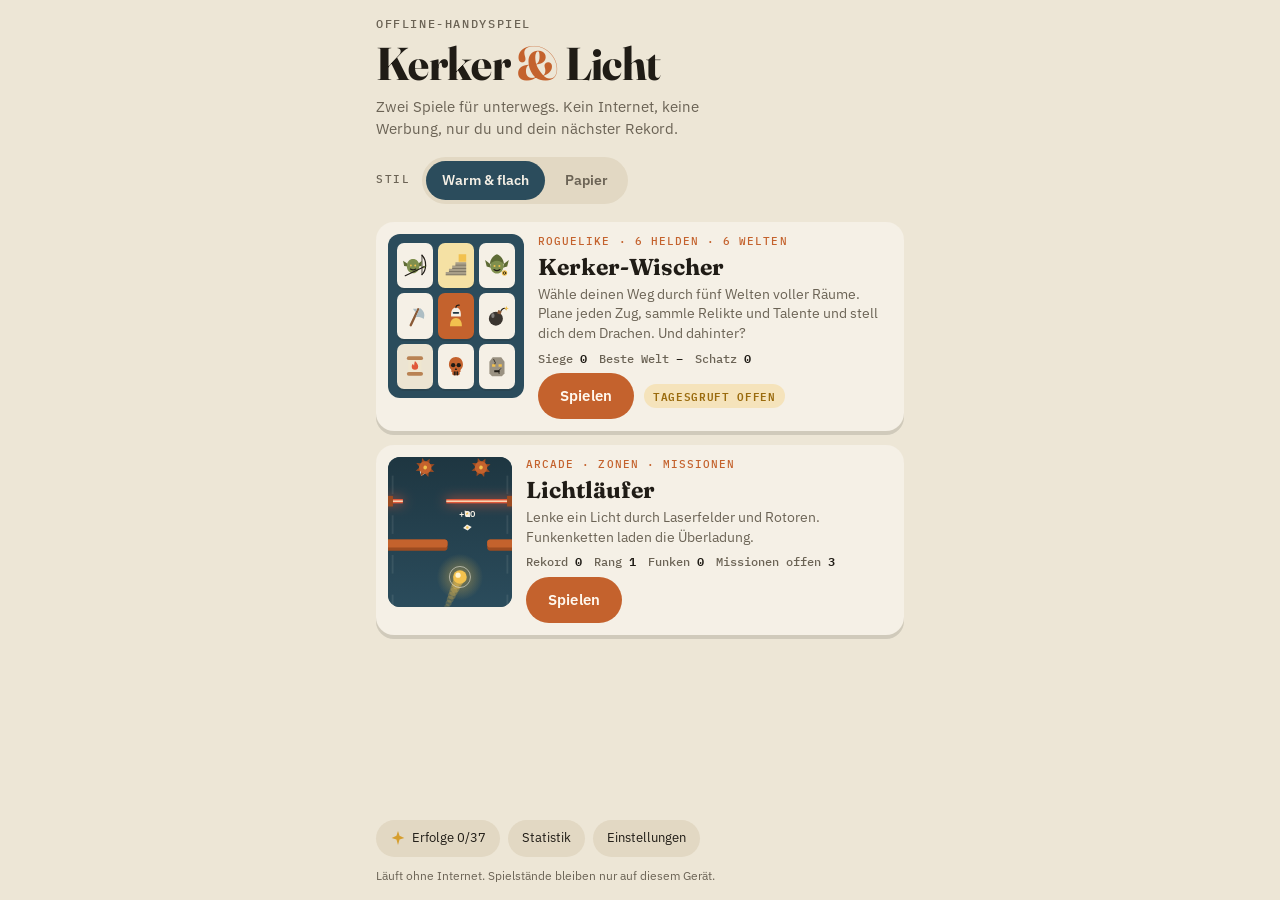
==== commit 036ad5a9: "Merge pull request #2 from Joel-Arno/claude/lucid-cray-lbeoda Couchclub mit Kerker-Wischer und Licht" ====
--- a/spiel/index.html
+++ b/spiel/index.html
@@ -183,6 +183,7 @@
 h3.sec{ margin:6px 0 0; font-family:var(--f-num); font-size:11px; font-weight:500; letter-spacing:.14em; text-transform:uppercase; color:var(--ink-soft); }
 .tools{ display:flex; gap:8px; flex-wrap:wrap; }
 .tools .btn{ flex:1 1 0; }
+.tools.four .btn{ flex:1 1 calc(50% - 4px); }
 
 .stats{ display:grid; grid-template-columns:repeat(3, minmax(0,1fr)); gap:8px; }
 .stat{ position:relative; background:var(--bg); border-radius:12px; padding:9px 10px; display:flex; flex-direction:column; gap:2px; min-width:0; }
@@ -1270,6 +1271,7 @@
 
 <script>(function(){
 'use strict';
+const CC_MODE = false;
 /* =====================================================================
    GRUNDLAGEN
    ===================================================================== */
@@ -1279,11 +1281,28 @@
 const clamp = (v, a, b) => v < a ? a : v > b ? b : v;
 const lerp = (a, b, t) => a + (b - a) * t;
 const fmt = n => Math.floor(n).toLocaleString('de-DE');
-const reduceMotion = !!(window.matchMedia && matchMedia('(prefers-reduced-motion: reduce)').matches);
+
+/* ---------- Im Couchclub eingebettet ----------
+   CC_MODE setzt der Build. Welches Spiel, welcher Spieler und die Einstellungen
+   kommen aus der Adresse, z. B. spiele.html#g=kerker&p=p1&n=Joel&snd=1&vib=1&mot=1 */
+const EMB = CC_MODE ? (() => {
+  const q = new URLSearchParams(location.hash.slice(1));
+  return {
+    g: q.get('g') === 'licht' ? 'licht' : 'kerker',
+    p: (q.get('p') || '').replace(/[^\w-]/g, '').slice(0, 24),
+    name: (q.get('n') || '').slice(0, 14),
+    sound: q.get('snd') !== '0', vibe: q.get('vib') !== '0', motion: q.get('mot') !== '0'
+  };
+})() : null;
+function ccPost(msg){
+  if (!EMB || parent === window) return;
+  try { parent.postMessage(Object.assign({ cc: 'kerker-licht', g: EMB.g, p: EMB.p }, msg), '*'); } catch (e) {}
+}
+const reduceMotion = !!(window.matchMedia && matchMedia('(prefers-reduced-motion: reduce)').matches) || !!(EMB && !EMB.motion);
 const vr = Math.random;                                   // nur für Optik, nie für Spiellogik
 const vri = (a, b) => a + Math.floor(vr() * (b - a + 1));
 const plural = (n, one, many) => n === 1 ? one : many;
-const DEBUG = /(^|#)test$/.test(location.hash);
+const DEBUG = /(^|#|&)test$/.test(location.hash);
 const wait = ms => (DEBUG && window.__fast) ? 1 : ms;   // Testmodus: Banner und Pausen überspringen
 
 function mulberry(a){
@@ -1307,7 +1326,8 @@
 /* =====================================================================
    SPIELSTAND (nur auf diesem Gerät)
    ===================================================================== */
-const SAVE_KEY = 'kerker-licht-v2', OLD_SAVE_KEY = 'kerker-licht-v1';
+// Im Couchclub hat jeder Spieler seinen eigenen Spielstand
+const SAVE_KEY = 'kerker-licht-v2' + (EMB && EMB.p ? '@' + EMB.p : ''), OLD_SAVE_KEY = 'kerker-licht-v1';
 function freshSave(){
   return {
     v: 2, style: 'warm', sound: true, music: true, vibe: true,
@@ -1353,7 +1373,7 @@
       }
       return m;
     }
-    const old = localStorage.getItem(OLD_SAVE_KEY);
+    const old = EMB ? null : localStorage.getItem(OLD_SAVE_KEY);
     if (old){
       // Fortschritt aus den ersten Entwürfen übernehmen
       const o = JSON.parse(old);
@@ -1374,15 +1394,17 @@
   return d;
 }
 let D = loadSave();
+if (EMB){ D.style = 'warm'; D.sound = EMB.sound; D.vibe = EMB.vibe; }
 function save(){ try { localStorage.setItem(SAVE_KEY, JSON.stringify(D)); } catch (e) {} }
 const isPaper = () => D.style === 'papier';
+const musicOn = () => D.music && (!EMB || EMB.sound);
 
 /* =====================================================================
    AUDIO: Soundeffekte und Musik, alles synthetisch erzeugt
    ===================================================================== */
 let AC = null, SFX = null, MUS = null, NOISE = null;
 function audio(){
-  if (!D.sound && !D.music) return null;
+  if (!D.sound && !musicOn()) return null;
   try {
     if (!AC){
       const C = window.AudioContext || window.webkitAudioContext;
@@ -1531,7 +1553,7 @@
     }}
   };
   function tick(){
-    if (!AC || !track || !D.music || AC.state !== 'running') return;
+    if (!AC || !track || !musicOn() || AC.state !== 'running') return;
     const tr = TRACKS[track];
     if (nextT < AC.currentTime) nextT = AC.currentTime + .05;
     while (nextT < AC.currentTime + .15){
@@ -1550,7 +1572,7 @@
     stop(){ track = null; },
     refresh(){
       if (!AC || !MUS) return;
-      MUS.gain.setTargetAtTime(D.music && track ? .17 : 0, AC.currentTime, .25);
+      MUS.gain.setTargetAtTime(musicOn() && track ? .17 : 0, AC.currentTime, .25);
       if (!timer) timer = setInterval(tick, 25);
     },
     set(opts){ if ('tempo' in opts) tempoMul = opts.tempo; if ('energy' in opts) energy = opts.energy; if ('fever' in opts) fever = opts.fever; }
@@ -1801,6 +1823,7 @@
   toast(a.name, 'Erfolg freigeschaltet', 'spark', 'ach');
 }
 function achSheet(){
+  if (EMB) return achSheetOne(EMB.g === 'licht' ? 'l' : 'k');
   const n = ACH.filter(a => D.ach[a.id]).length;
   const group = (g, title) => {
     const list = ACH.filter(a => a.g === g), got = list.filter(a => D.ach[a.id]).length;
@@ -1814,14 +1837,22 @@
     <button type="button" class="btn sec" data-act="close">Schließen</button>`, { close: closeSheet }, closeSheet);
 }
 
+function achSheetOne(g){
+  const list = ACH.filter(a => a.g === g), got = list.filter(a => D.ach[a.id]).length;
+  sheet(`<h2>Erfolge</h2><p>${got} von ${list.length} freigeschaltet.</p>
+    <ul class="list ach">${list.map(a => `<li class="${D.ach[a.id] ? '' : 'locked'}">
+      <span class="medal">${D.ach[a.id] ? icon('spark') : '?'}</span>
+      <div class="info"><b>${a.name}</b><span>${a.desc}</span></div></li>`).join('')}</ul>
+    <h2>Statistik</h2>${g === 'k' ? kStatsHTML() : lStatsHTML()}
+    <button type="button" class="btn sec" data-act="close">Schließen</button>`, { close: closeSheet }, closeSheet);
+}
+
 /* =====================================================================
    STARTSEITE, EINSTELLUNGEN, STATISTIK
    ===================================================================== */
-function statsSheet(){
+function kStatsHTML(){
   const s = D.stats;
-  sheet(`<h2>Statistik</h2>
-    <h3>Kerker-Wischer</h3>
-    <dl class="statlist">
+  return `<dl class="statlist">
       <dt>Läufe</dt><dd>${fmt(s.kRuns)}</dd>
       <dt>Siege im Abenteuer</dt><dd>${fmt(s.kWins)}</dd>
       <dt>Höchster Aufstieg</dt><dd>${fmt(D.kerker.ascMax || 0)}</dd>
@@ -1834,9 +1865,11 @@
       <dt>Längste Serie</dt><dd>${fmt(s.kBestStreak)}</dd>
       <dt>Endlose Gruft (Räume)</dt><dd>${fmt(D.kerker.bestDepth || 0)}</dd>
       <dt>Gegenstände benutzt</dt><dd>${fmt(D.kerker.itemsUsed || 0)}</dd>
-    </dl>
-    <h3>Lichtläufer</h3>
-    <dl class="statlist">
+    </dl>`;
+}
+function lStatsHTML(){
+  const s = D.stats;
+  return `<dl class="statlist">
       <dt>Läufe</dt><dd>${fmt(s.lRuns)}</dd>
       <dt>Rekord</dt><dd>${fmt(D.licht.best)}</dd>
       <dt>Strecke gesamt</dt><dd>${fmt(s.lDist / 10)} m</dd>
@@ -1845,21 +1878,48 @@
       <dt>Power-ups</dt><dd>${fmt(s.lPowers)}</dd>
       <dt>Bester Multiplikator</dt><dd>×${s.lBestMult}</dd>
       <dt>Rang</dt><dd>${D.licht.rank}</dd>
-    </dl>
+    </dl>`;
+}
+function statsSheet(){
+  sheet(`<h2>Statistik</h2>
+    <h3>Kerker-Wischer</h3>${kStatsHTML()}
+    <h3>Lichtläufer</h3>${lStatsHTML()}
     <button type="button" class="btn sec" data-act="close">Schließen</button>`, { close: closeSheet }, closeSheet);
 }
 function settingsSheet(confirmReset = false){
   if (confirmReset){
     sheet(`<h2>Alles löschen?</h2>
-      <p>Rekorde, Schatz, Upgrades, Helden, Skins und Erfolge werden gelöscht. Das lässt sich nicht rückgängig machen.</p>
+      <p>${EMB && EMB.name ? `Der Spielstand von <b>${EMB.name.replace(/[<&]/g, '')}</b> für Kerker-Wischer und Lichtläufer wird gelöscht: ` : ''}Rekorde, Schatz, Upgrades, Helden, Skins und Erfolge. Das lässt sich nicht rückgängig machen.</p>
       <div class="row"><button type="button" class="btn" data-act="wipe">Endgültig löschen</button>
       <button type="button" class="btn sec" data-act="back">Abbrechen</button></div>`,
-      { wipe: () => { const style = D.style; D = freshSave(); D.style = style; save(); closeSheet(); refreshHub(); toast('Spielstand gelöscht', 'Neuanfang', 'spark', 'ui'); },
+      { wipe: () => {
+          const style = D.style, snd = D.sound, vib = D.vibe;
+          D = freshSave(); D.style = style;
+          if (EMB){ D.sound = snd; D.vibe = vib; }
+          save(); closeSheet();
+          if (EMB){ ccPost({ t: 'wipe' }); go(EMB.g === 'licht' ? 'lmenu' : 'kmenu'); } else refreshHub();
+          toast('Spielstand gelöscht', 'Neuanfang', 'spark', 'ui');
+        },
         back: () => settingsSheet() }, () => settingsSheet());
     return;
   }
   const tg = (id, title, sub, on, dis = false) => `<button type="button" class="toggle" role="switch" data-act="${id}" aria-checked="${on}" ${dis ? 'disabled' : ''}>
       <span class="t-text"><b>${title}</b><span>${sub}</span></span><span class="switch"></span></button>`;
+  if (EMB){
+    sheet(`<h2>Einstellungen</h2>
+      <div class="toggles">
+        ${tg('music', 'Musik', EMB.sound ? 'Eigene Stücke für Kerker, Bosse und Lauf' : 'Der Ton ist im Couchclub ausgeschaltet', musicOn(), !EMB.sound)}
+      </div>
+      <p class="fine">Soundeffekte, Vibration und Animationen stellst du in den Couchclub-Einstellungen ein.</p>
+      <div class="row"><button type="button" class="btn sec" data-act="close">Fertig</button>
+      <button type="button" class="btn ghost" data-act="reset">Spielstand löschen</button></div>`,
+      {
+        music: () => { D.music = !D.music; save(); audio(); Music.refresh(); settingsSheet(); },
+        reset: () => settingsSheet(true),
+        close: closeSheet
+      }, closeSheet);
+    return;
+  }
   sheet(`<h2>Einstellungen</h2>
     <div class="toggles">
       ${tg('sound', 'Soundeffekte', 'Treffer, Münzen, Explosionen', D.sound)}
@@ -1880,6 +1940,7 @@
 }
 
 function setStyle(s){
+  if (EMB) s = 'warm';
   D.style = s; save();
   root.dataset.style = s;
   $$('[data-style-btn]').forEach(b => b.setAttribute('aria-checked', String(b.dataset.styleBtn === s)));
@@ -3817,6 +3878,7 @@
   }
   res.unlocked = checkHeroUnlocks();
   save();
+  ccPost({ t: 'run', won: !!k.won, sum: ccSummary() });
   return res;
 }
 
@@ -4777,7 +4839,7 @@
 }
 function renderKMenu(){
   const kd = D.kerker;
-  $('#kmSub').textContent = `Schatz ${fmt(kd.bank)} Gold`;
+  $('#kmSub').textContent = (EMB && EMB.name ? EMB.name + ' · ' : '') + `Schatz ${fmt(kd.bank)} Gold`;
   const run = kd.run, res = $('#kResume');
   if (run && !run.over && run.v === 2){
     const where = run.mode === 'end' ? `Raum ${run.rooms + 1}` : `Welt ${run.world}`;
@@ -5917,6 +5979,7 @@
   checkRunMissions(true);
   const doneNow = L.missions.filter(m => m.done);
   save();
+  ccPost({ t: 'run', score: sc, sum: ccSummary() });
   Music.play('menu');
   setTimeout(() => {
     if (current !== 'licht') return;
@@ -6003,7 +6066,7 @@
 function renderLMenu(){
   const L = D.licht;
   ensureMissions();
-  $('#lmSub').textContent = `Rang ${L.rank} · Punkte ×${rankMul().toFixed(2).replace('.', ',')}`;
+  $('#lmSub').textContent = (EMB && EMB.name ? EMB.name + ' · ' : '') + `Rang ${L.rank} · Punkte ×${rankMul().toFixed(2).replace('.', ',')}`;
   $('#lmStats').innerHTML = `<div class="stat"><span>Rekord</span><b>${fmt(L.best)}</b></div>
     <div class="stat"><span>Funken</span><b>${fmt(L.bank)}</b></div>
     <div class="stat"><span>Beste Zone</span><b>${L.bestZone || '–'}</b></div>`;
@@ -6078,7 +6141,11 @@
   setStyle(D.style);
   $$('[data-icon]').forEach(el => { el.innerHTML = icon(el.dataset.icon); });
   $$('[data-style-btn]').forEach(b => b.addEventListener('click', () => { Sfx.ui(); setStyle(b.dataset.styleBtn); }));
-  $$('[data-go]').forEach(b => b.addEventListener('click', () => { Sfx.ui(); go(b.dataset.go); }));
+  $$('[data-go]').forEach(b => b.addEventListener('click', () => {
+    Sfx.ui();
+    if (EMB && b.dataset.go === 'hub') return ccLeave();
+    go(b.dataset.go);
+  }));
   $('#goKerker').addEventListener('click', () => { Sfx.ui(); go('kmenu'); });
   $('#goLicht').addEventListener('click', () => { Sfx.ui(); go('lmenu'); });
   $('#btnAch').addEventListener('click', () => { Sfx.ui(); achSheet(); });
@@ -6101,6 +6168,8 @@
       else if (e.key === 'Escape') pauseSheet();
     } else if (current === 'kmap'){
       if (e.key === 'Escape') pauseSheet();
+    } else if (EMB && (current === 'kmenu' || current === 'lmenu')){
+      if (e.key === 'Escape') ccLeave();
     } else if (current === 'licht'){
       if (e.key === 'ArrowLeft' || e.key === 'a'){ keys.l = true; e.preventDefault(); }
       if (e.key === 'ArrowRight' || e.key === 'd'){ keys.r = true; e.preventDefault(); }
@@ -6119,7 +6188,21 @@
   window.addEventListener('pagehide', () => { if (current === 'kerker' || current === 'kmap') saveRun(); });
 
   ensureMissions();
-  go('hub');
+  if (EMB){
+    // Im Couchclub startet direkt das gewählte Spiel, Erfolge und Einstellungen wandern ins Spielmenü
+    const menu = EMB.g === 'licht' ? '#lmenu' : '#kmenu', tools = $(menu + ' .tools');
+    tools.classList.add('four');
+    tools.insertAdjacentHTML('beforeend', '<button type="button" class="btn sec small" data-cc="ach">Erfolge</button><button type="button" class="btn sec small" data-cc="settings">Einstellungen</button>');
+    tools.addEventListener('click', e => {
+      const b = e.target.closest('[data-cc]');
+      if (!b) return;
+      Sfx.ui();
+      if (b.dataset.cc === 'ach') achSheet(); else settingsSheet();
+    });
+    $$('[data-go="hub"]').forEach(b => b.setAttribute('aria-label', 'Zurück zum Couchclub'));
+    go(EMB.g === 'licht' ? 'lmenu' : 'kmenu');
+    ccPost({ t: 'ready', sum: ccSummary() });
+  } else go('hub');
   if (document.fonts && document.fonts.ready) document.fonts.ready.then(() => { if (current === 'hub') refreshHub(); });
 
   // Offline-Cache, wenn das Spiel als Web-App ausgeliefert wird
@@ -6135,6 +6218,22 @@
     };
   }
 }
+/* ---------- Couchclub: Rückweg und Zusammenfassung ---------- */
+function ccSummary(){
+  if (!EMB) return null;
+  const kd = D.kerker, L = D.licht, s = D.stats;
+  return EMB.g === 'licht'
+    ? { runs: s.lRuns, best: L.best, rank: L.rank, zone: L.bestZone || 0 }
+    : { runs: s.kRuns, wins: s.kWins, world: kd.bestWorld || 0, asc: kd.ascMax || 0, bank: kd.bank, depth: kd.bestDepth || 0 };
+}
+function ccLeave(){
+  if (current === 'licht') lStop();
+  if (current === 'kerker' || current === 'kmap') saveRun();
+  save();
+  Music.stop(); Music.refresh();
+  ccPost({ t: 'leave', sum: ccSummary() });
+}
+
 if (window.claude && window.claude.hot && window.claude.hot.ready) window.claude.hot.ready(init);
 else init();
 
